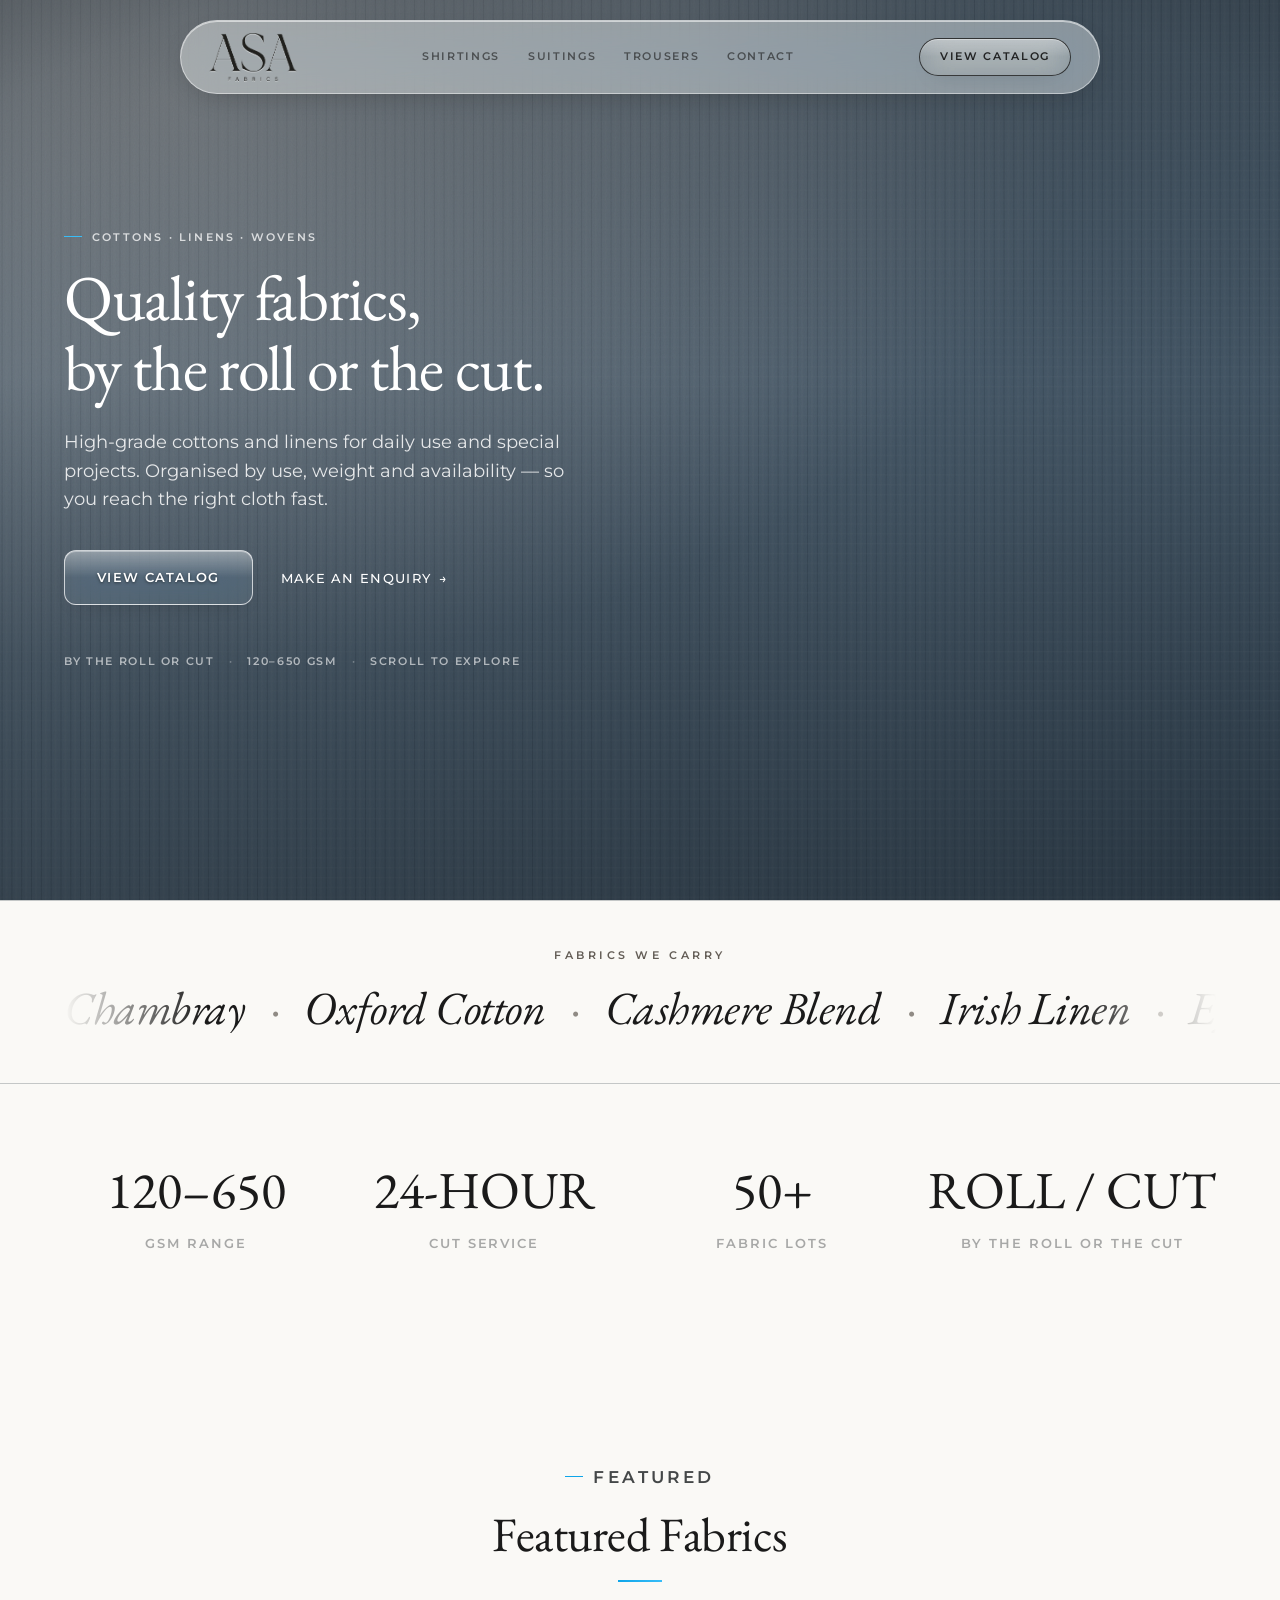
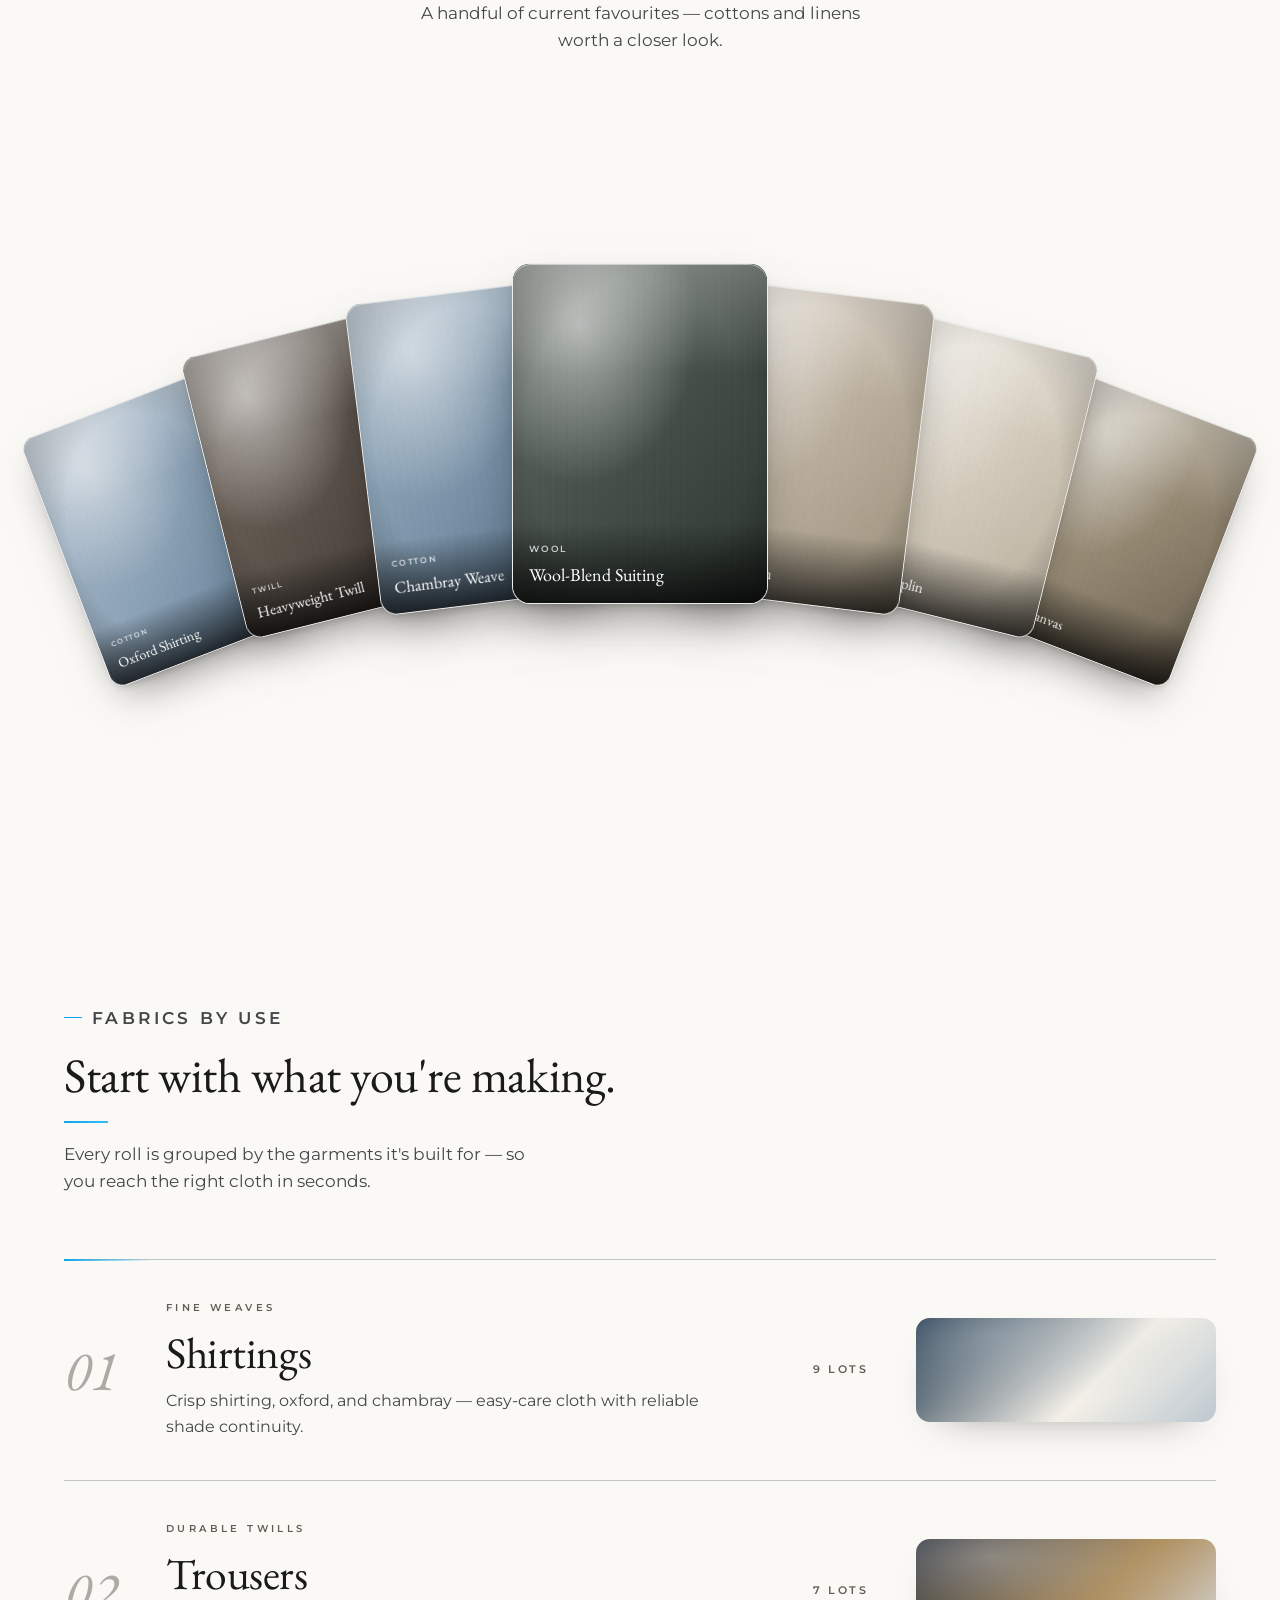
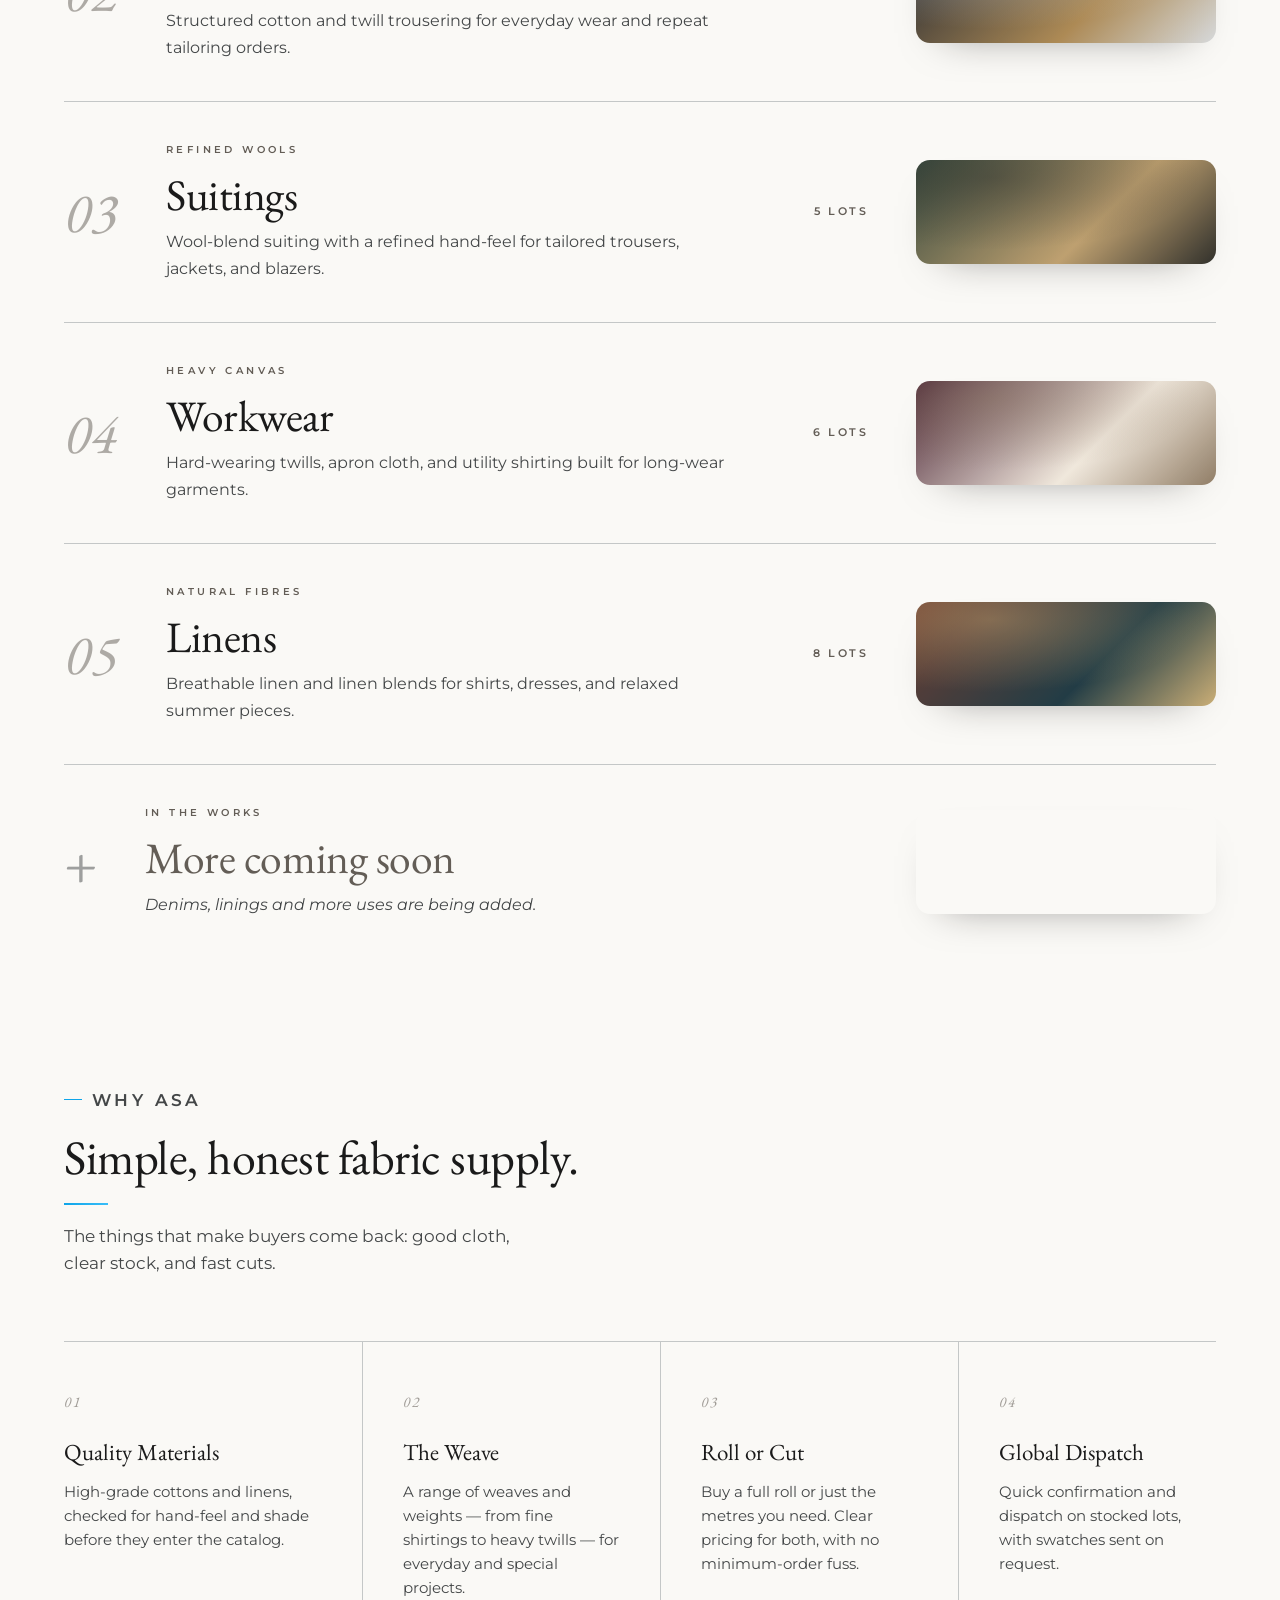
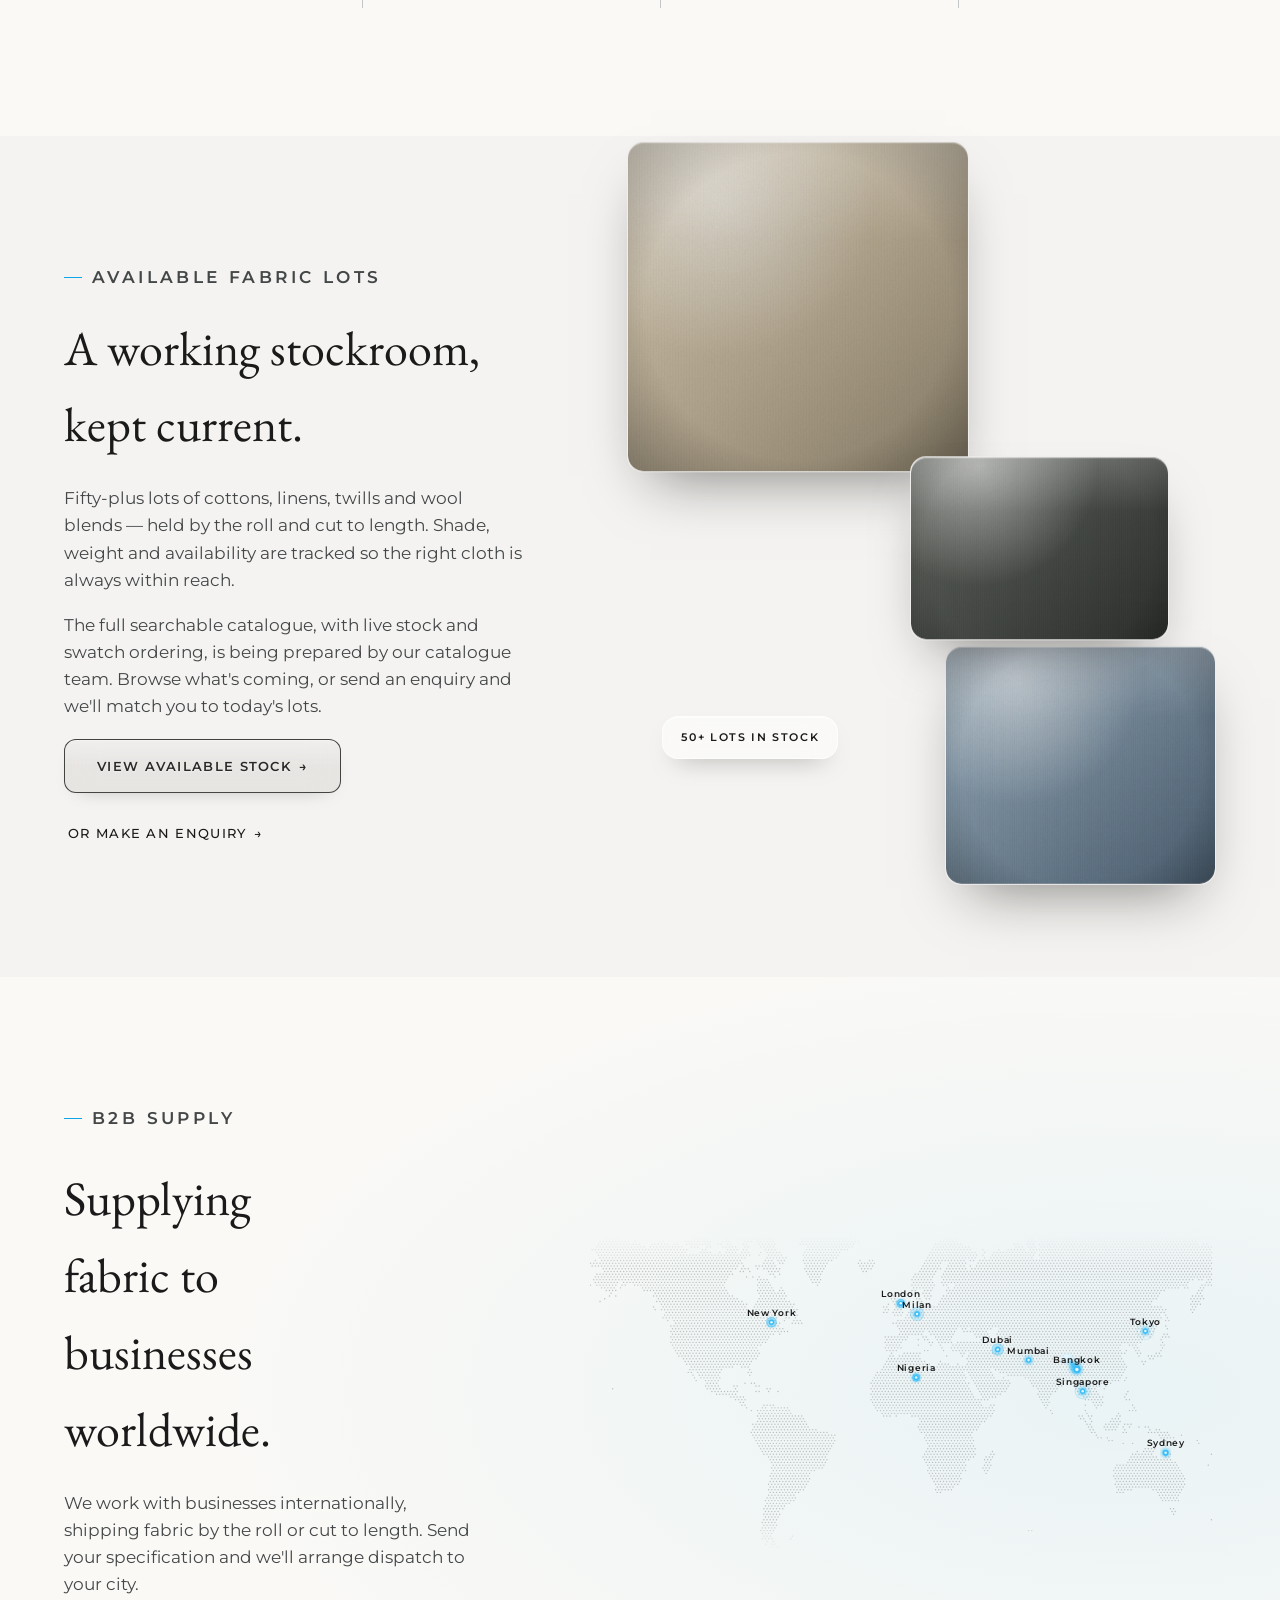
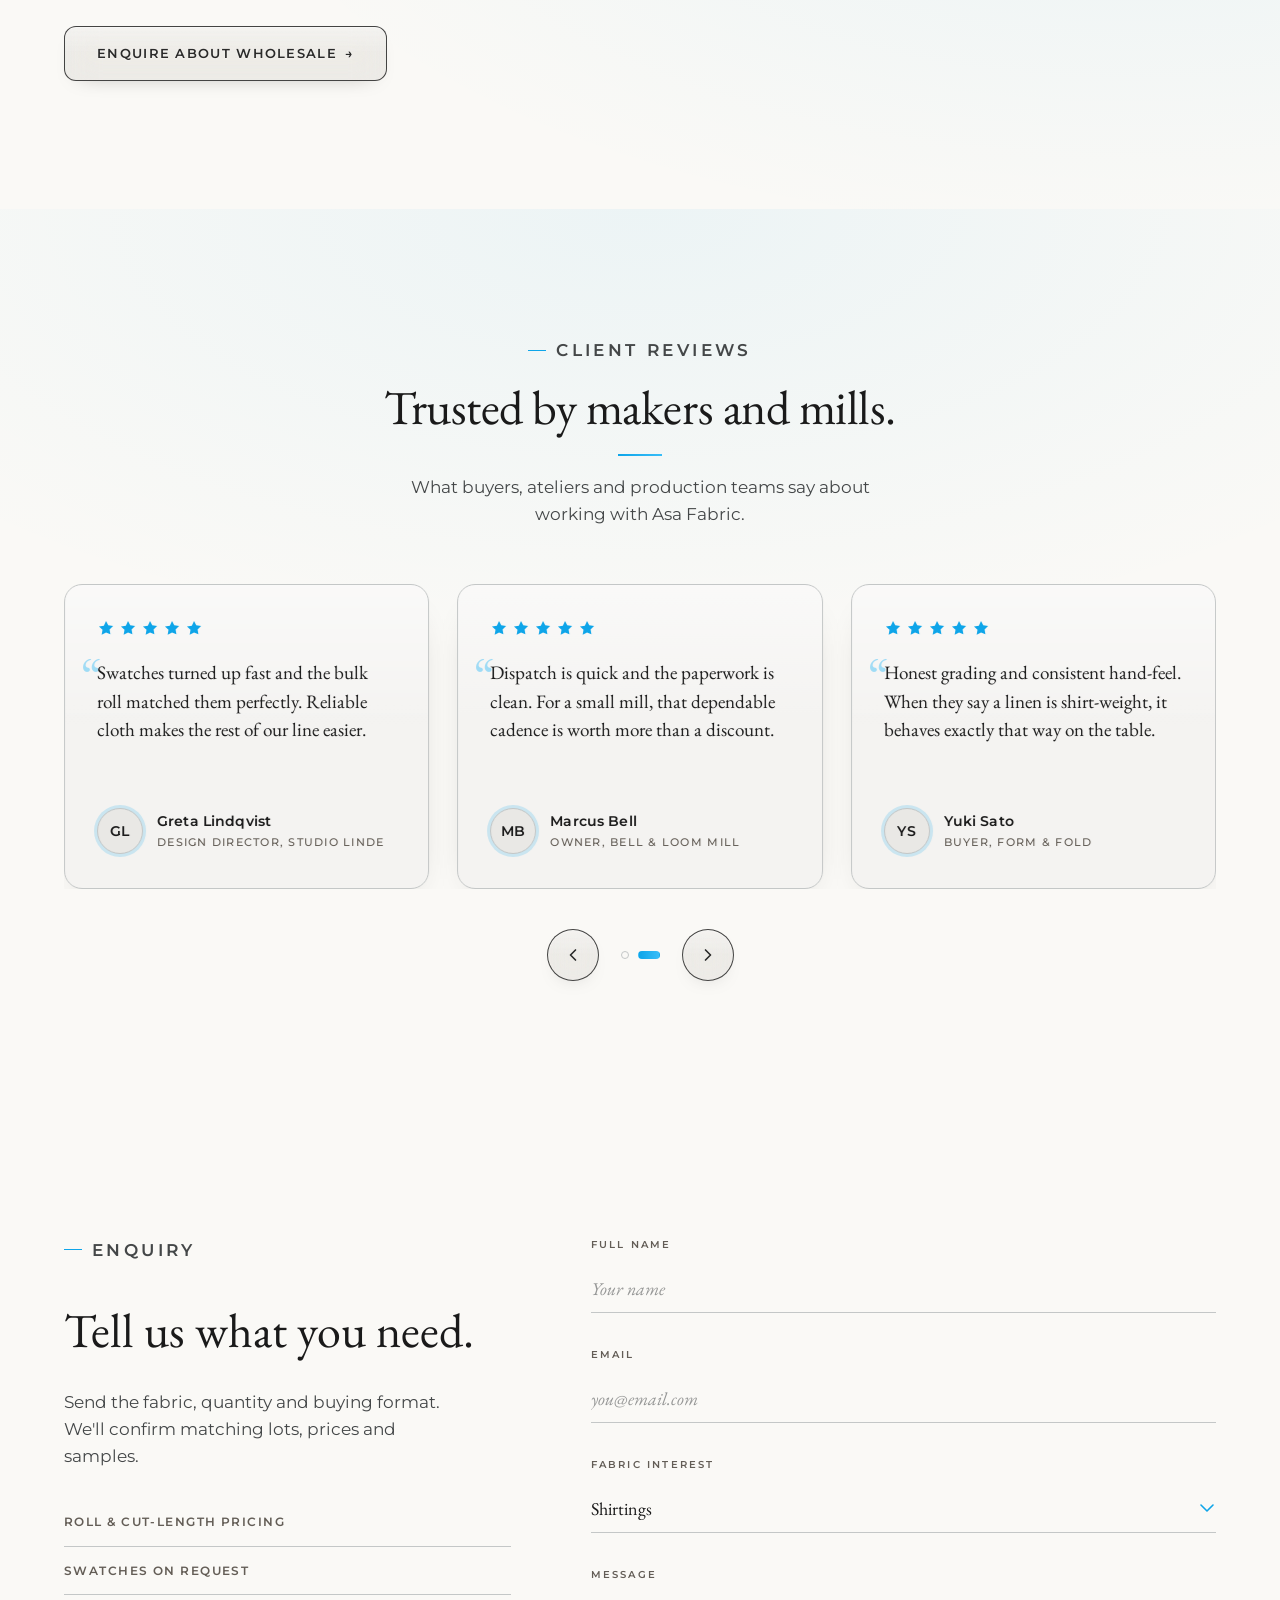
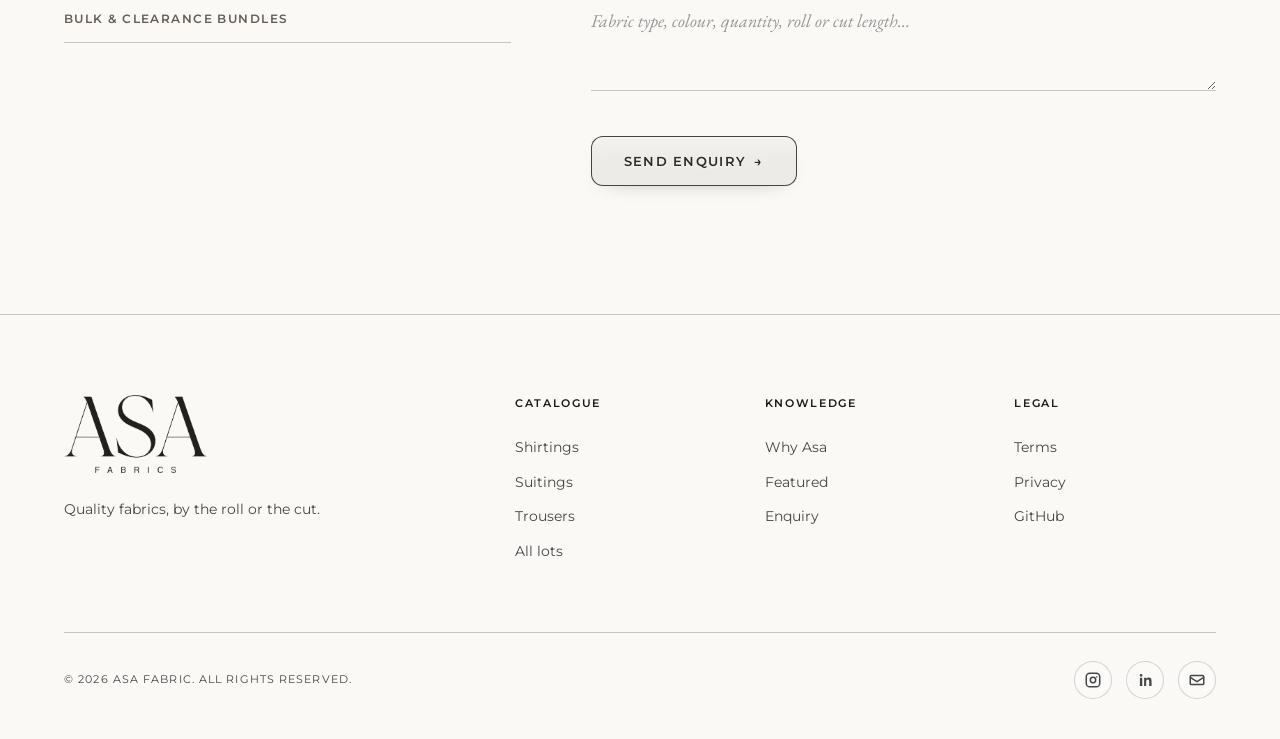
==== index.html @ 3888066d "Add buyer catalogue page (catalogue.html) A standalone, searchable fabric catalogue that reuses the " ====
<!DOCTYPE html>
<html lang="en">
<head>
  <meta charset="UTF-8">
  <meta name="viewport" content="width=device-width, initial-scale=1.0">
  <meta name="description" content="Asa Fabric — quality fabrics, by the roll or the cut. High-grade cottons and linens for daily use and special projects.">
  <meta name="theme-color" content="#FAF9F6">
  <title>Asa Fabric — Quality Fabrics, by the Roll or the Cut</title>

  <link rel="preconnect" href="https://fonts.googleapis.com">
  <link rel="preconnect" href="https://fonts.gstatic.com" crossorigin>
  <!-- EB Garamond (serif), Montserrat (sans), Material Symbols (icons) -->
  <link href="https://fonts.googleapis.com/css2?family=EB+Garamond:ital,wght@0,400;0,500;0,600;1,400;1,500&family=Montserrat:wght@400;500;600;700&family=Material+Symbols+Outlined:opsz,wght,FILL,GRAD@24,400,0,0&display=swap" rel="stylesheet">
  <link rel="stylesheet" href="styles.css?v=20260629-10">

  <!-- GSAP (self-hosted) for the Featured Fabrics fan-carousel; app.js feature-detects window.gsap -->
  <script src="assets/gsap.min.js?v=20260627-1"></script>
</head>
<body id="top">
  <!-- paper-grain overlay -->
  <div class="grain" aria-hidden="true"></div>

  <!-- scroll progress bar -->
  <div class="scroll-progress" id="scrollProgress" aria-hidden="true"></div>

  <!-- ============ Glass-pill nav ============ -->
  <header class="glass-nav" id="glassNav">
    <!-- ============================================================
         LOGO / WORDMARK — single swappable logo include.
         The client's real "ASA / FABRICS" serif wordmark, exported as two
         transparent variants from assets/logo-source.png:
             assets/logo-light.png  — near-white ink, for DARK backgrounds
             assets/logo-dark.png   — dark ink, for LIGHT backgrounds
         Both <img> are stacked; CSS swaps their opacity on .glass-nav.scrolled
         (transparent-over-hero => light; solid scrolled nav => dark).
         To replace the logo later, regenerate the two variants (see
         /tmp make_logo recipe / README) and keep these two <img> tags.
         ============================================================ -->
    <a class="brand" href="#top" aria-label="Asa Fabric — home">
      <span class="brand-logo" aria-hidden="true">
        <img class="brand-logo-img dark" src="assets/logo-dark.png" alt="">
      </span>
    </a>

    <nav class="nav-links" aria-label="Primary">
      <a href="#uses">Shirtings</a>
      <a href="#uses">Suitings</a>
      <a href="#uses">Trousers</a>
      <a href="#contact">Contact</a>
    </nav>

    <a class="nav-cta" href="catalogue.html">View Catalog</a>

    <button class="nav-toggle" id="navToggle" type="button" aria-label="Open menu" aria-expanded="false" aria-controls="mobileMenu">
      <span></span><span></span><span></span>
    </button>
  </header>

  <!-- mobile glass menu -->
  <div class="mobile-menu" id="mobileMenu" aria-hidden="true">
    <!-- mobile menu sits on a light glass panel -> dark-ink wordmark -->
    <a class="brand mobile-brand" href="#top" aria-label="Asa Fabric — home">
      <span class="brand-logo" aria-hidden="true">
        <img class="brand-logo-img" src="assets/logo-dark.png" alt="">
      </span>
    </a>
    <a href="#uses">Shirtings</a>
    <a href="#uses">Suitings</a>
    <a href="#uses">Trousers</a>
    <a href="#contact">Contact</a>
    <a class="mobile-cta" href="catalogue.html">View Catalog</a>
  </div>

  <main>
    <!-- ============ Hero slideshow ============ -->
    <section class="hero" aria-label="Asa Fabric">
      <div class="slideshow" id="slideshow" data-parallax="0.18" aria-hidden="true">
        <!-- IMAGE SET — hero. PRIMARY src is the original remote fabric photo (Google
             Stitch lh3 URL). If a remote image ever fails to load, the onerror handler
             silently swaps in the matching LOCAL fabric swatch under assets/fabrics/
             (hero-N.svg) so the slide is never blank/grey. Solid bg-color fallback also
             applied in CSS (.slide-img background). To use new photos later, swap the
             primary src (and, optionally, the local fallback file). -->
        <div class="slide is-active" data-slide="0"><img class="slide-img" alt="" loading="eager" src="https://lh3.googleusercontent.com/aida-public/[base64]" onerror="this.onerror=null;this.src='assets/fabrics/hero-1.svg'"></div>
        <div class="slide" data-slide="1"><img class="slide-img" alt="" loading="lazy" src="https://lh3.googleusercontent.com/aida-public/[base64]" onerror="this.onerror=null;this.src='assets/fabrics/hero-2.svg'"></div>
        <div class="slide" data-slide="2"><img class="slide-img" alt="" loading="lazy" src="https://lh3.googleusercontent.com/aida-public/[base64]" onerror="this.onerror=null;this.src='assets/fabrics/hero-3.svg'"></div>
        <div class="slide" data-slide="3"><img class="slide-img" alt="" loading="lazy" src="https://lh3.googleusercontent.com/aida-public/[base64]" onerror="this.onerror=null;this.src='assets/fabrics/hero-4.svg'"></div>
        <div class="slide-scrim"></div>
      </div>

      <div class="hero-inner">
        <p class="eyebrow light reveal">Cottons · Linens · Wovens</p>
        <h1 class="hero-title reveal">Quality fabrics,<br>by the roll or the cut.</h1>
        <p class="hero-lede reveal">High-grade cottons and linens for daily use and special projects. Organised by use, weight and availability — so you reach the right cloth fast.</p>
        <div class="hero-actions reveal">
          <a class="btn btn-solid-light" href="catalogue.html">View Catalog</a>
          <a class="btn-link light" href="#contact">Make an enquiry <span aria-hidden="true">→</span></a>
        </div>
        <div class="hero-meta reveal" aria-hidden="true">
          <span>By the roll or cut</span>
          <span class="sep">·</span>
          <span>120–650 GSM</span>
          <span class="sep">·</span>
          <span class="scroll-hint">Scroll to explore</span>
        </div>
      </div>
    </section>

    <!-- ============ Fabric-type continuous rolling marquee ============
         A continuous, seamlessly-looping horizontal auto-scroll marquee of
         fabric names (large EB Garamond), driven by a CSS @keyframes track
         that app.js builds (a duplicated track so there is no seam jump).
         Pauses on hover. Reduced-motion / no-JS renders a static line. -->
    <section class="fabric-rotator" aria-label="Fabric types we carry">
      <p class="fabric-rotator-overline">Fabrics we carry</p>
      <div class="fabric-rotator-stage" id="fabricRotator" aria-hidden="true"></div>
      <!-- static fallback for reduced motion / no-JS -->
      <noscript><p class="fabric-rotator-static">Chambray · Oxford Cotton · Cashmere Blend · Irish Linen · Egyptian Giza Cotton · Heavyweight Twill · Raw Silk · Cotton Poplin</p></noscript>
    </section>

    <!-- ============ Stats strip ============ -->
    <!-- NOTE: placeholder stats — easily editable, no heritage claims. -->
    <section class="stats-strip" aria-label="At a glance">
      <div class="stat reveal"><strong>120–650</strong><span>GSM range</span></div>
      <div class="stat reveal"><strong>24-hour</strong><span>cut service</span></div>
      <div class="stat reveal"><strong>50+</strong><span>fabric lots</span></div>
      <div class="stat reveal"><strong>Roll / Cut</strong><span>by the roll or the cut</span></div>
    </section>

    <!-- ============ Featured Fabrics (GSAP fan-carousel) ============ -->
    <section class="featured" id="featured" aria-label="Featured fabrics">
      <div class="section-heading center reveal">
        <p class="eyebrow">Featured</p>
        <h2>Featured Fabrics</h2>
        <p>A handful of current favourites — cottons and linens worth a closer look.</p>
      </div>
      <!-- Fan layout is populated by app.js. Falls back to a static row if GSAP is unavailable. -->
      <div class="fan" id="fanCarousel">
        <div class="fan-layout" id="fanLayout"></div>
      </div>
    </section>

    <!-- ============ Fabrics by use ============
         Editorial Index layout (the chosen, permanent design): full-width
         stacked rows rendered from the `useCases` data in app.js into #useGrid.
         Large serif use-names, tracked overlines, hairline dividers, and an
         image that reveals/zooms on hover with a light-blue accent on the
         numeral + arrow. Reduced-motion safe (no motion required to read it). -->
    <section class="uses-section" id="uses">
      <div class="uses-head">
        <div class="section-heading reveal">
          <p class="eyebrow">Fabrics by use</p>
          <h2>Start with what you're making.</h2>
          <p>Every roll is grouped by the garments it's built for — so you reach the right cloth in seconds.</p>
        </div>
      </div>
      <div class="use-grid" id="useGrid"></div>
    </section>

    <!-- ============ Why Asa ============ -->
    <section class="why-section" id="why">
      <div class="section-heading reveal">
        <p class="eyebrow">Why Asa</p>
        <h2>Simple, honest fabric supply.</h2>
        <p>The things that make buyers come back: good cloth, clear stock, and fast cuts.</p>
      </div>
      <div class="why-grid">
        <article class="why-card reveal">
          <span class="why-num">01</span>
          <h3>Quality Materials</h3>
          <p>High-grade cottons and linens, checked for hand-feel and shade before they enter the catalog.</p>
        </article>
        <article class="why-card reveal">
          <span class="why-num">02</span>
          <h3>The Weave</h3>
          <p>A range of weaves and weights — from fine shirtings to heavy twills — for everyday and special projects.</p>
        </article>
        <article class="why-card reveal">
          <span class="why-num">03</span>
          <h3>Roll or Cut</h3>
          <p>Buy a full roll or just the metres you need. Clear pricing for both, with no minimum-order fuss.</p>
        </article>
        <article class="why-card reveal">
          <span class="why-num">04</span>
          <h3>Global Dispatch</h3>
          <p>Quick confirmation and dispatch on stocked lots, with swatches sent on request.</p>
        </article>
      </div>
    </section>

    <!-- ============ Available Fabric Lots — teaser (no selling on landing) ============ -->
    <!-- Teaser only: no price grid / search on the landing page. The full searchable,
         filterable catalogue with live stock is built separately by the catalogue team
         inside the clean <section id="catalog"> slot below. The `useCases` data array
         in app.js still drives the Fabrics-by-Use grid; catalogue product data is owned
         by the catalogue team. -->
    <section class="stock-teaser" id="stock-teaser">
      <div class="stock-inner">
        <div class="stock-copy reveal">
          <p class="eyebrow">Available Fabric Lots</p>
          <h2>A working stockroom, kept current.</h2>
          <p>Fifty-plus lots of cottons, linens, twills and wool blends — held by the roll and cut to length. Shade, weight and availability are tracked so the right cloth is always within reach.</p>
          <p>The full searchable catalogue, with live stock and swatch ordering, is being prepared by our catalogue team. Browse what's coming, or send an enquiry and we'll match you to today's lots.</p>
          <div class="stock-actions">
            <a class="btn btn-solid" href="catalogue.html">View Available Stock <span aria-hidden="true">→</span></a>
            <a class="btn-link" href="#contact">Or make an enquiry <span aria-hidden="true">→</span></a>
          </div>
        </div>

        <!-- representative preview collage (decorative; swap src URLs for client photos later) -->
        <div class="stock-collage reveal" aria-hidden="true">
          <span class="collage-img collage-a" data-parallax="0.04"></span>
          <span class="collage-img collage-b" data-parallax="-0.05"></span>
          <span class="collage-img collage-c" data-parallax="0.03"></span>
          <span class="collage-badge">50+ lots in stock</span>
        </div>
      </div>
    </section>

    <!-- CATALOGUE SECTION — intentionally left empty. To be implemented by the catalogue
         team (Shaan). Build the catalogue UI inside this <section id="catalog"> — the
         "View Available Stock" teaser button and the nav "Catalog" links resolve to this
         anchor. Catalogue product data lives with the catalogue team (was the `fabrics`
         array in app.js). Styled to near-zero height so the live page shows no empty band. -->
    <section class="catalog-slot" id="catalog" aria-hidden="true"></section>

    <!-- ============================================================
         B2B GLOBAL SUPPLY — animated dotted world map
         Ported from a framer-motion + dotted-map "WorldMap" React
         component to vanilla SVG. The dotted background lives in
         assets/world-dots.svg (generated build-time with the
         `dotted-map` npm package — see app.js header for regen notes).
         The routes / travelling dots / pulses / labels are drawn by
         buildWorldMap() in app.js as plain SVG, in light blue (#0ea5e9 /
         #38bdf8) per the accent system. The draw-on is JS-driven (rAF
         stroke-dashoffset) and (re)plays each time the section scrolls in.
         Reduced-motion renders everything statically (no loop / dot / pulse).
         ============================================================ -->
    <section class="world-map" id="reach" aria-label="Global fabric supply">
      <div class="world-inner">
        <div class="world-copy reveal">
          <p class="eyebrow">B2B Supply</p>
          <h2>Supplying fabric to businesses worldwide.</h2>
          <p>We work with businesses internationally, shipping fabric by the roll or cut to length. Send your specification and we'll arrange dispatch to your city.</p>
          <a class="btn btn-solid" href="#contact">Enquire about wholesale <span aria-hidden="true">→</span></a>
        </div>

        <!-- Map figure. The SVG markup (dotted background + routes) is
             injected by app.js into #worldMapStage. A static fallback
             dot-pattern map renders if the generated SVG is missing. -->
        <figure class="world-figure reveal" aria-hidden="true">
          <div class="world-map-stage" id="worldMapStage"></div>
        </figure>
      </div>
    </section>

    <!-- ============================================================
         CLIENT REVIEWS / TESTIMONIALS — auto-advancing carousel
         A 21st.dev-style testimonial row re-created in vanilla JS (no
         React / motion / npm). Cards (quote + initials avatar + stars +
         name + role) are rendered by initTestimonials() in app.js from the
         TESTIMONIALS placeholder array there. The track auto-advances
         (~5s/step, pauses on hover + hidden tab) and has real <button>
         left/right arrows + position dots for manual nav. Motion gating
         mirrors the site (promptMotionEnabled forces auto-advance). The
         markup below is a static, content-present fallback for no-JS /
         reduced-motion so the reviews are always readable.
         Placed AFTER the world map (#reach) and BEFORE the enquiry
         (#contact) as a social-proof lead-in to the enquiry.
         ============================================================ -->
    <section class="testimonials" id="reviews" aria-label="Client reviews">
      <div class="section-heading center reveal">
        <p class="eyebrow">Client Reviews</p>
        <h2>Trusted by makers and mills.</h2>
        <p>What buyers, ateliers and production teams say about working with Asa Fabric.</p>
      </div>

      <!-- Carousel. app.js injects the cards + arrows + dots into #testimonialsTrack
           and its sibling controls. The static cards below are the no-JS fallback. -->
      <div class="testimonials-carousel" id="testimonialsCarousel">
        <div class="testimonials-viewport" id="testimonialsViewport">
          <div class="testimonials-track" id="testimonialsTrack">
            <!-- Static fallback row (no-JS / reduced-motion). Replaced by app.js. -->
            <noscript>
              <article class="testimonial-card">
                <p class="testimonial-quote">The cottons arrive exactly to shade and weight, every order. Roll-to-cut accuracy we can plan a season around.</p>
                <div class="testimonial-person">
                  <span class="testimonial-avatar" aria-hidden="true">HM</span>
                  <span class="testimonial-meta"><span class="testimonial-name">Hana Mori</span><span class="testimonial-role">Head of Production, Atelier Mori</span></span>
                </div>
              </article>
            </noscript>
          </div>
        </div>
      </div>
    </section>

    <!-- ============ Enquiry ============ -->
    <section class="contact-section" id="contact">
      <div class="contact-copy reveal">
        <p class="eyebrow">Enquiry</p>
        <h2>Tell us what you need.</h2>
        <p>Send the fabric, quantity and buying format. We'll confirm matching lots, prices and samples.</p>
        <ul class="contact-points">
          <li>Roll &amp; cut-length pricing</li>
          <li>Swatches on request</li>
          <li>Bulk &amp; clearance bundles</li>
        </ul>
      </div>
      <form class="lead-form reveal" id="leadForm" novalidate>
        <label>
          Full Name
          <span class="field"><input type="text" name="name" placeholder="Your name" required></span>
        </label>
        <label>
          Email
          <span class="field"><input type="email" name="email" placeholder="you@email.com" required></span>
        </label>
        <label>
          Fabric Interest
          <span class="field"><select name="interest">
            <option>Shirtings</option>
            <option>Suitings</option>
            <option>Trousers</option>
            <option>Linens</option>
            <option>Cottons</option>
            <option>Bulk / clearance</option>
            <option>Other</option>
          </select></span>
        </label>
        <label>
          Message
          <span class="field"><textarea name="message" placeholder="Fabric type, colour, quantity, roll or cut length…"></textarea></span>
        </label>
        <button class="btn btn-solid" type="submit">Send Enquiry <span aria-hidden="true">→</span></button>
        <p class="form-note" id="formNote" hidden>Thanks — your enquiry is noted. The team will follow up shortly.</p>
      </form>
    </section>
  </main>

  <!-- ============ Footer ============ -->
  <footer class="site-footer">
    <div class="footer-grid">
      <div class="footer-brand-col">
        <a class="brand footer-brand" href="#top" aria-label="Asa Fabric — home">
          <!-- Footer sits on a light canvas band, so use the dark-ink wordmark. -->
          <span class="brand-logo" aria-hidden="true">
            <img class="brand-logo-img" src="assets/logo-dark.png" alt="">
          </span>
        </a>
        <p class="footer-tagline">Quality fabrics, by the roll or the cut.</p>
      </div>

      <nav class="footer-col" aria-label="Catalogue">
        <h4>Catalogue</h4>
        <a href="#uses">Shirtings</a>
        <a href="#uses">Suitings</a>
        <a href="#uses">Trousers</a>
        <a href="catalogue.html">All lots</a>
      </nav>

      <nav class="footer-col" aria-label="Knowledge">
        <h4>Knowledge</h4>
        <a href="#why">Why Asa</a>
        <a href="#featured">Featured</a>
        <a href="#contact">Enquiry</a>
      </nav>

      <nav class="footer-col" aria-label="Legal">
        <h4>Legal</h4>
        <a href="#top">Terms</a>
        <a href="#top">Privacy</a>
        <a href="https://github.com/veersethisteam2214-sys/AsaFabric" target="_blank" rel="noreferrer">GitHub</a>
      </nav>
    </div>

    <div class="footer-bottom">
      <small class="footer-legal">© <span id="year"></span> Asa Fabric. All rights reserved.</small>
      <div class="footer-social" aria-label="Social">
        <a href="#top" aria-label="Instagram">
          <svg aria-hidden="true" viewBox="0 0 24 24">
            <path d="M7.8 2h8.4A5.8 5.8 0 0 1 22 7.8v8.4a5.8 5.8 0 0 1-5.8 5.8H7.8A5.8 5.8 0 0 1 2 16.2V7.8A5.8 5.8 0 0 1 7.8 2Zm0 2A3.8 3.8 0 0 0 4 7.8v8.4A3.8 3.8 0 0 0 7.8 20h8.4a3.8 3.8 0 0 0 3.8-3.8V7.8A3.8 3.8 0 0 0 16.2 4H7.8Zm4.2 3.4a4.6 4.6 0 1 1 0 9.2 4.6 4.6 0 0 1 0-9.2Zm0 2a2.6 2.6 0 1 0 0 5.2 2.6 2.6 0 0 0 0-5.2Zm5.1-2.55a1.05 1.05 0 1 1 0 2.1 1.05 1.05 0 0 1 0-2.1Z"/>
          </svg>
        </a>
        <a href="#top" aria-label="LinkedIn">
          <svg aria-hidden="true" viewBox="0 0 24 24">
            <path d="M5.2 8.9h3.15V20H5.2V8.9ZM6.78 4a1.83 1.83 0 1 1 0 3.66 1.83 1.83 0 0 1 0-3.66Zm4.02 4.9h3.02v1.52h.04c.42-.8 1.45-1.72 3.04-1.72 3.25 0 3.85 2.14 3.85 4.92V20H17.6v-5.65c0-1.35-.03-3.08-1.88-3.08-1.88 0-2.17 1.47-2.17 2.98V20H10.8V8.9Z"/>
          </svg>
        </a>
        <a href="#contact" aria-label="Email">
          <svg aria-hidden="true" viewBox="0 0 24 24">
            <path d="M4.5 5h15A2.5 2.5 0 0 1 22 7.5v9A2.5 2.5 0 0 1 19.5 19h-15A2.5 2.5 0 0 1 2 16.5v-9A2.5 2.5 0 0 1 4.5 5Zm0 2a.5.5 0 0 0-.5.5v.36l8 5.14 8-5.14V7.5a.5.5 0 0 0-.5-.5h-15ZM20 10.24l-7.46 4.8a1 1 0 0 1-1.08 0L4 10.24v6.26a.5.5 0 0 0 .5.5h15a.5.5 0 0 0 .5-.5v-6.26Z"/>
          </svg>
        </a>
      </div>
    </div>
  </footer>

  <script src="app.js?v=20260629-10"></script>
</body>
</html>
---- styles.css ----
/* ============================================================
   Asa Fabric — Heritage Weaver / Quiet Luxury
   Vanilla CSS design system (no Tailwind, no build).
   ============================================================ */

:root {
  /* Colors */
  --canvas: #FAF9F6;
  --ink: #1A1A1A;
  --muted: #444748;
  --muted-2: #635d56;
  --hairline: #c4c7c7;
  --tonal: #f4f3f1;
  --tonal-2: #e9e8e5;
  --img-fallback: #e3e2e0;
  --accent: #6F4E37;
  /* TASK 9: light-blue accent — defined ONCE here, referenced everywhere.
     Used as restrained touches (overlines, heading underlines, link/card hover,
     map routes, faint section washes, glass-button tint) — never as a solid
     section background fill. Tweak these two values to retune the whole site. */
  --accent-blue: #0ea5e9;
  --accent-blue-soft: #38bdf8;
  --btn-bg: #000000;
  --btn-fg: #ffffff;

  /* Type */
  --serif: "EB Garamond", Georgia, serif;
  --sans: "Montserrat", system-ui, -apple-system, sans-serif;

  /* Layout */
  --unit: 8px;
  --gutter: 24px;
  --margin: 64px;
  --section-gap: 128px;
  --container: 1440px;
}

/* ---------- Reset ---------- */
*, *::before, *::after { box-sizing: border-box; }
html { scroll-behavior: smooth; -webkit-text-size-adjust: 100%; }
body {
  margin: 0;
  background: var(--canvas);
  color: var(--ink);
  font-family: var(--sans);
  font-size: 16px;
  line-height: 1.6;
  -webkit-font-smoothing: antialiased;
  text-rendering: optimizeLegibility;
  overflow-x: hidden;
}
img { max-width: 100%; display: block; }
a { color: inherit; text-decoration: none; }
button { font-family: inherit; cursor: pointer; }
h1, h2, h3, h4 { font-family: var(--serif); font-weight: 400; margin: 0; }

.material-symbols-outlined {
  font-family: "Material Symbols Outlined";
  font-weight: normal; font-style: normal;
  line-height: 1; letter-spacing: normal;
  text-transform: none; white-space: nowrap; word-wrap: normal;
  direction: ltr; -webkit-font-feature-settings: "liga"; font-feature-settings: "liga";
}

/* ---------- Paper grain overlay ---------- */
.grain {
  position: fixed; inset: 0; z-index: 1; pointer-events: none;
  opacity: 0.035; mix-blend-mode: multiply;
  background-image: url("data:image/svg+xml,%3Csvg xmlns='http://www.w3.org/2000/svg' width='160' height='160'%3E%3Cfilter id='n'%3E%3CfeTurbulence type='fractalNoise' baseFrequency='0.9' numOctaves='2' stitchTiles='stitch'/%3E%3C/filter%3E%3Crect width='100%25' height='100%25' filter='url(%23n)'/%3E%3C/svg%3E");
}

/* ---------- Scroll progress ---------- */
.scroll-progress {
  position: fixed; top: 0; left: 0; height: 2px; width: 0;
  background: var(--ink); z-index: 100; transition: width 0.1s linear;
}

/* ---------- Type utilities ---------- */
.eyebrow {
  font-family: var(--sans); font-size: 11px; font-weight: 600;
  letter-spacing: 0.2em; text-transform: uppercase; color: var(--muted-2);
  margin: 0 0 16px;
}
.eyebrow.light { color: rgba(255,255,255,0.75); }
/* TASK 9: a short light-blue accent tick before each overline (quiet luxury) */
.eyebrow::before {
  content: ""; display: inline-block; width: 18px; height: 1px;
  margin: 0 10px 3px 0; vertical-align: middle;
  background: var(--accent-blue);
}
.eyebrow.light::before { background: var(--accent-blue-soft); }

/* ---------- Buttons — Apple-style "liquid glass" OUTLINE system ----------
   Per client feedback ("make it see through fully, just black outlines maybe,
   still liquid glass look, Apple style") buttons are now NEARLY FULLY
   TRANSPARENT: a very faint tint only (rgba ~0.06–0.10), a real
   backdrop-filter blur so they still read as liquid glass, and a clean thin
   OUTLINE that does the defining work.
     • LIGHT sections  → dark/black outline + dark text (.btn-solid, .btn-ghost).
     • DARK hero photo → white/light outline + light text (.btn-solid-light,
       .btn-link.light) — a black outline would vanish on the photo.
   Hover adds a subtle fill lift/tint + gentle scale; active presses in. The
   @supports-not(backdrop-filter) fallback uses slightly more opaque fills.
   Variables below tune the whole system in one place. */
:root {
  --btn-ease: cubic-bezier(.2,.8,.2,1);
  --glass-ease: cubic-bezier(.22,.61,.36,1);
  --glass-blur: blur(16px) saturate(160%);
  --btn-radius: 12px;
  /* dark-outline glass (on LIGHT/cream sections) — near-transparent fill */
  --glass-dark-bg: rgba(20,20,20,0.06);
  --glass-dark-bg-hover: rgba(20,20,20,0.12);
  --glass-dark-border: rgba(20,20,20,0.78);
  --glass-dark-border-hover: rgba(20,20,20,0.92);
  --glass-dark-fg: rgba(20,20,20,0.9);
  /* light-outline glass (on the DARK hero photo) — near-transparent fill */
  --glass-light-bg: rgba(255,255,255,0.08);
  --glass-light-bg-hover: rgba(255,255,255,0.16);
  --glass-light-border: rgba(255,255,255,0.7);
  --glass-light-border-hover: rgba(255,255,255,0.92);
  /* shared highlight + shadow (kept very soft for the glass feel) */
  --glass-highlight: rgba(255,255,255,0.35);
  --glass-shadow: 0 8px 22px -16px rgba(20,18,15,0.4);
  --glass-shadow-hover: 0 14px 30px -18px rgba(20,18,15,0.5);
  /* faint text-shadows keep labels crisp on a see-through fill */
  --glass-text-shadow-dark: 0 1px 2px rgba(255,255,255,0.5);
  --glass-text-shadow-light: 0 1px 3px rgba(0,0,0,0.5);
}
.btn {
  position: relative; overflow: hidden; isolation: isolate;
  display: inline-flex; align-items: center; gap: 8px;
  font-family: var(--sans); font-size: 13px; font-weight: 600;
  letter-spacing: 0.1em; text-transform: uppercase;
  padding: 16px 32px; border: 1.5px solid var(--glass-dark-border); border-radius: var(--btn-radius);
  /* faint top highlight baked into the fill */
  background-image: linear-gradient(180deg, var(--glass-highlight) 0%, rgba(255,255,255,0) 50%);
  -webkit-backdrop-filter: var(--glass-blur);
  backdrop-filter: var(--glass-blur);
  box-shadow: var(--glass-shadow), inset 0 1px 0 var(--glass-highlight);
  transition: transform 0.2s var(--glass-ease), letter-spacing 0.2s var(--glass-ease),
              color 0.2s var(--glass-ease), border-color 0.2s var(--glass-ease),
              background-color 0.2s var(--glass-ease), box-shadow 0.2s var(--glass-ease);
}
/* sheen sweep layer — a soft highlight that wipes across on hover */
.btn::before {
  content: ""; position: absolute; inset: 0; z-index: -1; pointer-events: none;
  background: linear-gradient(115deg, transparent 0%, rgba(255,255,255,0.22) 50%, transparent 100%);
  transform: translateX(-120%);
  transition: transform 0.5s var(--glass-ease);
}
.btn > * { position: relative; z-index: 1; }
.btn span { transition: transform 0.2s var(--glass-ease); }
.btn:hover { transform: translateY(-2px) scale(1.02); box-shadow: var(--glass-shadow-hover), inset 0 1px 0 var(--glass-highlight); }
.btn:hover::before { transform: translateX(120%); }
.btn:active { transform: translateY(0) scale(0.99); box-shadow: var(--glass-shadow), inset 0 2px 6px rgba(20,18,15,0.18); }
.btn:hover span { transform: translateX(3px); }

/* solid (on LIGHT sections) — PRIMARY: near-transparent glass, BLACK outline +
   dark text. The page reads clean through the fill; the outline defines it. */
.btn-solid {
  background-color: var(--glass-dark-bg); color: var(--glass-dark-fg);
  border-color: var(--glass-dark-border); text-shadow: var(--glass-text-shadow-dark);
}
.btn-solid:hover { background-color: var(--glass-dark-bg-hover); border-color: var(--glass-dark-border-hover); color: var(--ink); }

/* ghost — same dark-outline glass treatment on cream */
.btn-ghost {
  background-color: var(--glass-dark-bg); color: var(--glass-dark-fg);
  border-color: var(--glass-dark-border); text-shadow: var(--glass-text-shadow-dark);
}
.btn-ghost:hover { background-color: var(--glass-dark-bg-hover); border-color: var(--glass-dark-border-hover); color: var(--ink); }

/* light (on the DARK hero photo) — PRIMARY over photo: near-transparent glass,
   WHITE outline + light text so it never vanishes on the photo. */
.btn-solid-light {
  background-color: var(--glass-light-bg); color: #fff;
  border-color: var(--glass-light-border); text-shadow: var(--glass-text-shadow-light);
}
.btn-solid-light:hover { background-color: var(--glass-light-bg-hover); border-color: var(--glass-light-border-hover); }

.btn-link {
  position: relative; isolation: isolate;
  display: inline-flex; align-items: center; gap: 8px;
  font-family: var(--sans); font-size: 13px; font-weight: 500;
  letter-spacing: 0.1em; text-transform: uppercase;
  border-bottom: 1px solid transparent; padding: 6px 4px; padding-bottom: 4px;
  border-radius: 8px;
  transition: transform 0.2s var(--glass-ease), letter-spacing 0.2s var(--glass-ease),
              color 0.2s var(--glass-ease), border-color 0.2s var(--glass-ease),
              background-color 0.2s var(--glass-ease), box-shadow 0.2s var(--glass-ease);
}
.btn-link span { transition: transform 0.2s var(--glass-ease); }
/* SECONDARY: stays light/underline-style, but shares the glass feel + motion.
   On hover a faint glass panel appears behind it for consistency. */
.btn-link:hover {
  /* TASK 9: secondary links underline in light blue on hover */
  letter-spacing: 0.12em; border-bottom-color: var(--accent-blue);
  transform: translateY(-2px) scale(1.02);
  background-color: rgba(14,165,233,0.06);
  -webkit-backdrop-filter: var(--glass-blur); backdrop-filter: var(--glass-blur);
  box-shadow: inset 0 1px 0 var(--glass-highlight);
}
.btn-link:active { transform: translateY(0) scale(0.99); }
.btn-link:hover span { transform: translateX(4px); }
.btn-link.light { color: #fff; }
/* light secondary over the dark hero photo — tint stays dark-ish for legibility */
.btn-link.light:hover { background-color: rgba(255,255,255,0.14); }

/* @supports fallback — where backdrop-filter is unsupported, keep the
   outline-led Apple look but use a SLIGHTLY MORE OPAQUE tint so the label
   stays legible without the blur (still see-through, never an opaque slab). */
@supports not ((backdrop-filter: blur(1px)) or (-webkit-backdrop-filter: blur(1px))) {
  .btn-solid, .btn-ghost { background-color: rgba(20,20,20,0.10); text-shadow: none; }
  .btn-solid:hover, .btn-ghost:hover { background-color: rgba(20,20,20,0.16); }
  .btn-solid-light { background-color: rgba(255,255,255,0.16); text-shadow: 0 1px 3px rgba(0,0,0,0.6); }
  .btn-solid-light:hover { background-color: rgba(255,255,255,0.24); }
  .btn-link:hover { background-color: rgba(14,165,233,0.12); }
  .btn-link.light:hover { background-color: rgba(255,255,255,0.22); }
  .nav-cta { background-color: rgba(20,20,20,0.10); }
  .nav-cta:hover { background-color: rgba(20,20,20,0.16); }
}

/* ---------- Soft rounding override ----------
   Per client, soften the IMAGE / CARD / CAROUSEL elements (~12–20px) for a
   glassier, more premium feel. Buttons now carry their own ~12px radius
   (see the liquid-glass system above); inputs stay sharp. */
.fan-card,
.stock-collage,
.collage-img,
.stock-collage .collage-badge { border-radius: 16px; }

/* ---------- Glass-pill nav (see-through premium glass) ---------- */
.glass-nav {
  position: fixed; top: 20px; left: 50%; transform: translateX(-50%);
  z-index: 60; display: flex; align-items: center; justify-content: space-between;
  gap: 40px; width: min(calc(100% - 32px), 920px);
  padding: 12px 28px; border-radius: 9999px;
  /* genuinely translucent over the hero */
  background: rgba(250,249,246,0.42);
  -webkit-backdrop-filter: blur(18px) saturate(180%);
  backdrop-filter: blur(18px) saturate(180%);
  border: 1px solid rgba(255,255,255,0.45);
  box-shadow: 0 10px 30px -16px rgba(20,18,15,0.35),
              inset 0 1px 0 rgba(255,255,255,0.55);
  transition: padding 0.5s ease, background 0.4s ease, top 0.4s ease,
              width 0.4s ease, box-shadow 0.4s ease, border-color 0.4s ease;
}
.glass-nav.scrolled {
  top: 12px; padding: 9px 24px;
  /* solidify a touch on scroll for legibility */
  background: rgba(250,249,246,0.72);
  border-color: rgba(255,255,255,0.5);
  box-shadow: 0 12px 34px -18px rgba(20,18,15,0.45),
              inset 0 1px 0 rgba(255,255,255,0.6);
}
/* Solid fallback where backdrop-filter is unsupported */
@supports not ((-webkit-backdrop-filter: blur(1px)) or (backdrop-filter: blur(1px))) {
  .glass-nav { background: rgba(250,249,246,0.95); border-color: var(--hairline); }
  .glass-nav.scrolled { background: rgba(250,249,246,0.98); }
}
.brand { display: inline-flex; align-items: center; gap: 12px; color: var(--ink); }
/* ---------- Logo wordmark (swappable image variants) ----------
   Two stacked <img> in the nav (light over hero, dark when scrolled);
   single <img> in footer / mobile menu. Rendered large (~48px nav, ~78px
   footer) so the full "ASA / FABRICS" wordmark — including the lower
   "FABRICS" line — is clearly legible. Source PNGs are 817×445 and trimmed
   tight to the wordmark, so scaling down stays crisp. Aspect ratio preserved
   (width:auto). The light variant sits over the busy hero photo, so it gets a
   soft drop-shadow for contrast / legibility. */
.brand-logo { position: relative; display: inline-flex; align-items: center; height: 48px; }
.brand-logo-img {
  display: block; height: 48px; width: auto; user-select: none;
  image-rendering: -webkit-optimize-contrast;
}
/* nav: stack the two variants and cross-fade on .scrolled */
.glass-nav .brand-logo { width: auto; }
.glass-nav .brand-logo-img { transition: opacity 0.4s ease; }
/* Light wordmark over the hero photo — soft dark halo so thin serif strokes
   (esp. the lower "FABRICS" line) stay readable on any frame of the slideshow. */
.glass-nav .brand-logo-img.light {
  filter: drop-shadow(0 1px 1px rgba(0,0,0,0.75))
          drop-shadow(0 0 3px rgba(0,0,0,0.6))
          drop-shadow(0 0 8px rgba(0,0,0,0.4));
}
.glass-nav.scrolled .brand-logo-img.light { filter: none; }
.glass-nav .brand-logo-img.dark { position: absolute; top: 0; left: 0; opacity: 0; }
.glass-nav .brand-logo-img.light { opacity: 1; }
.glass-nav.scrolled .brand-logo-img.light { opacity: 0; }
.glass-nav.scrolled .brand-logo-img.dark { opacity: 1; }
/* Header uses the same dark-ink wordmark as the footer for clearer contrast
   against the cream glass nav. */
.glass-nav .brand-logo-img.dark {
  position: static;
  opacity: 1;
  filter: drop-shadow(0 1px 0 rgba(255,255,255,0.45));
}
.nav-links { display: flex; align-items: center; gap: 28px; }
.nav-links a {
  position: relative;
  font-family: var(--sans); font-size: 11px; font-weight: 600;
  letter-spacing: 0.15em; text-transform: uppercase; color: var(--ink);
  opacity: 0.6; transition: opacity 0.3s ease;
}
.nav-links a:hover { opacity: 1; }
/* TASK 9: light-blue underline grows in on nav-link hover */
.nav-links a::after {
  content: ""; position: absolute; left: 0; right: 0; bottom: -5px; height: 1.5px;
  background: var(--accent-blue); transform: scaleX(0); transform-origin: left center;
  transition: transform 0.32s var(--btn-ease, ease);
}
.nav-links a:hover::after, .nav-links a:focus-visible::after { transform: scaleX(1); }
/* ---------- TASK 2: dock-style hover magnification ----------
   JS (initNavDock) writes --dock-scale (1 → ~1.22) and --dock-lift per link
   from the cursor distance; the springy cubic-bezier transition here gives the
   macOS-dock settle. transform-origin bottom so links lift from their baseline.
   Reduced motion: JS never adds .dock, so links stay static (see media query). */
.nav-links.dock a {
  --dock-scale: 1; --dock-lift: 0px;
  display: inline-block; transform-origin: center bottom; will-change: transform;
  transform: translateY(var(--dock-lift)) scale(var(--dock-scale));
  transition: opacity 0.3s ease, transform 0.28s cubic-bezier(.34,1.56,.64,1);
}
.nav-links.dock a:hover { opacity: 1; }
/* nav "View Catalog" pill — same Apple-glass outline treatment: near-transparent
   fill, dark outline + dark text (the nav panel is a light cream glass), keeps
   its rounded-pill shape (the one glass button that stays round). */
.nav-cta {
  position: relative; overflow: hidden; isolation: isolate;
  font-family: var(--sans); font-size: 11px; font-weight: 600;
  letter-spacing: 0.15em; text-transform: uppercase; color: var(--glass-dark-fg);
  padding: 9px 20px; border: 1.5px solid var(--glass-dark-border); border-radius: 9999px;
  background-color: var(--glass-dark-bg);
  background-image: linear-gradient(180deg, var(--glass-highlight) 0%, rgba(255,255,255,0) 50%);
  -webkit-backdrop-filter: var(--glass-blur);
  backdrop-filter: var(--glass-blur);
  box-shadow: var(--glass-shadow), inset 0 1px 0 var(--glass-highlight);
  transition: color 0.2s var(--glass-ease), transform 0.2s var(--glass-ease),
              letter-spacing 0.2s var(--glass-ease),
              background-color 0.2s var(--glass-ease), box-shadow 0.2s var(--glass-ease);
}
.nav-cta::before {
  content: ""; position: absolute; inset: 0; z-index: -1; pointer-events: none;
  background: linear-gradient(115deg, transparent 0%, rgba(255,255,255,0.28) 50%, transparent 100%);
  transform: translateX(-120%);
  transition: transform 0.5s var(--glass-ease);
}
.nav-cta:hover {
  background-color: var(--glass-dark-bg-hover);
  transform: translateY(-2px) scale(1.02); letter-spacing: 0.17em;
  box-shadow: var(--glass-shadow-hover), inset 0 1px 0 var(--glass-highlight);
}
.nav-cta:hover::before { transform: translateX(120%); }
.nav-cta:active { transform: translateY(0) scale(0.99); box-shadow: var(--glass-shadow), inset 0 2px 6px rgba(20,18,15,0.35); }
.nav-toggle {
  display: none; flex-direction: column; gap: 5px; background: none;
  border: none; padding: 6px;
}
.nav-toggle span { width: 22px; height: 1.5px; background: var(--ink); transition: transform 0.3s, opacity 0.3s; }

/* mobile menu */
.mobile-menu {
  position: fixed; top: 76px; left: 50%; transform: translateX(-50%) translateY(-12px);
  z-index: 59; width: min(calc(100% - 32px), 420px);
  display: flex; flex-direction: column; gap: 4px;
  padding: 18px 24px;
  background: rgba(250,249,246,0.92);
  -webkit-backdrop-filter: blur(16px); backdrop-filter: blur(16px);
  border: 1px solid var(--hairline);
  opacity: 0; visibility: hidden; pointer-events: none;
  transition: opacity 0.3s ease, transform 0.3s ease, visibility 0.3s;
}
.mobile-menu.open { opacity: 1; visibility: visible; pointer-events: auto; transform: translateX(-50%) translateY(0); }
.mobile-menu a {
  font-family: var(--sans); font-size: 12px; font-weight: 600;
  letter-spacing: 0.15em; text-transform: uppercase; padding: 12px 4px;
  border-bottom: 1px solid var(--hairline);
}
.mobile-menu a:last-child { border-bottom: none; }
.mobile-cta { color: var(--ink); }
.mobile-menu .mobile-brand { padding: 4px 4px 14px; border-bottom: 1px solid var(--hairline); }
.mobile-menu .mobile-brand .brand-logo { height: 44px; }
.mobile-menu .mobile-brand .brand-logo-img { height: 44px; }

/* ---------- Hero ---------- */
.hero {
  position: relative; min-height: 100vh; display: flex;
  align-items: center; overflow: hidden;
  padding: 0 var(--margin);
}
/* slideshow overscans top/bottom so the parallax shift never reveals an edge */
.slideshow { position: absolute; inset: -12% 0; background: var(--img-fallback); z-index: 0; will-change: transform; }
.slide { position: absolute; inset: 0; opacity: 0; transition: opacity 1.2s ease; }
.slide.is-active { opacity: 1; }
.slide-img {
  width: 100%; height: 100%; object-fit: cover;
  background: var(--img-fallback);
  transform: scale(1); transition: transform 5s linear;
}
.slide.is-active .slide-img { transform: scale(1.1); }
.slide-scrim {
  position: absolute; inset: 0;
  background: linear-gradient(to bottom, rgba(0,0,0,0.5), rgba(0,0,0,0.35) 40%, rgba(0,0,0,0.55));
}
.hero-inner { position: relative; z-index: 2; max-width: 760px; color: #fff; padding: 120px 0; }
.hero-title {
  font-family: var(--serif); font-size: clamp(40px, 7vw, 64px);
  line-height: 1.1; letter-spacing: -0.02em; margin: 0 0 24px; color: #fff;
}
.hero-lede { font-size: 18px; line-height: 1.6; max-width: 520px; color: rgba(255,255,255,0.85); margin: 0 0 36px; }
.hero-actions { display: flex; flex-wrap: wrap; align-items: center; gap: 24px; }
.hero-meta {
  display: flex; flex-wrap: wrap; align-items: center; gap: 14px; margin-top: 48px;
  font-family: var(--sans); font-size: 11px; font-weight: 600;
  letter-spacing: 0.15em; text-transform: uppercase; color: rgba(255,255,255,0.6);
}
.hero-meta .sep { opacity: 0.5; }

/* ---------- Fabric-type rolling marquee ---------- */
.fabric-rotator {
  border-top: 1px solid var(--hairline); border-bottom: 1px solid var(--hairline);
  background: var(--canvas); text-align: center;
  padding: 46px var(--margin) 50px;
}
.fabric-rotator-overline {
  font-family: var(--sans); font-size: 11px; font-weight: 600;
  letter-spacing: 0.32em; text-transform: uppercase; color: var(--muted-2);
  margin: 0 0 18px;
}
/* continuous horizontal marquee: a clipped viewport with edge fade masks so
   names slide in/out gracefully; the track inside scrolls via @keyframes. */
.fabric-rotator-stage {
  position: relative; overflow: hidden; width: 100%;
  display: flex; align-items: center;
  -webkit-mask-image: linear-gradient(to right, transparent, #000 12%, #000 88%, transparent);
  mask-image: linear-gradient(to right, transparent, #000 12%, #000 88%, transparent);
}
/* the moving track holds TWO identical sequences end-to-end and translates by
   -50% — so when the first sequence has fully scrolled past, the duplicate sits
   exactly where the original started: a seamless loop with no jump. */
.fabric-rotator-track {
  display: flex; flex: none; align-items: center; width: max-content;
  will-change: transform;
  animation: fabricMarquee 42s linear infinite;
}
.fabric-rotator-stage:hover .fabric-rotator-track { animation-play-state: paused; }
.fabric-rotator-item {
  flex: none; margin: 0;
  font-family: var(--serif); font-weight: 400; font-style: italic;
  font-size: clamp(24px, 4.3vw, 46px); line-height: 1.1; letter-spacing: -0.01em;
  color: var(--ink); white-space: nowrap;
}
/* tracked dot separator between names */
.fabric-rotator-item::after {
  content: "·"; display: inline-block; margin: 0 0.55em;
  color: var(--muted-2); font-style: normal; opacity: 0.7;
}
@keyframes fabricMarquee {
  from { transform: translateX(0); }
  to   { transform: translateX(-50%); }
}
.fabric-rotator-static {
  font-family: var(--serif); font-size: clamp(18px, 2.4vw, 24px);
  color: var(--muted); margin: 0; line-height: 1.5;
}

/* ---------- Stats strip ---------- */
.stats-strip {
  display: grid; grid-template-columns: repeat(4, 1fr);
  max-width: var(--container); margin: 0 auto;
  padding: 80px var(--margin); gap: var(--gutter);
}
.stat { text-align: center; }
.stat strong {
  display: block; font-family: var(--serif); font-weight: 400;
  font-size: clamp(38px, 4.8vw, 52px); line-height: 1; margin-bottom: 14px;
  white-space: nowrap;
}

/* ---------- Stats: scramble / decode reveal on scroll ----------
   When the strip scrolls into view, each value's (and label's) characters
   start as random glyphs then resolve char-by-char to the exact final text.
   Driven by JS (initStatsScramble) via IntersectionObserver, replayed once
   for each fresh scroll-in.
   While scrambling, .is-scrambling adds a faint settle; the unscrambled
   characters carry a dimmed tone via the .scramble-char helper class.
   Reduced-motion + no-JS: final text shows immediately (JS skips scramble). */
/* Each character starts dimmed + slightly lifted + softly blurred while it is
   still cycling glyphs; when it locks in (.resolved) it gently settles down to
   full clarity. The transition gives the per-char "assemble" feel rather than a
   hard snap. */
.stats-strip .scramble-char {
  display: inline-block;
  font: inherit; letter-spacing: inherit;
  color: var(--muted-2); opacity: 0.55;
  transform: translateY(-0.06em);
  filter: blur(0.4px);
  transition:
    opacity 0.32s ease,
    transform 0.32s cubic-bezier(0.22, 1, 0.36, 1),
    filter 0.32s ease,
    color 0.32s ease;
}
.stats-strip .stat span .scramble-char { opacity: 0.45; }
.stats-strip .is-scrambling {
  color: var(--accent-blue);
  text-shadow: 0 0 16px rgba(14,165,233,0.22);
}
.stats-strip .scramble-char.resolved {
  color: inherit; opacity: 1;
  transform: translateY(0);
  filter: blur(0);
}
.stat span {
  font-family: var(--sans); font-size: clamp(12px, 1.4vw, 13px); font-weight: 600;
  letter-spacing: 0.15em; text-transform: uppercase; color: var(--muted);
}

/* ---------- Section heading ---------- */
.section-heading { max-width: 620px; margin-bottom: 64px; }
.section-heading.center { margin-left: auto; margin-right: auto; text-align: center; }
.section-heading h2 {
  font-family: var(--serif); font-size: clamp(32px, 5vw, 48px);
  line-height: 1.15; letter-spacing: -0.01em; margin-bottom: 18px;
}
/* TASK 9: a short light-blue rule under section headings */
.section-heading h2::after {
  content: ""; display: block; width: 44px; height: 2px; margin-top: 18px;
  background: linear-gradient(90deg, var(--accent-blue), var(--accent-blue-soft));
}
.section-heading.center h2::after { margin-left: auto; margin-right: auto; }
.section-heading p { color: var(--muted); font-size: 17px; max-width: 480px; }
.section-heading.center p { margin-left: auto; margin-right: auto; }

/* ---------- Featured Fabrics fan-carousel ---------- */
.featured { max-width: var(--container); margin: 0 auto; padding: var(--section-gap) var(--margin); }
.fan { position: relative; }
.fan-layout {
  position: relative; height: 70vh; min-height: 460px; max-height: 640px;
  display: flex; align-items: center; justify-content: center;
}
.fan-card {
  position: absolute; top: 50%; left: 50%;
  width: 16rem; aspect-ratio: 3 / 4; overflow: hidden;
  background: var(--img-fallback); border-radius: 18px;
  transform-origin: center center; will-change: transform;
  /* liquid-glass polish: hairline rim + soft drop shadow */
  border: 1px solid rgba(255,255,255,0.4);
  box-shadow: 0 26px 50px -18px rgba(20,18,15,0.5),
              0 6px 14px -8px rgba(20,18,15,0.35);
  /* base centering — JS applies fan transforms on top */
  margin-left: -8rem; margin-top: -10.66rem;
}
/* faint inner top highlight so cards read as polished glass */
.fan-card::before {
  content: ""; position: absolute; inset: 0; z-index: 3; pointer-events: none;
  border-radius: inherit;
  background: linear-gradient(to bottom, rgba(255,255,255,0.28), rgba(255,255,255,0) 32%);
  box-shadow: inset 0 1px 0 rgba(255,255,255,0.5);
}
.fan-card img {
  width: 100%; height: 100%; object-fit: cover; background: var(--img-fallback);
  transition: transform 0.7s ease;
}
.fan-card:hover img { transform: scale(1.05); }
.fan-card .fan-cap {
  position: absolute; left: 0; right: 0; bottom: 0; z-index: 4; padding: 18px 16px 14px;
  background: linear-gradient(to top, rgba(0,0,0,0.7), transparent);
  color: #fff;
}
.fan-card .fan-cap small {
  display: block; font-family: var(--sans); font-size: 9px; font-weight: 600;
  letter-spacing: 0.2em; text-transform: uppercase; color: rgba(255,255,255,0.75); margin-bottom: 4px;
}
.fan-card .fan-cap strong { font-family: var(--serif); font-weight: 400; font-size: 18px; }

/* static fallback when GSAP absent */
.fan-layout.static {
  height: auto; min-height: 0; max-height: none;
  display: grid; grid-template-columns: repeat(auto-fill, minmax(200px, 1fr));
  gap: var(--gutter);
}
.fan-layout.static .fan-card {
  position: static; top: auto; left: auto; margin: 0; width: 100%;
  transform: none !important;
}
/* hover-position-driven carousel: subtle cursor affordance over the active fan */
.fan-layout:not(.static) { cursor: ew-resize; }
.fan.fan-assembling .fan-layout { cursor: default; }
.fan.fan-assembling .fan-card { pointer-events: none; }

/* ============================================================
   Fabrics by use — Editorial Index (the chosen, permanent layout)
   Full-width stacked rows rendered from `useCases` into #useGrid (.use-index).
   Elevated to feel editorial / high-end: larger serif use-names, refined
   tracked overlines, a lot-count meta column, generous vertical rhythm,
   premium hairline dividers, and a tasteful hover (image reveal/zoom + a
   subtle light-blue accent on the numeral + arrow). Reduced-motion safe.
   ============================================================ */
.uses-section { max-width: var(--container); margin: 0 auto; padding: var(--section-gap) var(--margin); }
.uses-section .section-heading { max-width: 720px; margin-bottom: 0; }
.uses-head { margin-bottom: 64px; }

/* ---------- Editorial Index (stacked rows) ---------- */
.use-index {
  display: block;
  /* premium top hairline: a hint of light-blue fades into the page rule */
  border-top: 1px solid var(--hairline);
  position: relative;
}
.use-index::before {
  content: ""; position: absolute; top: -1px; left: 0; width: 88px; height: 2px;
  background: linear-gradient(90deg, var(--accent-blue), transparent);
}
.use-row {
  position: relative; display: grid;
  grid-template-columns: auto 1fr auto 300px; align-items: center; gap: 48px;
  padding: 40px 0; outline: none;
  /* refined hairline divider: a hairline that warms slightly on hover */
  border-bottom: 1px solid var(--hairline);
  transition: padding-left 0.5s var(--btn-ease, ease), background-color 0.5s ease;
}
.use-row:hover, .use-row:focus-visible { padding-left: 16px; }
/* light-blue tick that grows from the left edge on hover (editorial accent) */
.use-row::before {
  content: ""; position: absolute; left: 0; top: 50%; width: 3px; height: 0;
  background: var(--accent-blue); transform: translateY(-50%); border-radius: 2px;
  transition: height 0.5s var(--btn-ease, ease);
}
.use-row:hover::before, .use-row:focus-visible::before { height: 56%; }
.use-row-num {
  font-family: var(--serif); font-size: clamp(40px, 4.4vw, 60px); line-height: 1;
  color: var(--muted-2); opacity: 0.5; font-variant-numeric: tabular-nums;
  font-style: italic; transition: color 0.4s ease, opacity 0.4s ease;
}
.use-row:hover .use-row-num, .use-row:focus-visible .use-row-num { color: var(--accent-blue); opacity: 1; }
.use-row-body { min-width: 0; }
.use-row-overline {
  display: block; font-family: var(--sans); font-size: 10px; font-weight: 600;
  letter-spacing: 0.34em; text-transform: uppercase; color: var(--muted-2);
  margin-bottom: 14px;
}
.use-row-title {
  font-family: var(--serif); font-size: clamp(30px, 3.4vw, 48px); line-height: 1.04;
  display: flex; align-items: baseline; gap: 14px; margin: 0 0 12px;
  letter-spacing: -0.01em;
}
.use-row-title .arrow {
  font-size: 0.5em; color: var(--accent-blue); opacity: 0;
  transform: translateX(-8px); transition: transform 0.4s var(--btn-ease, ease), opacity 0.4s ease;
}
.use-row:hover .use-row-title .arrow, .use-row:focus-visible .use-row-title .arrow { opacity: 1; transform: translateX(0); }
.use-row-desc { color: var(--muted); font-size: 15.5px; line-height: 1.7; margin: 0; max-width: 52ch; }
/* lot-count meta column — quiet tracked label, blue-accented on hover */
.use-row-meta {
  justify-self: end; align-self: center;
  font-family: var(--sans); font-size: 11px; font-weight: 600;
  letter-spacing: 0.22em; text-transform: uppercase; color: var(--muted-2);
  white-space: nowrap; transition: color 0.4s ease;
}
.use-row:hover .use-row-meta, .use-row:focus-visible .use-row-meta { color: var(--accent-blue); }
/* image reveals/expands on hover on the right */
.use-row-media {
  justify-self: end; width: 300px; height: 104px; overflow: hidden; border-radius: 14px;
  transition: height 0.55s var(--btn-ease, ease), box-shadow 0.55s ease;
  box-shadow: 0 18px 42px -28px rgba(20,18,15,0.5);
}
.use-row:hover .use-row-media, .use-row:focus-visible .use-row-media {
  height: 184px; box-shadow: 0 30px 60px -26px rgba(20,18,15,0.55);
}
.use-row-img {
  display: block; width: 100%; height: 100%;
  background-size: cover; background-position: center; transform: scale(1.04);
  transition: transform 1.1s var(--btn-ease, ease), filter 0.6s ease; filter: saturate(0.9);
}
.use-row:hover .use-row-img, .use-row:focus-visible .use-row-img { transform: scale(1.12); filter: saturate(1.02); }
/* index "more coming soon" row */
.use-row.soon { border-bottom: none; }
.use-row.soon .use-row-num { color: var(--muted); opacity: 0.5; }
.use-row.soon:hover { padding-left: 0; }
.use-row.soon:hover::before, .use-row.soon:focus-visible::before { height: 0; }
.use-row.soon .use-row-title { color: var(--muted-2); }
.use-row.soon .use-row-desc { font-style: italic; }

/* ---------- Why Asa — clean 4-up, rebuilt for zero overlap ----------
   Equal-width columns with a shared top rule and column dividers drawn as
   a left border on cards 2..4 (so the divider sits in the gap, never
   touching text). Uniform symmetric padding + min-width:0 guarantee text
   wraps inside its column at every breakpoint — no clipping, no overlap. */
.why-section { max-width: var(--container); margin: 0 auto; padding: 0 var(--margin) var(--section-gap); }
.why-grid {
  display: grid; grid-template-columns: repeat(4, minmax(0, 1fr));
  gap: 0 40px; align-items: stretch;
  border-top: 1px solid var(--hairline);
}
.why-card {
  position: relative; display: flex; flex-direction: column;
  min-width: 0;                 /* allow text to wrap, never overflow the track */
  padding: 48px 0 8px;          /* symmetric: equal top, even bottom; no side pad */
}
/* column dividers live in the gutter (left border on all but the first) */
.why-card + .why-card { border-left: 1px solid var(--hairline); padding-left: 40px; }
/* top hover accent rule */
.why-card::before {
  content: ""; position: absolute; top: -1px; left: 0; width: 0; height: 2px;
  /* TASK 9: top hover accent rule in light blue */
  background: linear-gradient(90deg, var(--accent-blue), var(--accent-blue-soft));
  transition: width 0.5s var(--btn-ease, ease);
}
.why-card:hover::before { width: 100%; }
.why-num {
  display: block; font-family: var(--serif); font-style: italic; font-size: 15px;
  letter-spacing: 0.15em; color: var(--muted-2); opacity: 0.6; margin-bottom: 24px;
}
.why-card h3 { font-size: 23px; line-height: 1.22; margin-bottom: 14px; }
.why-card p { color: var(--muted); font-size: 15px; line-height: 1.6; margin: 0; }

/* ---------- Available Fabric Lots — teaser ---------- */
.stock-teaser { background: var(--tonal); padding: var(--section-gap) var(--margin); }
.stock-inner {
  max-width: var(--container); margin: 0 auto;
  display: grid; grid-template-columns: 5fr 6fr; gap: 72px; align-items: center;
}
.stock-copy h2 { font-size: clamp(32px, 5vw, 48px); margin-bottom: 22px; }
.stock-copy > p { color: var(--muted); font-size: 17px; max-width: 460px; margin: 0 0 18px; }
.stock-actions { display: flex; flex-wrap: wrap; align-items: center; gap: 24px; margin-top: 14px; }

/* representative preview collage */
.stock-collage {
  position: relative; height: 460px; border-radius: 18px;
}
.collage-img {
  position: absolute; display: block;
  background-color: var(--img-fallback);
  border: 1px solid rgba(255,255,255,0.4);
  box-shadow: 0 28px 56px -24px rgba(20,18,15,0.5);
  overflow: hidden;             /* clip the zooming image layer to the frame */
  will-change: transform;       /* parallax translate lives here */
  cursor: pointer;
}
/* zoomable image layer — gentle contained scale on hover (mirrors carousel) */
.collage-img::before {
  content: ""; position: absolute; inset: 0; z-index: 0; border-radius: inherit;
  background-size: cover; background-position: center; background-repeat: no-repeat;
  transform: scale(1);
  transition: transform 0.7s var(--btn-ease, ease), filter 0.7s ease;
  filter: saturate(0.96);
}
.collage-img:hover::before { transform: scale(1.06); filter: saturate(1.04); }
.collage-img::after {
  content: ""; position: absolute; inset: 0; z-index: 1; border-radius: inherit; pointer-events: none;
  box-shadow: inset 0 1px 0 rgba(255,255,255,0.4);
  background: linear-gradient(to bottom, rgba(255,255,255,0.18), rgba(255,255,255,0) 30%);
  transition: background 0.7s ease;
}
.collage-img:hover::after {
  background: linear-gradient(to top, rgba(0,0,0,0.16), rgba(255,255,255,0.16) 70%);
}
.collage-a { width: 58%; height: 72%; top: 0; left: 0; z-index: 2; }
/* Stock collage tiles use the ORIGINAL remote fabric photos (Google Stitch lh3
   URLs) as the PRIMARY image. A LOCAL fabric swatch (assets/fabrics/collage-N.svg)
   is layered BEHIND it and a solid background-color sits behind that, so if a
   remote photo ever fails to load the tile silently falls back to the local
   swatch / colour instead of showing grey. Do not delete the local svgs. */
.collage-a::before {
  background-color: #e7e1d6;
  background-image: linear-gradient(135deg, rgba(0,0,0,0.06), rgba(0,0,0,0.18)),
    url("https://lh3.googleusercontent.com/aida-public/[base64]"),
    url("assets/fabrics/collage-1.svg");
}
.collage-b { width: 46%; height: 52%; right: 0; top: 14%; z-index: 3; }
.collage-b::before {
  background-color: #d8dde2;
  background-image: linear-gradient(135deg, rgba(0,0,0,0.06), rgba(0,0,0,0.18)),
    url("https://lh3.googleusercontent.com/aida-public/[base64]"),
    url("assets/fabrics/collage-2.svg");
}
.collage-c { width: 44%; height: 40%; right: 8%; bottom: 0; z-index: 4; }
.collage-c::before {
  background-color: #cfcac0;
  background-image: linear-gradient(135deg, rgba(0,0,0,0.06), rgba(0,0,0,0.18)),
    url("https://lh3.googleusercontent.com/aida-public/[base64]"),
    url("assets/fabrics/collage-3.svg");
}
.collage-badge {
  position: absolute; left: 6%; bottom: 6%; z-index: 5;
  font-family: var(--sans); font-size: 11px; font-weight: 600;
  letter-spacing: 0.15em; text-transform: uppercase; color: var(--ink);
  padding: 12px 18px;
  background: rgba(255,255,255,0.5);
  -webkit-backdrop-filter: blur(14px) saturate(160%);
  backdrop-filter: blur(14px) saturate(160%);
  border: 1px solid rgba(255,255,255,0.55);
  box-shadow: 0 12px 26px -16px rgba(20,18,15,0.5), inset 0 1px 0 rgba(255,255,255,0.6);
}

/* ---------- "Assemble" intro animation (scroll-in) ----------
   The three collage images start spread out / scaled / faded (.pre-assemble,
   seeded by initStockAssemble) and animate INTO their existing overlapping
   layout when the section scrolls into view (.assembled). The final resting
   positions are the plain rules above and are UNCHANGED — assemble only adds a
   transient transform/opacity that resolves to the natural state. The settle
   transition lives on the assembling images; once assembled, parallax (deferred
   in initParallax until .assembled) takes over the transform. Reduced motion /
   no-JS: neither class is added the same way (JS adds .assembled immediately),
   so the collage simply shows its final positions with no motion. */
.stock-collage.pre-assemble .collage-img,
.stock-collage.assembled .collage-img {
  transition: transform 1.15s cubic-bezier(.16,.84,.34,1), opacity 0.85s ease;
}
/* gentle stagger so the three frames settle in sequence (back image first) */
.stock-collage.assembled .collage-a { transition-delay: 0.04s; }
.stock-collage.assembled .collage-b { transition-delay: 0.16s; }
.stock-collage.assembled .collage-c { transition-delay: 0.28s; }
.stock-collage.pre-assemble .collage-badge,
.stock-collage.assembled .collage-badge {
  transition: transform 1.15s cubic-bezier(.16,.84,.34,1), opacity 0.85s ease;
  transition-delay: 0.36s;
}
/* start state — images pulled apart, scaled down, faded out */
.stock-collage.pre-assemble .collage-a { transform: translate3d(-22%, 14%, 0) scale(0.82); opacity: 0; }
.stock-collage.pre-assemble .collage-b { transform: translate3d(26%, -18%, 0) scale(0.8) rotate(2deg); opacity: 0; }
.stock-collage.pre-assemble .collage-c { transform: translate3d(18%, 30%, 0) scale(0.78) rotate(-2deg); opacity: 0; }
.stock-collage.pre-assemble .collage-badge { transform: translate3d(0, 24%, 0) scale(0.9); opacity: 0; }
/* end state — settle exactly into the natural collage layout (no transform) */
.stock-collage.assembled .collage-a,
.stock-collage.assembled .collage-b,
.stock-collage.assembled .collage-c { transform: none; opacity: 1; }
.stock-collage.assembled .collage-badge { transform: none; opacity: 1; }

/* ---------- Catalogue slot (empty — owned by the catalogue team) ----------
   Intentionally renders with no visible content. `scroll-margin-top` keeps the
   #catalog anchor landing clear of the fixed glass nav once the section is built. */
.catalog-slot { scroll-margin-top: 96px; }

/* ---------- B2B Global Supply — animated dotted world map ---------- */
/* TASK 9: a very faint light-blue wash bleeds in from the right, tying the
   blue map routes into the section without a solid colour fill. */
.world-map {
  position: relative; max-width: var(--container); margin: 0 auto;
  padding: var(--section-gap) var(--margin);
  background:
    radial-gradient(120% 90% at 88% 50%, rgba(14,165,233,0.07), transparent 60%);
}
.world-inner {
  display: grid; grid-template-columns: 5fr 7fr; gap: 72px; align-items: center;
}
.world-copy h2 { font-size: clamp(32px, 5vw, 48px); margin-bottom: 22px; max-width: 11ch; }
.world-copy > p { color: var(--muted); font-size: 17px; max-width: 420px; margin: 0 0 28px; }

.world-figure { margin: 0; position: relative; }
.world-map-stage {
  position: relative; width: 100%; aspect-ratio: 2 / 1;
  /* top/bottom fade mask as in the original component */
  -webkit-mask-image: linear-gradient(to bottom, transparent, #000 10%, #000 90%, transparent);
  mask-image: linear-gradient(to bottom, transparent, #000 10%, #000 90%, transparent);
}
/* dotted-map background (assets/world-dots.svg), stretched to the stage */
.world-map-stage .world-dots {
  position: absolute; inset: 0; width: 100%; height: 100%;
  object-fit: contain; pointer-events: none; user-select: none;
}
/* routes / points / labels SVG sits on top, same equirectangular box */
.world-map-stage .world-routes {
  position: absolute; inset: 0; width: 100%; height: 100%; overflow: visible;
}
.world-route-label {
  font-family: var(--sans); font-size: 11px; font-weight: 600;
  letter-spacing: 0.08em; fill: var(--ink);
}
/* shrink labels a touch on small screens so they don't crowd */
@media (max-width: 600px) {
  .world-route-label { font-size: 14px; }
  /* hide secondary labels on very small screens to avoid overlap */
  .world-map-stage.compact .world-route-label.secondary { display: none; }
}

/* ---------- Enquiry ---------- */
.contact-section {
  max-width: var(--container); margin: 0 auto; padding: var(--section-gap) var(--margin);
  display: grid; grid-template-columns: 5fr 7fr; gap: 80px; align-items: start;
}
.contact-copy h2 { font-size: clamp(32px, 5vw, 48px); margin-bottom: 20px; }
.contact-copy p { color: var(--muted); font-size: 17px; max-width: 380px; margin-bottom: 28px; }
.contact-points { list-style: none; margin: 0; padding: 0; }
.contact-points li {
  font-family: var(--sans); font-size: 12px; font-weight: 600;
  letter-spacing: 0.12em; text-transform: uppercase; color: var(--muted-2);
  padding: 14px 0; border-bottom: 1px solid var(--hairline);
}
/* ---------- Enquiry form — ultra-premium, minimal ----------
   Sharp bottom-border fields, tracked uppercase labels, an animated focus
   underline that wipes in, and the upgraded button on submit. */
.lead-form { display: flex; flex-direction: column; gap: 34px; }
.lead-form label {
  display: flex; flex-direction: column; gap: 12px;
  font-family: var(--sans); font-size: 10px; font-weight: 600;
  letter-spacing: 0.22em; text-transform: uppercase; color: var(--muted-2);
}
/* wrap each control area so the focus underline can sit beneath it */
.lead-form .field { position: relative; display: block; }
.lead-form input, .lead-form select, .lead-form textarea {
  width: 100%;
  font-family: var(--serif); font-size: 18px; color: var(--ink);
  background: transparent; border: none; border-bottom: 1px solid var(--hairline);
  border-radius: 0; padding: 12px 0; outline: none;
  text-transform: none; letter-spacing: 0; font-weight: 400;
  transition: border-color 0.4s var(--btn-ease, ease);
}
.lead-form input::placeholder, .lead-form textarea::placeholder {
  color: var(--muted); opacity: 0.55; font-style: italic;
}
/* ---------- Fabric Interest select — bespoke, not a raw native dropdown ----------
   Strip the OS chrome and rebuild as a refined field that matches the other
   inputs: serif value, hairline bottom-border, the same wipe-in focus underline,
   plus a custom chevron (inline SVG) and a light-blue accent on focus/hover.
   The <select> stays a real, accessible control; option styling is applied as
   far as CSS allows (background/color/padding where supported). */
.lead-form select {
  font-style: normal; cursor: pointer;
  appearance: none; -webkit-appearance: none; -moz-appearance: none;
  /* room for the chevron on the right */
  padding-right: 36px;
  /* custom elegant chevron (light-blue stroke), via inline SVG */
  background-image: url("data:image/svg+xml,%3Csvg xmlns='http://www.w3.org/2000/svg' width='14' height='9' viewBox='0 0 14 9' fill='none'%3E%3Cpath d='M1 1L7 7L13 1' stroke='%230ea5e9' stroke-width='1.6' stroke-linecap='round' stroke-linejoin='round'/%3E%3C/svg%3E");
  background-repeat: no-repeat;
  background-position: right 2px center;
  background-size: 14px 9px;
  transition: border-color 0.4s var(--btn-ease, ease), background-position 0.35s var(--btn-ease, ease);
}
.lead-form select::-ms-expand { display: none; }
/* hover/focus: nudge the chevron + warm the value toward the ink */
.lead-form select:hover { background-position: right 0 center; }
.lead-form select:focus { background-position: right 0 center; }
/* style the dropdown list as far as browsers allow */
.lead-form select option {
  font-family: var(--sans); font-size: 14px; font-weight: 500;
  color: var(--ink); background: var(--canvas); padding: 10px 12px;
}
.lead-form select option:checked { color: var(--accent-blue); }
/* animated focus underline (wipes in over the hairline) */
.lead-form .field::after {
  content: ""; position: absolute; left: 0; bottom: 0; height: 1px; width: 100%;
  background: var(--ink); transform: scaleX(0); transform-origin: left center;
  transition: transform 0.45s var(--btn-ease, ease); pointer-events: none;
}
.lead-form .field:focus-within::after { transform: scaleX(1); }
.lead-form input:focus, .lead-form select:focus, .lead-form textarea:focus { border-color: var(--ink); }
/* select field gets the light-blue accent underline + border on focus */
.lead-form .field:focus-within:has(select)::after { background: var(--accent-blue); }
.lead-form select:focus { border-color: var(--accent-blue); }
.lead-form textarea { resize: vertical; min-height: 96px; line-height: 1.5; }
.lead-form .btn { align-self: flex-start; margin-top: 6px; }
.form-note { font-family: var(--sans); font-size: 13px; font-weight: 500; letter-spacing: 0.02em; text-transform: none; color: var(--accent); }

/* ============================================================
   Client Reviews / Testimonials — auto-advancing carousel
   21st.dev-inspired cards re-built in vanilla CSS to match the site:
   rounded hairline cards on cream, soft shadow + subtle glass top
   highlight, EB Garamond serif quote, accent-blue stars + quote mark,
   Montserrat name, muted tracked role, and an initials avatar (no
   remote images) with an accent ring. ~3 cards desktop / 2 tablet / 1
   mobile via CSS custom prop --cards-visible (JS reads it for paging).
   ============================================================ */
.testimonials {
  position: relative; max-width: var(--container); margin: 0 auto;
  padding: var(--section-gap) var(--margin);
  /* faint accent wash, mirrored from the world-map section */
  background: radial-gradient(120% 80% at 50% 0%, rgba(14,165,233,0.06), transparent 62%);
}
.testimonials .section-heading { margin-bottom: 56px; }

.testimonials-carousel { position: relative; }
/* viewport clips the sliding track; cards are sized to --cards-visible */
.testimonials-viewport { overflow: hidden; }
.testimonials-track {
  --cards-visible: 3; --card-gap: 28px;
  display: flex; gap: var(--card-gap);
  will-change: transform;
  transition: transform 0.6s cubic-bezier(.22,.61,.36,1);
}
/* each card takes an equal share of the viewport minus the gaps between
   the visible cards, so exactly --cards-visible fit with no overflow */
.testimonial-card {
  flex: 0 0 calc((100% - (var(--cards-visible) - 1) * var(--card-gap)) / var(--cards-visible));
  box-sizing: border-box;
  display: flex; flex-direction: column; gap: 22px;
  padding: 34px 32px;
  background:
    linear-gradient(180deg, rgba(255,255,255,0.55), rgba(255,255,255,0) 46%),
    var(--tonal);
  border: 1px solid var(--hairline); border-radius: 18px;
  box-shadow: 0 18px 40px -28px rgba(20,18,15,0.45);
  -webkit-backdrop-filter: blur(4px); backdrop-filter: blur(4px);
  transition: transform 0.3s var(--glass-ease), box-shadow 0.3s var(--glass-ease), border-color 0.3s var(--glass-ease);
}
.testimonial-card:hover {
  transform: translateY(-4px);
  border-color: rgba(14,165,233,0.4);
  box-shadow: 0 26px 50px -28px rgba(20,18,15,0.5);
}
/* stars row + accent quote mark */
.testimonial-stars { display: flex; align-items: center; gap: 4px; color: var(--accent-blue); }
.testimonial-stars svg { width: 18px; height: 18px; fill: currentColor; display: block; }
.testimonial-quote {
  position: relative; font-family: var(--serif); font-size: 19px;
  line-height: 1.5; color: var(--ink); margin: 0; flex: 1 1 auto;
}
.testimonial-quote::before {
  content: "\201C"; /* opening double quote */
  font-family: var(--serif); color: var(--accent-blue-soft);
  font-size: 2.6em; line-height: 0; position: absolute;
  left: -16px; top: 0.34em; opacity: 0.45; pointer-events: none;
}
.testimonial-quote span { position: relative; }
.testimonial-person { display: flex; align-items: center; gap: 14px; }
.testimonial-avatar {
  flex: 0 0 auto; width: 46px; height: 46px; border-radius: 999px;
  display: inline-grid; place-items: center;
  font-family: var(--sans); font-size: 14px; font-weight: 600; letter-spacing: 0.04em;
  color: var(--ink); background: var(--tonal-2);
  border: 1px solid var(--hairline);
  box-shadow: 0 0 0 3px rgba(14,165,233,0.18); /* accent ring */
}
.testimonial-meta { display: flex; flex-direction: column; gap: 3px; min-width: 0; }
.testimonial-name {
  font-family: var(--sans); font-size: 14px; font-weight: 600; color: var(--ink); letter-spacing: 0.01em;
}
.testimonial-role {
  font-family: var(--sans); font-size: 10.5px; font-weight: 500;
  letter-spacing: 0.12em; text-transform: uppercase; color: var(--muted-2);
}

/* ---- controls: glass/outline arrows + position dots ---- */
.testimonials-controls {
  display: flex; align-items: center; justify-content: center; gap: 22px;
  margin-top: 40px;
}
.testimonials-arrow {
  display: inline-grid; place-items: center;
  width: 52px; height: 52px; border-radius: 999px;
  color: var(--glass-dark-fg);
  border: 1.5px solid var(--glass-dark-border);
  background-color: var(--glass-dark-bg);
  background-image: linear-gradient(180deg, var(--glass-highlight) 0%, rgba(255,255,255,0) 50%);
  -webkit-backdrop-filter: var(--glass-blur); backdrop-filter: var(--glass-blur);
  box-shadow: var(--glass-shadow), inset 0 1px 0 var(--glass-highlight);
  transition: transform 0.2s var(--glass-ease), border-color 0.2s var(--glass-ease),
              background-color 0.2s var(--glass-ease), box-shadow 0.2s var(--glass-ease), color 0.2s var(--glass-ease);
}
.testimonials-arrow svg { width: 20px; height: 20px; fill: none; stroke: currentColor; stroke-width: 2; stroke-linecap: round; stroke-linejoin: round; display: block; }
.testimonials-arrow:hover {
  transform: translateY(-2px) scale(1.04); color: var(--ink);
  border-color: var(--glass-dark-border-hover); background-color: var(--glass-dark-bg-hover);
  box-shadow: var(--glass-shadow-hover), inset 0 1px 0 var(--glass-highlight);
}
.testimonials-arrow:active { transform: translateY(0) scale(0.98); }
.testimonials-arrow:focus-visible { outline: 2px solid var(--accent-blue); outline-offset: 3px; }

.testimonials-dots { display: flex; align-items: center; gap: 9px; }
.testimonials-dot {
  width: 8px; height: 8px; padding: 0; border-radius: 999px;
  border: 1px solid var(--hairline); background: transparent;
  transition: background-color 0.3s ease, border-color 0.3s ease, transform 0.3s ease, width 0.3s ease;
}
.testimonials-dot:hover { border-color: var(--accent-blue); }
.testimonials-dot.is-active {
  width: 22px; background: linear-gradient(90deg, var(--accent-blue), var(--accent-blue-soft));
  border-color: transparent;
}
.testimonials-dot:focus-visible { outline: 2px solid var(--accent-blue); outline-offset: 2px; }

/* ---------- Footer ---------- */
.site-footer { border-top: 1px solid var(--hairline); padding: 80px var(--margin) 40px; max-width: var(--container); margin: 0 auto; }
.footer-grid { display: grid; grid-template-columns: 2fr 1fr 1fr 1fr; gap: 48px; margin-bottom: 64px; }
.footer-brand .brand-logo { height: 78px; }
.footer-brand .brand-logo-img { height: 78px; }
.footer-tagline { color: var(--muted); font-size: 14px; max-width: 260px; margin: 18px 0 0; }
.footer-col h4 {
  font-family: var(--sans); font-size: 11px; font-weight: 600;
  letter-spacing: 0.15em; text-transform: uppercase; color: var(--ink); margin-bottom: 18px;
}
.footer-col a { display: block; color: var(--muted); font-size: 14px; padding: 6px 0; transition: color 0.3s ease; }
/* TASK 9: footer links pick up the light-blue accent on hover */
.footer-col a:hover { color: var(--accent-blue); }
.footer-bottom {
  display: flex; flex-wrap: wrap; align-items: center; justify-content: space-between;
  gap: 16px; border-top: 1px solid var(--hairline); padding-top: 28px;
}
.footer-legal { font-family: var(--sans); font-size: 11px; letter-spacing: 0.1em; text-transform: uppercase; color: var(--muted); }
.footer-social { display: flex; align-items: center; gap: 14px; }
.footer-social a {
  display: inline-grid; place-items: center;
  width: 38px; height: 38px;
  color: var(--muted);
  border: 1px solid rgba(26,26,26,0.18);
  border-radius: 999px;
  background: rgba(255,255,255,0.28);
  transition: color 0.3s ease, border-color 0.3s ease, transform 0.2s var(--glass-ease), background-color 0.3s ease;
}
.footer-social svg {
  display: block;
  width: 18px; height: 18px;
  fill: currentColor;
}
.footer-social a:hover {
  color: var(--accent-blue);
  border-color: rgba(14,165,233,0.48);
  background: rgba(14,165,233,0.08);
  transform: translateY(-2px);
}

/* ---------- Reveal animation ---------- */
.reveal { opacity: 0; transform: translateY(24px); transition: opacity 0.8s ease, transform 0.8s ease; }
.reveal.in-view { opacity: 1; transform: none; }
.reveal.d1 { transition-delay: 0.08s; }
.reveal.d2 { transition-delay: 0.16s; }
.reveal.d3 { transition-delay: 0.24s; }

/* ============================================================
   Responsive
   ============================================================ */
@media (max-width: 1024px) {
  :root { --margin: 40px; }
  /* tablet: 2-up. Reset desktop dividers, draw a clean 2-col gutter +
     a row rule between the two rows. No overlap, even heights. */
  .why-grid { grid-template-columns: repeat(2, minmax(0, 1fr)); gap: 0 40px; }
  .why-card { padding: 40px 0 8px; }
  .why-card + .why-card { border-left: none; padding-left: 0; }
  /* left border only on the 2nd column items (2 and 4) */
  .why-card:nth-child(2n) { border-left: 1px solid var(--hairline); padding-left: 40px; }
  /* row rule under the first row (cards 1 and 2) */
  .why-card:nth-child(1), .why-card:nth-child(2) { border-bottom: 1px solid var(--hairline); padding-bottom: 40px; }
  .why-card:nth-child(3), .why-card:nth-child(4) { padding-top: 40px; }
  /* index rows: drop the media + meta columns on tablet */
  .use-row { grid-template-columns: auto 1fr; gap: 32px; }
  .use-row-media, .use-row-meta { display: none; }
  .stock-inner { grid-template-columns: 1fr; gap: 48px; }
  .stock-collage { height: 420px; max-width: 560px; }
  .world-inner { grid-template-columns: 1fr; gap: 48px; }
  .world-copy h2 { max-width: none; }
  /* testimonials: 2-up on tablet */
  .testimonials-track { --cards-visible: 2; --card-gap: 22px; }
}

@media (max-width: 720px) {
  :root { --margin: 24px; --section-gap: 88px; }
  .nav-links, .nav-cta { display: none; }
  .nav-toggle { display: flex; }
  .glass-nav { gap: 16px; }
  .stats-strip { grid-template-columns: repeat(2, 1fr); row-gap: 40px; padding: 56px var(--margin); }
  /* mobile: single column, stacked. Reset all side dividers; use a row
     rule between each stacked item. Uniform padding, no overlap. */
  .why-grid { grid-template-columns: 1fr; gap: 0; }
  .why-card { padding: 34px 0; border-left: none; border-bottom: 1px solid var(--hairline); }
  .why-card + .why-card { border-left: none; padding-left: 0; }
  .why-card:nth-child(2n) { border-left: none; padding-left: 0; }
  .why-card:last-child { border-bottom: none; }
  .contact-section { grid-template-columns: 1fr; gap: 48px; }
  .footer-grid { grid-template-columns: 1fr 1fr; gap: 32px; }
  .footer-brand-col { grid-column: 1 / -1; }
  .hero-lede { font-size: 16px; }
  .fan-layout { height: auto; min-height: 0; }
  .stock-collage { height: 380px; }
  /* testimonials: 1-up on mobile, smaller arrows */
  .testimonials-track { --cards-visible: 1; --card-gap: 16px; }
  .testimonial-card { padding: 28px 24px; }
  .testimonials-arrow { width: 46px; height: 46px; }
}

/* ============================================================
   Consultation / Sample request — floating action + modal dialog
   Re-uses the site tokens (canvas/ink/accent-blue, EB Garamond + Montserrat,
   liquid-glass buttons, hairline borders, 8px spacing). The modal forms carry
   BOTH `.lead-form` (to inherit the bespoke field styling) and `.consult-form`
   (layout + the chip/radio/address extensions below). All motion is gated by
   the global prefers-reduced-motion block further down.
   ============================================================ */
:root {
  --error: #b3261e;
  --error-soft: rgba(179,38,30,0.08);
  --consult-radius: 18px;
}

/* ---- CTA row in the enquiry section ---- */
.contact-cta {
  display: flex; flex-wrap: wrap; align-items: center; gap: 18px 24px;
  margin-top: 36px;
}
.contact-cta .btn { margin: 0; }

/* ---- Floating action button (revealed by JS) ---- */
.fab-consult {
  position: fixed; right: clamp(16px, 3vw, 32px); bottom: clamp(16px, 3vw, 32px);
  z-index: 90; display: inline-flex; align-items: center; gap: 10px;
  padding: 14px 22px; border-radius: 999px;
  font-family: var(--sans); font-size: 12px; font-weight: 600;
  letter-spacing: 0.12em; text-transform: uppercase; color: #fff;
  background: var(--ink); border: 1px solid var(--ink);
  box-shadow: 0 10px 30px rgba(20,18,15,0.28), inset 0 1px 0 rgba(255,255,255,0.12);
  transition: transform 0.25s var(--glass-ease), box-shadow 0.25s var(--glass-ease),
              background-color 0.25s var(--glass-ease);
}
.fab-consult:hover {
  transform: translateY(-2px) scale(1.02);
  box-shadow: 0 16px 40px rgba(20,18,15,0.34), inset 0 1px 0 rgba(255,255,255,0.18);
}
.fab-consult:active { transform: translateY(0) scale(0.99); }
.fab-consult:focus-visible { outline: 2px solid var(--accent-blue); outline-offset: 3px; }
.fab-consult .fab-consult-icon { font-size: 18px; color: var(--accent-blue-soft); }
/* `hidden` must win over the explicit display (used for no-JS + progressive
   enhancement; the FAB is revealed by initConsultation). */
.fab-consult[hidden] { display: none; }

/* ---- Overlay + backdrop ---- */
.consult-overlay {
  position: fixed; inset: 0; z-index: 200;
  display: flex; align-items: flex-start; justify-content: center;
  padding: clamp(16px, 5vh, 64px) clamp(12px, 4vw, 40px);
  overflow-y: auto;
}
/* `hidden` must override the flex display, or the (invisible) overlay would
   still capture pointer events across the whole page. */
.consult-overlay[hidden] { display: none; }
.consult-backdrop {
  position: fixed; inset: 0; background: rgba(20,18,15,0.55);
  -webkit-backdrop-filter: blur(8px) saturate(120%); backdrop-filter: blur(8px) saturate(120%);
  opacity: 0; transition: opacity 0.3s var(--glass-ease);
}
.consult-overlay.is-open .consult-backdrop { opacity: 1; }
body.consult-open { overflow: hidden; }

/* ---- Dialog card ---- */
.consult-dialog {
  position: relative; width: 100%; max-width: 720px; margin: auto;
  background: var(--canvas); border: 1px solid var(--hairline);
  border-radius: var(--consult-radius);
  box-shadow: 0 30px 80px rgba(20,18,15,0.30);
  padding: clamp(28px, 4vw, 48px);
  opacity: 0; transform: translateY(16px) scale(0.985);
  transition: opacity 0.35s var(--glass-ease), transform 0.35s var(--glass-ease);
}
.consult-overlay.is-open .consult-dialog { opacity: 1; transform: none; }

.consult-close {
  position: absolute; top: 16px; right: 16px;
  display: inline-flex; align-items: center; justify-content: center;
  width: 40px; height: 40px; border-radius: 999px;
  background: transparent; border: 1px solid transparent; color: var(--muted);
  transition: background-color 0.2s var(--glass-ease), color 0.2s var(--glass-ease),
              border-color 0.2s var(--glass-ease);
}
.consult-close:hover { background: var(--tonal); color: var(--ink); border-color: var(--hairline); }
.consult-close:focus-visible { outline: 2px solid var(--accent-blue); outline-offset: 2px; }
.consult-close .material-symbols-outlined { font-size: 22px; }

/* ---- Header ---- */
.consult-head { margin: 0 0 24px; padding-right: 36px; }
.consult-head h2 { font-size: clamp(24px, 4vw, 34px); margin: 0 0 12px; }
.consult-intro { color: var(--muted); font-size: 15px; line-height: 1.6; margin: 0; max-width: 56ch; }

/* ---- Tabs ---- */
.consult-tabs {
  display: flex; gap: 4px; margin: 0 0 28px;
  border-bottom: 1px solid var(--hairline);
}
.consult-tabs[hidden] { display: none; }
.consult-tab {
  position: relative; background: transparent; border: none;
  padding: 12px 16px 14px; color: var(--muted-2);
  font-family: var(--sans); font-size: 11px; font-weight: 600;
  letter-spacing: 0.14em; text-transform: uppercase;
  transition: color 0.2s var(--glass-ease);
}
.consult-tab::after {
  content: ""; position: absolute; left: 12px; right: 12px; bottom: -1px; height: 2px;
  background: var(--accent-blue); transform: scaleX(0); transform-origin: left center;
  transition: transform 0.3s var(--glass-ease);
}
.consult-tab:hover { color: var(--ink); }
.consult-tab.is-active { color: var(--ink); }
.consult-tab.is-active::after { transform: scaleX(1); }
.consult-tab:focus-visible { outline: 2px solid var(--accent-blue); outline-offset: 2px; border-radius: 6px; }

/* ---- Form layout (overrides .lead-form flex) ---- */
.consult-form { display: flex; flex-direction: column; gap: 22px; }
.consult-form[hidden] { display: none; }
.consult-grid { display: grid; grid-template-columns: 1fr 1fr; gap: 22px 24px; }
.consult-span { grid-column: 1 / -1; }
.consult-form .optional { text-transform: none; letter-spacing: 0; font-weight: 400; color: var(--muted); opacity: 0.7; }
.consult-subhead {
  font-family: var(--sans); font-size: 10px; font-weight: 600;
  letter-spacing: 0.22em; text-transform: uppercase; color: var(--muted-2);
  margin: 0 0 16px;
}
.consult-hint { font-family: var(--sans); font-size: 11px; color: var(--muted-2); margin-top: 6px; letter-spacing: 0.02em; }

/* date input: keep it consistent with the serif fields, show the native picker */
.consult-form input[type="date"] { font-family: var(--serif); }
.consult-form input[type="date"]::-webkit-calendar-picker-indicator { cursor: pointer; opacity: 0.6; }

/* ---- Fieldsets / legends ---- */
.consult-fieldset { border: none; margin: 0; padding: 0; min-width: 0; }
.consult-fieldset legend {
  padding: 0; margin: 0 0 14px;
  font-family: var(--sans); font-size: 10px; font-weight: 600;
  letter-spacing: 0.22em; text-transform: uppercase; color: var(--muted-2);
}

/* ---- Reset checkbox/radio inputs (they'd otherwise inherit .lead-form input) ---- */
.consult-form input[type="checkbox"],
.consult-form input[type="radio"] {
  width: auto; border: none; border-bottom: none; padding: 0; margin: 0;
  position: absolute; opacity: 0; pointer-events: none;
}

/* ---- Fabric chips ---- */
.chip-group { display: flex; flex-wrap: wrap; gap: 10px; }
.chip {
  display: inline-flex; align-items: center; gap: 0;
  padding: 10px 18px; border-radius: 999px;
  border: 1px solid var(--hairline); background: var(--tonal);
  cursor: pointer; transition: border-color 0.2s var(--glass-ease),
              background-color 0.2s var(--glass-ease), color 0.2s var(--glass-ease),
              transform 0.15s var(--glass-ease);
}
.chip span {
  font-family: var(--sans); font-size: 12px; font-weight: 500;
  letter-spacing: 0.04em; color: var(--muted); text-transform: none;
}
.chip:hover { border-color: var(--ink); transform: translateY(-1px); }
.chip:has(input:checked) { background: var(--ink); border-color: var(--ink); }
.chip:has(input:checked) span { color: #fff; }
.chip:has(input:focus-visible) { outline: 2px solid var(--accent-blue); outline-offset: 2px; }

/* ---- Delivery-method radio cards ---- */
.radio-cards { display: grid; grid-template-columns: 1fr 1fr; gap: 14px; }
.radio-card {
  display: block; padding: 18px 20px; border-radius: 12px;
  border: 1px solid var(--hairline); background: var(--tonal); cursor: pointer;
  transition: border-color 0.2s var(--glass-ease), background-color 0.2s var(--glass-ease),
              box-shadow 0.2s var(--glass-ease);
}
.radio-card-body { display: flex; flex-direction: column; gap: 5px; }
.radio-card strong {
  font-family: var(--serif); font-size: 16px; font-weight: 500; color: var(--ink);
  text-transform: none; letter-spacing: 0;
}
.radio-card small { font-family: var(--sans); font-size: 12px; color: var(--muted); line-height: 1.5; text-transform: none; letter-spacing: 0.01em; }
.radio-card:hover { border-color: var(--ink); }
.radio-card:has(input:checked) {
  border-color: var(--accent-blue);
  box-shadow: inset 0 0 0 1px var(--accent-blue);
  background: var(--canvas);
}
.radio-card:has(input:focus-visible) { outline: 2px solid var(--accent-blue); outline-offset: 2px; }

/* ---- Conditional address block reveal ---- */
.consult-address {
  display: grid; grid-template-rows: 1fr; opacity: 1;
  border-top: 1px solid var(--hairline); padding-top: 22px;
  transition: opacity 0.3s var(--glass-ease);
}
.consult-address[hidden] { display: none; }

/* ---- Validation errors ---- */
.field-error {
  display: block; margin-top: 8px;
  font-family: var(--sans); font-size: 12px; font-weight: 500;
  letter-spacing: 0.01em; text-transform: none; color: var(--error);
}
.field-error:empty { display: none; }
.consult-form [aria-invalid="true"] { border-bottom-color: var(--error); }
.chip-group[aria-invalid="true"], .radio-cards[aria-invalid="true"] { /* group-level marker, optional */ }

/* ---- Actions / submit / spinner ---- */
.consult-actions { display: flex; flex-direction: column; gap: 14px; align-items: flex-start; }
.consult-submit { position: relative; align-self: flex-start; }
.consult-submit .consult-spinner { display: none; }
.consult-submit[aria-busy="true"] { pointer-events: none; opacity: 0.8; }
.consult-submit[aria-busy="true"] .consult-submit-label { visibility: hidden; }
.consult-submit[aria-busy="true"] .consult-spinner {
  display: block; position: absolute; inset: 0; margin: auto;
  width: 18px; height: 18px; border-radius: 50%;
  border: 2px solid rgba(20,20,20,0.25); border-top-color: var(--ink);
  animation: consult-spin 0.7s linear infinite;
}
@keyframes consult-spin { to { transform: rotate(360deg); } }
.consult-form-error {
  margin: 0; font-family: var(--sans); font-size: 13px; font-weight: 500;
  color: var(--error); background: var(--error-soft);
  border: 1px solid rgba(179,38,30,0.2); border-radius: 10px; padding: 12px 16px;
}
.consult-form-error[hidden] { display: none; }

/* ---- Success state ---- */
.consult-success { text-align: center; padding: 24px 8px 8px; }
.consult-success[hidden] { display: none; }
.consult-success-mark { font-size: 56px; color: var(--accent-blue); }
.consult-success h3 { font-size: clamp(22px, 3.5vw, 30px); margin: 14px 0 10px; }
.consult-success p { color: var(--muted); font-size: 15px; line-height: 1.6; margin: 0 auto 28px; max-width: 46ch; }

/* ---- Visually-hidden honeypot ---- */
.consult-hp {
  position: absolute; width: 1px; height: 1px; padding: 0; margin: -1px;
  overflow: hidden; clip: rect(0 0 0 0); white-space: nowrap; border: 0;
}

/* ---- Responsive ---- */
@media (max-width: 720px) {
  .consult-grid { grid-template-columns: 1fr; }
  .radio-cards { grid-template-columns: 1fr; }
  .consult-dialog { padding: 26px 20px; border-radius: 14px; }
  .consult-overlay { padding: 0; align-items: stretch; }
  .consult-dialog { max-width: none; min-height: 100%; border-radius: 0; border: none; }
  .fab-consult .fab-consult-label { display: none; }
  .fab-consult { padding: 14px; }
  .fab-consult .fab-consult-icon { font-size: 22px; }
}

/* ============================================================
   Reduced motion — gate ALL motion
   ============================================================ */
@media (prefers-reduced-motion: reduce) {
  html { scroll-behavior: auto; }
  *, *::before, *::after {
    animation-duration: 0.001ms !important;
    animation-iteration-count: 1 !important;
    transition-duration: 0.001ms !important;
  }
  /* marquee: no scrolling under reduced motion (names show statically) */
  .fabric-rotator-track { animation: none !important; transform: none !important; }
  .slide-img { transition: none; transform: none !important; }
  .reveal { opacity: 1; transform: none; }
  /* parallax elements: JS skips transforms under reduced motion; reset just in case */
  [data-parallax], .collage-img { transform: none !important; }
  /* stats render perfectly clear/static (no blur->clarity animation) */
  .stats-strip .stat strong {
    filter: none !important; letter-spacing: 0 !important;
    transform: none !important; opacity: 1 !important; animation: none !important;
  }
  .stats-strip .scramble-char {
    filter: none !important; transform: none !important;
    opacity: 1 !important; transition: none !important; color: inherit !important;
  }
  /* fabric rotator already static under reduced motion (handled in JS) */
  /* liquid-glass buttons: keep the glass styling, but no lift/scale/sheen motion */
  .btn, .btn:hover, .btn:active,
  .btn-link, .btn-link:hover, .btn-link:active,
  .nav-cta, .nav-cta:hover, .nav-cta:active,
  .footer-social a, .footer-social a:hover { transform: none !important; }
  .btn:hover span, .btn-link:hover span { transform: none !important; }
  .btn::before, .nav-cta::before { transform: translateX(-120%) !important; }
  /* TASK 2: nav dock magnification disabled under reduced motion */
  .nav-links.dock a { transform: none !important; }
  /* consultation modal: appears instantly (no slide/scale); the submit
     "spinner" can't animate, so hide it and let the busy label read instead */
  .consult-dialog, .consult-backdrop { transition: none !important; opacity: 1 !important; transform: none !important; }
  .fab-consult:hover, .fab-consult:active { transform: none !important; }
  .consult-submit[aria-busy="true"] .consult-spinner { display: none !important; }
  .consult-submit[aria-busy="true"] .consult-submit-label { visibility: visible !important; }
}
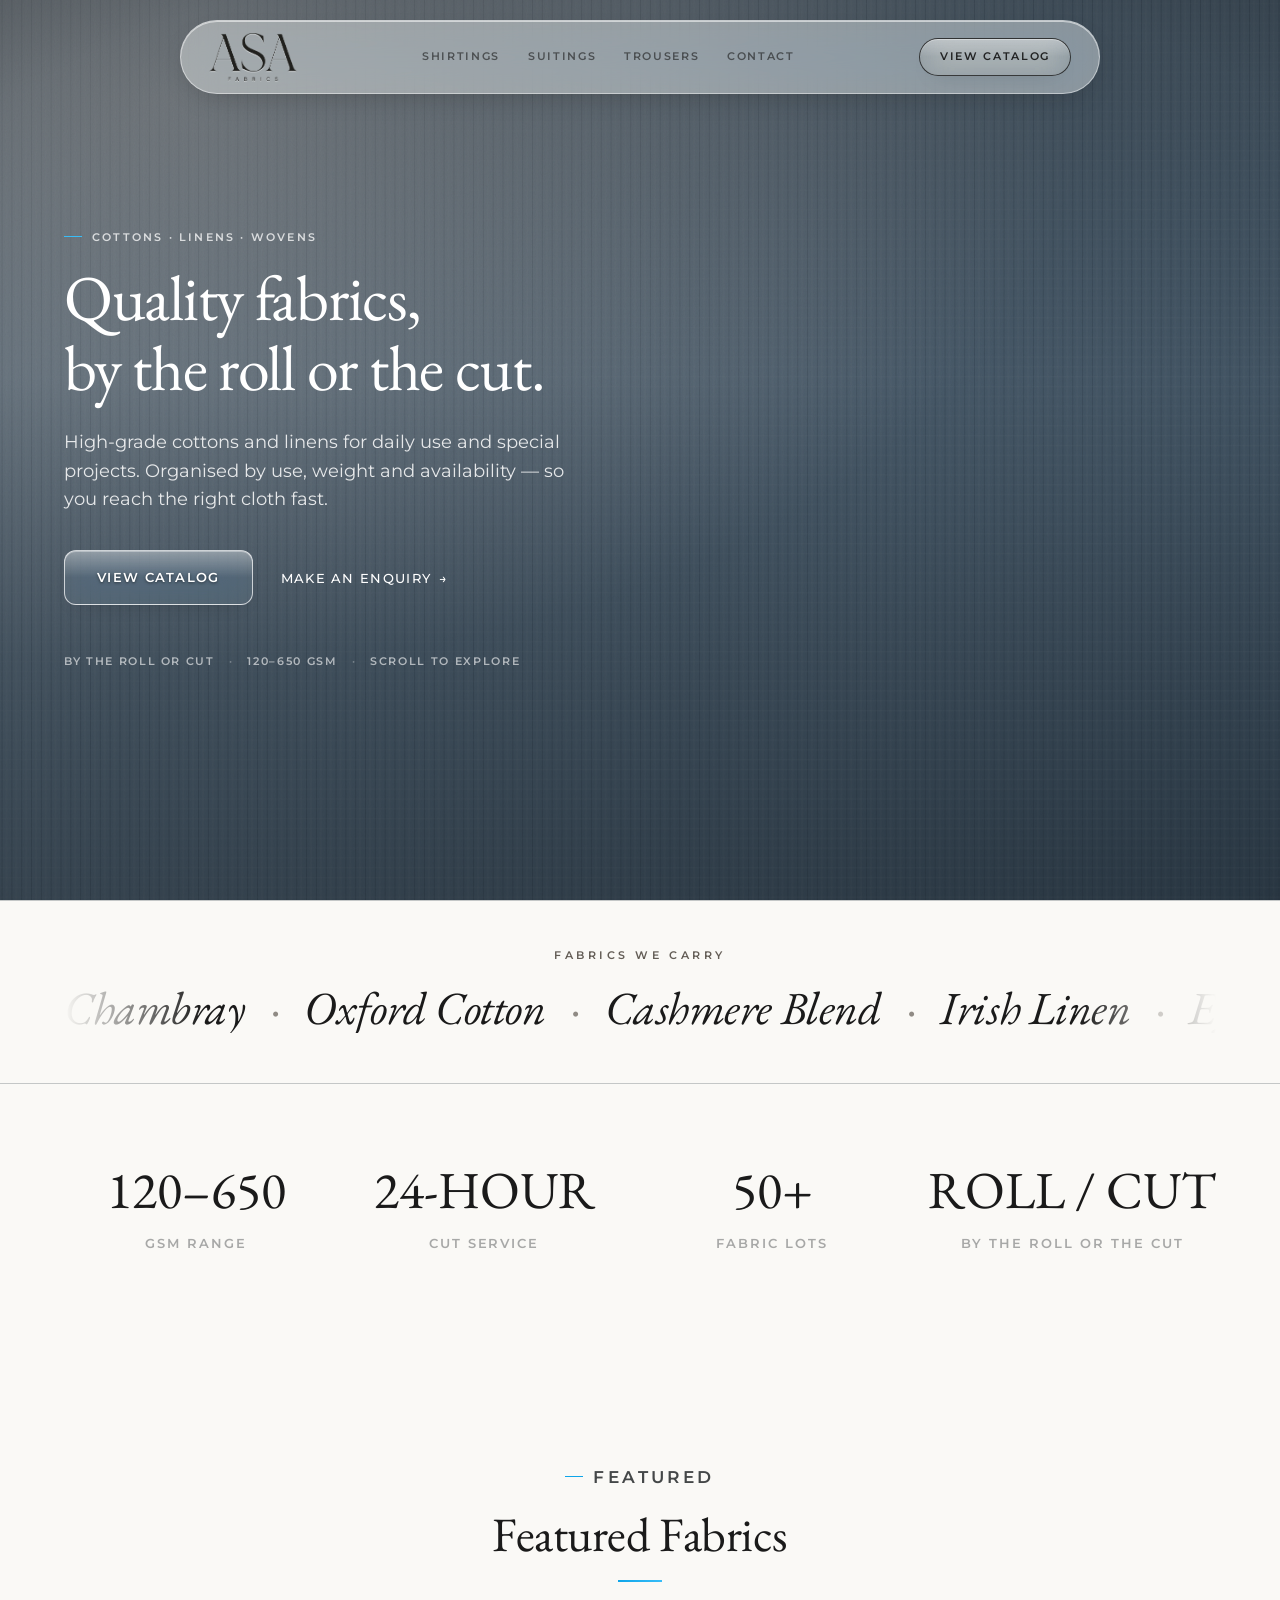
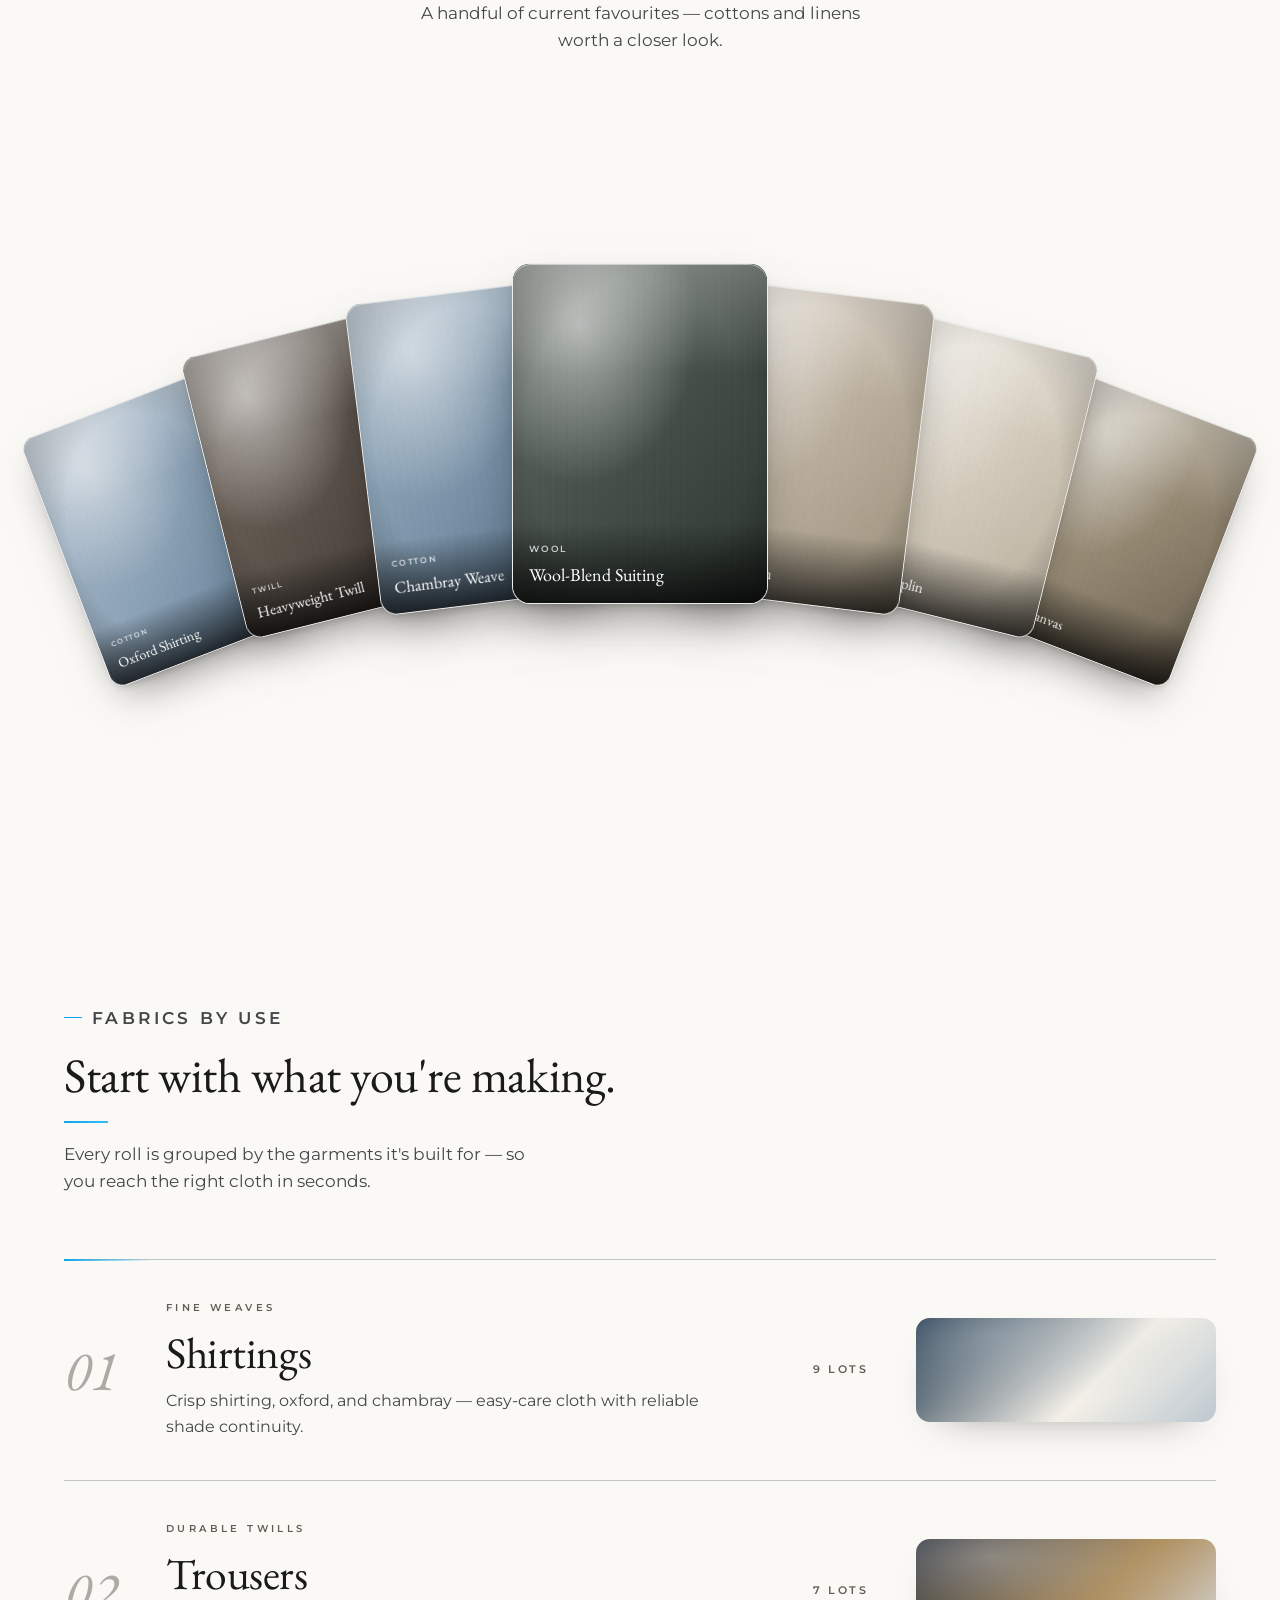
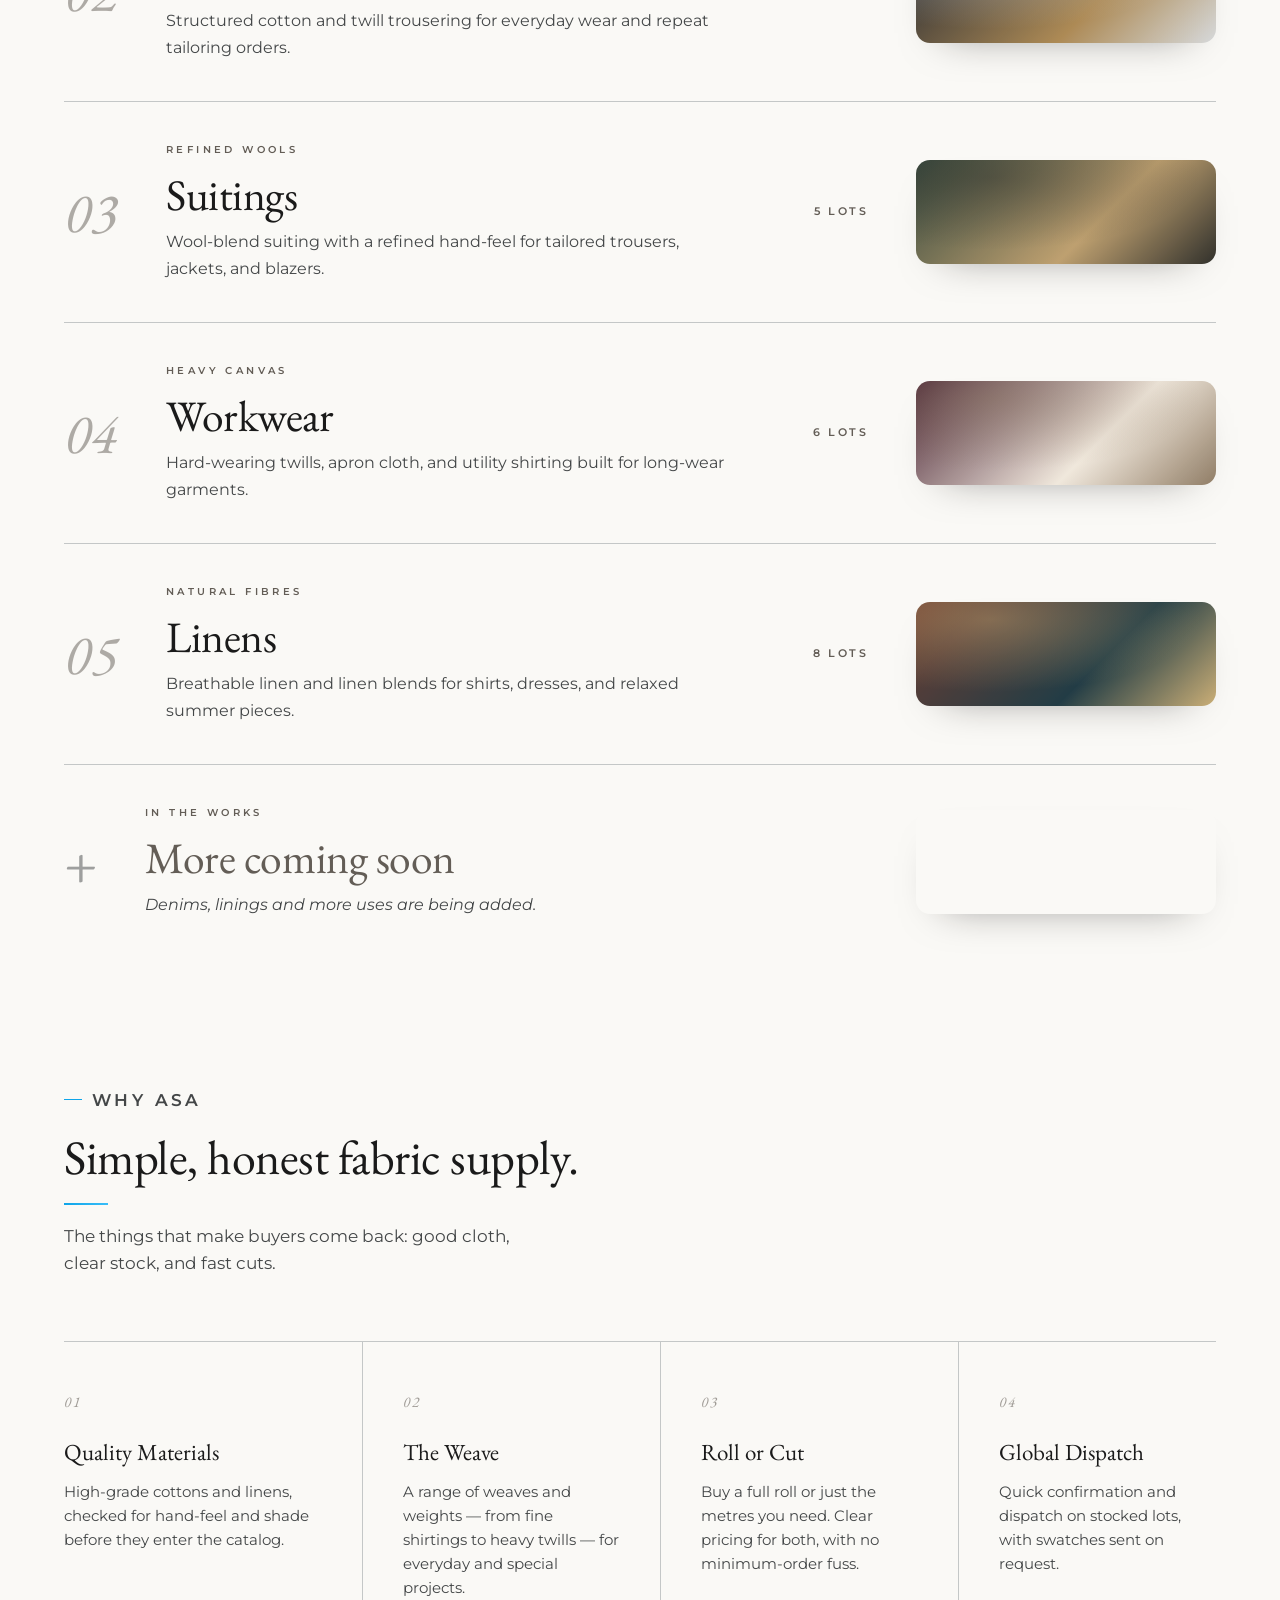
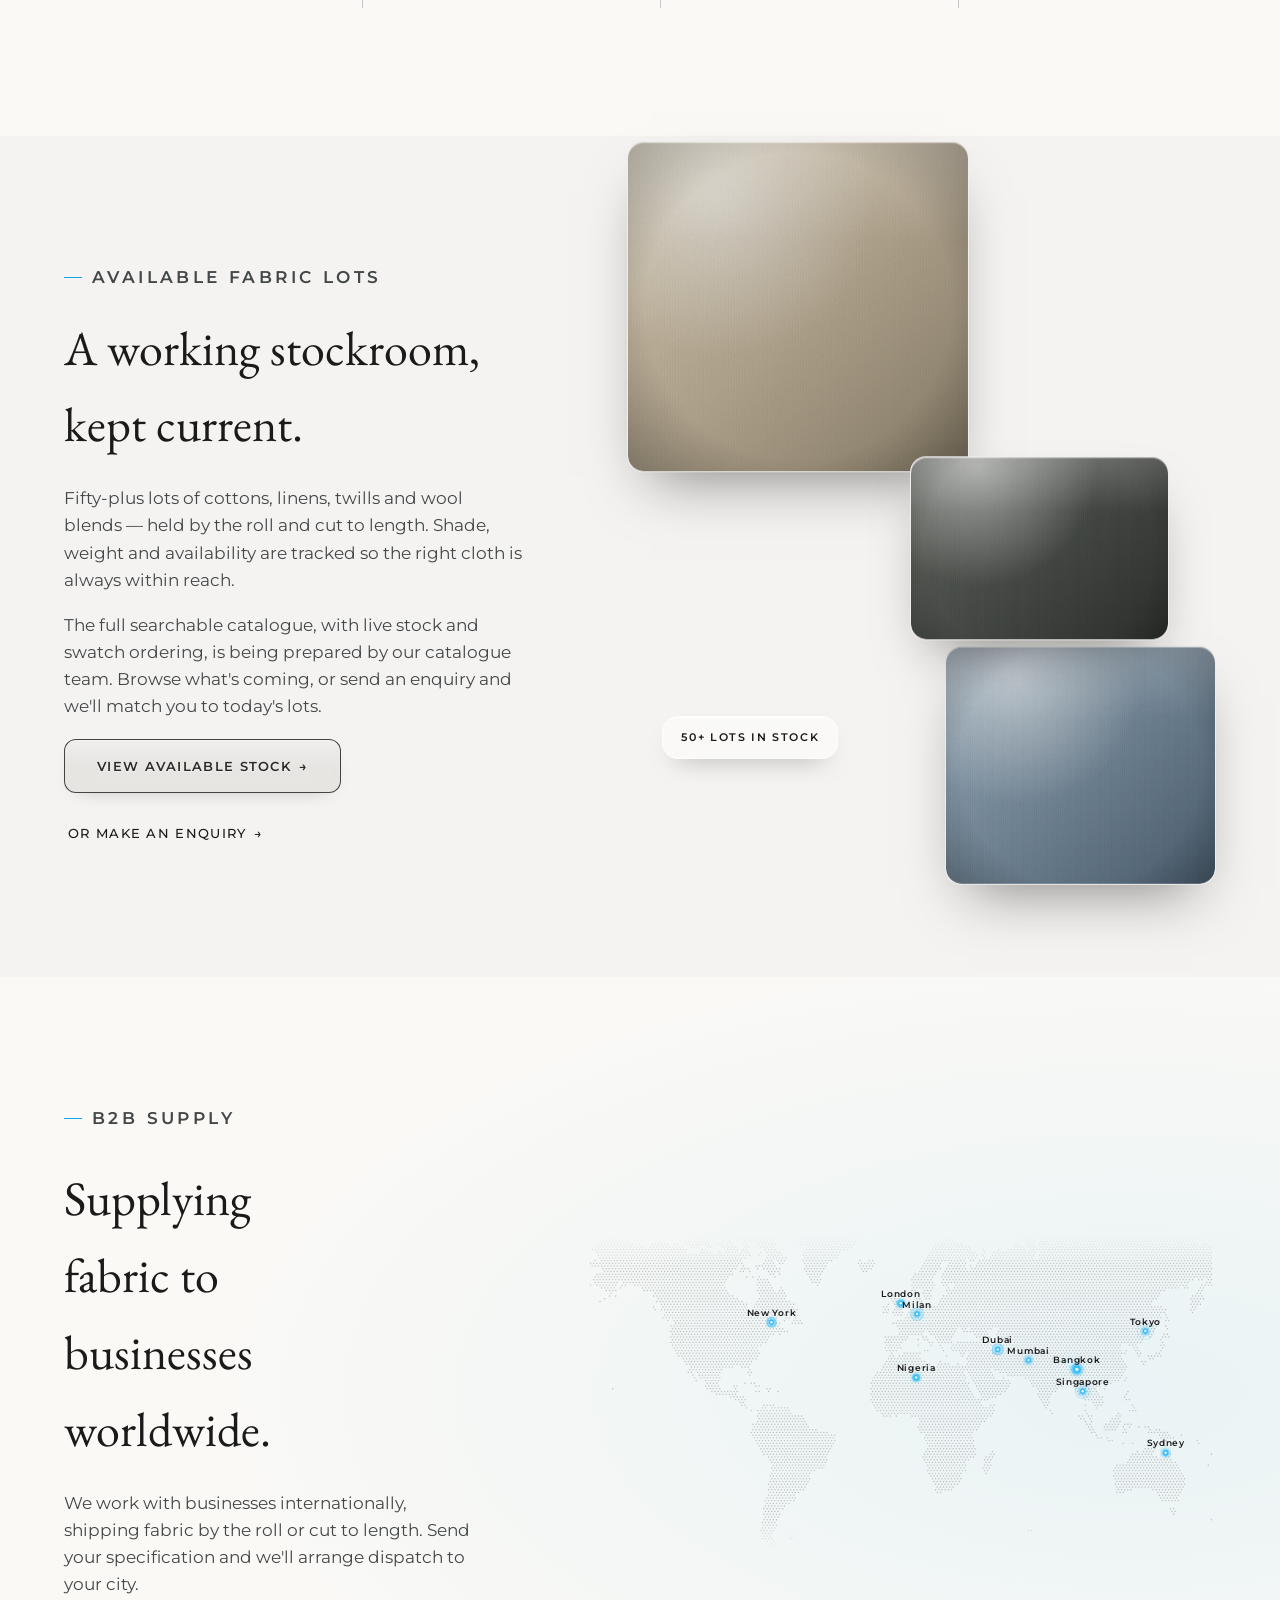
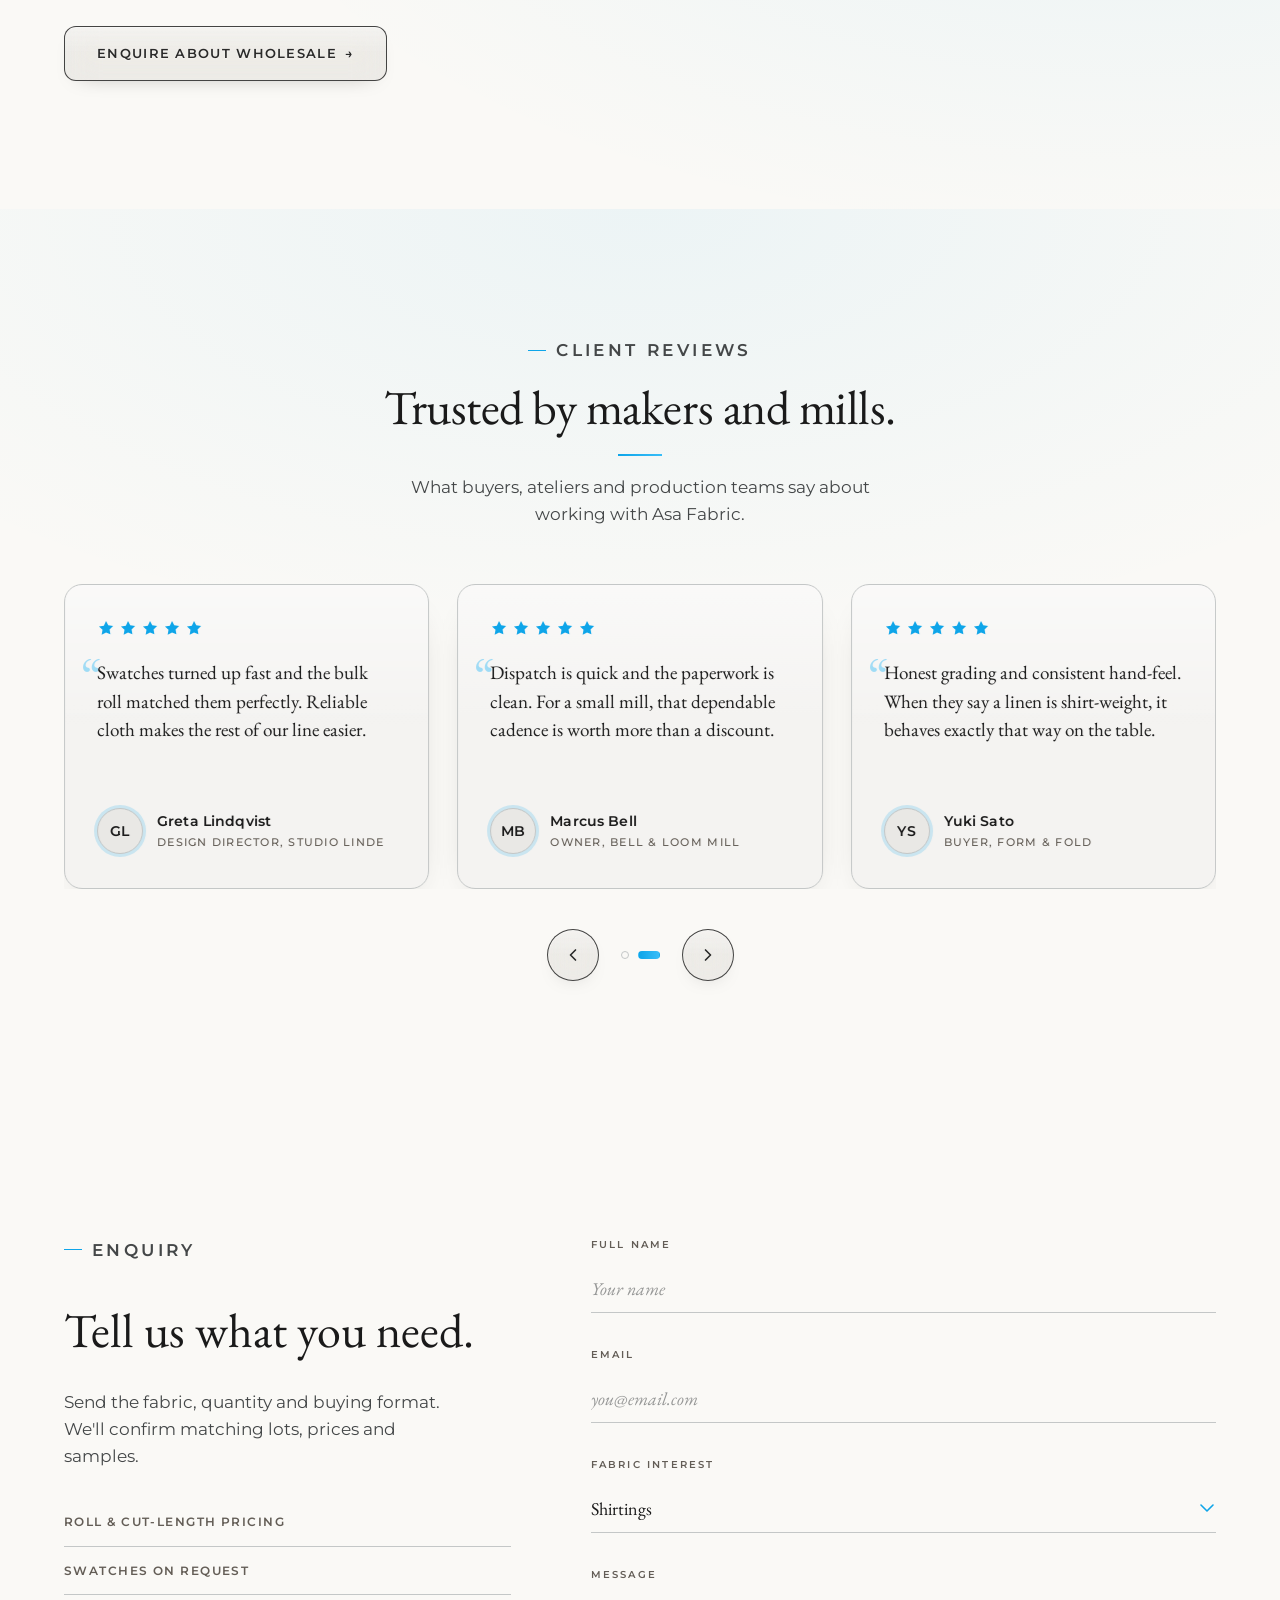
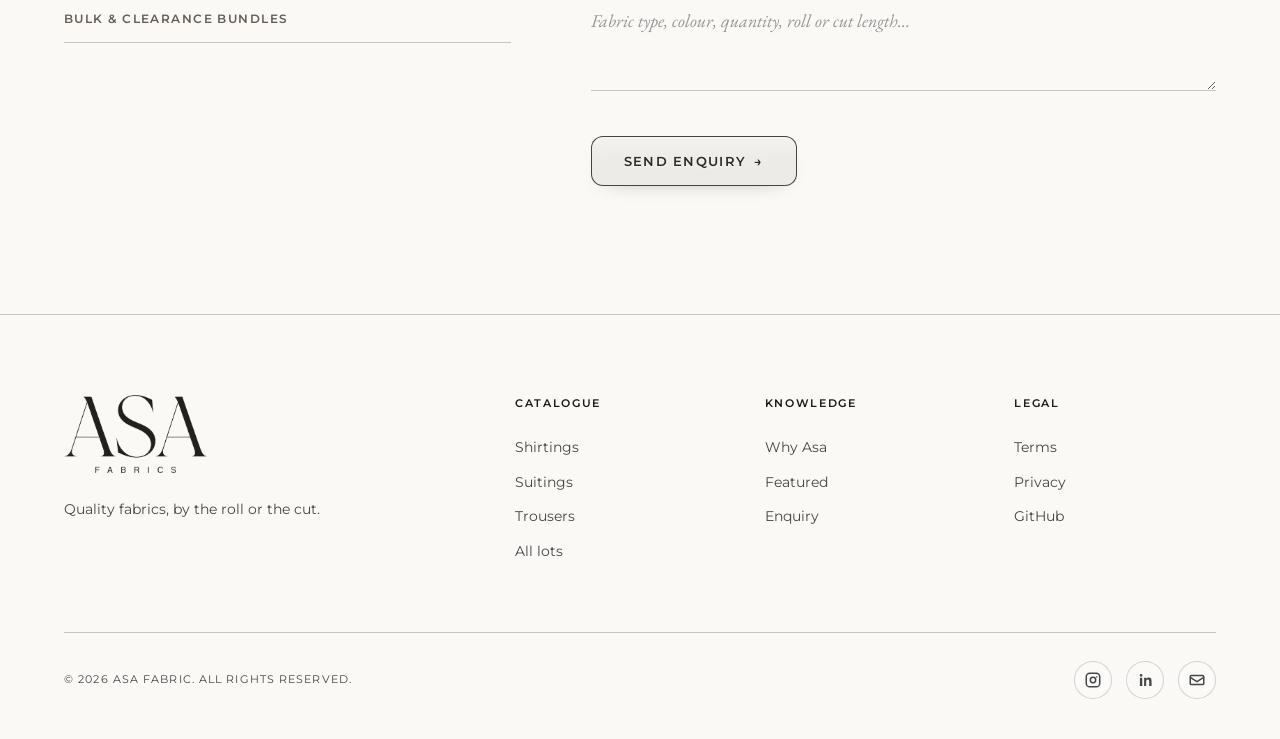
==== commit 88718bca: "Merge pull request #13 from veersethisteam2214-sys/catalogue Add buyer catalogue page (catalogue.htm" ====
--- a/index.html
+++ b/index.html
@@ -225,16 +225,10 @@
     <section class="catalog-slot" id="catalog" aria-hidden="true"></section>
 
     <!-- ============================================================
-         B2B GLOBAL SUPPLY — animated dotted world map
-         Ported from a framer-motion + dotted-map "WorldMap" React
-         component to vanilla SVG. The dotted background lives in
-         assets/world-dots.svg (generated build-time with the
-         `dotted-map` npm package — see app.js header for regen notes).
-         The routes / travelling dots / pulses / labels are drawn by
-         buildWorldMap() in app.js as plain SVG, in light blue (#0ea5e9 /
-         #38bdf8) per the accent system. The draw-on is JS-driven (rAF
-         stroke-dashoffset) and (re)plays each time the section scrolls in.
-         Reduced-motion renders everything statically (no loop / dot / pulse).
+         B2B GLOBAL SUPPLY — animated canvas globe
+         The globe, destination labels, blue route beams, pulses, and rotation
+         are rendered by buildWorldMap() in app.js as vanilla canvas/HTML.
+         It replays the blue beam sequence each time the section scrolls in.
          ============================================================ -->
     <section class="world-map" id="reach" aria-label="Global fabric supply">
       <div class="world-inner">
@@ -245,9 +239,7 @@
           <a class="btn btn-solid" href="#contact">Enquire about wholesale <span aria-hidden="true">→</span></a>
         </div>
 
-        <!-- Map figure. The SVG markup (dotted background + routes) is
-             injected by app.js into #worldMapStage. A static fallback
-             dot-pattern map renders if the generated SVG is missing. -->
+        <!-- Globe figure. The canvas/label markup is injected by app.js. -->
         <figure class="world-figure reveal" aria-hidden="true">
           <div class="world-map-stage" id="worldMapStage"></div>
         </figure>
@@ -396,6 +388,6 @@
     </div>
   </footer>
 
-  <script src="app.js?v=20260629-10"></script>
+  <script src="app.js?v=20260629-11"></script>
 </body>
 </html>
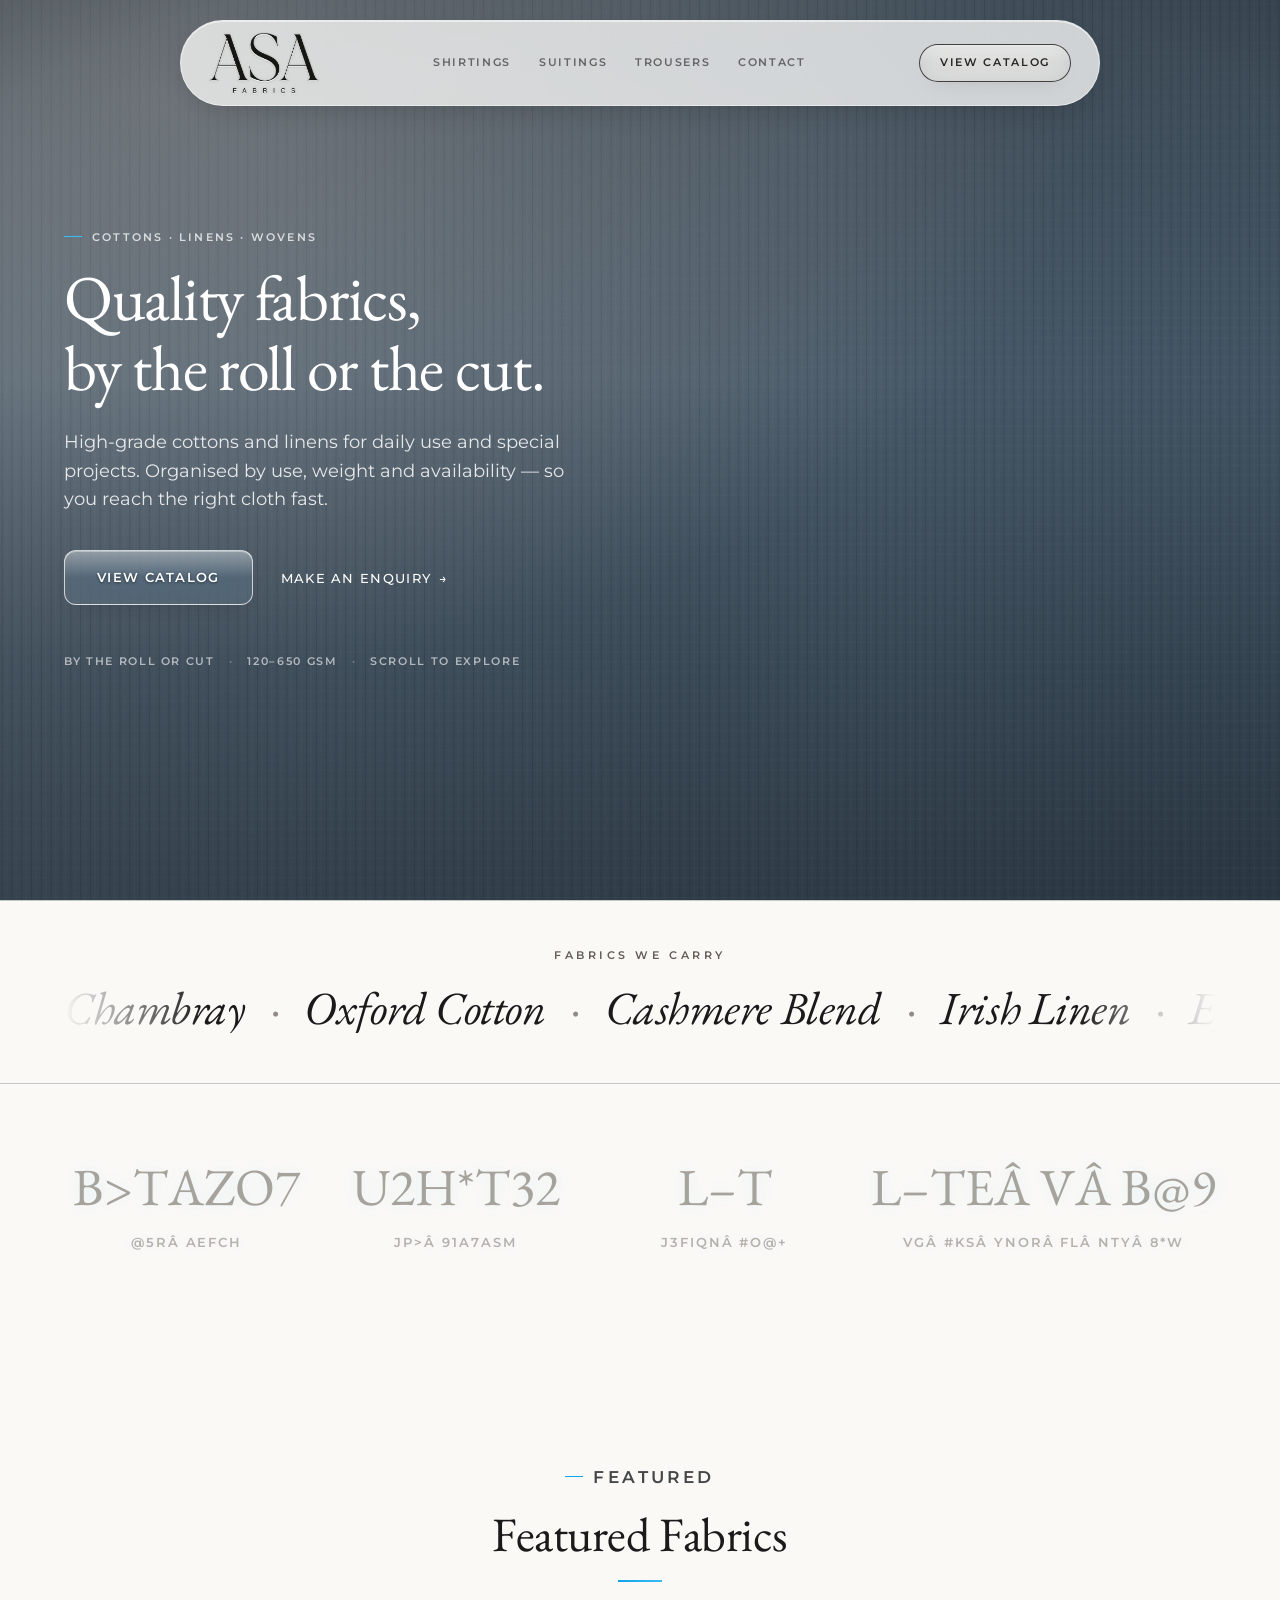
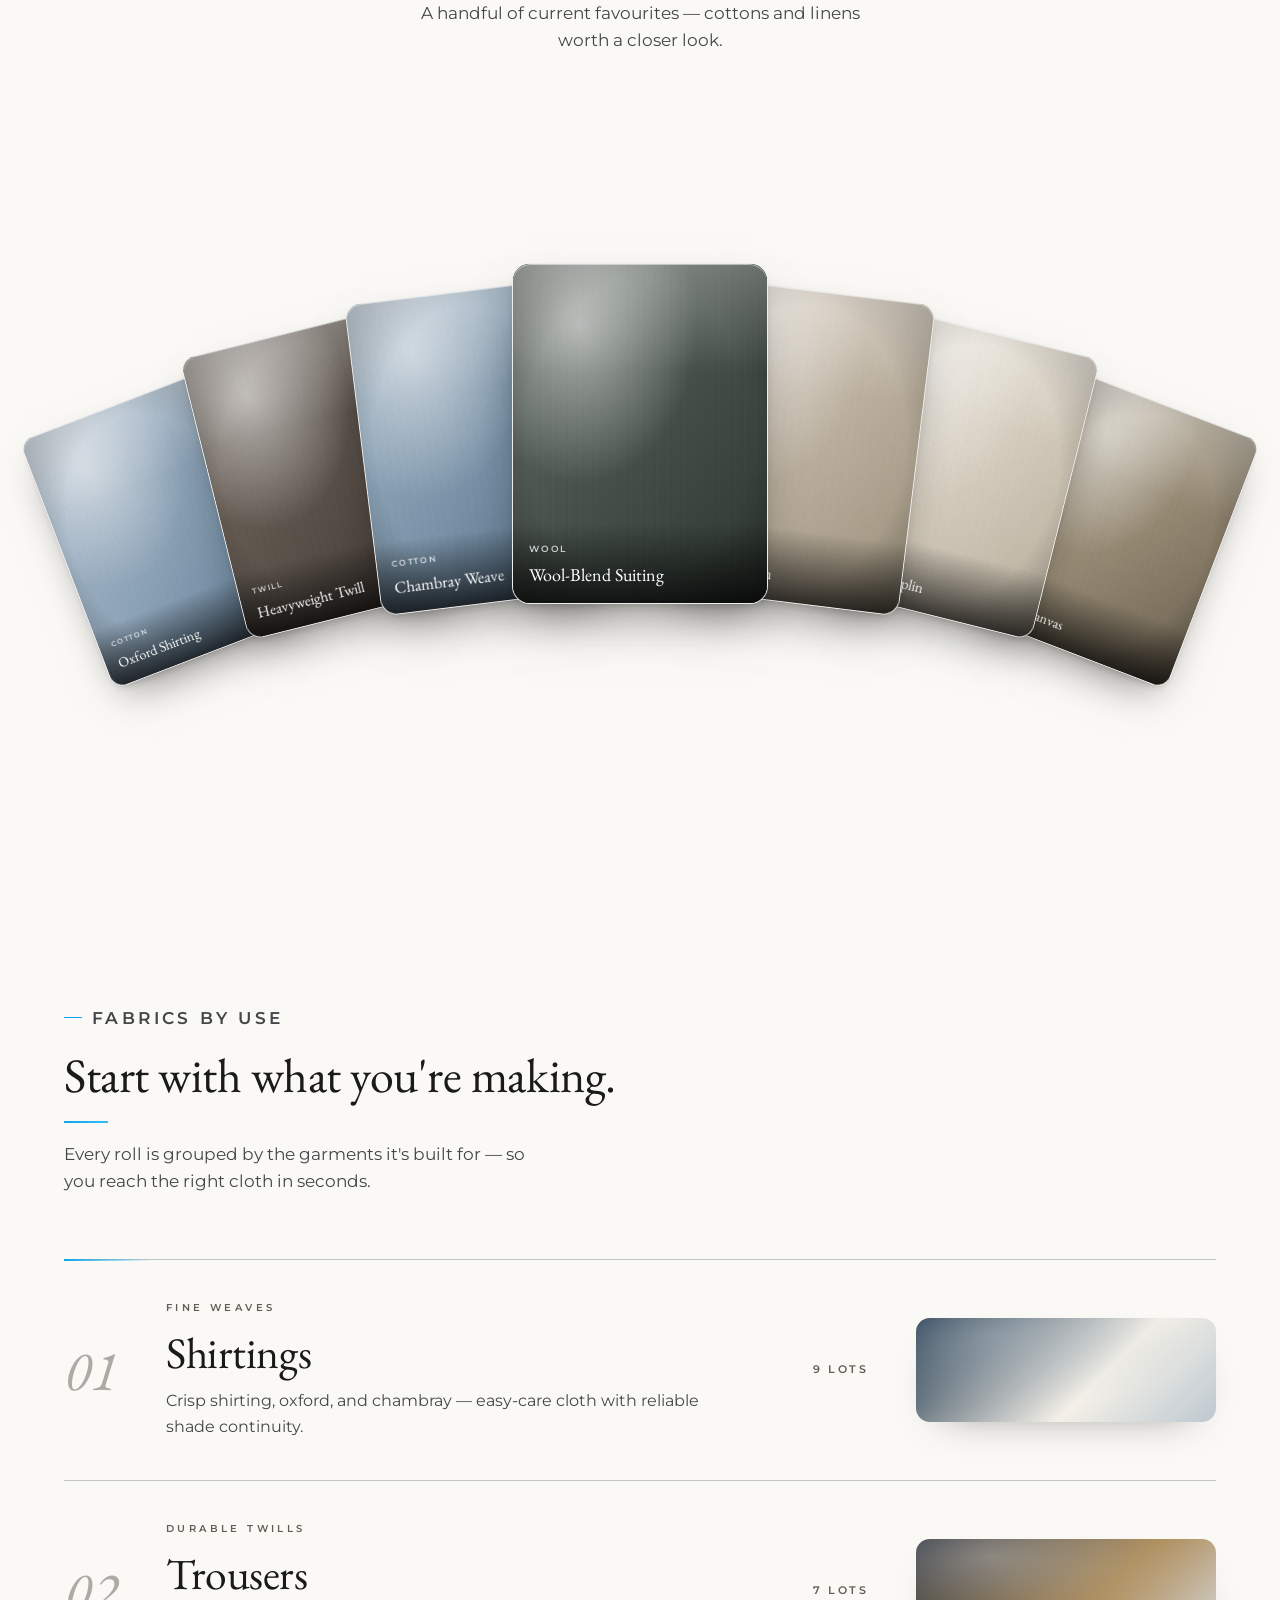
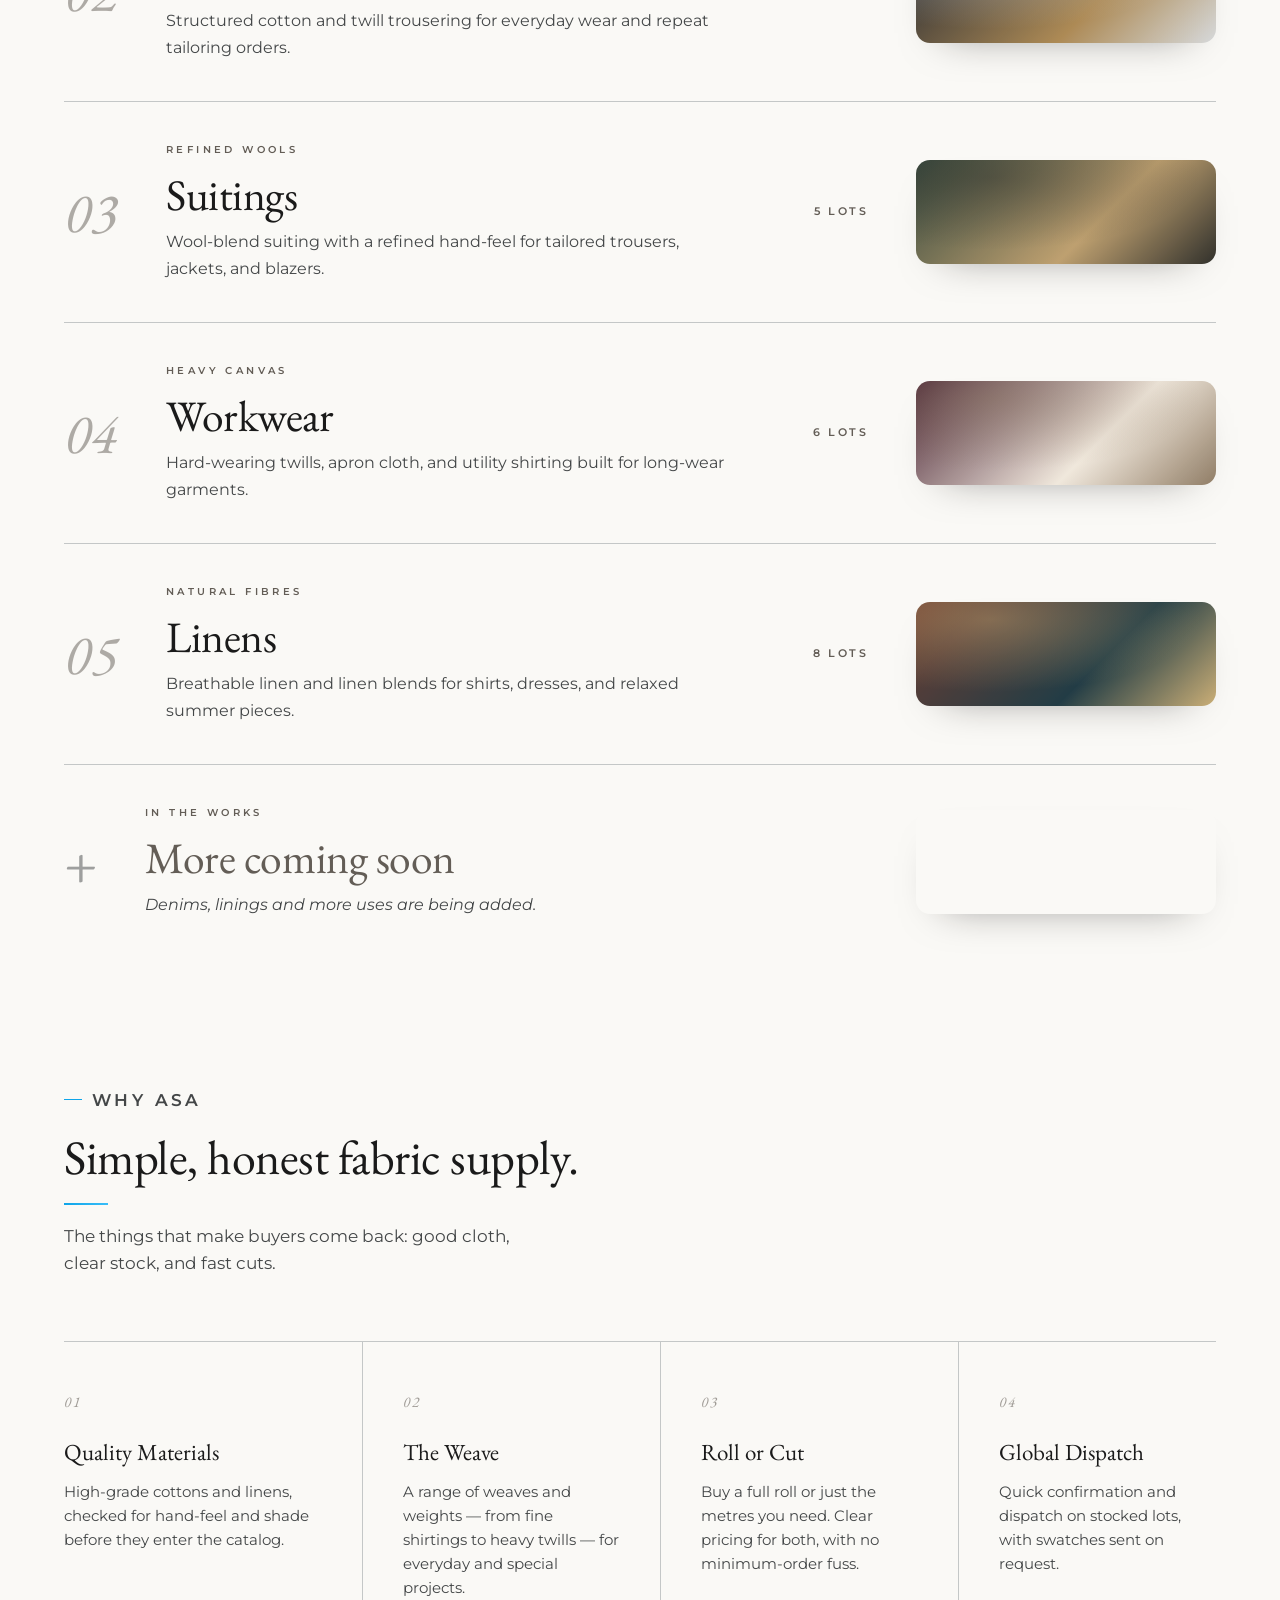
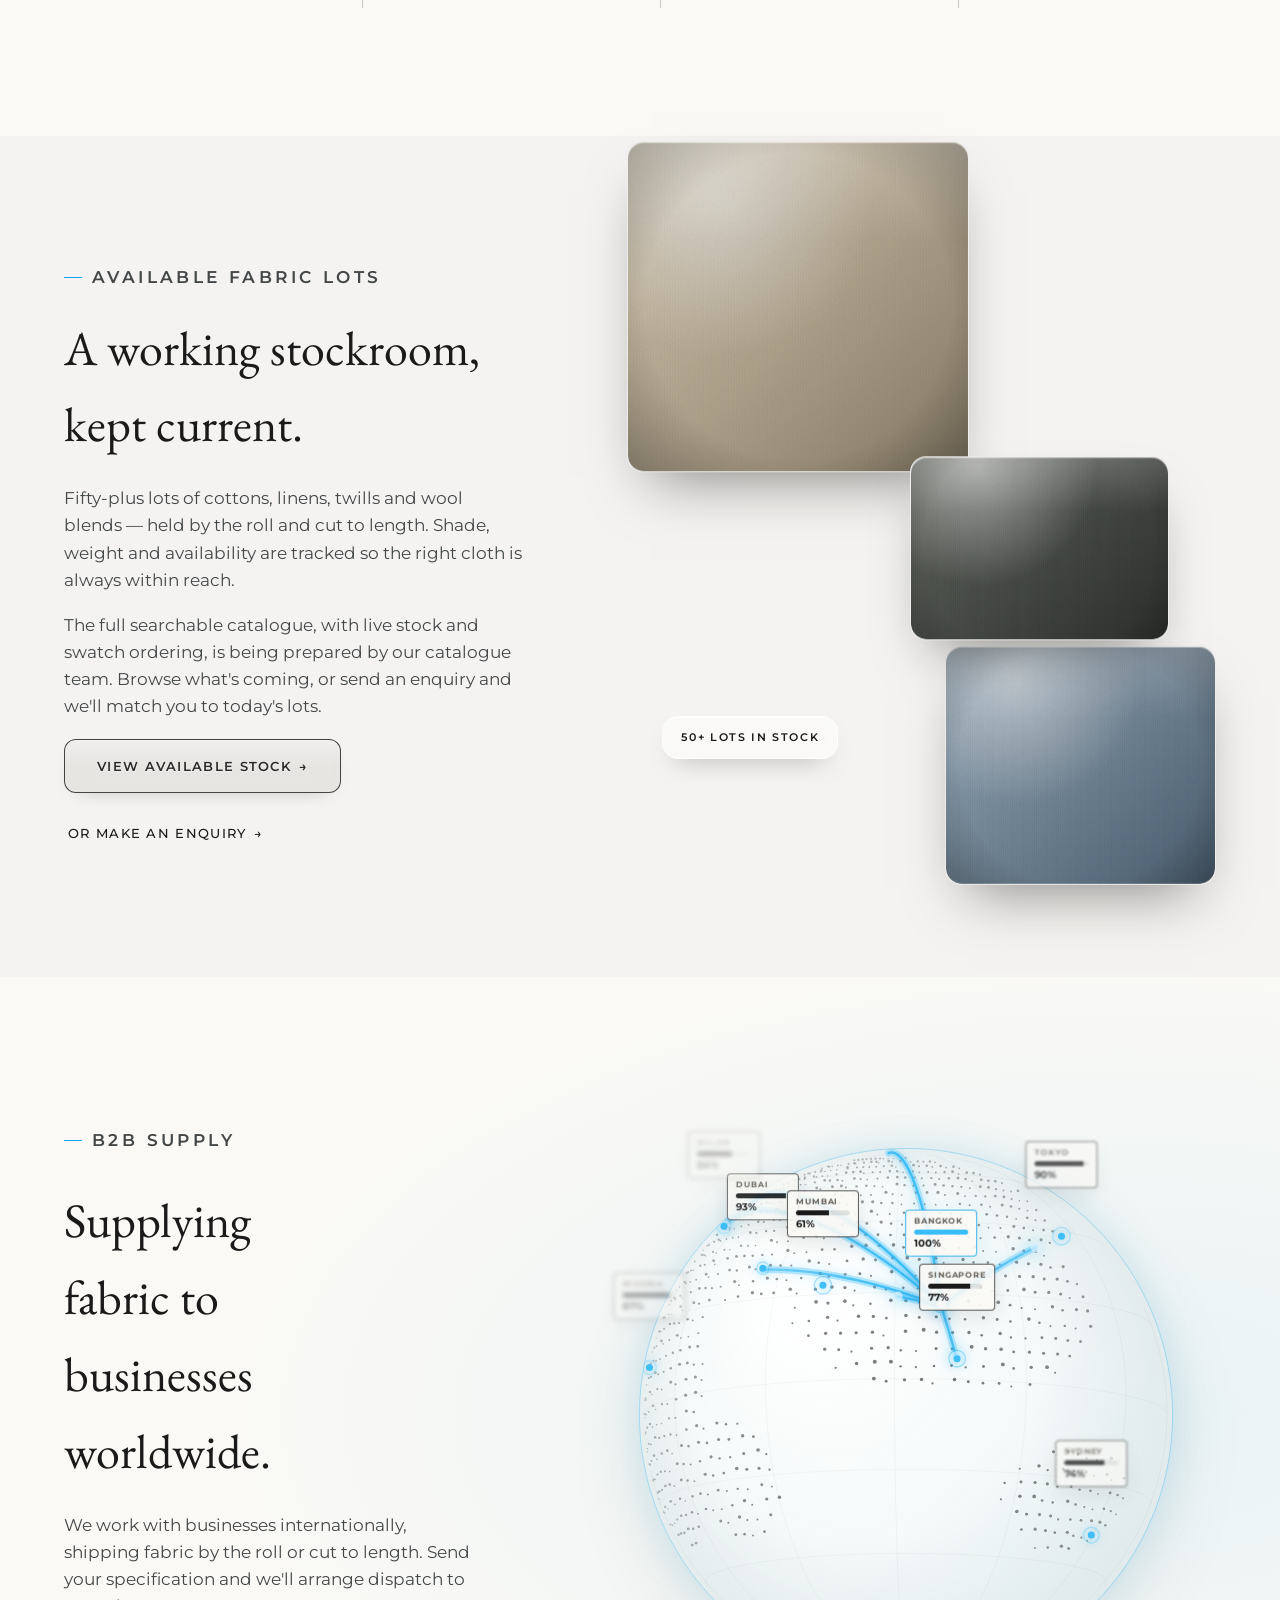
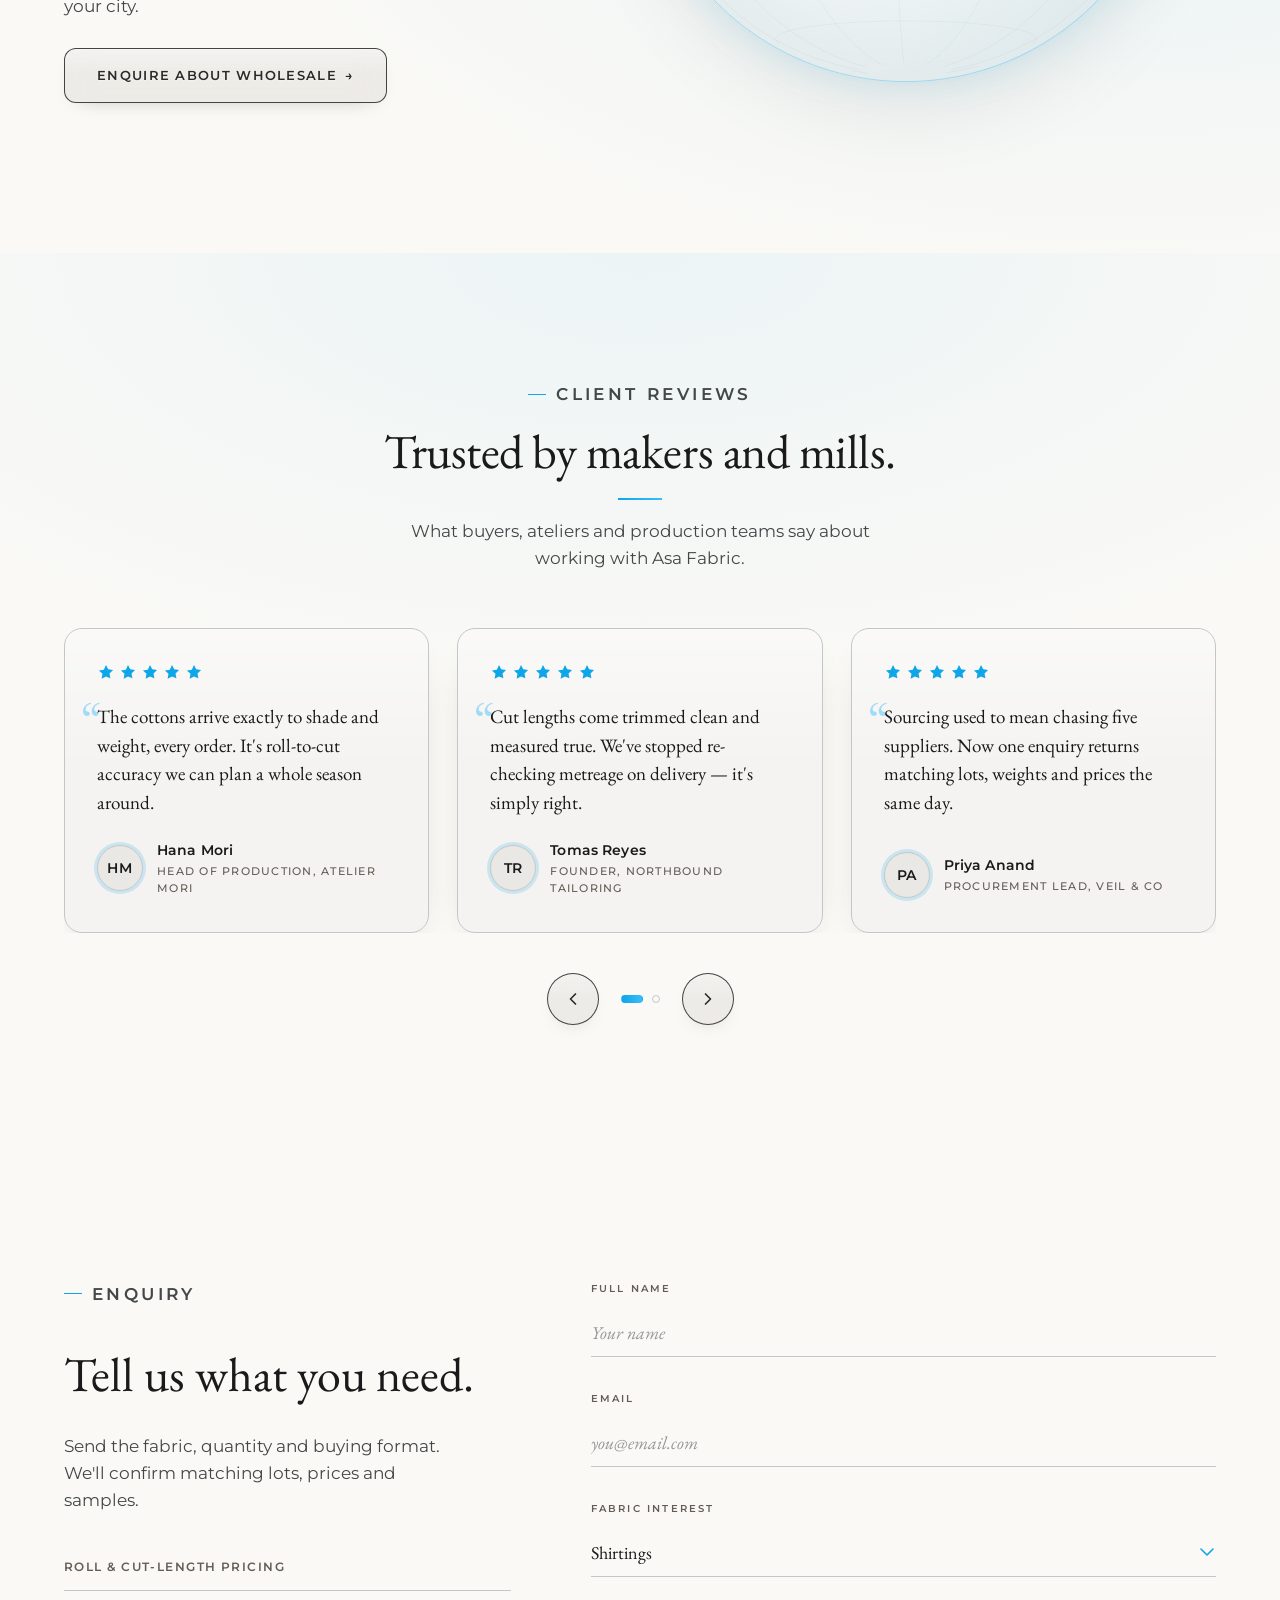
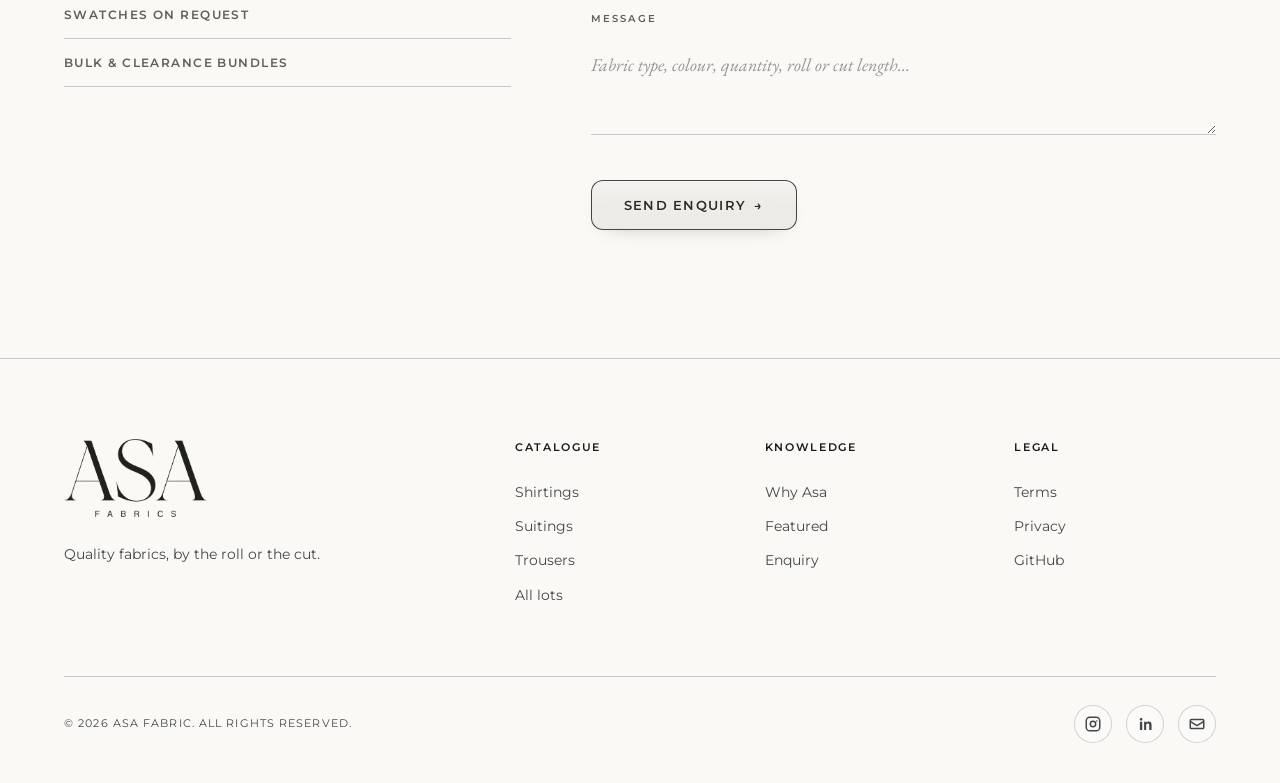
==== commit c44bdb44: "Force scroll animations and clarify nav logo" ====
--- a/index.html
+++ b/index.html
@@ -11,7 +11,7 @@
   <link rel="preconnect" href="https://fonts.gstatic.com" crossorigin>
   <!-- EB Garamond (serif), Montserrat (sans), Material Symbols (icons) -->
   <link href="https://fonts.googleapis.com/css2?family=EB+Garamond:ital,wght@0,400;0,500;0,600;1,400;1,500&family=Montserrat:wght@400;500;600;700&family=Material+Symbols+Outlined:opsz,wght,FILL,GRAD@24,400,0,0&display=swap" rel="stylesheet">
-  <link rel="stylesheet" href="styles.css?v=20260629-10">
+  <link rel="stylesheet" href="styles.css?v=20260701-1">
 
   <!-- GSAP (self-hosted) for the Featured Fabrics fan-carousel; app.js feature-detects window.gsap -->
   <script src="assets/gsap.min.js?v=20260627-1"></script>
@@ -388,6 +388,6 @@
     </div>
   </footer>
 
-  <script src="app.js?v=20260629-11"></script>
+  <script src="app.js?v=20260701-1"></script>
 </body>
 </html>
--- a/styles.css
+++ b/styles.css
@@ -236,7 +236,7 @@
   gap: 40px; width: min(calc(100% - 32px), 920px);
   padding: 12px 28px; border-radius: 9999px;
   /* genuinely translucent over the hero */
-  background: rgba(250,249,246,0.42);
+  background: rgba(250,249,246,0.78);
   -webkit-backdrop-filter: blur(18px) saturate(180%);
   backdrop-filter: blur(18px) saturate(180%);
   border: 1px solid rgba(255,255,255,0.45);
@@ -267,9 +267,9 @@
    tight to the wordmark, so scaling down stays crisp. Aspect ratio preserved
    (width:auto). The light variant sits over the busy hero photo, so it gets a
    soft drop-shadow for contrast / legibility. */
-.brand-logo { position: relative; display: inline-flex; align-items: center; height: 48px; }
+.brand-logo { position: relative; display: inline-flex; align-items: center; height: 60px; }
 .brand-logo-img {
-  display: block; height: 48px; width: auto; user-select: none;
+  display: block; height: 60px; width: auto; user-select: none;
   image-rendering: -webkit-optimize-contrast;
 }
 /* nav: stack the two variants and cross-fade on .scrolled */
@@ -292,7 +292,9 @@
 .glass-nav .brand-logo-img.dark {
   position: static;
   opacity: 1;
-  filter: drop-shadow(0 1px 0 rgba(255,255,255,0.45));
+  height: 60px;
+  filter: contrast(1.12) drop-shadow(0 1px 0 rgba(255,255,255,0.8))
+          drop-shadow(0 0 1px rgba(26,26,26,0.24));
 }
 .nav-links { display: flex; align-items: center; gap: 28px; }
 .nav-links a {
@@ -440,9 +442,8 @@
 .fabric-rotator-track {
   display: flex; flex: none; align-items: center; width: max-content;
   will-change: transform;
-  animation: fabricMarquee 42s linear infinite;
-}
-.fabric-rotator-stage:hover .fabric-rotator-track { animation-play-state: paused; }
+  animation: fabricMarquee 34s linear infinite;
+}
 .fabric-rotator-item {
   flex: none; margin: 0;
   font-family: var(--serif); font-weight: 400; font-style: italic;
@@ -867,11 +868,96 @@
   font-family: var(--sans); font-size: 11px; font-weight: 600;
   letter-spacing: 0.08em; fill: var(--ink);
 }
+
+/* Globe redo: the old flat SVG map styles remain above as a fallback, but the
+   active vanilla renderer mounts a canvas + HTML labels into #worldMapStage. */
+.world-map-stage.globe-ready {
+  width: min(100%, 620px);
+  aspect-ratio: 1 / 1;
+  margin-left: auto;
+  cursor: grab;
+  touch-action: none;
+  -webkit-mask-image: none;
+  mask-image: none;
+}
+.world-map-stage.globe-ready.dragging { cursor: grabbing; }
+.world-globe-canvas {
+  position: absolute; inset: 0; width: 100%; height: 100%;
+  border-radius: 50%;
+  pointer-events: none;
+}
+.world-map-stage.globe-ready::before {
+  content: "";
+  position: absolute; inset: 7%;
+  border-radius: 50%;
+  background:
+    radial-gradient(circle at 30% 20%, rgba(255,255,255,0.82), transparent 26%),
+    radial-gradient(circle at 72% 74%, rgba(14,165,233,0.12), transparent 38%);
+  box-shadow:
+    0 28px 80px rgba(26, 26, 26, 0.08),
+    inset 0 0 42px rgba(14, 165, 233, 0.08);
+  pointer-events: none;
+}
+.world-globe-labels {
+  position: absolute; inset: 0;
+  pointer-events: none;
+}
+.world-globe-label {
+  position: absolute; top: 0; left: 0;
+  min-width: 64px;
+  padding: 6px 8px 7px;
+  border: 1px solid rgba(26, 26, 26, 0.72);
+  border-radius: 4px;
+  background: rgba(250, 249, 246, 0.9);
+  box-shadow: 0 8px 22px rgba(26, 26, 26, 0.09);
+  transition: opacity 0.22s ease, filter 0.22s ease;
+  will-change: transform, opacity, filter;
+}
+.world-globe-label span {
+  display: block;
+  font-family: var(--sans);
+  font-size: 8px;
+  font-weight: 700;
+  letter-spacing: 0.11em;
+  line-height: 1;
+  text-transform: uppercase;
+  color: var(--muted-2);
+  white-space: nowrap;
+}
+.world-globe-label i {
+  display: block;
+  width: 54px;
+  height: 5px;
+  margin: 5px 0 4px;
+  border-radius: 999px;
+  background:
+    linear-gradient(90deg, var(--ink) var(--value), rgba(26,26,26,0.1) var(--value));
+}
+.world-globe-label strong {
+  display: block;
+  font-family: var(--sans);
+  font-size: 10px;
+  font-weight: 700;
+  line-height: 1;
+  color: var(--ink);
+}
+.world-globe-label.hub {
+  border-color: rgba(14, 165, 233, 0.8);
+  box-shadow: 0 10px 28px rgba(14, 165, 233, 0.16);
+}
+.world-globe-label.hub i {
+  background: linear-gradient(90deg, var(--accent-blue-soft) var(--value), rgba(14,165,233,0.14) var(--value));
+}
 /* shrink labels a touch on small screens so they don't crowd */
 @media (max-width: 600px) {
   .world-route-label { font-size: 14px; }
   /* hide secondary labels on very small screens to avoid overlap */
   .world-map-stage.compact .world-route-label.secondary { display: none; }
+  .world-map-stage.globe-ready { margin-inline: auto; width: min(100%, 460px); }
+  .world-globe-label { padding: 5px 7px 6px; }
+  .world-globe-label span { font-size: 7px; }
+  .world-globe-label i { width: 46px; }
+  .world-globe-label strong { font-size: 9px; }
 }
 
 /* ---------- Enquiry ---------- */
@@ -1168,256 +1254,6 @@
 }
 
 /* ============================================================
-   Consultation / Sample request — floating action + modal dialog
-   Re-uses the site tokens (canvas/ink/accent-blue, EB Garamond + Montserrat,
-   liquid-glass buttons, hairline borders, 8px spacing). The modal forms carry
-   BOTH `.lead-form` (to inherit the bespoke field styling) and `.consult-form`
-   (layout + the chip/radio/address extensions below). All motion is gated by
-   the global prefers-reduced-motion block further down.
-   ============================================================ */
-:root {
-  --error: #b3261e;
-  --error-soft: rgba(179,38,30,0.08);
-  --consult-radius: 18px;
-}
-
-/* ---- CTA row in the enquiry section ---- */
-.contact-cta {
-  display: flex; flex-wrap: wrap; align-items: center; gap: 18px 24px;
-  margin-top: 36px;
-}
-.contact-cta .btn { margin: 0; }
-
-/* ---- Floating action button (revealed by JS) ---- */
-.fab-consult {
-  position: fixed; right: clamp(16px, 3vw, 32px); bottom: clamp(16px, 3vw, 32px);
-  z-index: 90; display: inline-flex; align-items: center; gap: 10px;
-  padding: 14px 22px; border-radius: 999px;
-  font-family: var(--sans); font-size: 12px; font-weight: 600;
-  letter-spacing: 0.12em; text-transform: uppercase; color: #fff;
-  background: var(--ink); border: 1px solid var(--ink);
-  box-shadow: 0 10px 30px rgba(20,18,15,0.28), inset 0 1px 0 rgba(255,255,255,0.12);
-  transition: transform 0.25s var(--glass-ease), box-shadow 0.25s var(--glass-ease),
-              background-color 0.25s var(--glass-ease);
-}
-.fab-consult:hover {
-  transform: translateY(-2px) scale(1.02);
-  box-shadow: 0 16px 40px rgba(20,18,15,0.34), inset 0 1px 0 rgba(255,255,255,0.18);
-}
-.fab-consult:active { transform: translateY(0) scale(0.99); }
-.fab-consult:focus-visible { outline: 2px solid var(--accent-blue); outline-offset: 3px; }
-.fab-consult .fab-consult-icon { font-size: 18px; color: var(--accent-blue-soft); }
-/* `hidden` must win over the explicit display (used for no-JS + progressive
-   enhancement; the FAB is revealed by initConsultation). */
-.fab-consult[hidden] { display: none; }
-
-/* ---- Overlay + backdrop ---- */
-.consult-overlay {
-  position: fixed; inset: 0; z-index: 200;
-  display: flex; align-items: flex-start; justify-content: center;
-  padding: clamp(16px, 5vh, 64px) clamp(12px, 4vw, 40px);
-  overflow-y: auto;
-}
-/* `hidden` must override the flex display, or the (invisible) overlay would
-   still capture pointer events across the whole page. */
-.consult-overlay[hidden] { display: none; }
-.consult-backdrop {
-  position: fixed; inset: 0; background: rgba(20,18,15,0.55);
-  -webkit-backdrop-filter: blur(8px) saturate(120%); backdrop-filter: blur(8px) saturate(120%);
-  opacity: 0; transition: opacity 0.3s var(--glass-ease);
-}
-.consult-overlay.is-open .consult-backdrop { opacity: 1; }
-body.consult-open { overflow: hidden; }
-
-/* ---- Dialog card ---- */
-.consult-dialog {
-  position: relative; width: 100%; max-width: 720px; margin: auto;
-  background: var(--canvas); border: 1px solid var(--hairline);
-  border-radius: var(--consult-radius);
-  box-shadow: 0 30px 80px rgba(20,18,15,0.30);
-  padding: clamp(28px, 4vw, 48px);
-  opacity: 0; transform: translateY(16px) scale(0.985);
-  transition: opacity 0.35s var(--glass-ease), transform 0.35s var(--glass-ease);
-}
-.consult-overlay.is-open .consult-dialog { opacity: 1; transform: none; }
-
-.consult-close {
-  position: absolute; top: 16px; right: 16px;
-  display: inline-flex; align-items: center; justify-content: center;
-  width: 40px; height: 40px; border-radius: 999px;
-  background: transparent; border: 1px solid transparent; color: var(--muted);
-  transition: background-color 0.2s var(--glass-ease), color 0.2s var(--glass-ease),
-              border-color 0.2s var(--glass-ease);
-}
-.consult-close:hover { background: var(--tonal); color: var(--ink); border-color: var(--hairline); }
-.consult-close:focus-visible { outline: 2px solid var(--accent-blue); outline-offset: 2px; }
-.consult-close .material-symbols-outlined { font-size: 22px; }
-
-/* ---- Header ---- */
-.consult-head { margin: 0 0 24px; padding-right: 36px; }
-.consult-head h2 { font-size: clamp(24px, 4vw, 34px); margin: 0 0 12px; }
-.consult-intro { color: var(--muted); font-size: 15px; line-height: 1.6; margin: 0; max-width: 56ch; }
-
-/* ---- Tabs ---- */
-.consult-tabs {
-  display: flex; gap: 4px; margin: 0 0 28px;
-  border-bottom: 1px solid var(--hairline);
-}
-.consult-tabs[hidden] { display: none; }
-.consult-tab {
-  position: relative; background: transparent; border: none;
-  padding: 12px 16px 14px; color: var(--muted-2);
-  font-family: var(--sans); font-size: 11px; font-weight: 600;
-  letter-spacing: 0.14em; text-transform: uppercase;
-  transition: color 0.2s var(--glass-ease);
-}
-.consult-tab::after {
-  content: ""; position: absolute; left: 12px; right: 12px; bottom: -1px; height: 2px;
-  background: var(--accent-blue); transform: scaleX(0); transform-origin: left center;
-  transition: transform 0.3s var(--glass-ease);
-}
-.consult-tab:hover { color: var(--ink); }
-.consult-tab.is-active { color: var(--ink); }
-.consult-tab.is-active::after { transform: scaleX(1); }
-.consult-tab:focus-visible { outline: 2px solid var(--accent-blue); outline-offset: 2px; border-radius: 6px; }
-
-/* ---- Form layout (overrides .lead-form flex) ---- */
-.consult-form { display: flex; flex-direction: column; gap: 22px; }
-.consult-form[hidden] { display: none; }
-.consult-grid { display: grid; grid-template-columns: 1fr 1fr; gap: 22px 24px; }
-.consult-span { grid-column: 1 / -1; }
-.consult-form .optional { text-transform: none; letter-spacing: 0; font-weight: 400; color: var(--muted); opacity: 0.7; }
-.consult-subhead {
-  font-family: var(--sans); font-size: 10px; font-weight: 600;
-  letter-spacing: 0.22em; text-transform: uppercase; color: var(--muted-2);
-  margin: 0 0 16px;
-}
-.consult-hint { font-family: var(--sans); font-size: 11px; color: var(--muted-2); margin-top: 6px; letter-spacing: 0.02em; }
-
-/* date input: keep it consistent with the serif fields, show the native picker */
-.consult-form input[type="date"] { font-family: var(--serif); }
-.consult-form input[type="date"]::-webkit-calendar-picker-indicator { cursor: pointer; opacity: 0.6; }
-
-/* ---- Fieldsets / legends ---- */
-.consult-fieldset { border: none; margin: 0; padding: 0; min-width: 0; }
-.consult-fieldset legend {
-  padding: 0; margin: 0 0 14px;
-  font-family: var(--sans); font-size: 10px; font-weight: 600;
-  letter-spacing: 0.22em; text-transform: uppercase; color: var(--muted-2);
-}
-
-/* ---- Reset checkbox/radio inputs (they'd otherwise inherit .lead-form input) ---- */
-.consult-form input[type="checkbox"],
-.consult-form input[type="radio"] {
-  width: auto; border: none; border-bottom: none; padding: 0; margin: 0;
-  position: absolute; opacity: 0; pointer-events: none;
-}
-
-/* ---- Fabric chips ---- */
-.chip-group { display: flex; flex-wrap: wrap; gap: 10px; }
-.chip {
-  display: inline-flex; align-items: center; gap: 0;
-  padding: 10px 18px; border-radius: 999px;
-  border: 1px solid var(--hairline); background: var(--tonal);
-  cursor: pointer; transition: border-color 0.2s var(--glass-ease),
-              background-color 0.2s var(--glass-ease), color 0.2s var(--glass-ease),
-              transform 0.15s var(--glass-ease);
-}
-.chip span {
-  font-family: var(--sans); font-size: 12px; font-weight: 500;
-  letter-spacing: 0.04em; color: var(--muted); text-transform: none;
-}
-.chip:hover { border-color: var(--ink); transform: translateY(-1px); }
-.chip:has(input:checked) { background: var(--ink); border-color: var(--ink); }
-.chip:has(input:checked) span { color: #fff; }
-.chip:has(input:focus-visible) { outline: 2px solid var(--accent-blue); outline-offset: 2px; }
-
-/* ---- Delivery-method radio cards ---- */
-.radio-cards { display: grid; grid-template-columns: 1fr 1fr; gap: 14px; }
-.radio-card {
-  display: block; padding: 18px 20px; border-radius: 12px;
-  border: 1px solid var(--hairline); background: var(--tonal); cursor: pointer;
-  transition: border-color 0.2s var(--glass-ease), background-color 0.2s var(--glass-ease),
-              box-shadow 0.2s var(--glass-ease);
-}
-.radio-card-body { display: flex; flex-direction: column; gap: 5px; }
-.radio-card strong {
-  font-family: var(--serif); font-size: 16px; font-weight: 500; color: var(--ink);
-  text-transform: none; letter-spacing: 0;
-}
-.radio-card small { font-family: var(--sans); font-size: 12px; color: var(--muted); line-height: 1.5; text-transform: none; letter-spacing: 0.01em; }
-.radio-card:hover { border-color: var(--ink); }
-.radio-card:has(input:checked) {
-  border-color: var(--accent-blue);
-  box-shadow: inset 0 0 0 1px var(--accent-blue);
-  background: var(--canvas);
-}
-.radio-card:has(input:focus-visible) { outline: 2px solid var(--accent-blue); outline-offset: 2px; }
-
-/* ---- Conditional address block reveal ---- */
-.consult-address {
-  display: grid; grid-template-rows: 1fr; opacity: 1;
-  border-top: 1px solid var(--hairline); padding-top: 22px;
-  transition: opacity 0.3s var(--glass-ease);
-}
-.consult-address[hidden] { display: none; }
-
-/* ---- Validation errors ---- */
-.field-error {
-  display: block; margin-top: 8px;
-  font-family: var(--sans); font-size: 12px; font-weight: 500;
-  letter-spacing: 0.01em; text-transform: none; color: var(--error);
-}
-.field-error:empty { display: none; }
-.consult-form [aria-invalid="true"] { border-bottom-color: var(--error); }
-.chip-group[aria-invalid="true"], .radio-cards[aria-invalid="true"] { /* group-level marker, optional */ }
-
-/* ---- Actions / submit / spinner ---- */
-.consult-actions { display: flex; flex-direction: column; gap: 14px; align-items: flex-start; }
-.consult-submit { position: relative; align-self: flex-start; }
-.consult-submit .consult-spinner { display: none; }
-.consult-submit[aria-busy="true"] { pointer-events: none; opacity: 0.8; }
-.consult-submit[aria-busy="true"] .consult-submit-label { visibility: hidden; }
-.consult-submit[aria-busy="true"] .consult-spinner {
-  display: block; position: absolute; inset: 0; margin: auto;
-  width: 18px; height: 18px; border-radius: 50%;
-  border: 2px solid rgba(20,20,20,0.25); border-top-color: var(--ink);
-  animation: consult-spin 0.7s linear infinite;
-}
-@keyframes consult-spin { to { transform: rotate(360deg); } }
-.consult-form-error {
-  margin: 0; font-family: var(--sans); font-size: 13px; font-weight: 500;
-  color: var(--error); background: var(--error-soft);
-  border: 1px solid rgba(179,38,30,0.2); border-radius: 10px; padding: 12px 16px;
-}
-.consult-form-error[hidden] { display: none; }
-
-/* ---- Success state ---- */
-.consult-success { text-align: center; padding: 24px 8px 8px; }
-.consult-success[hidden] { display: none; }
-.consult-success-mark { font-size: 56px; color: var(--accent-blue); }
-.consult-success h3 { font-size: clamp(22px, 3.5vw, 30px); margin: 14px 0 10px; }
-.consult-success p { color: var(--muted); font-size: 15px; line-height: 1.6; margin: 0 auto 28px; max-width: 46ch; }
-
-/* ---- Visually-hidden honeypot ---- */
-.consult-hp {
-  position: absolute; width: 1px; height: 1px; padding: 0; margin: -1px;
-  overflow: hidden; clip: rect(0 0 0 0); white-space: nowrap; border: 0;
-}
-
-/* ---- Responsive ---- */
-@media (max-width: 720px) {
-  .consult-grid { grid-template-columns: 1fr; }
-  .radio-cards { grid-template-columns: 1fr; }
-  .consult-dialog { padding: 26px 20px; border-radius: 14px; }
-  .consult-overlay { padding: 0; align-items: stretch; }
-  .consult-dialog { max-width: none; min-height: 100%; border-radius: 0; border: none; }
-  .fab-consult .fab-consult-label { display: none; }
-  .fab-consult { padding: 14px; }
-  .fab-consult .fab-consult-icon { font-size: 22px; }
-}
-
-/* ============================================================
    Reduced motion — gate ALL motion
    ============================================================ */
 @media (prefers-reduced-motion: reduce) {
@@ -1427,8 +1263,7 @@
     animation-iteration-count: 1 !important;
     transition-duration: 0.001ms !important;
   }
-  /* marquee: no scrolling under reduced motion (names show statically) */
-  .fabric-rotator-track { animation: none !important; transform: none !important; }
+  /* requested marquee stays live; JS supplies a filled looping track */
   .slide-img { transition: none; transform: none !important; }
   .reveal { opacity: 1; transform: none; }
   /* parallax elements: JS skips transforms under reduced motion; reset just in case */
@@ -1452,10 +1287,12 @@
   .btn::before, .nav-cta::before { transform: translateX(-120%) !important; }
   /* TASK 2: nav dock magnification disabled under reduced motion */
   .nav-links.dock a { transform: none !important; }
-  /* consultation modal: appears instantly (no slide/scale); the submit
-     "spinner" can't animate, so hide it and let the busy label read instead */
-  .consult-dialog, .consult-backdrop { transition: none !important; opacity: 1 !important; transform: none !important; }
-  .fab-consult:hover, .fab-consult:active { transform: none !important; }
-  .consult-submit[aria-busy="true"] .consult-spinner { display: none !important; }
-  .consult-submit[aria-busy="true"] .consult-submit-label { visibility: visible !important; }
-}
+}
+
+/* Client-requested fabric loop must keep moving even if the browser reports
+   reduced motion; keep this after the global reduced-motion gate. */
+@media (prefers-reduced-motion: reduce) {
+  .fabric-rotator-track {
+    animation: fabricMarquee 34s linear infinite !important;
+  }
+}
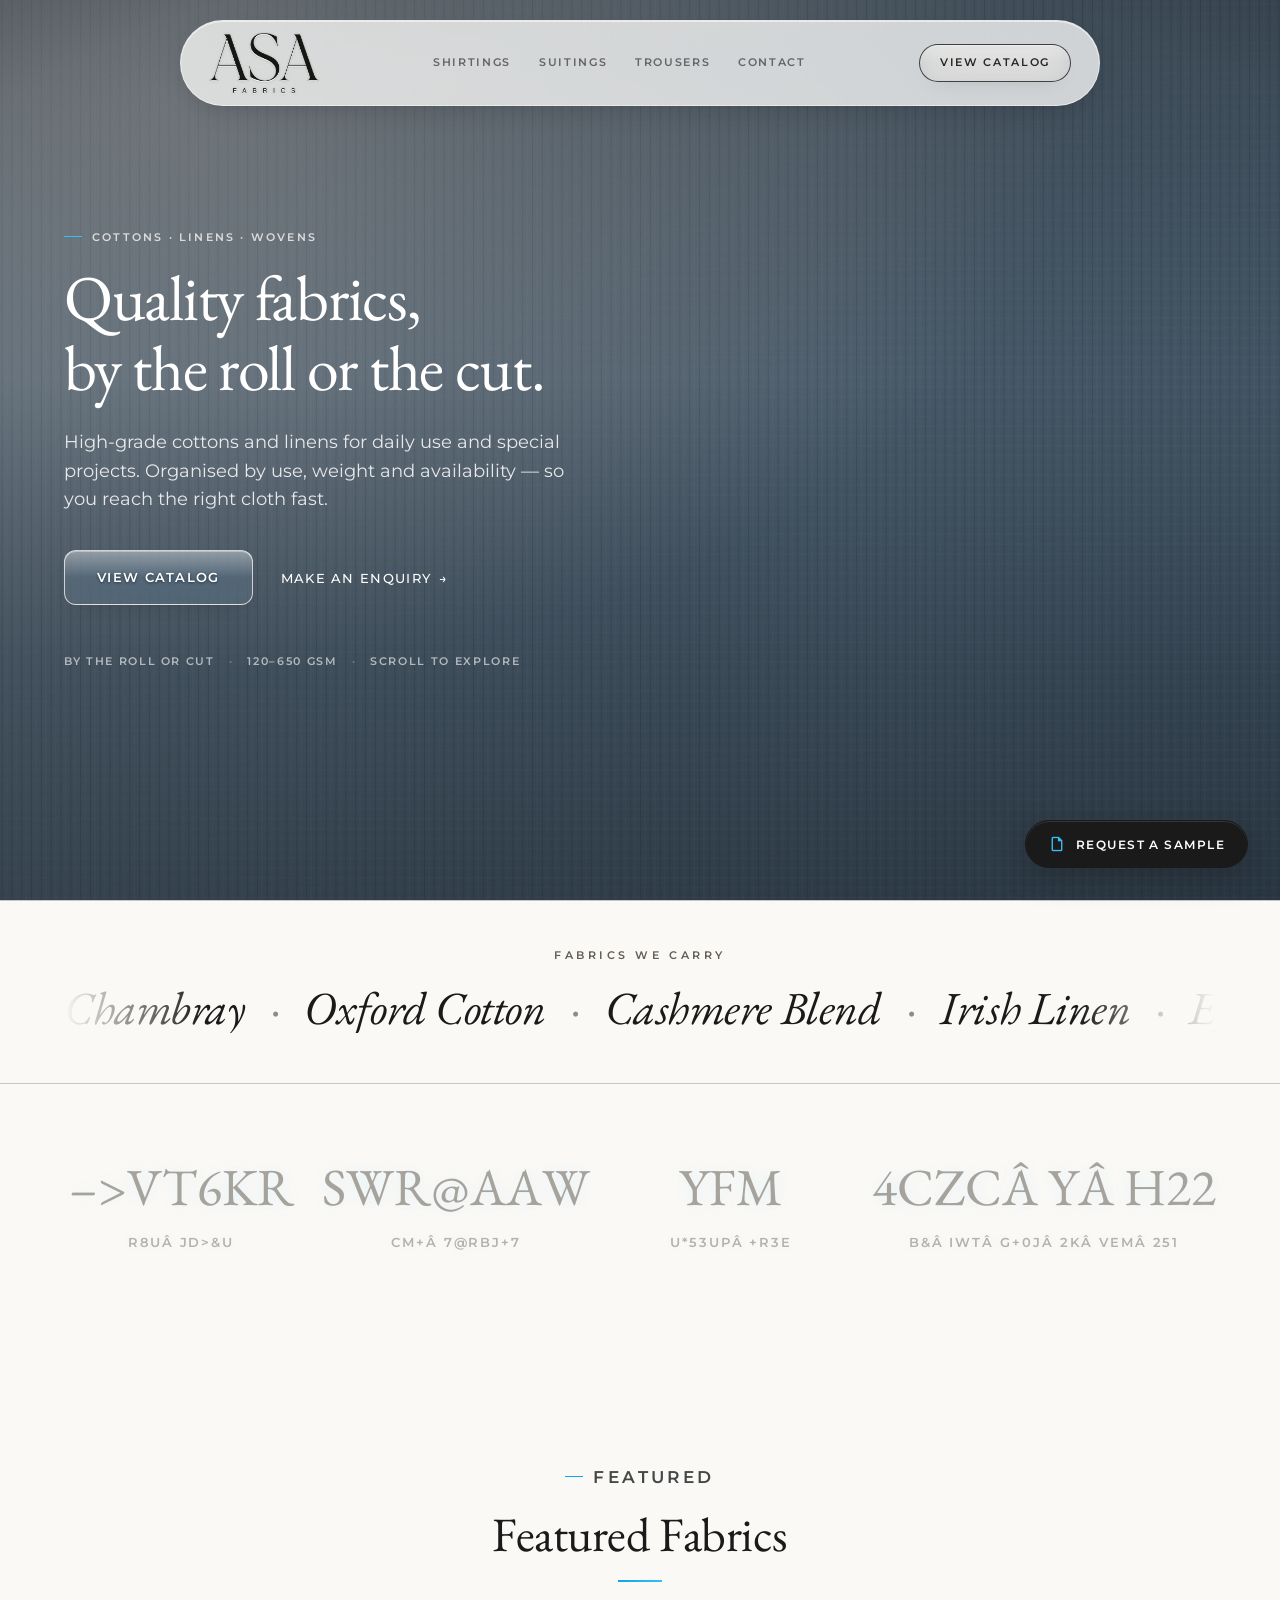
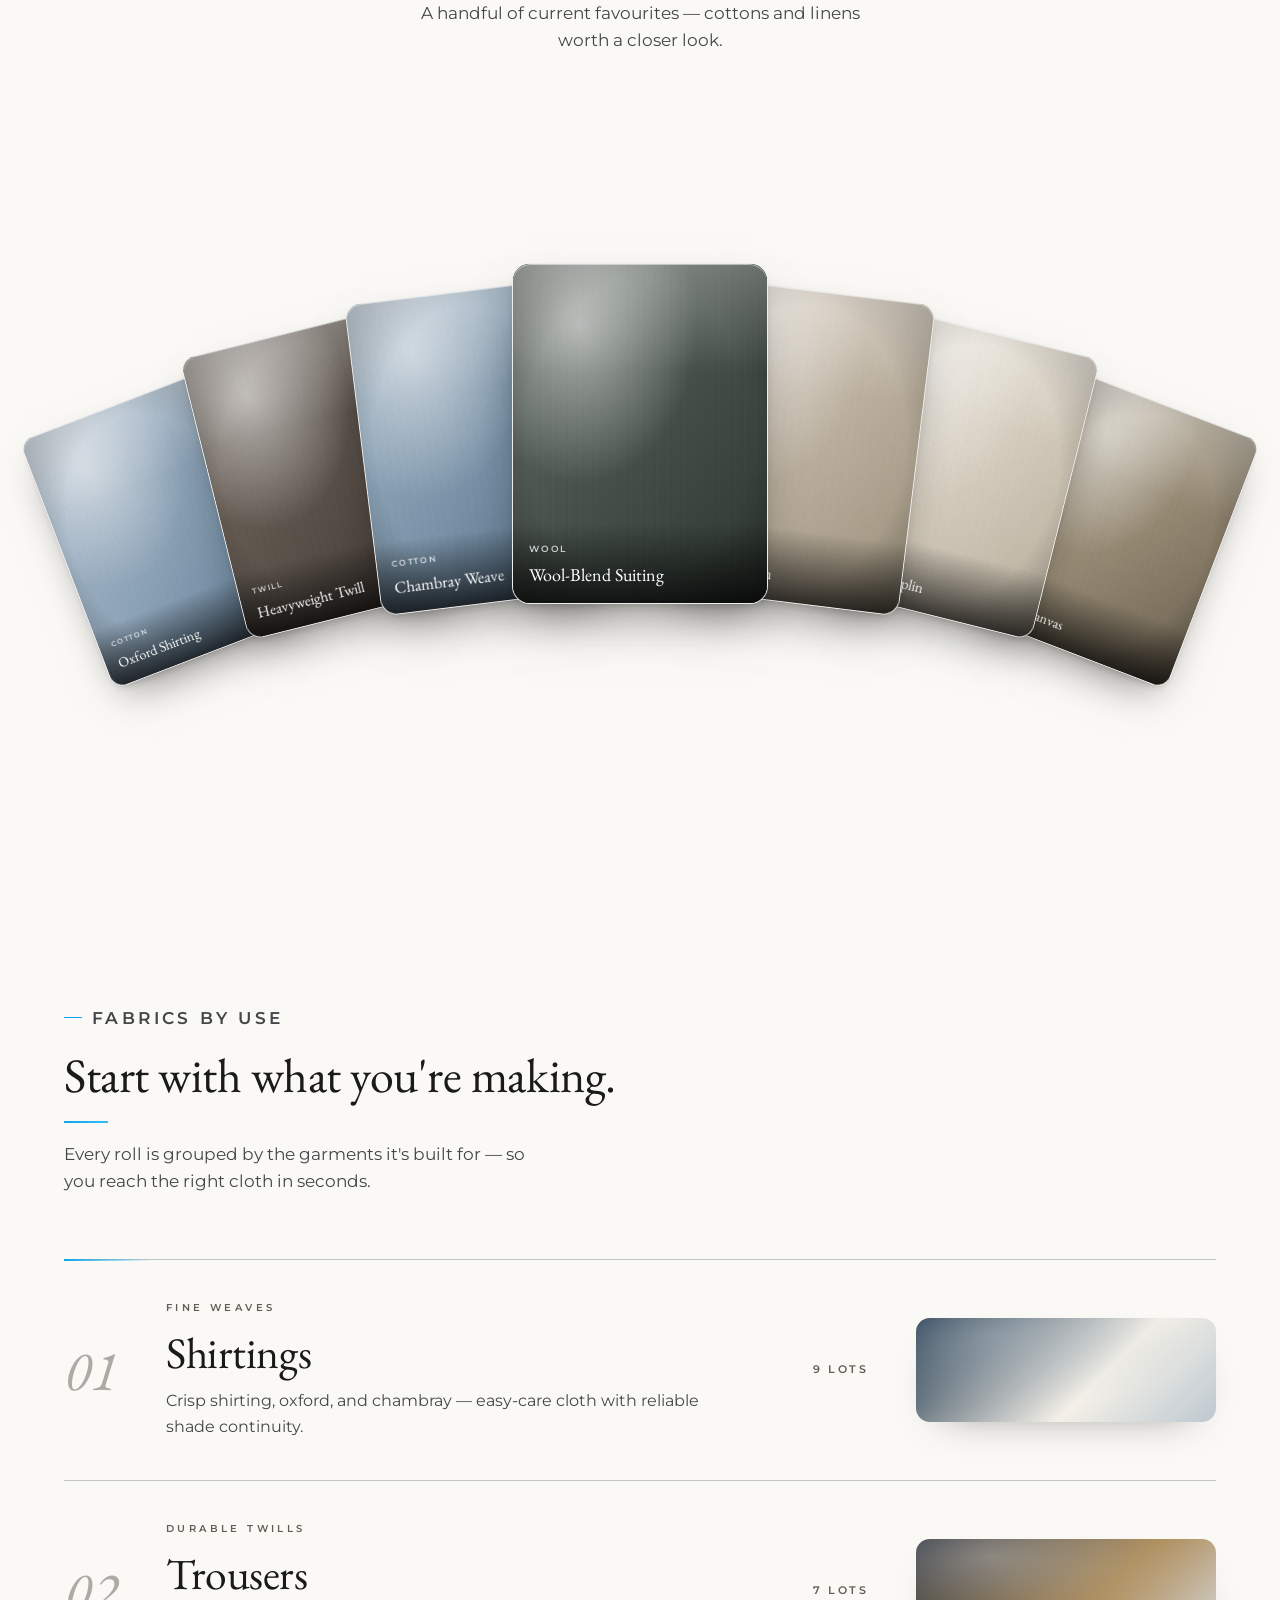
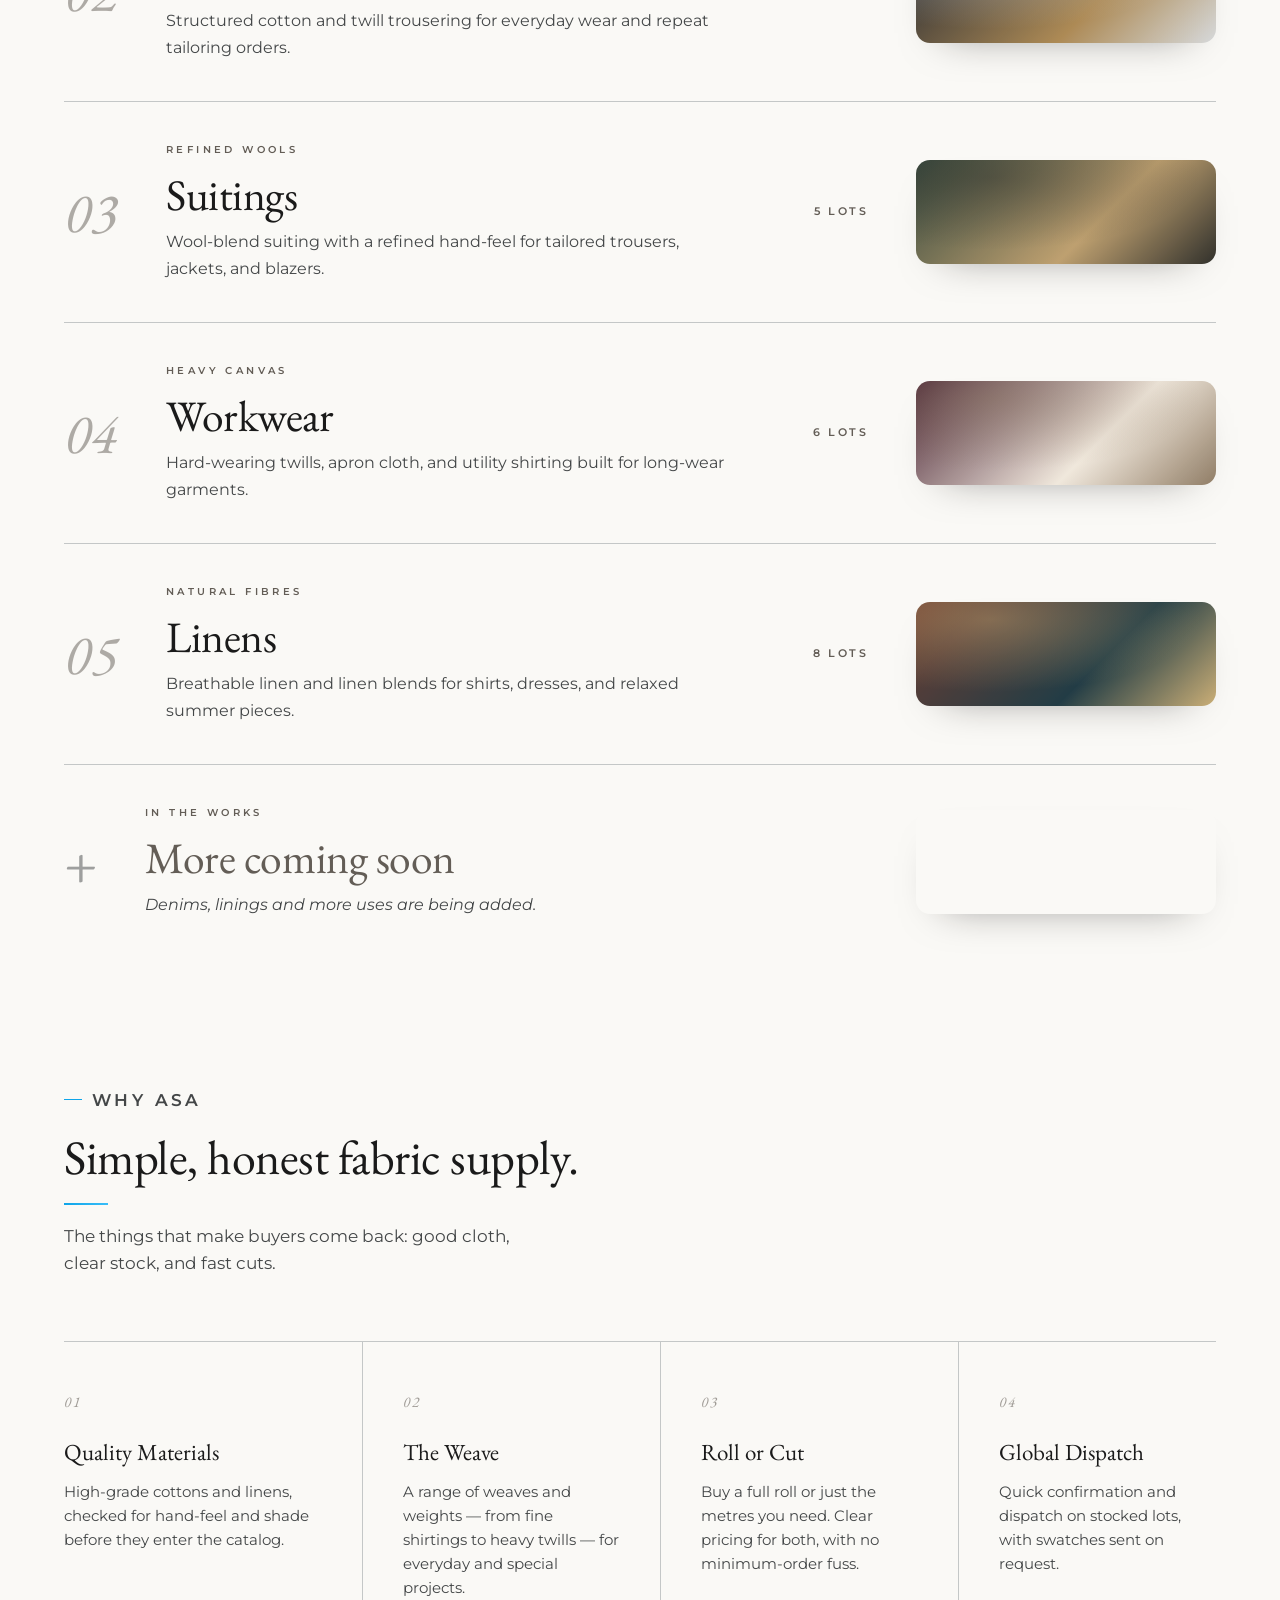
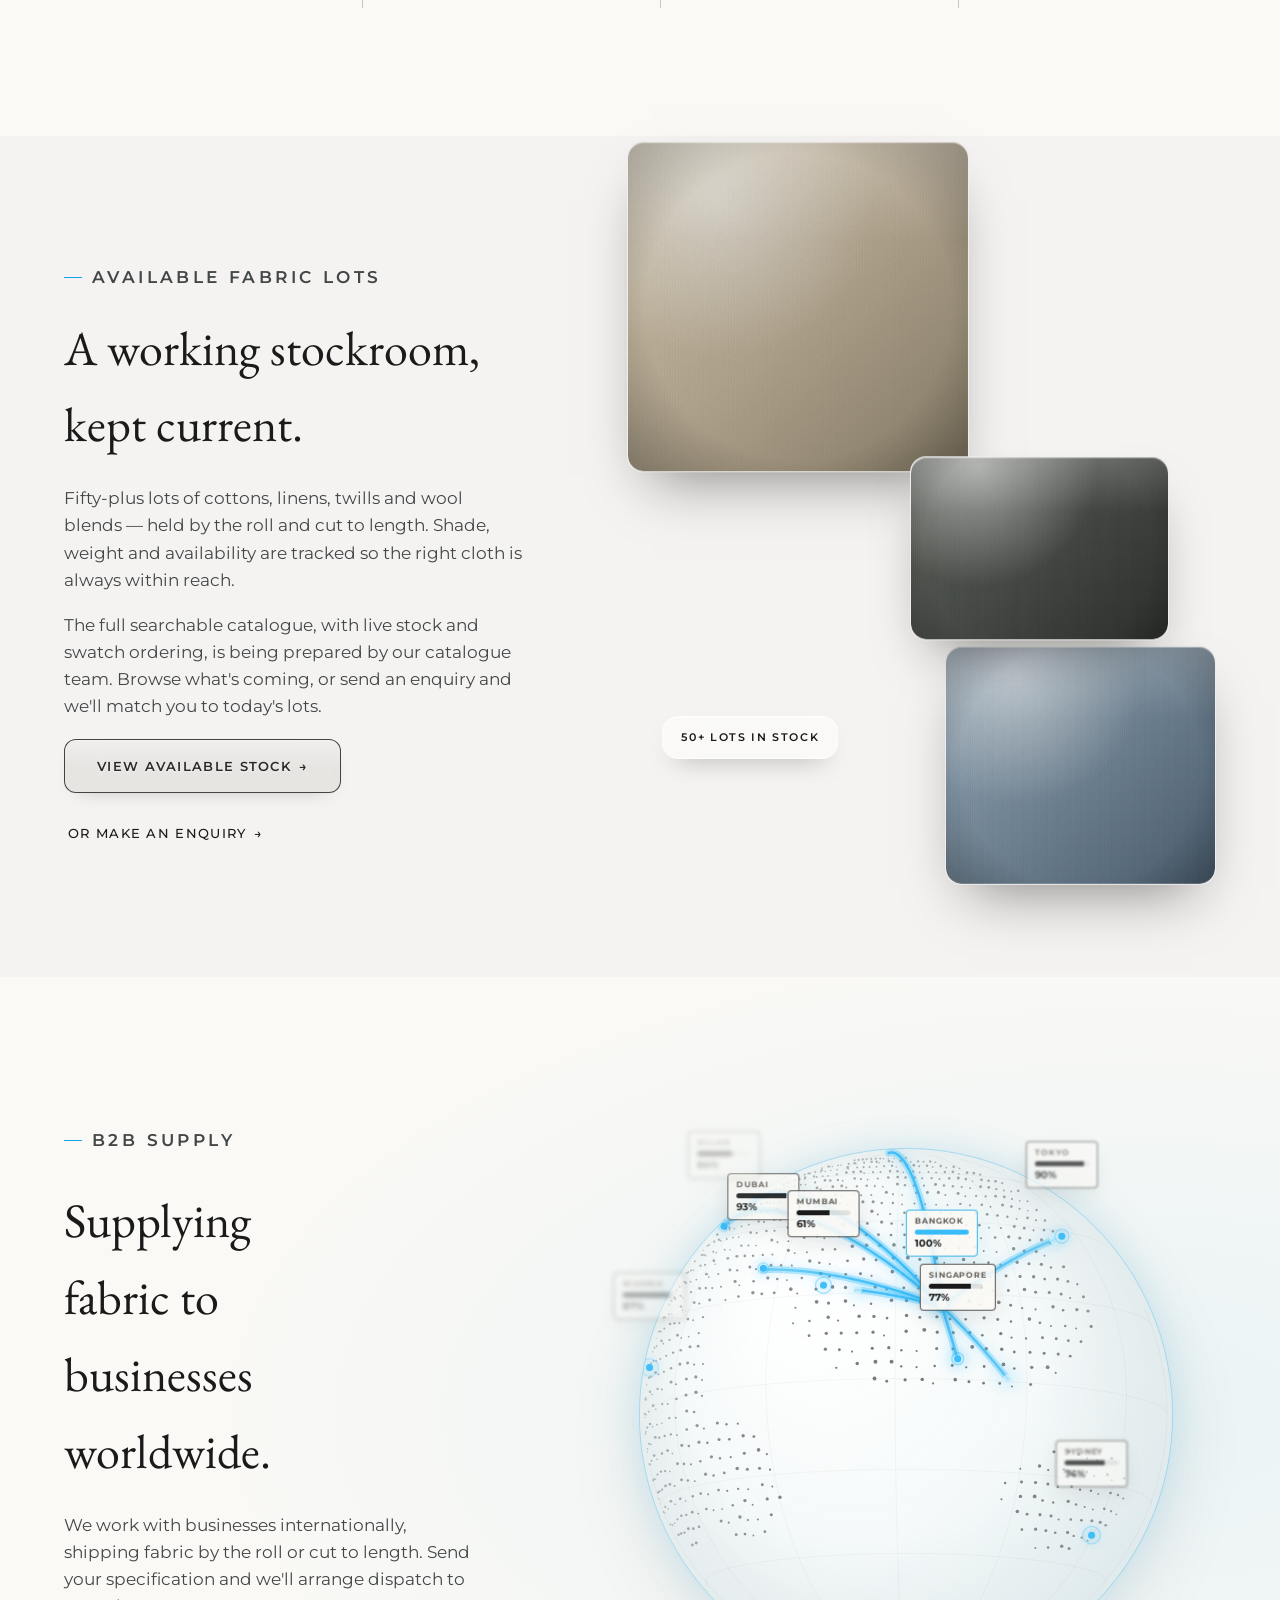
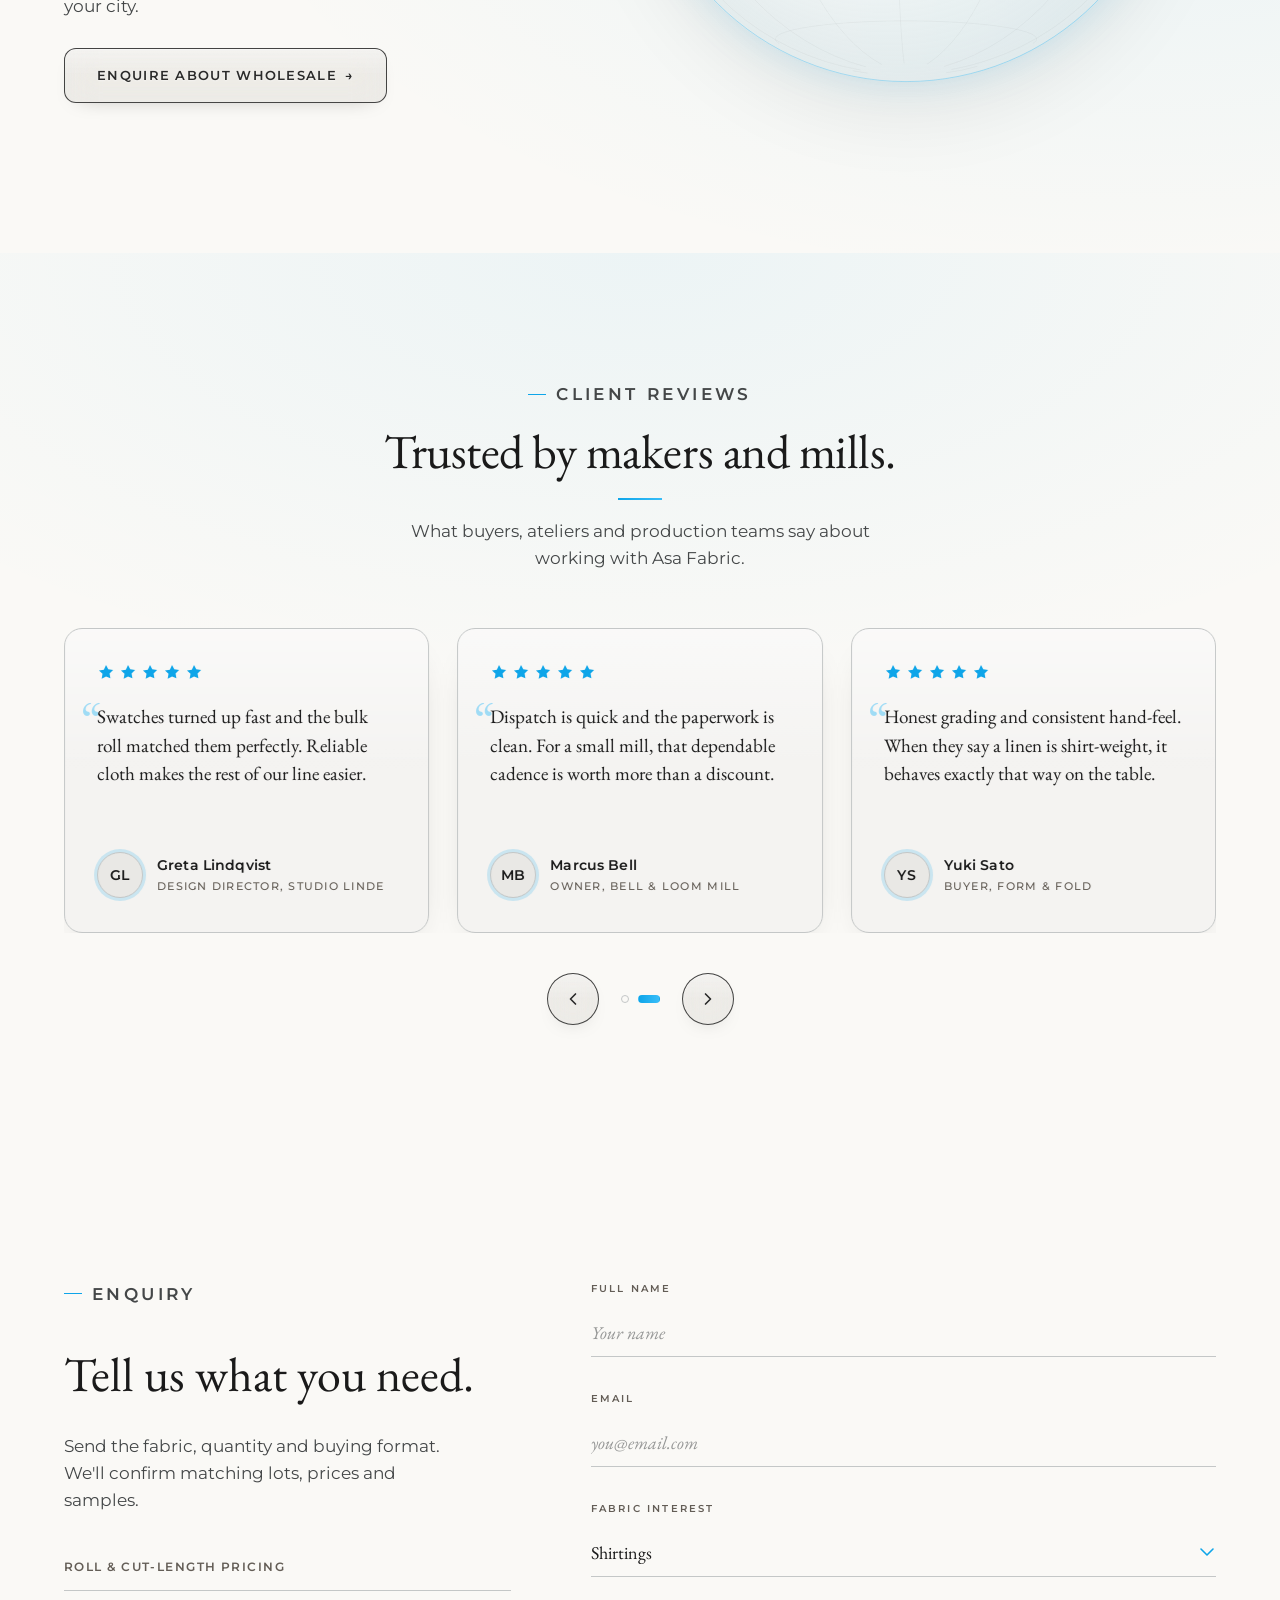
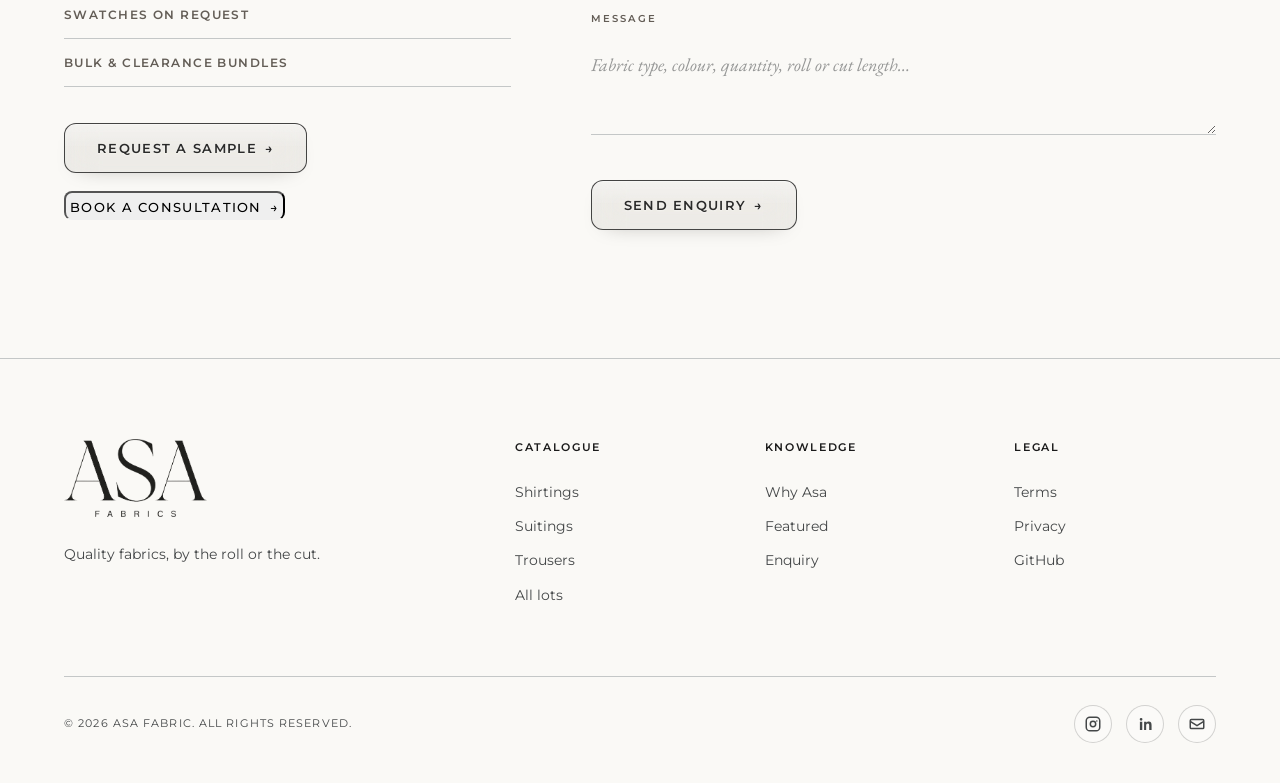
==== commit a6f4e3ae: "Merge feature/customer-consultation-booking: consultation booking & sample request workflow # Confli" ====
--- a/index.html
+++ b/index.html
@@ -11,7 +11,7 @@
   <link rel="preconnect" href="https://fonts.gstatic.com" crossorigin>
   <!-- EB Garamond (serif), Montserrat (sans), Material Symbols (icons) -->
   <link href="https://fonts.googleapis.com/css2?family=EB+Garamond:ital,wght@0,400;0,500;0,600;1,400;1,500&family=Montserrat:wght@400;500;600;700&family=Material+Symbols+Outlined:opsz,wght,FILL,GRAD@24,400,0,0&display=swap" rel="stylesheet">
-  <link rel="stylesheet" href="styles.css?v=20260701-1">
+  <link rel="stylesheet" href="styles.css?v=20260703-1">
 
   <!-- GSAP (self-hosted) for the Featured Fabrics fan-carousel; app.js feature-detects window.gsap -->
   <script src="assets/gsap.min.js?v=20260627-1"></script>
@@ -298,6 +298,16 @@
           <li>Swatches on request</li>
           <li>Bulk &amp; clearance bundles</li>
         </ul>
+        <!-- Open the consultation / sample modal (initConsultation in app.js).
+             The quick form below stays as the no-JS / lightweight path. -->
+        <div class="contact-cta reveal">
+          <button class="btn btn-solid" type="button" data-consult-open="sample">
+            Request a sample <span aria-hidden="true">→</span>
+          </button>
+          <button class="btn-link" type="button" data-consult-open="consultation">
+            Book a consultation <span aria-hidden="true">→</span>
+          </button>
+        </div>
       </div>
       <form class="lead-form reveal" id="leadForm" novalidate>
         <label>
@@ -388,6 +398,208 @@
     </div>
   </footer>
 
-  <script src="app.js?v=20260701-1"></script>
+  <!-- ============================================================
+       CONSULTATION / SAMPLE REQUEST
+       A floating action button + accessible two-tab modal dialog.
+       All behavior (open/close, focus trap, tab switching, conditional
+       address fields, the date+2 rule, validation, submission) is wired
+       by initConsultation() in app.js. The dialog markup is inert until
+       JS upgrades it; the quick enquiry form (#leadForm) above remains the
+       no-JS fallback. Submits to the /api/consultation serverless function.
+       ============================================================ -->
+  <button class="fab-consult" id="fabConsult" type="button"
+          aria-haspopup="dialog" aria-controls="consultModal"
+          data-consult-open="sample" hidden>
+    <span class="fab-consult-icon material-symbols-outlined" aria-hidden="true">draft</span>
+    <span class="fab-consult-label">Request a Sample</span>
+  </button>
+
+  <div class="consult-overlay" id="consultModal" hidden>
+    <div class="consult-backdrop" data-consult-close aria-hidden="true"></div>
+
+    <div class="consult-dialog" role="dialog" aria-modal="true"
+         aria-labelledby="consultTitle" aria-describedby="consultIntro">
+      <button class="consult-close" type="button" data-consult-close aria-label="Close dialog">
+        <span class="material-symbols-outlined" aria-hidden="true">close</span>
+      </button>
+
+      <header class="consult-head">
+        <p class="eyebrow">Get started</p>
+        <h2 id="consultTitle">Request information or book a visit</h2>
+        <p class="consult-intro" id="consultIntro">Tell us what you're making and how you'd like to proceed — we'll match you to today's lots, post a sample, or schedule an in-person look at the cloth.</p>
+      </header>
+
+      <div class="consult-tabs" role="tablist" aria-label="Choose an option">
+        <button class="consult-tab is-active" type="button" role="tab"
+                id="consultTabSample" aria-selected="true" aria-controls="consultPanelSample">
+          Request Info &amp; Sample
+        </button>
+        <button class="consult-tab" type="button" role="tab" tabindex="-1"
+                id="consultTabBook" aria-selected="false" aria-controls="consultPanelBook">
+          Book a Consultation
+        </button>
+      </div>
+
+      <!-- ===== Panel 1 — Request information & sample ===== -->
+      <form class="lead-form consult-form" id="consultPanelSample" role="tabpanel"
+            aria-labelledby="consultTabSample" data-type="sample" novalidate>
+        <!-- honeypot (hidden from users; bots fill it) -->
+        <div class="consult-hp" aria-hidden="true">
+          <label>Website<input type="text" name="website" tabindex="-1" autocomplete="off"></label>
+        </div>
+
+        <div class="consult-grid">
+          <label>Full Name
+            <span class="field"><input type="text" name="fullName" autocomplete="name" placeholder="Your name" required></span>
+            <span class="field-error" data-error-for="fullName" aria-live="polite"></span>
+          </label>
+          <label>Company <span class="optional">(optional)</span>
+            <span class="field"><input type="text" name="company" autocomplete="organization" placeholder="Company name"></span>
+          </label>
+          <label>Email
+            <span class="field"><input type="email" name="email" autocomplete="email" placeholder="you@email.com" required></span>
+            <span class="field-error" data-error-for="email" aria-live="polite"></span>
+          </label>
+          <label>Phone Number
+            <span class="field"><input type="tel" name="phone" autocomplete="tel" placeholder="+44 …" required></span>
+            <span class="field-error" data-error-for="phone" aria-live="polite"></span>
+          </label>
+        </div>
+
+        <fieldset class="consult-fieldset consult-span">
+          <legend>Fabrics of interest</legend>
+          <div class="chip-group" role="group" aria-label="Fabrics of interest">
+            <label class="chip"><input type="checkbox" name="products" value="Shirtings"><span>Shirtings</span></label>
+            <label class="chip"><input type="checkbox" name="products" value="Suitings"><span>Suitings</span></label>
+            <label class="chip"><input type="checkbox" name="products" value="Trousers"><span>Trousers</span></label>
+            <label class="chip"><input type="checkbox" name="products" value="Workwear"><span>Workwear</span></label>
+            <label class="chip"><input type="checkbox" name="products" value="Linens"><span>Linens</span></label>
+            <label class="chip"><input type="checkbox" name="products" value="Cottons"><span>Cottons</span></label>
+            <label class="chip"><input type="checkbox" name="products" value="Bulk / clearance"><span>Bulk / clearance</span></label>
+            <label class="chip"><input type="checkbox" name="products" value="Other"><span>Other</span></label>
+          </div>
+          <span class="field-error" data-error-for="products" aria-live="polite"></span>
+        </fieldset>
+
+        <label class="consult-span">Project details &amp; requirements
+          <span class="field"><textarea name="projectDetails" placeholder="Fabric type, colour, quantity, roll or cut length, timelines…"></textarea></span>
+        </label>
+
+        <fieldset class="consult-fieldset consult-span">
+          <legend>How would you like to receive information?</legend>
+          <div class="radio-cards" role="radiogroup" aria-label="Preferred response">
+            <label class="radio-card">
+              <input type="radio" name="deliveryMethod" value="email" checked>
+              <span class="radio-card-body">
+                <strong>Email me more information</strong>
+                <small>We'll send details, pricing and swatch photos by email.</small>
+              </span>
+            </label>
+            <label class="radio-card">
+              <input type="radio" name="deliveryMethod" value="post">
+              <span class="radio-card-body">
+                <strong>Send me a physical sample by post</strong>
+                <small>We'll mail a cut swatch to your delivery address.</small>
+              </span>
+            </label>
+          </div>
+          <span class="field-error" data-error-for="deliveryMethod" aria-live="polite"></span>
+        </fieldset>
+
+        <!-- Conditional postal address — revealed only for "by post" -->
+        <div class="consult-address consult-span" data-address hidden>
+          <p class="consult-subhead">Where should we post your sample?</p>
+          <div class="consult-grid">
+            <label class="consult-span">Delivery Address
+              <span class="field"><input type="text" name="addressLine1" autocomplete="address-line1" placeholder="Street and number"></span>
+              <span class="field-error" data-error-for="addressLine1" aria-live="polite"></span>
+            </label>
+            <label>City
+              <span class="field"><input type="text" name="city" autocomplete="address-level2" placeholder="City"></span>
+              <span class="field-error" data-error-for="city" aria-live="polite"></span>
+            </label>
+            <label>Postal Code
+              <span class="field"><input type="text" name="postalCode" autocomplete="postal-code" placeholder="Postal / ZIP"></span>
+              <span class="field-error" data-error-for="postalCode" aria-live="polite"></span>
+            </label>
+            <label class="consult-span">Country
+              <span class="field"><input type="text" name="country" autocomplete="country-name" placeholder="Country"></span>
+              <span class="field-error" data-error-for="country" aria-live="polite"></span>
+            </label>
+          </div>
+        </div>
+
+        <div class="consult-actions consult-span">
+          <button class="btn btn-solid consult-submit" type="submit">
+            <span class="consult-submit-label">Send Request <span aria-hidden="true">→</span></span>
+            <span class="consult-spinner" aria-hidden="true"></span>
+          </button>
+          <p class="consult-form-error" data-form-error role="alert" hidden></p>
+        </div>
+      </form>
+
+      <!-- ===== Panel 2 — Book an in-person consultation ===== -->
+      <form class="lead-form consult-form" id="consultPanelBook" role="tabpanel"
+            aria-labelledby="consultTabBook" data-type="consultation" novalidate hidden>
+        <div class="consult-hp" aria-hidden="true">
+          <label>Website<input type="text" name="website" tabindex="-1" autocomplete="off"></label>
+        </div>
+
+        <div class="consult-grid">
+          <label>Full Name
+            <span class="field"><input type="text" name="fullName" autocomplete="name" placeholder="Your name" required></span>
+            <span class="field-error" data-error-for="fullName" aria-live="polite"></span>
+          </label>
+          <label>Company <span class="optional">(optional)</span>
+            <span class="field"><input type="text" name="company" autocomplete="organization" placeholder="Company name"></span>
+          </label>
+          <label>Email
+            <span class="field"><input type="email" name="email" autocomplete="email" placeholder="you@email.com" required></span>
+            <span class="field-error" data-error-for="email" aria-live="polite"></span>
+          </label>
+          <label>Phone Number
+            <span class="field"><input type="tel" name="phone" autocomplete="tel" placeholder="+44 …" required></span>
+            <span class="field-error" data-error-for="phone" aria-live="polite"></span>
+          </label>
+          <label>Preferred Date
+            <span class="field"><input type="date" name="preferredDate" required></span>
+            <span class="consult-hint" data-earliest-hint></span>
+            <span class="field-error" data-error-for="preferredDate" aria-live="polite"></span>
+          </label>
+          <label>Preferred Time
+            <span class="field"><select name="timeSlot" required>
+              <option value="" disabled selected>Select a time slot</option>
+              <option value="Morning (9:00–12:00)">Morning (9:00–12:00)</option>
+              <option value="Midday (12:00–15:00)">Midday (12:00–15:00)</option>
+              <option value="Afternoon (15:00–18:00)">Afternoon (15:00–18:00)</option>
+            </select></span>
+            <span class="field-error" data-error-for="timeSlot" aria-live="polite"></span>
+          </label>
+        </div>
+
+        <label class="consult-span">Project requirements
+          <span class="field"><textarea name="projectDetails" placeholder="What you'd like to see — fabrics, quantities, the project you're sourcing for…"></textarea></span>
+        </label>
+
+        <div class="consult-actions consult-span">
+          <button class="btn btn-solid consult-submit" type="submit">
+            <span class="consult-submit-label">Book Consultation <span aria-hidden="true">→</span></span>
+            <span class="consult-spinner" aria-hidden="true"></span>
+          </button>
+          <p class="consult-form-error" data-form-error role="alert" hidden></p>
+        </div>
+      </form>
+
+      <!-- ===== Shared success state (shown after a successful submit) ===== -->
+      <div class="consult-success" data-success hidden>
+        <span class="consult-success-mark material-symbols-outlined" aria-hidden="true">check_circle</span>
+        <h3 data-success-title>Thank you — your request is in.</h3>
+        <p data-success-body>The team will follow up shortly. A confirmation has been sent to your email.</p>
+        <button class="btn btn-solid" type="button" data-consult-close>Done</button>
+      </div>
+    </div>
+  </div>
+
+  <script src="app.js?v=20260703-1"></script>
 </body>
 </html>
--- a/styles.css
+++ b/styles.css
@@ -1254,6 +1254,256 @@
 }
 
 /* ============================================================
+   Consultation / Sample request — floating action + modal dialog
+   Re-uses the site tokens (canvas/ink/accent-blue, EB Garamond + Montserrat,
+   liquid-glass buttons, hairline borders, 8px spacing). The modal forms carry
+   BOTH `.lead-form` (to inherit the bespoke field styling) and `.consult-form`
+   (layout + the chip/radio/address extensions below). All motion is gated by
+   the global prefers-reduced-motion block further down.
+   ============================================================ */
+:root {
+  --error: #b3261e;
+  --error-soft: rgba(179,38,30,0.08);
+  --consult-radius: 18px;
+}
+
+/* ---- CTA row in the enquiry section ---- */
+.contact-cta {
+  display: flex; flex-wrap: wrap; align-items: center; gap: 18px 24px;
+  margin-top: 36px;
+}
+.contact-cta .btn { margin: 0; }
+
+/* ---- Floating action button (revealed by JS) ---- */
+.fab-consult {
+  position: fixed; right: clamp(16px, 3vw, 32px); bottom: clamp(16px, 3vw, 32px);
+  z-index: 90; display: inline-flex; align-items: center; gap: 10px;
+  padding: 14px 22px; border-radius: 999px;
+  font-family: var(--sans); font-size: 12px; font-weight: 600;
+  letter-spacing: 0.12em; text-transform: uppercase; color: #fff;
+  background: var(--ink); border: 1px solid var(--ink);
+  box-shadow: 0 10px 30px rgba(20,18,15,0.28), inset 0 1px 0 rgba(255,255,255,0.12);
+  transition: transform 0.25s var(--glass-ease), box-shadow 0.25s var(--glass-ease),
+              background-color 0.25s var(--glass-ease);
+}
+.fab-consult:hover {
+  transform: translateY(-2px) scale(1.02);
+  box-shadow: 0 16px 40px rgba(20,18,15,0.34), inset 0 1px 0 rgba(255,255,255,0.18);
+}
+.fab-consult:active { transform: translateY(0) scale(0.99); }
+.fab-consult:focus-visible { outline: 2px solid var(--accent-blue); outline-offset: 3px; }
+.fab-consult .fab-consult-icon { font-size: 18px; color: var(--accent-blue-soft); }
+/* `hidden` must win over the explicit display (used for no-JS + progressive
+   enhancement; the FAB is revealed by initConsultation). */
+.fab-consult[hidden] { display: none; }
+
+/* ---- Overlay + backdrop ---- */
+.consult-overlay {
+  position: fixed; inset: 0; z-index: 200;
+  display: flex; align-items: flex-start; justify-content: center;
+  padding: clamp(16px, 5vh, 64px) clamp(12px, 4vw, 40px);
+  overflow-y: auto;
+}
+/* `hidden` must override the flex display, or the (invisible) overlay would
+   still capture pointer events across the whole page. */
+.consult-overlay[hidden] { display: none; }
+.consult-backdrop {
+  position: fixed; inset: 0; background: rgba(20,18,15,0.55);
+  -webkit-backdrop-filter: blur(8px) saturate(120%); backdrop-filter: blur(8px) saturate(120%);
+  opacity: 0; transition: opacity 0.3s var(--glass-ease);
+}
+.consult-overlay.is-open .consult-backdrop { opacity: 1; }
+body.consult-open { overflow: hidden; }
+
+/* ---- Dialog card ---- */
+.consult-dialog {
+  position: relative; width: 100%; max-width: 720px; margin: auto;
+  background: var(--canvas); border: 1px solid var(--hairline);
+  border-radius: var(--consult-radius);
+  box-shadow: 0 30px 80px rgba(20,18,15,0.30);
+  padding: clamp(28px, 4vw, 48px);
+  opacity: 0; transform: translateY(16px) scale(0.985);
+  transition: opacity 0.35s var(--glass-ease), transform 0.35s var(--glass-ease);
+}
+.consult-overlay.is-open .consult-dialog { opacity: 1; transform: none; }
+
+.consult-close {
+  position: absolute; top: 16px; right: 16px;
+  display: inline-flex; align-items: center; justify-content: center;
+  width: 40px; height: 40px; border-radius: 999px;
+  background: transparent; border: 1px solid transparent; color: var(--muted);
+  transition: background-color 0.2s var(--glass-ease), color 0.2s var(--glass-ease),
+              border-color 0.2s var(--glass-ease);
+}
+.consult-close:hover { background: var(--tonal); color: var(--ink); border-color: var(--hairline); }
+.consult-close:focus-visible { outline: 2px solid var(--accent-blue); outline-offset: 2px; }
+.consult-close .material-symbols-outlined { font-size: 22px; }
+
+/* ---- Header ---- */
+.consult-head { margin: 0 0 24px; padding-right: 36px; }
+.consult-head h2 { font-size: clamp(24px, 4vw, 34px); margin: 0 0 12px; }
+.consult-intro { color: var(--muted); font-size: 15px; line-height: 1.6; margin: 0; max-width: 56ch; }
+
+/* ---- Tabs ---- */
+.consult-tabs {
+  display: flex; gap: 4px; margin: 0 0 28px;
+  border-bottom: 1px solid var(--hairline);
+}
+.consult-tabs[hidden] { display: none; }
+.consult-tab {
+  position: relative; background: transparent; border: none;
+  padding: 12px 16px 14px; color: var(--muted-2);
+  font-family: var(--sans); font-size: 11px; font-weight: 600;
+  letter-spacing: 0.14em; text-transform: uppercase;
+  transition: color 0.2s var(--glass-ease);
+}
+.consult-tab::after {
+  content: ""; position: absolute; left: 12px; right: 12px; bottom: -1px; height: 2px;
+  background: var(--accent-blue); transform: scaleX(0); transform-origin: left center;
+  transition: transform 0.3s var(--glass-ease);
+}
+.consult-tab:hover { color: var(--ink); }
+.consult-tab.is-active { color: var(--ink); }
+.consult-tab.is-active::after { transform: scaleX(1); }
+.consult-tab:focus-visible { outline: 2px solid var(--accent-blue); outline-offset: 2px; border-radius: 6px; }
+
+/* ---- Form layout (overrides .lead-form flex) ---- */
+.consult-form { display: flex; flex-direction: column; gap: 22px; }
+.consult-form[hidden] { display: none; }
+.consult-grid { display: grid; grid-template-columns: 1fr 1fr; gap: 22px 24px; }
+.consult-span { grid-column: 1 / -1; }
+.consult-form .optional { text-transform: none; letter-spacing: 0; font-weight: 400; color: var(--muted); opacity: 0.7; }
+.consult-subhead {
+  font-family: var(--sans); font-size: 10px; font-weight: 600;
+  letter-spacing: 0.22em; text-transform: uppercase; color: var(--muted-2);
+  margin: 0 0 16px;
+}
+.consult-hint { font-family: var(--sans); font-size: 11px; color: var(--muted-2); margin-top: 6px; letter-spacing: 0.02em; }
+
+/* date input: keep it consistent with the serif fields, show the native picker */
+.consult-form input[type="date"] { font-family: var(--serif); }
+.consult-form input[type="date"]::-webkit-calendar-picker-indicator { cursor: pointer; opacity: 0.6; }
+
+/* ---- Fieldsets / legends ---- */
+.consult-fieldset { border: none; margin: 0; padding: 0; min-width: 0; }
+.consult-fieldset legend {
+  padding: 0; margin: 0 0 14px;
+  font-family: var(--sans); font-size: 10px; font-weight: 600;
+  letter-spacing: 0.22em; text-transform: uppercase; color: var(--muted-2);
+}
+
+/* ---- Reset checkbox/radio inputs (they'd otherwise inherit .lead-form input) ---- */
+.consult-form input[type="checkbox"],
+.consult-form input[type="radio"] {
+  width: auto; border: none; border-bottom: none; padding: 0; margin: 0;
+  position: absolute; opacity: 0; pointer-events: none;
+}
+
+/* ---- Fabric chips ---- */
+.chip-group { display: flex; flex-wrap: wrap; gap: 10px; }
+.chip {
+  display: inline-flex; align-items: center; gap: 0;
+  padding: 10px 18px; border-radius: 999px;
+  border: 1px solid var(--hairline); background: var(--tonal);
+  cursor: pointer; transition: border-color 0.2s var(--glass-ease),
+              background-color 0.2s var(--glass-ease), color 0.2s var(--glass-ease),
+              transform 0.15s var(--glass-ease);
+}
+.chip span {
+  font-family: var(--sans); font-size: 12px; font-weight: 500;
+  letter-spacing: 0.04em; color: var(--muted); text-transform: none;
+}
+.chip:hover { border-color: var(--ink); transform: translateY(-1px); }
+.chip:has(input:checked) { background: var(--ink); border-color: var(--ink); }
+.chip:has(input:checked) span { color: #fff; }
+.chip:has(input:focus-visible) { outline: 2px solid var(--accent-blue); outline-offset: 2px; }
+
+/* ---- Delivery-method radio cards ---- */
+.radio-cards { display: grid; grid-template-columns: 1fr 1fr; gap: 14px; }
+.radio-card {
+  display: block; padding: 18px 20px; border-radius: 12px;
+  border: 1px solid var(--hairline); background: var(--tonal); cursor: pointer;
+  transition: border-color 0.2s var(--glass-ease), background-color 0.2s var(--glass-ease),
+              box-shadow 0.2s var(--glass-ease);
+}
+.radio-card-body { display: flex; flex-direction: column; gap: 5px; }
+.radio-card strong {
+  font-family: var(--serif); font-size: 16px; font-weight: 500; color: var(--ink);
+  text-transform: none; letter-spacing: 0;
+}
+.radio-card small { font-family: var(--sans); font-size: 12px; color: var(--muted); line-height: 1.5; text-transform: none; letter-spacing: 0.01em; }
+.radio-card:hover { border-color: var(--ink); }
+.radio-card:has(input:checked) {
+  border-color: var(--accent-blue);
+  box-shadow: inset 0 0 0 1px var(--accent-blue);
+  background: var(--canvas);
+}
+.radio-card:has(input:focus-visible) { outline: 2px solid var(--accent-blue); outline-offset: 2px; }
+
+/* ---- Conditional address block reveal ---- */
+.consult-address {
+  display: grid; grid-template-rows: 1fr; opacity: 1;
+  border-top: 1px solid var(--hairline); padding-top: 22px;
+  transition: opacity 0.3s var(--glass-ease);
+}
+.consult-address[hidden] { display: none; }
+
+/* ---- Validation errors ---- */
+.field-error {
+  display: block; margin-top: 8px;
+  font-family: var(--sans); font-size: 12px; font-weight: 500;
+  letter-spacing: 0.01em; text-transform: none; color: var(--error);
+}
+.field-error:empty { display: none; }
+.consult-form [aria-invalid="true"] { border-bottom-color: var(--error); }
+.chip-group[aria-invalid="true"], .radio-cards[aria-invalid="true"] { /* group-level marker, optional */ }
+
+/* ---- Actions / submit / spinner ---- */
+.consult-actions { display: flex; flex-direction: column; gap: 14px; align-items: flex-start; }
+.consult-submit { position: relative; align-self: flex-start; }
+.consult-submit .consult-spinner { display: none; }
+.consult-submit[aria-busy="true"] { pointer-events: none; opacity: 0.8; }
+.consult-submit[aria-busy="true"] .consult-submit-label { visibility: hidden; }
+.consult-submit[aria-busy="true"] .consult-spinner {
+  display: block; position: absolute; inset: 0; margin: auto;
+  width: 18px; height: 18px; border-radius: 50%;
+  border: 2px solid rgba(20,20,20,0.25); border-top-color: var(--ink);
+  animation: consult-spin 0.7s linear infinite;
+}
+@keyframes consult-spin { to { transform: rotate(360deg); } }
+.consult-form-error {
+  margin: 0; font-family: var(--sans); font-size: 13px; font-weight: 500;
+  color: var(--error); background: var(--error-soft);
+  border: 1px solid rgba(179,38,30,0.2); border-radius: 10px; padding: 12px 16px;
+}
+.consult-form-error[hidden] { display: none; }
+
+/* ---- Success state ---- */
+.consult-success { text-align: center; padding: 24px 8px 8px; }
+.consult-success[hidden] { display: none; }
+.consult-success-mark { font-size: 56px; color: var(--accent-blue); }
+.consult-success h3 { font-size: clamp(22px, 3.5vw, 30px); margin: 14px 0 10px; }
+.consult-success p { color: var(--muted); font-size: 15px; line-height: 1.6; margin: 0 auto 28px; max-width: 46ch; }
+
+/* ---- Visually-hidden honeypot ---- */
+.consult-hp {
+  position: absolute; width: 1px; height: 1px; padding: 0; margin: -1px;
+  overflow: hidden; clip: rect(0 0 0 0); white-space: nowrap; border: 0;
+}
+
+/* ---- Responsive ---- */
+@media (max-width: 720px) {
+  .consult-grid { grid-template-columns: 1fr; }
+  .radio-cards { grid-template-columns: 1fr; }
+  .consult-dialog { padding: 26px 20px; border-radius: 14px; }
+  .consult-overlay { padding: 0; align-items: stretch; }
+  .consult-dialog { max-width: none; min-height: 100%; border-radius: 0; border: none; }
+  .fab-consult .fab-consult-label { display: none; }
+  .fab-consult { padding: 14px; }
+  .fab-consult .fab-consult-icon { font-size: 22px; }
+}
+
+/* ============================================================
    Reduced motion — gate ALL motion
    ============================================================ */
 @media (prefers-reduced-motion: reduce) {
@@ -1287,6 +1537,12 @@
   .btn::before, .nav-cta::before { transform: translateX(-120%) !important; }
   /* TASK 2: nav dock magnification disabled under reduced motion */
   .nav-links.dock a { transform: none !important; }
+  /* consultation modal: appears instantly (no slide/scale); the submit
+     "spinner" can't animate, so hide it and let the busy label read instead */
+  .consult-dialog, .consult-backdrop { transition: none !important; opacity: 1 !important; transform: none !important; }
+  .fab-consult:hover, .fab-consult:active { transform: none !important; }
+  .consult-submit[aria-busy="true"] .consult-spinner { display: none !important; }
+  .consult-submit[aria-busy="true"] .consult-submit-label { visibility: visible !important; }
 }
 
 /* Client-requested fabric loop must keep moving even if the browser reports
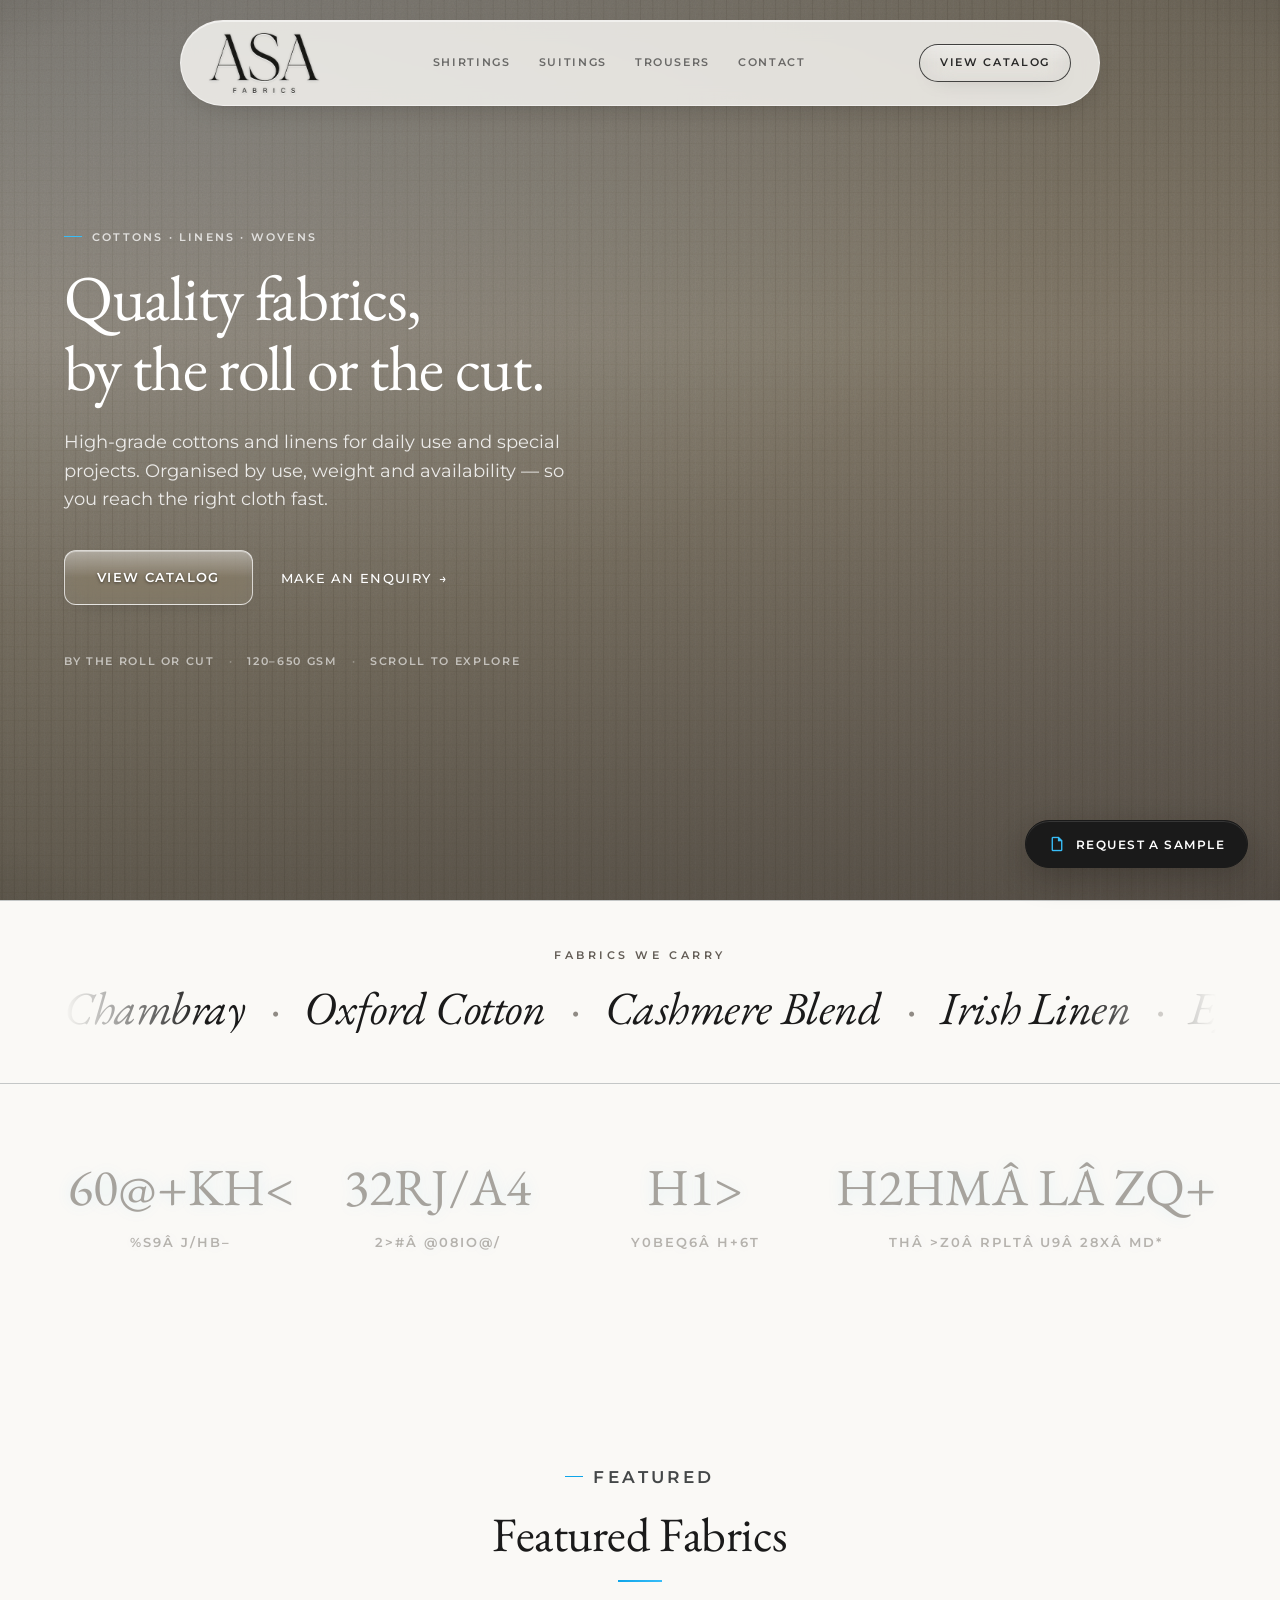
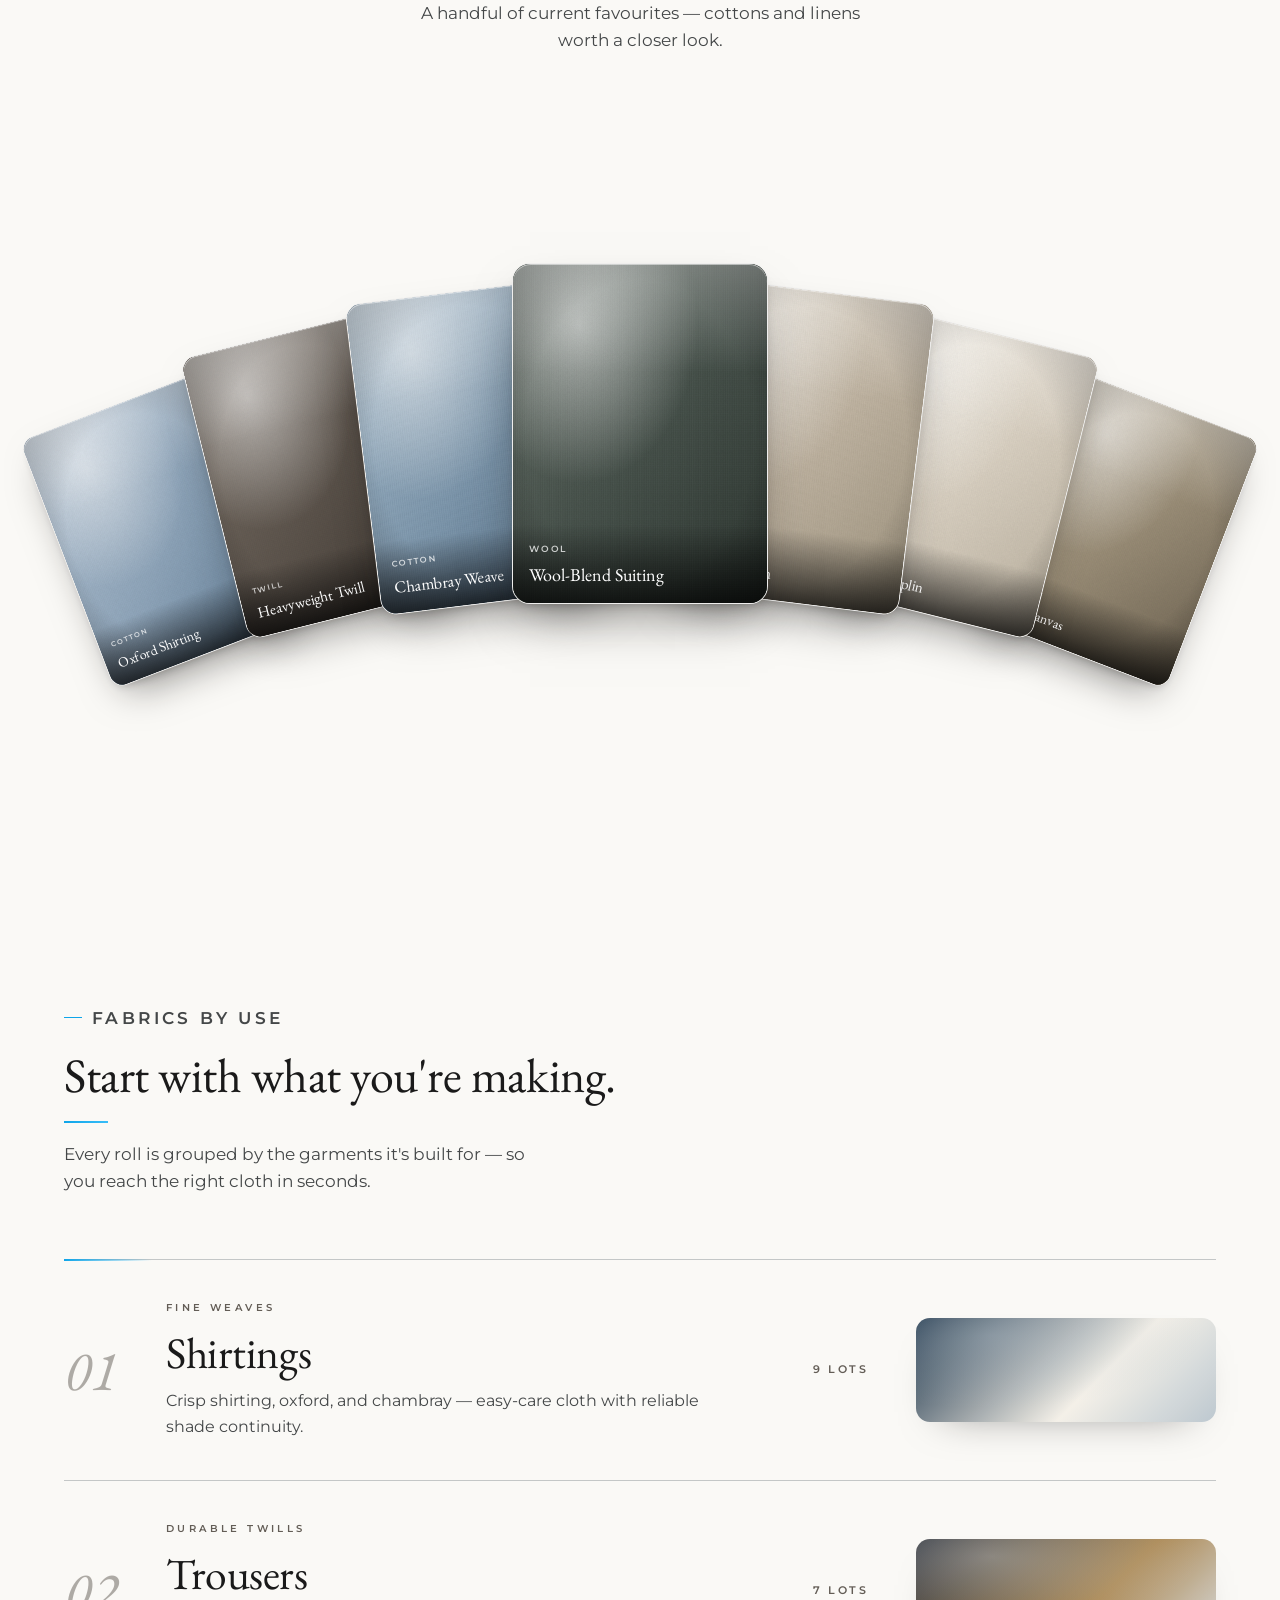
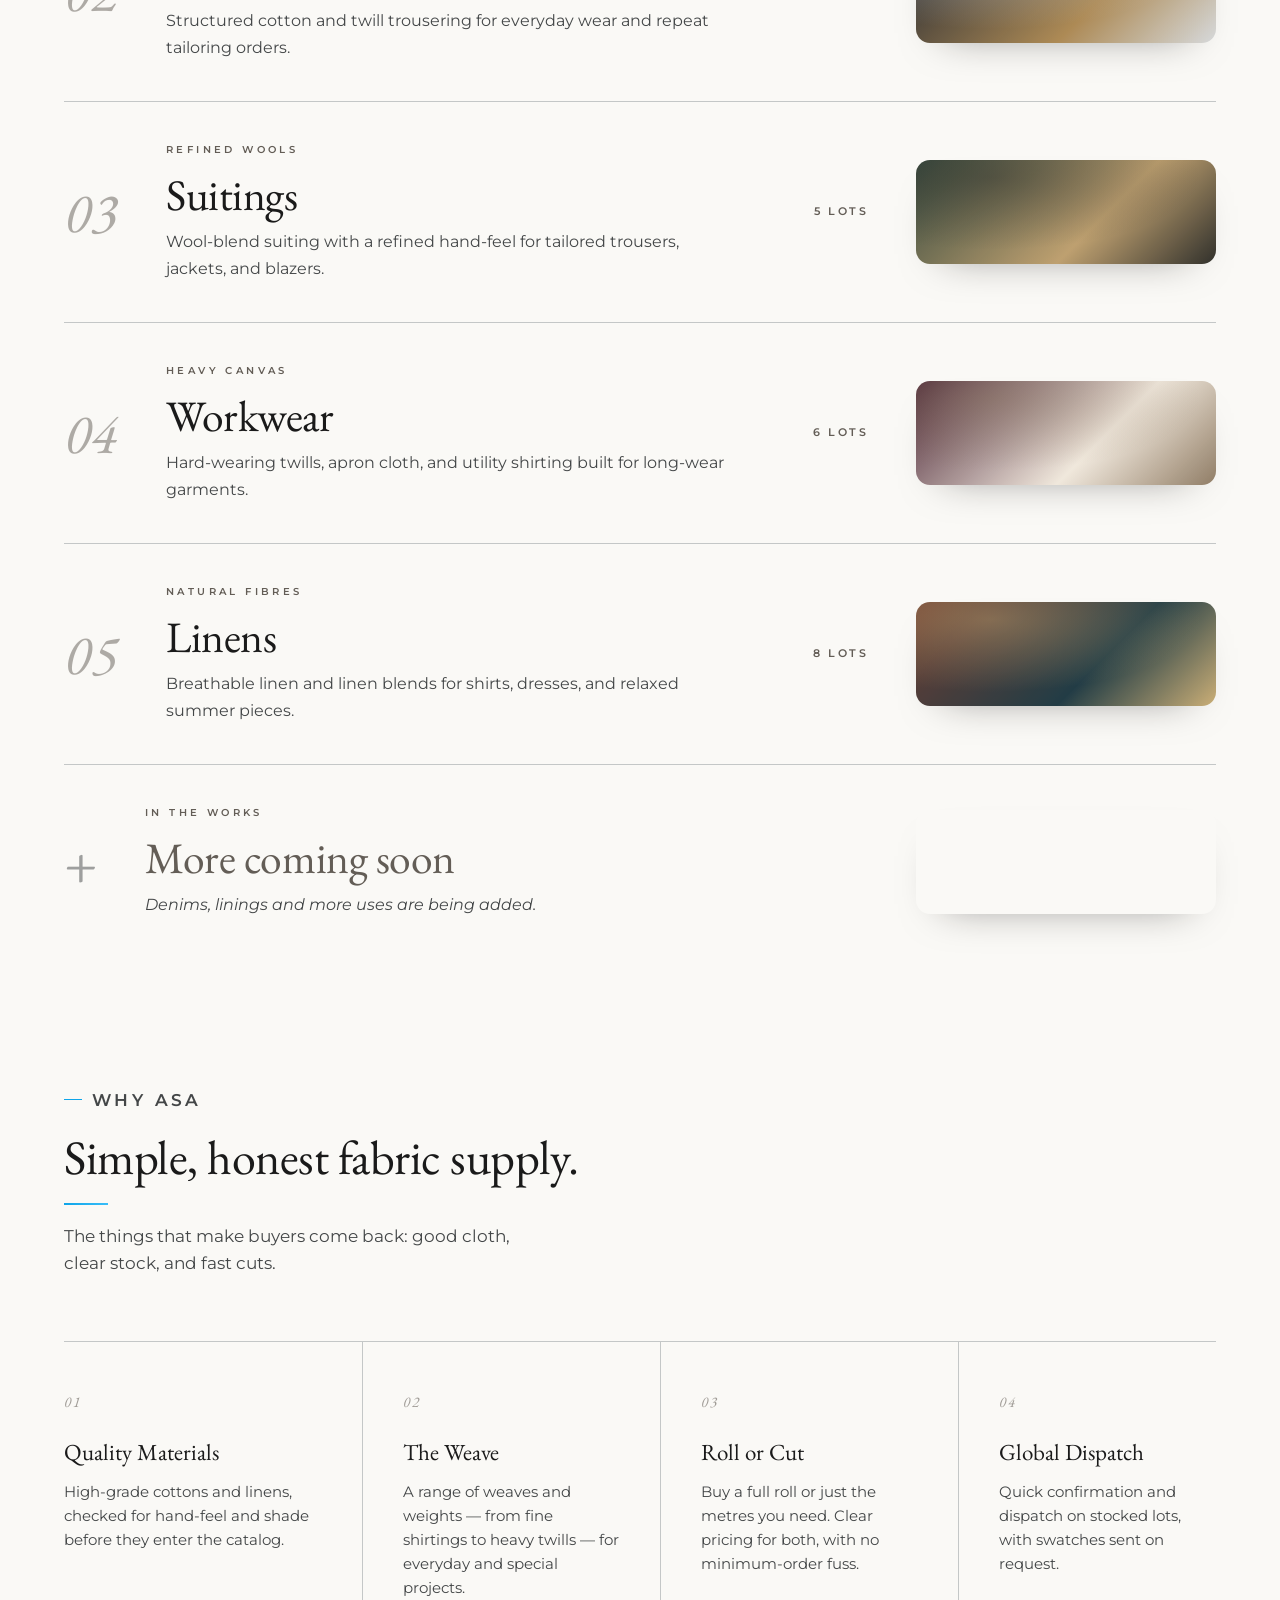
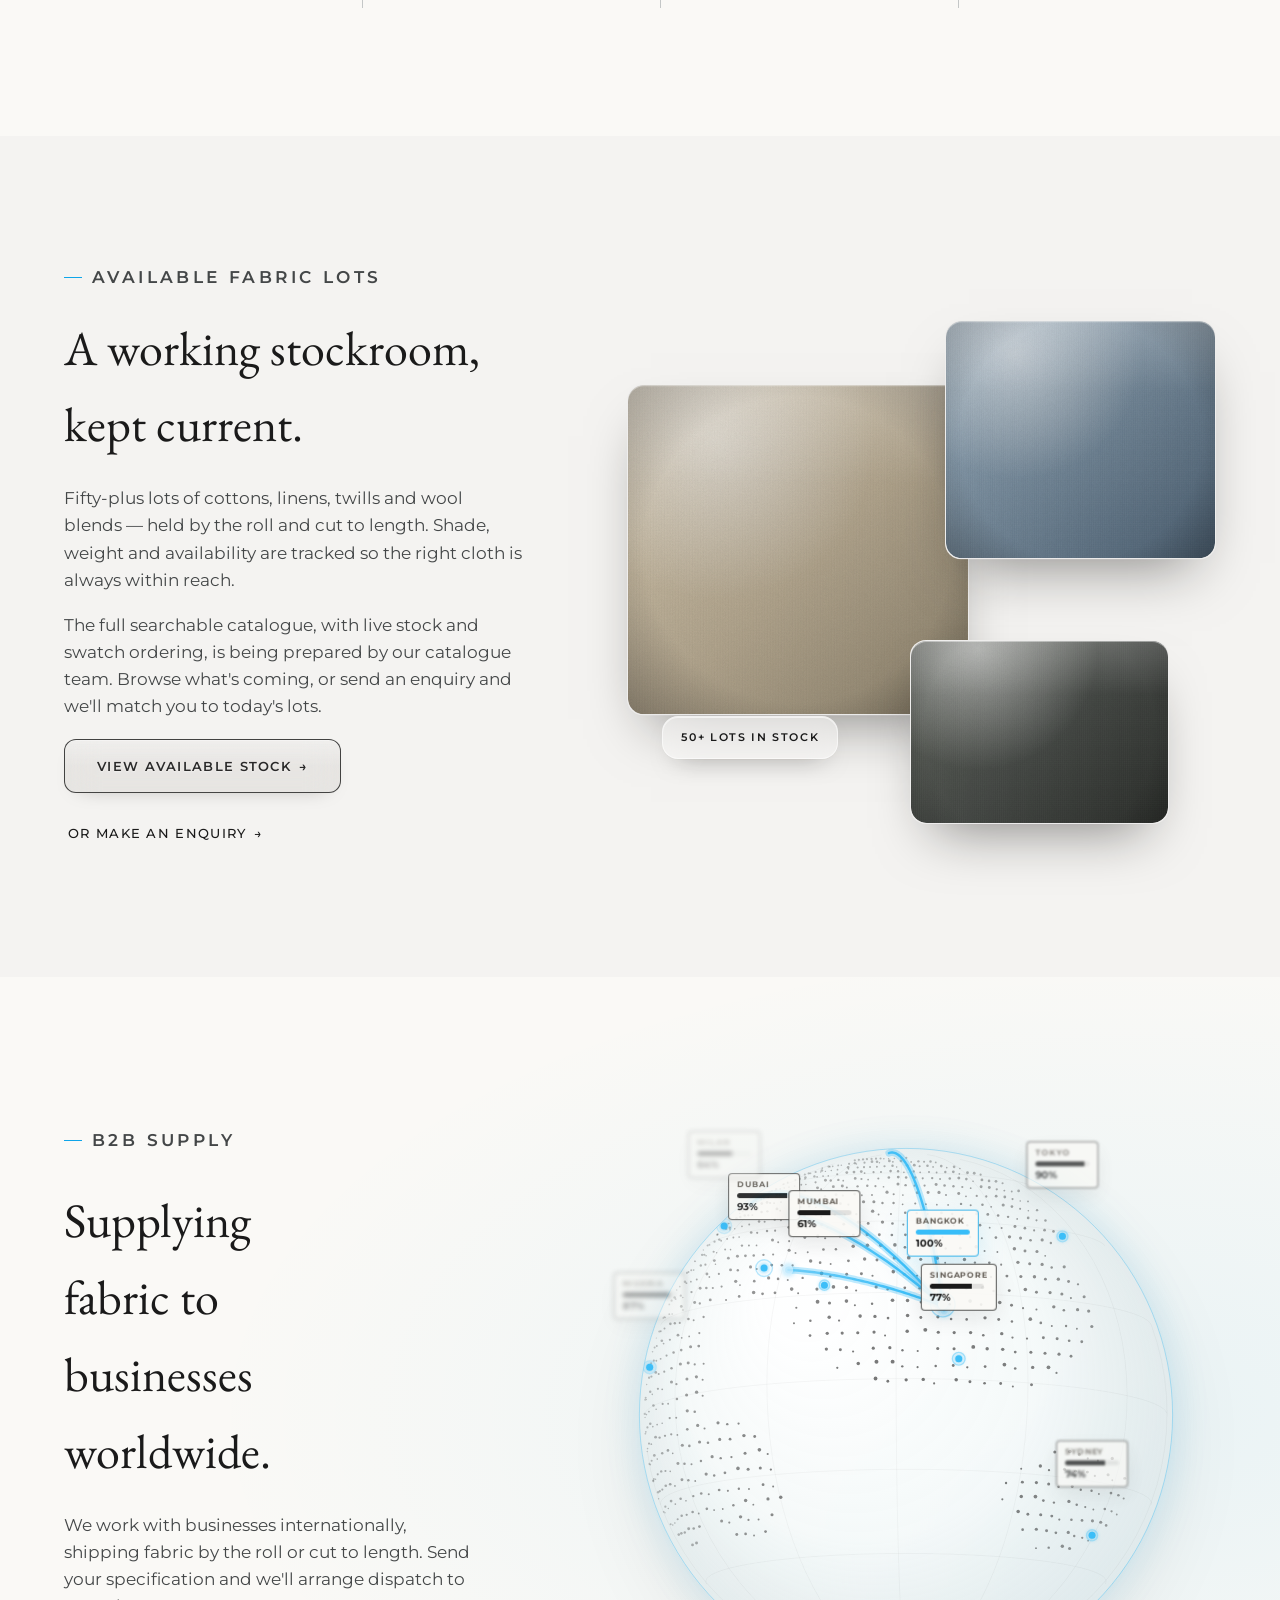
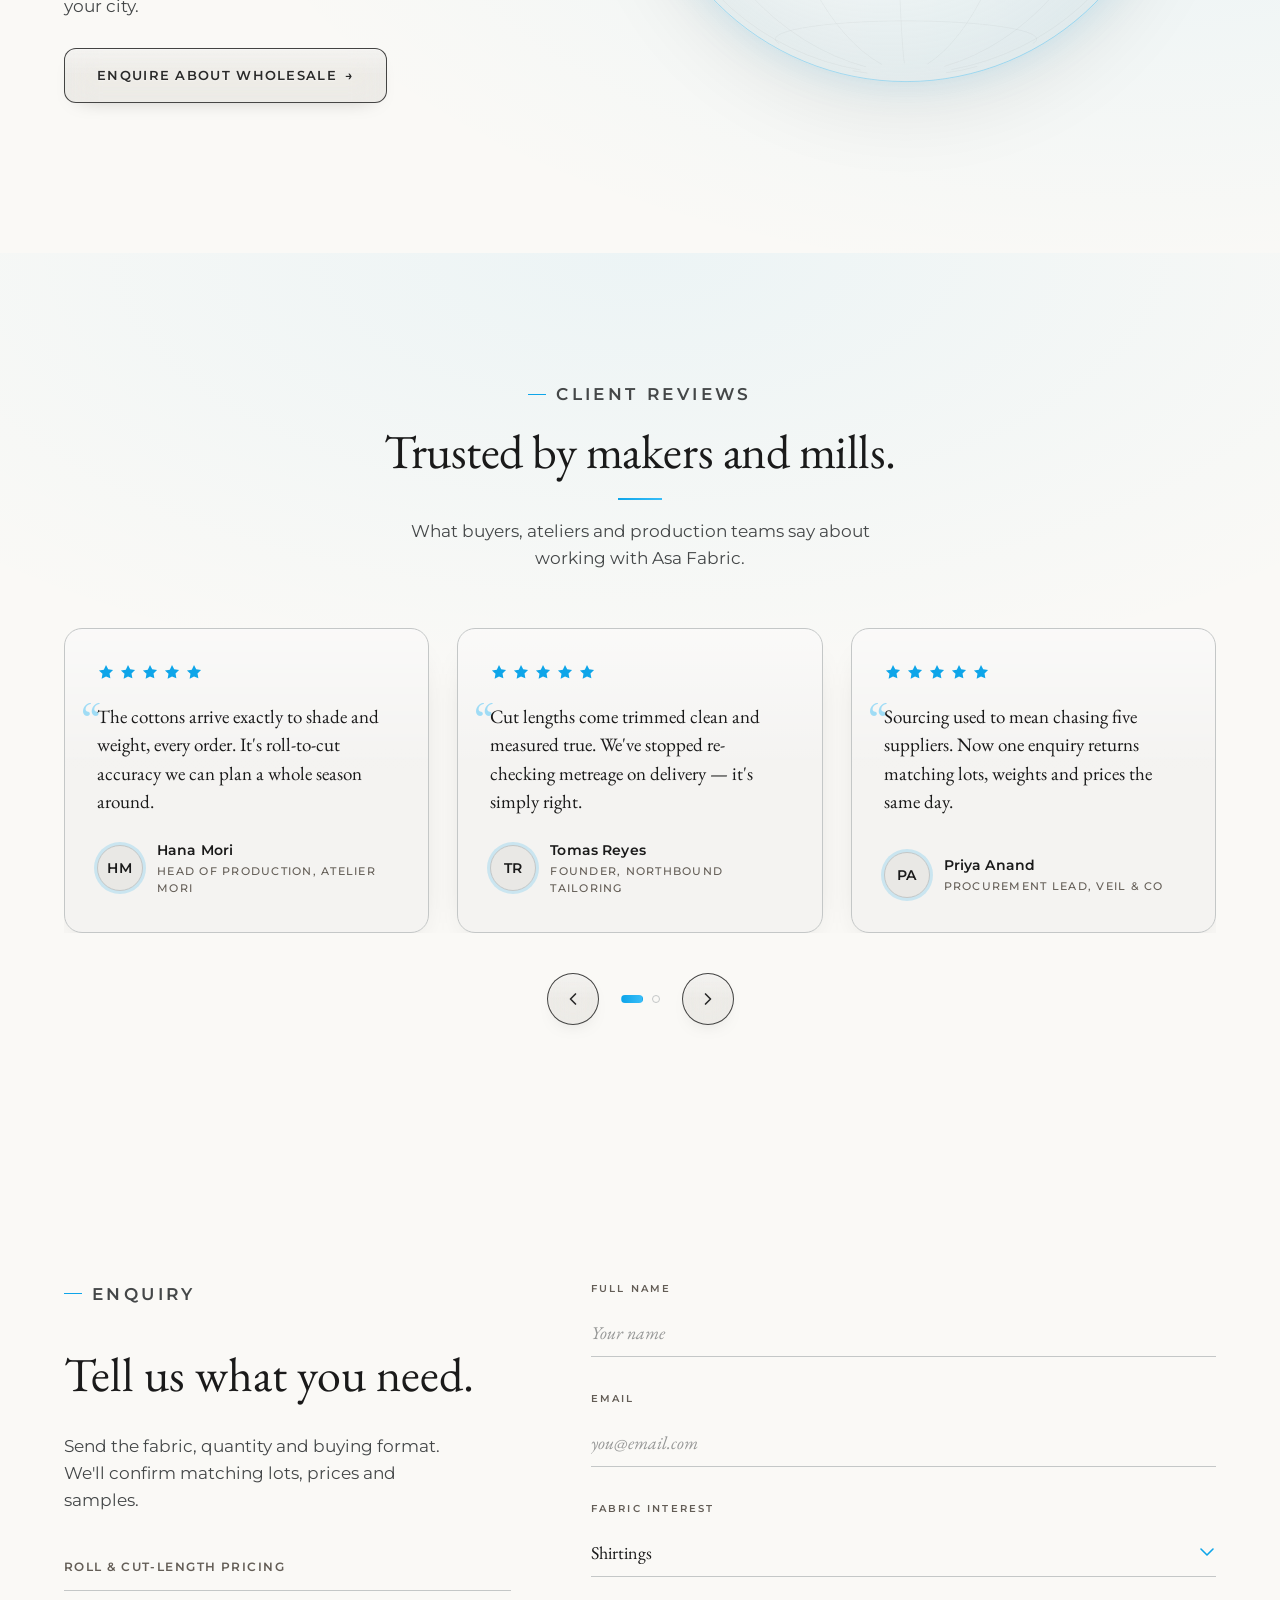
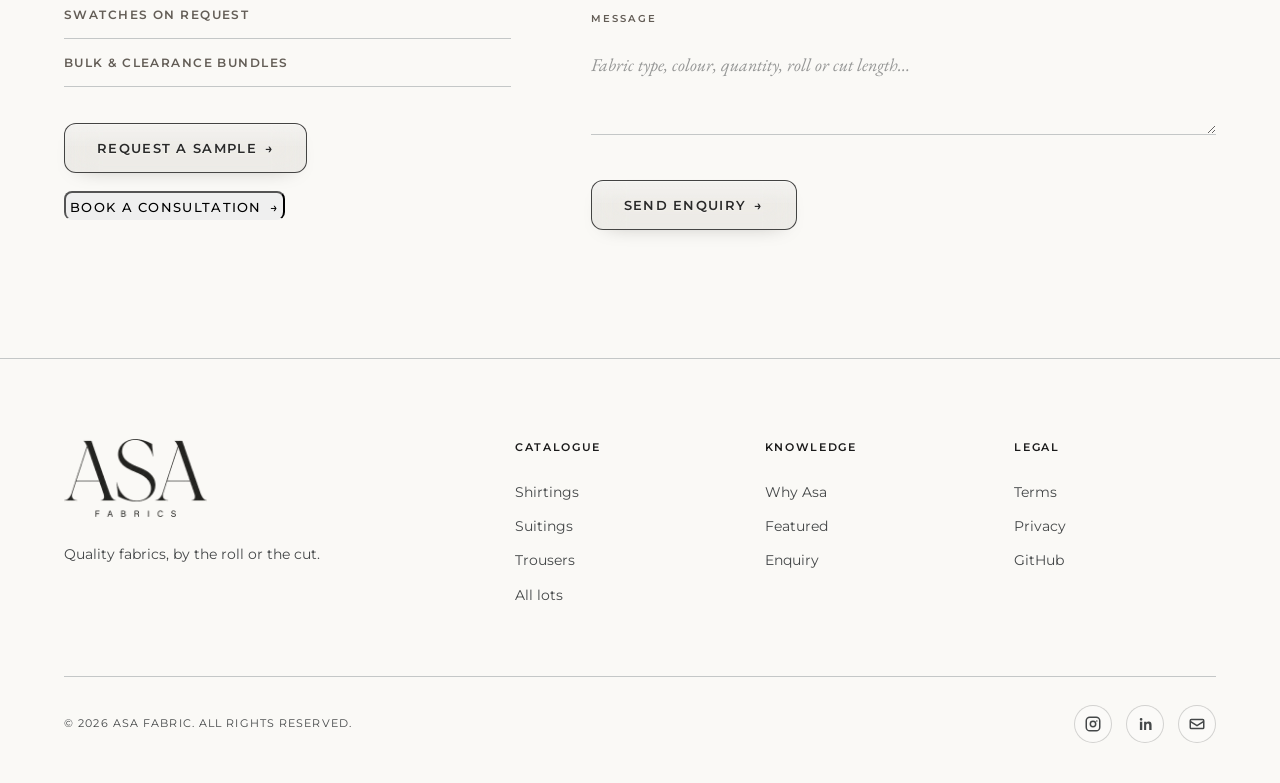
==== commit a4f6dee8: "Performance: cheaper glass nav, gated parallax, deferred GSAP, offscreen-paused animations, globe + " ====
--- a/index.html
+++ b/index.html
@@ -11,10 +11,11 @@
   <link rel="preconnect" href="https://fonts.gstatic.com" crossorigin>
   <!-- EB Garamond (serif), Montserrat (sans), Material Symbols (icons) -->
   <link href="https://fonts.googleapis.com/css2?family=EB+Garamond:ital,wght@0,400;0,500;0,600;1,400;1,500&family=Montserrat:wght@400;500;600;700&family=Material+Symbols+Outlined:opsz,wght,FILL,GRAD@24,400,0,0&display=swap" rel="stylesheet">
-  <link rel="stylesheet" href="styles.css?v=20260703-1">
-
-  <!-- GSAP (self-hosted) for the Featured Fabrics fan-carousel; app.js feature-detects window.gsap -->
-  <script src="assets/gsap.min.js?v=20260627-1"></script>
+  <link rel="stylesheet" href="styles.css?v=20260721-1">
+
+  <!-- GSAP (self-hosted) for the Featured Fabrics fan-carousel; app.js feature-detects window.gsap.
+       Deferred: it's only used for the fan entrance, which inits after DOMContentLoaded. -->
+  <script defer src="assets/gsap.min.js?v=20260627-1"></script>
 </head>
 <body id="top">
   <!-- paper-grain overlay -->
@@ -27,18 +28,17 @@
   <header class="glass-nav" id="glassNav">
     <!-- ============================================================
          LOGO / WORDMARK — single swappable logo include.
-         The client's real "ASA / FABRICS" serif wordmark, exported as two
-         transparent variants from assets/logo-source.png:
+         The client's real "ASA / FABRICS" serif wordmark as transparent PNGs:
              assets/logo-light.png  — near-white ink, for DARK backgrounds
-             assets/logo-dark.png   — dark ink, for LIGHT backgrounds
-         Both <img> are stacked; CSS swaps their opacity on .glass-nav.scrolled
+             assets/logo-dark.png   — dark ink, for LIGHT backgrounds (compressed)
+         CSS swaps their opacity on .glass-nav.scrolled
          (transparent-over-hero => light; solid scrolled nav => dark).
-         To replace the logo later, regenerate the two variants (see
-         /tmp make_logo recipe / README) and keep these two <img> tags.
+         To replace the logo later, regenerate these variants and keep the
+         <img> tags (with their intrinsic width/height for CLS).
          ============================================================ -->
     <a class="brand" href="#top" aria-label="Asa Fabric — home">
       <span class="brand-logo" aria-hidden="true">
-        <img class="brand-logo-img dark" src="assets/logo-dark.png" alt="">
+        <img class="brand-logo-img dark" src="assets/logo-dark.png" width="294" height="160" alt="">
       </span>
     </a>
 
@@ -61,7 +61,7 @@
     <!-- mobile menu sits on a light glass panel -> dark-ink wordmark -->
     <a class="brand mobile-brand" href="#top" aria-label="Asa Fabric — home">
       <span class="brand-logo" aria-hidden="true">
-        <img class="brand-logo-img" src="assets/logo-dark.png" alt="">
+        <img class="brand-logo-img" src="assets/logo-dark.png" width="294" height="160" alt="">
       </span>
     </a>
     <a href="#uses">Shirtings</a>
@@ -74,17 +74,17 @@
   <main>
     <!-- ============ Hero slideshow ============ -->
     <section class="hero" aria-label="Asa Fabric">
-      <div class="slideshow" id="slideshow" data-parallax="0.18" aria-hidden="true">
+      <div class="slideshow" id="slideshow" aria-hidden="true">
         <!-- IMAGE SET — hero. PRIMARY src is the original remote fabric photo (Google
              Stitch lh3 URL). If a remote image ever fails to load, the onerror handler
              silently swaps in the matching LOCAL fabric swatch under assets/fabrics/
              (hero-N.svg) so the slide is never blank/grey. Solid bg-color fallback also
              applied in CSS (.slide-img background). To use new photos later, swap the
              primary src (and, optionally, the local fallback file). -->
-        <div class="slide is-active" data-slide="0"><img class="slide-img" alt="" loading="eager" src="https://lh3.googleusercontent.com/aida-public/[base64]" onerror="this.onerror=null;this.src='assets/fabrics/hero-1.svg'"></div>
-        <div class="slide" data-slide="1"><img class="slide-img" alt="" loading="lazy" src="https://lh3.googleusercontent.com/aida-public/[base64]" onerror="this.onerror=null;this.src='assets/fabrics/hero-2.svg'"></div>
-        <div class="slide" data-slide="2"><img class="slide-img" alt="" loading="lazy" src="https://lh3.googleusercontent.com/aida-public/[base64]" onerror="this.onerror=null;this.src='assets/fabrics/hero-3.svg'"></div>
-        <div class="slide" data-slide="3"><img class="slide-img" alt="" loading="lazy" src="https://lh3.googleusercontent.com/aida-public/[base64]" onerror="this.onerror=null;this.src='assets/fabrics/hero-4.svg'"></div>
+        <div class="slide is-active" data-slide="0"><img class="slide-img" width="1920" height="1280" alt="" loading="eager" src="https://lh3.googleusercontent.com/aida-public/[base64]" onerror="this.onerror=null;this.src='assets/fabrics/hero-1.svg'"></div>
+        <div class="slide" data-slide="1"><img class="slide-img" width="1920" height="1280" alt="" loading="lazy" src="https://lh3.googleusercontent.com/aida-public/[base64]" onerror="this.onerror=null;this.src='assets/fabrics/hero-2.svg'"></div>
+        <div class="slide" data-slide="2"><img class="slide-img" width="1920" height="1280" alt="" loading="lazy" src="https://lh3.googleusercontent.com/aida-public/[base64]" onerror="this.onerror=null;this.src='assets/fabrics/hero-3.svg'"></div>
+        <div class="slide" data-slide="3"><img class="slide-img" width="1920" height="1280" alt="" loading="lazy" src="https://lh3.googleusercontent.com/aida-public/[base64]" onerror="this.onerror=null;this.src='assets/fabrics/hero-4.svg'"></div>
         <div class="slide-scrim"></div>
       </div>
 
@@ -347,7 +347,7 @@
         <a class="brand footer-brand" href="#top" aria-label="Asa Fabric — home">
           <!-- Footer sits on a light canvas band, so use the dark-ink wordmark. -->
           <span class="brand-logo" aria-hidden="true">
-            <img class="brand-logo-img" src="assets/logo-dark.png" alt="">
+            <img class="brand-logo-img" src="assets/logo-dark.png" width="294" height="160" alt="">
           </span>
         </a>
         <p class="footer-tagline">Quality fabrics, by the roll or the cut.</p>
@@ -600,6 +600,6 @@
     </div>
   </div>
 
-  <script src="app.js?v=20260703-1"></script>
+  <script defer src="app.js?v=20260721-1"></script>
 </body>
 </html>
--- a/styles.css
+++ b/styles.css
@@ -235,10 +235,11 @@
   z-index: 60; display: flex; align-items: center; justify-content: space-between;
   gap: 40px; width: min(calc(100% - 32px), 920px);
   padding: 12px 28px; border-radius: 9999px;
-  /* genuinely translucent over the hero */
-  background: rgba(250,249,246,0.78);
-  -webkit-backdrop-filter: blur(18px) saturate(180%);
-  backdrop-filter: blur(18px) saturate(180%);
+  /* genuinely translucent over the hero — cheaper blur (no saturate) so the
+     fixed nav doesn't re-rasterize an expensive filter on every scroll frame. */
+  background: rgba(250,249,246,0.82);
+  -webkit-backdrop-filter: blur(9px);
+  backdrop-filter: blur(9px);
   border: 1px solid rgba(255,255,255,0.45);
   box-shadow: 0 10px 30px -16px rgba(20,18,15,0.35),
               inset 0 1px 0 rgba(255,255,255,0.55);
@@ -247,8 +248,11 @@
 }
 .glass-nav.scrolled {
   top: 12px; padding: 9px 24px;
-  /* solidify a touch on scroll for legibility */
-  background: rgba(250,249,246,0.72);
+  /* once scrolled, go to a near-solid fill so the blur cost drops away while it
+     still reads as premium frosted glass. */
+  background: rgba(250,249,246,0.94);
+  -webkit-backdrop-filter: blur(6px);
+  backdrop-filter: blur(6px);
   border-color: rgba(255,255,255,0.5);
   box-shadow: 0 12px 34px -18px rgba(20,18,15,0.45),
               inset 0 1px 0 rgba(255,255,255,0.6);
@@ -257,6 +261,16 @@
 @supports not ((-webkit-backdrop-filter: blur(1px)) or (backdrop-filter: blur(1px))) {
   .glass-nav { background: rgba(250,249,246,0.95); border-color: var(--hairline); }
   .glass-nav.scrolled { background: rgba(250,249,246,0.98); }
+}
+/* Mobile / touch (coarse pointer): drop the live blur entirely and use a solid
+   fill — backdrop-filter is the single most expensive per-frame scroll cost on
+   low-power devices, and the nav still looks clean as a solid pill. */
+@media (max-width: 720px), (pointer: coarse) {
+  .glass-nav, .glass-nav.scrolled {
+    -webkit-backdrop-filter: none; backdrop-filter: none;
+    background: rgba(250,249,246,0.95);
+  }
+  .glass-nav.scrolled { background: rgba(250,249,246,0.97); }
 }
 .brand { display: inline-flex; align-items: center; gap: 12px; color: var(--ink); }
 /* ---------- Logo wordmark (swappable image variants) ----------
@@ -318,7 +332,7 @@
    Reduced motion: JS never adds .dock, so links stay static (see media query). */
 .nav-links.dock a {
   --dock-scale: 1; --dock-lift: 0px;
-  display: inline-block; transform-origin: center bottom; will-change: transform;
+  display: inline-block; transform-origin: center bottom;
   transform: translateY(var(--dock-lift)) scale(var(--dock-scale));
   transition: opacity 0.3s ease, transform 0.28s cubic-bezier(.34,1.56,.64,1);
 }
@@ -390,7 +404,7 @@
   padding: 0 var(--margin);
 }
 /* slideshow overscans top/bottom so the parallax shift never reveals an edge */
-.slideshow { position: absolute; inset: -12% 0; background: var(--img-fallback); z-index: 0; will-change: transform; }
+.slideshow { position: absolute; inset: -12% 0; background: var(--img-fallback); z-index: 0; }
 .slide { position: absolute; inset: 0; opacity: 0; transition: opacity 1.2s ease; }
 .slide.is-active { opacity: 1; }
 .slide-img {
@@ -441,7 +455,6 @@
    exactly where the original started: a seamless loop with no jump. */
 .fabric-rotator-track {
   display: flex; flex: none; align-items: center; width: max-content;
-  will-change: transform;
   animation: fabricMarquee 34s linear infinite;
 }
 .fabric-rotator-item {
@@ -543,7 +556,7 @@
   position: absolute; top: 50%; left: 50%;
   width: 16rem; aspect-ratio: 3 / 4; overflow: hidden;
   background: var(--img-fallback); border-radius: 18px;
-  transform-origin: center center; will-change: transform;
+  transform-origin: center center;
   /* liquid-glass polish: hairline rim + soft drop shadow */
   border: 1px solid rgba(255,255,255,0.4);
   box-shadow: 0 26px 50px -18px rgba(20,18,15,0.5),
@@ -735,7 +748,6 @@
   border: 1px solid rgba(255,255,255,0.4);
   box-shadow: 0 28px 56px -24px rgba(20,18,15,0.5);
   overflow: hidden;             /* clip the zooming image layer to the frame */
-  will-change: transform;       /* parallax translate lives here */
   cursor: pointer;
 }
 /* zoomable image layer — gentle contained scale on hover (mirrors carousel) */
@@ -855,7 +867,8 @@
   -webkit-mask-image: linear-gradient(to bottom, transparent, #000 10%, #000 90%, transparent);
   mask-image: linear-gradient(to bottom, transparent, #000 10%, #000 90%, transparent);
 }
-/* dotted-map background (assets/world-dots.svg), stretched to the stage */
+/* legacy dotted-map background layer (unused; the active globe renders to a
+   canvas via buildWorldMap). Kept as a harmless style hook. */
 .world-map-stage .world-dots {
   position: absolute; inset: 0; width: 100%; height: 100%;
   object-fit: contain; pointer-events: none; user-select: none;
@@ -911,7 +924,6 @@
   background: rgba(250, 249, 246, 0.9);
   box-shadow: 0 8px 22px rgba(26, 26, 26, 0.09);
   transition: opacity 0.22s ease, filter 0.22s ease;
-  will-change: transform, opacity, filter;
 }
 .world-globe-label span {
   display: block;
@@ -1061,7 +1073,6 @@
 .testimonials-track {
   --cards-visible: 3; --card-gap: 28px;
   display: flex; gap: var(--card-gap);
-  will-change: transform;
   transition: transform 0.6s cubic-bezier(.22,.61,.36,1);
 }
 /* each card takes an equal share of the viewport minus the gaps between
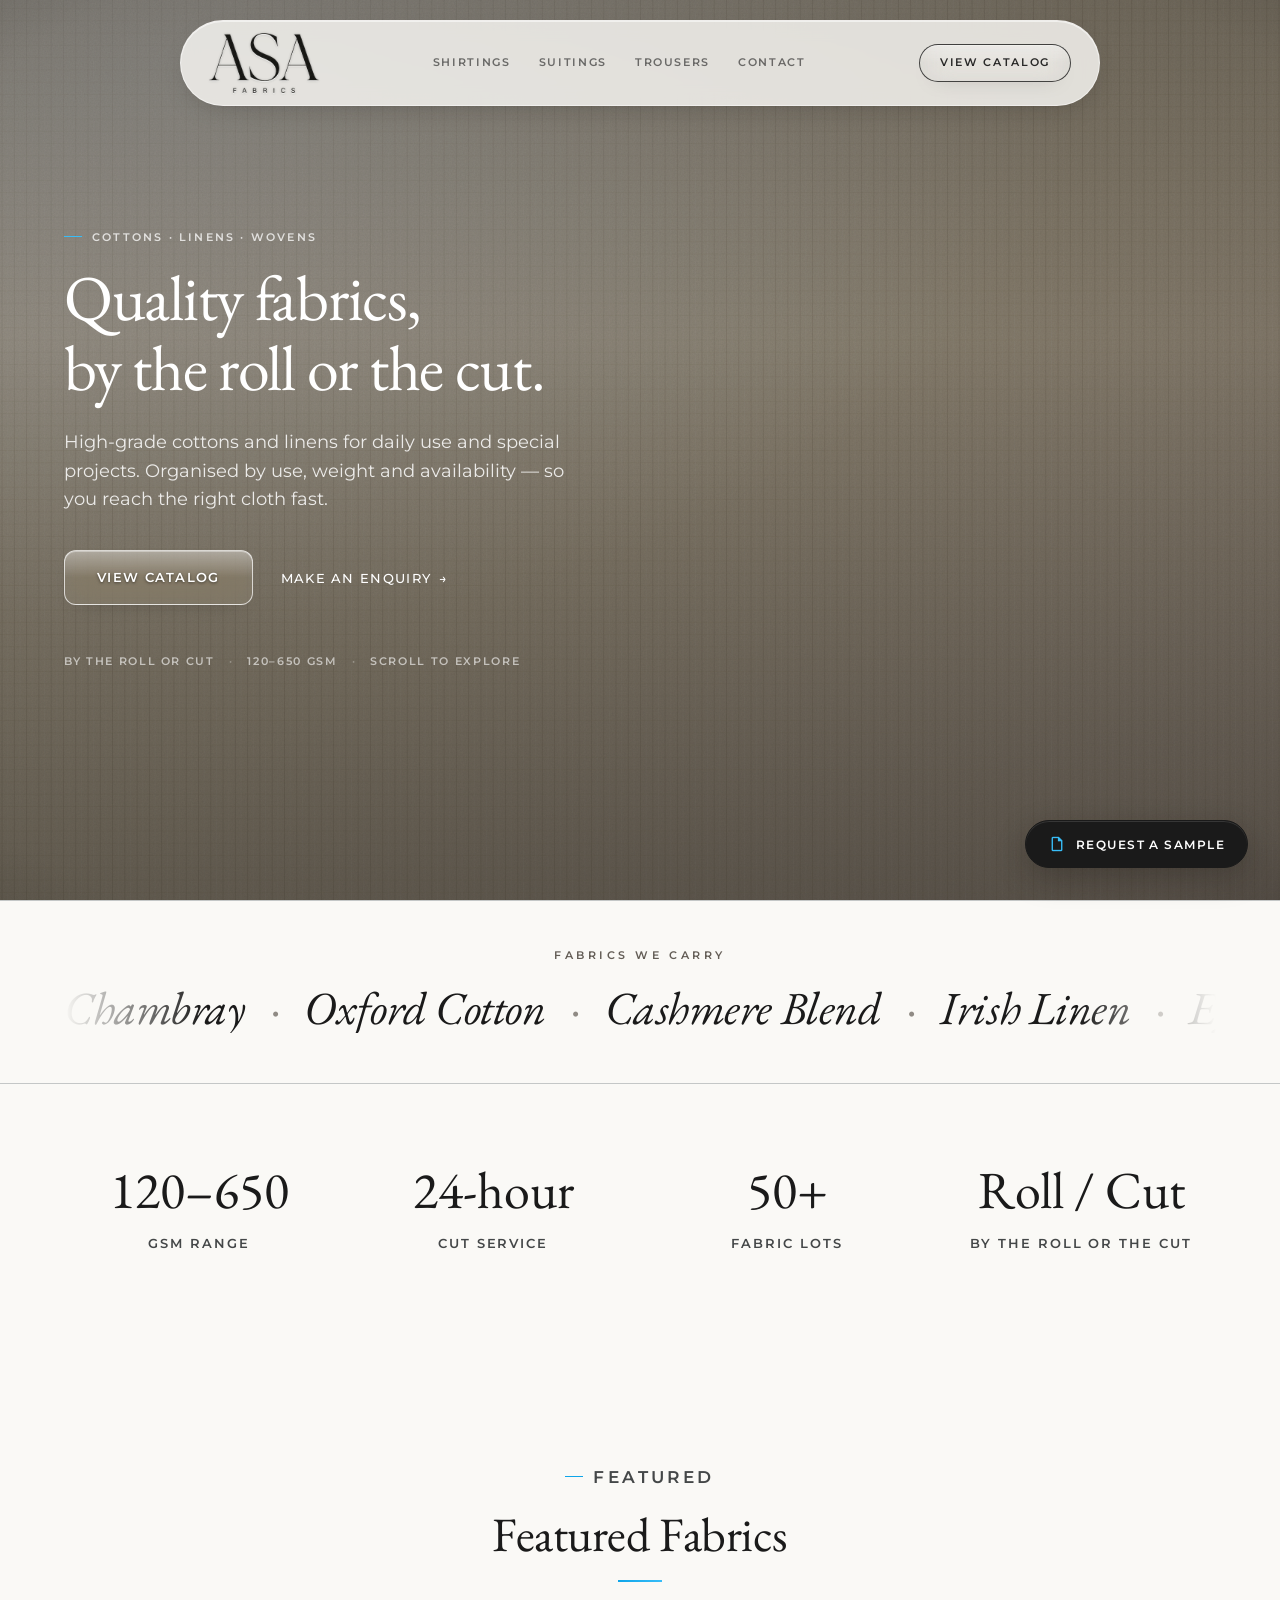
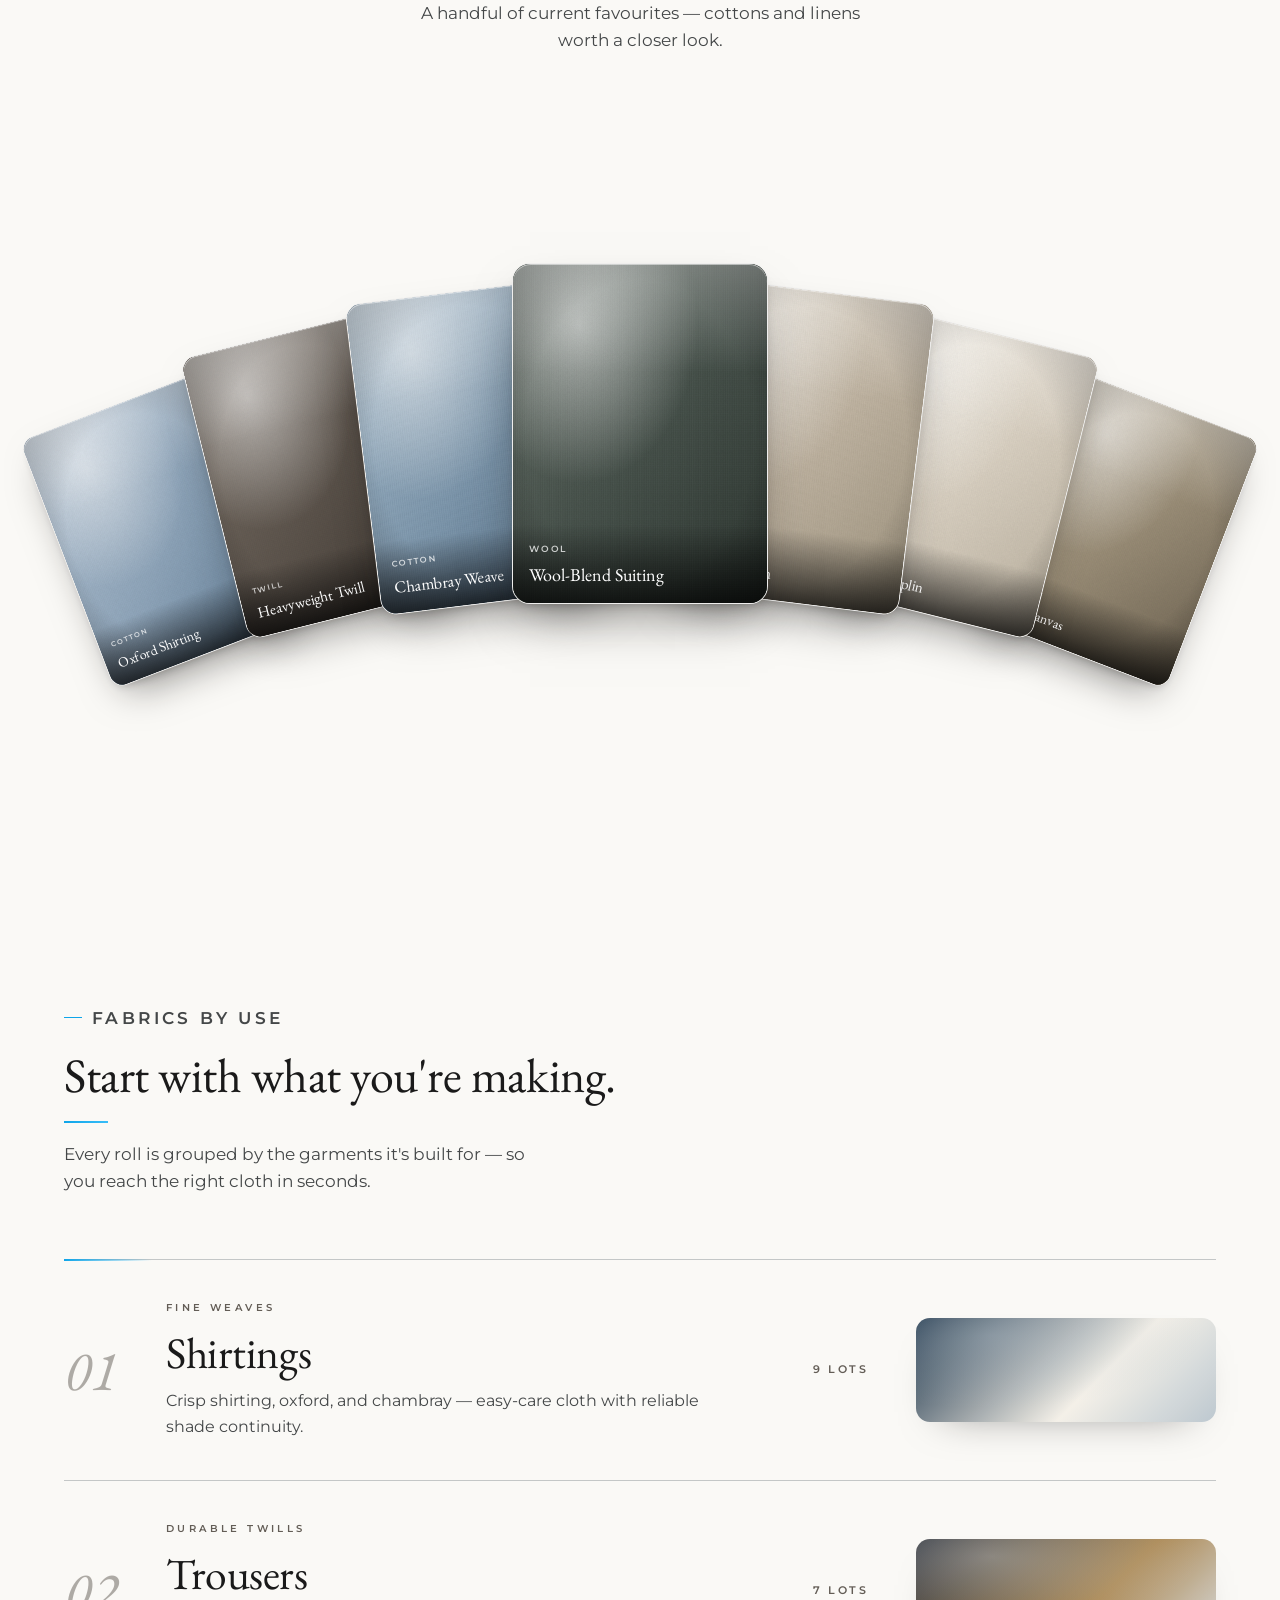
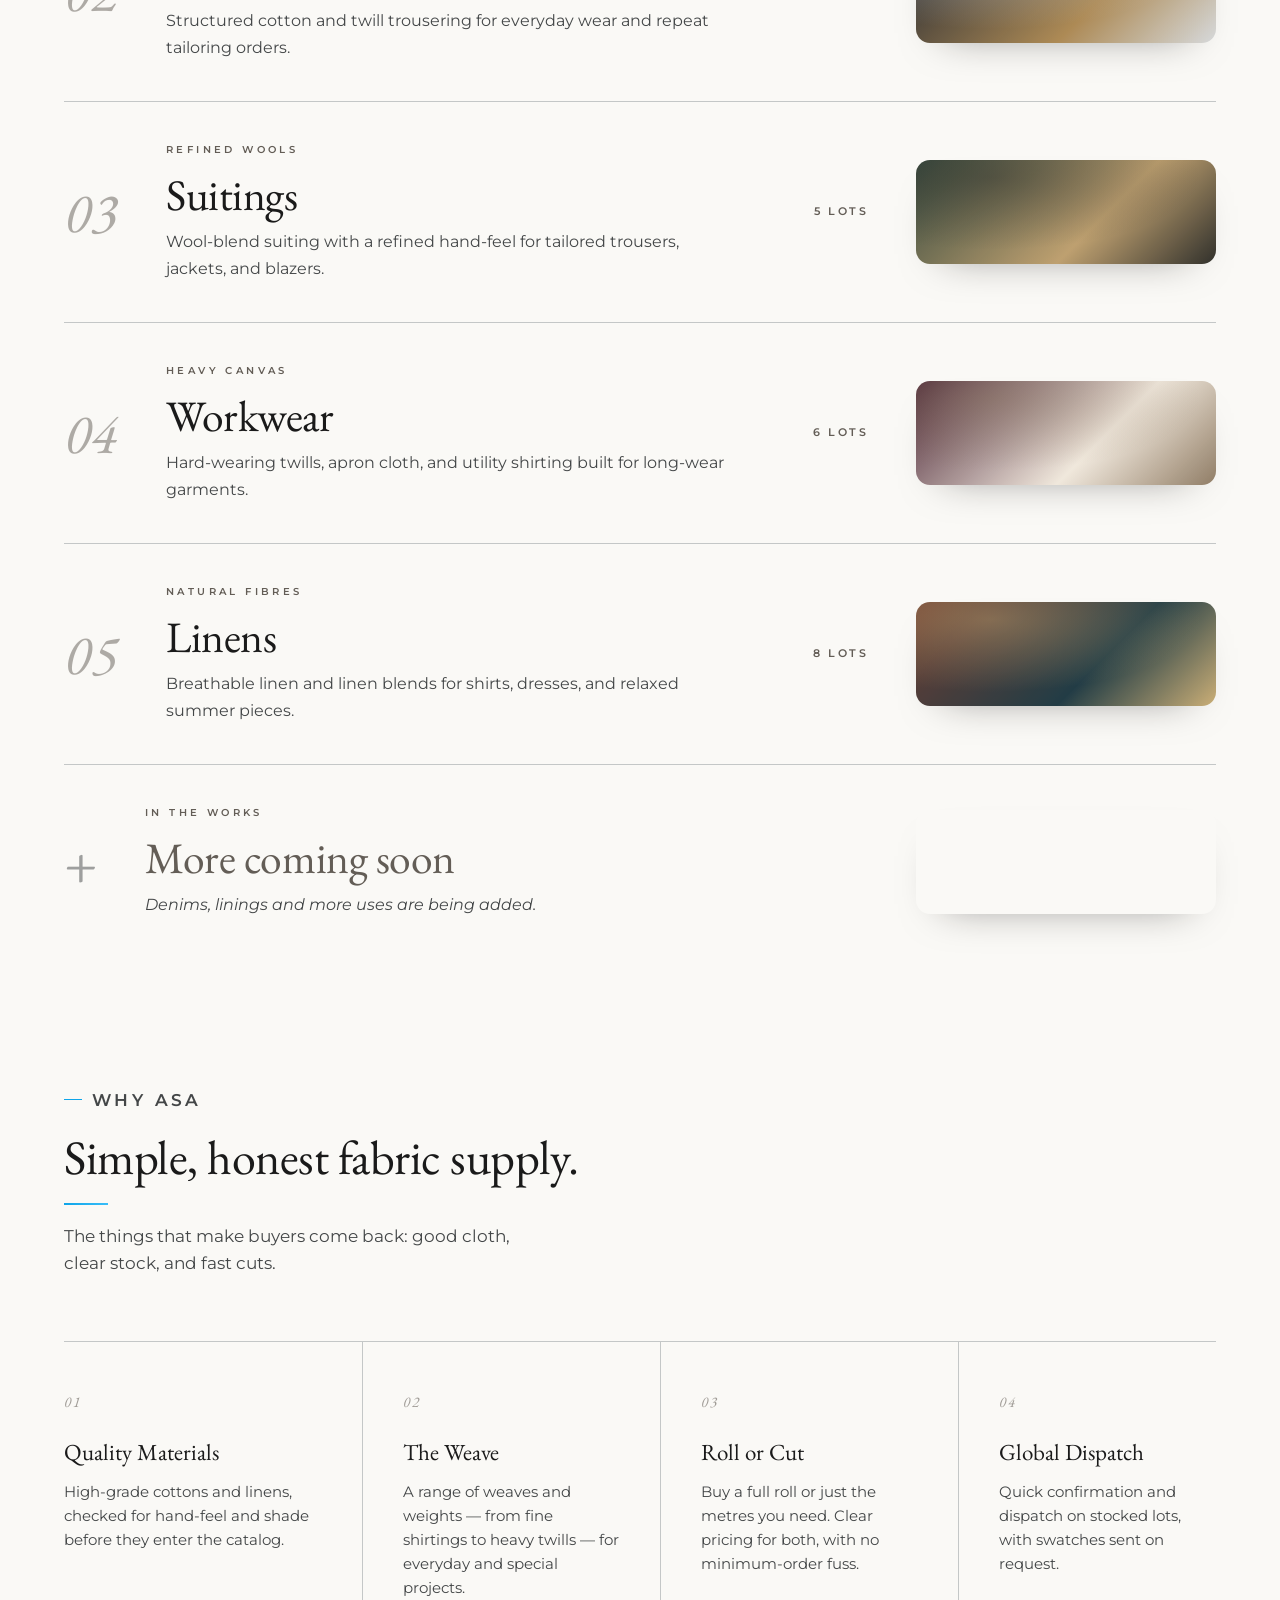
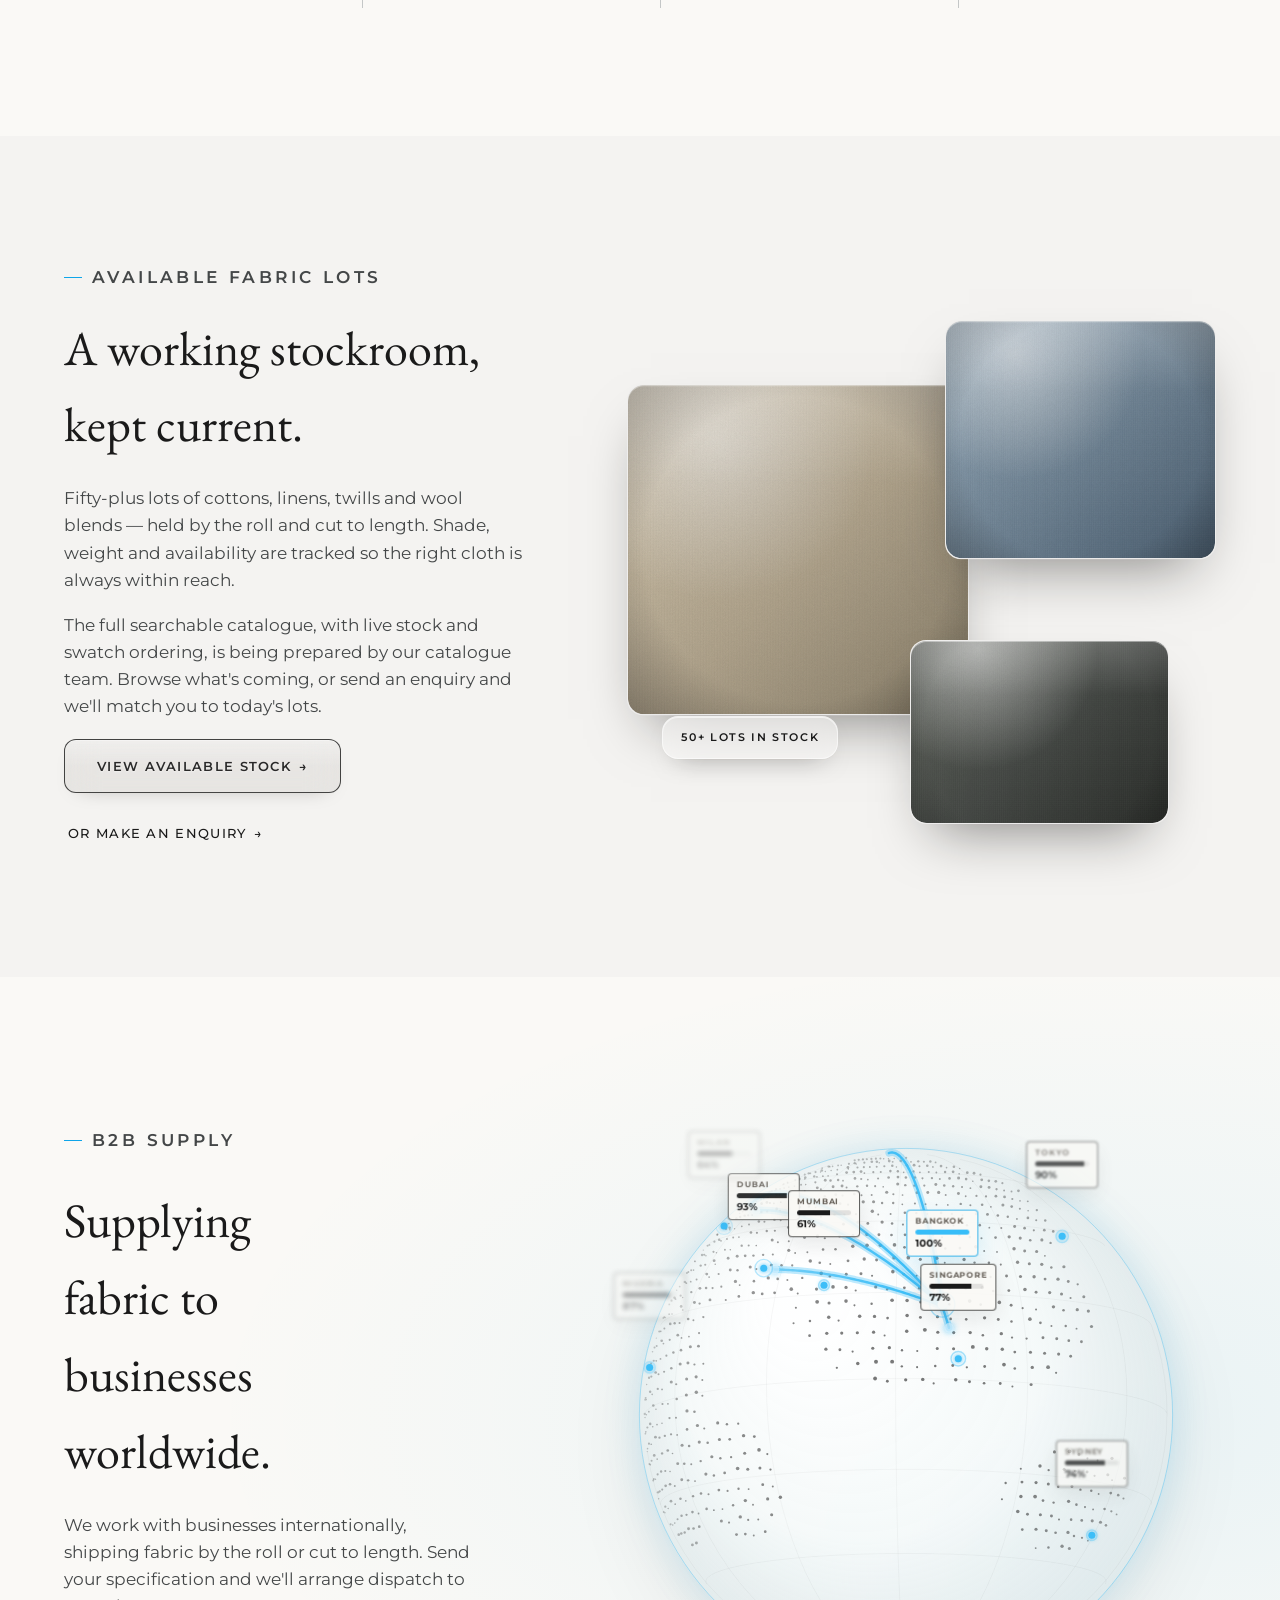
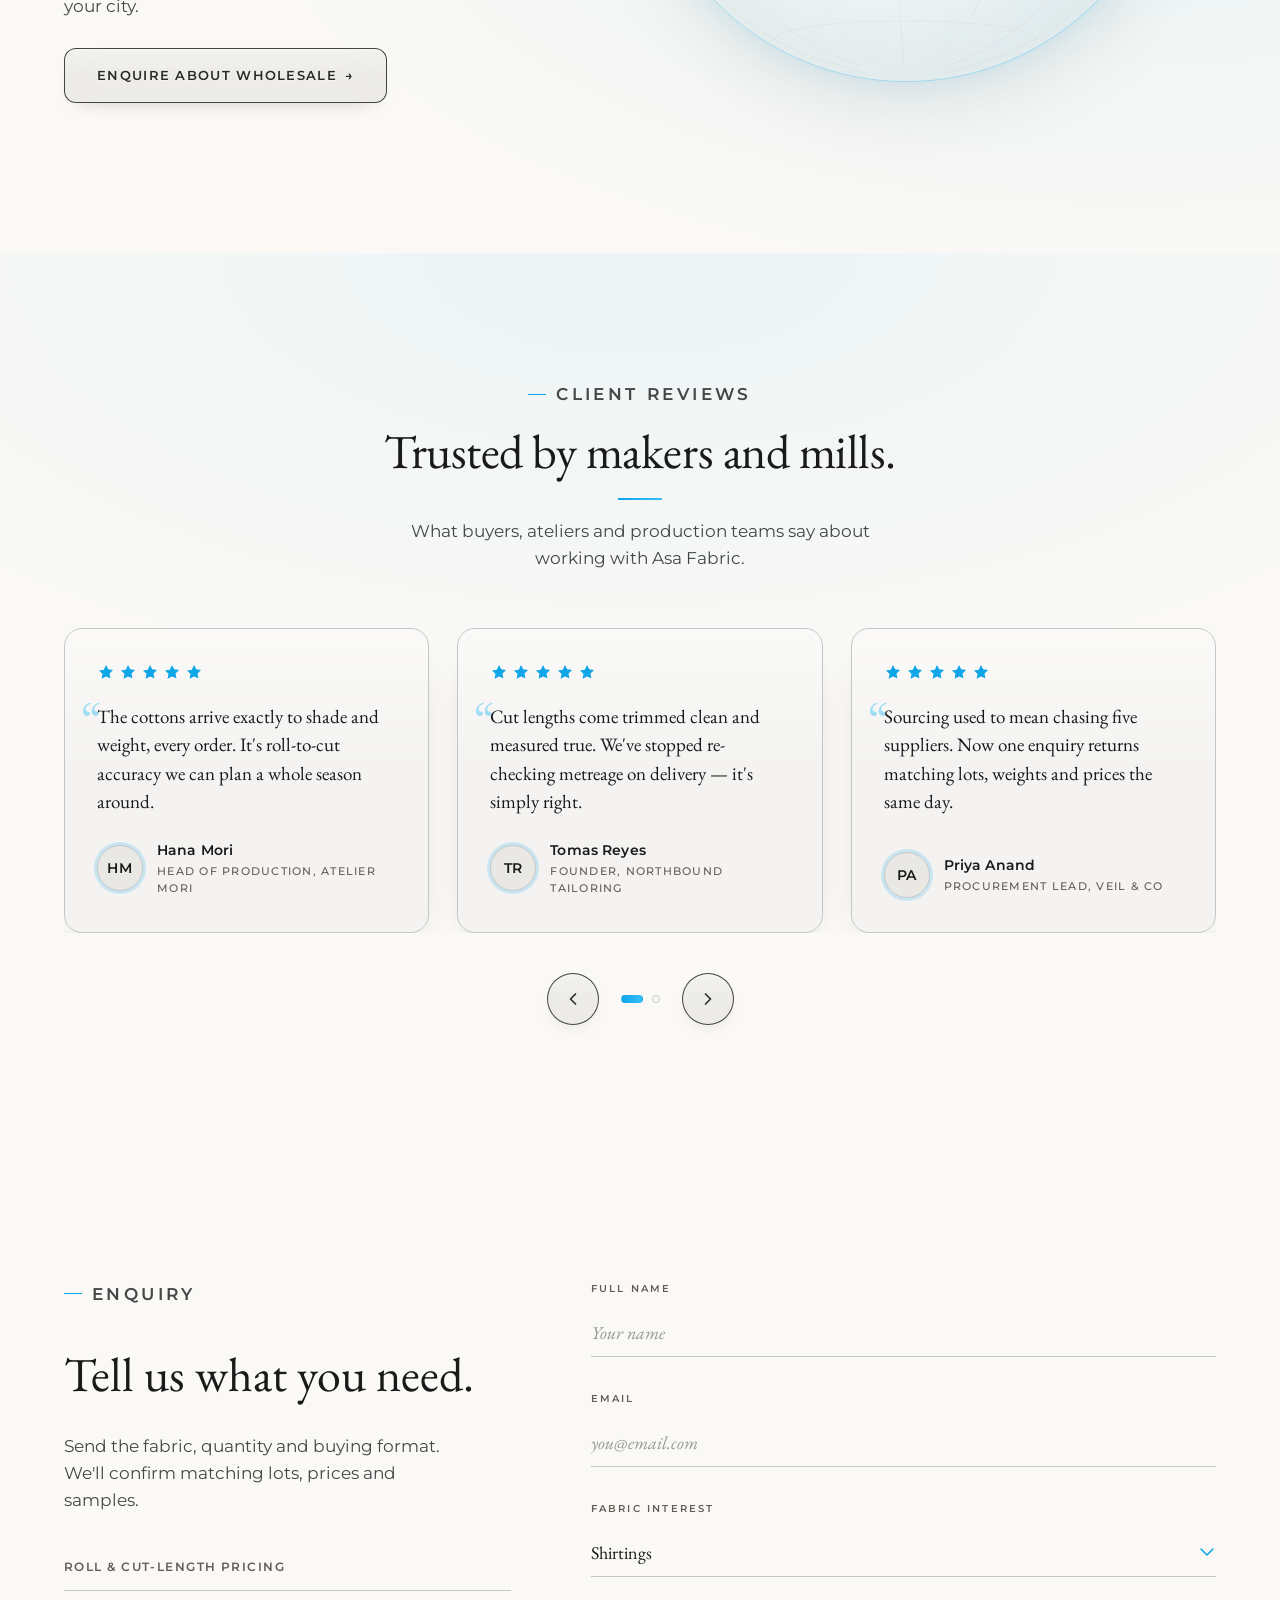
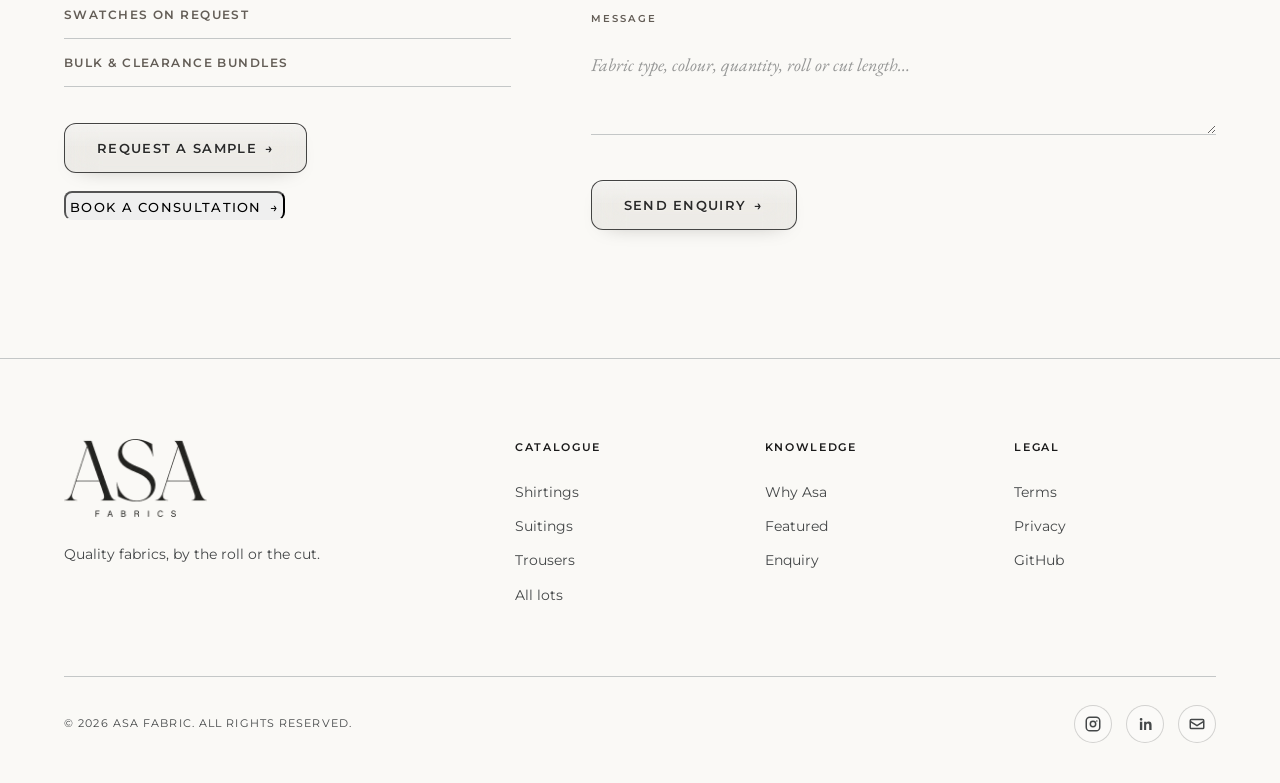
==== commit b9546e26: "Trim catalogue to real Book 2 fabrics, static stats, add SEO/OG/favicon + a11y and mobile-overflow f" ====
--- a/index.html
+++ b/index.html
@@ -6,12 +6,46 @@
   <meta name="description" content="Asa Fabric — quality fabrics, by the roll or the cut. High-grade cottons and linens for daily use and special projects.">
   <meta name="theme-color" content="#FAF9F6">
   <title>Asa Fabric — Quality Fabrics, by the Roll or the Cut</title>
+  <link rel="canonical" href="https://asa-fabric.vercel.app/">
+
+  <!-- Favicons -->
+  <link rel="icon" type="image/png" sizes="48x48" href="assets/favicon-48.png?v=20260721-1">
+  <link rel="icon" type="image/png" sizes="32x32" href="assets/favicon-32.png?v=20260721-1">
+  <link rel="apple-touch-icon" sizes="180x180" href="assets/apple-touch-icon.png?v=20260721-1">
+
+  <!-- Open Graph -->
+  <meta property="og:type" content="website">
+  <meta property="og:site_name" content="Asa Fabric">
+  <meta property="og:title" content="Asa Fabric — Quality Fabrics, by the Roll or the Cut">
+  <meta property="og:description" content="Quality fabrics, by the roll or the cut. High-grade cottons and linens for daily use and special projects.">
+  <meta property="og:url" content="https://asa-fabric.vercel.app/">
+  <meta property="og:image" content="https://asa-fabric.vercel.app/assets/og-image.png">
+  <meta property="og:image:width" content="1200">
+  <meta property="og:image:height" content="630">
+
+  <!-- Twitter -->
+  <meta name="twitter:card" content="summary_large_image">
+  <meta name="twitter:title" content="Asa Fabric — Quality Fabrics, by the Roll or the Cut">
+  <meta name="twitter:description" content="Quality fabrics, by the roll or the cut. High-grade cottons and linens for daily use and special projects.">
+  <meta name="twitter:image" content="https://asa-fabric.vercel.app/assets/og-image.png">
+
+  <!-- Structured data -->
+  <script type="application/ld+json">
+  {
+    "@context": "https://schema.org",
+    "@type": "Organization",
+    "name": "Asa Fabric",
+    "url": "https://asa-fabric.vercel.app/",
+    "logo": "https://asa-fabric.vercel.app/assets/logo-dark.png",
+    "description": "Quality fabrics, by the roll or the cut — high-grade cottons and linens for daily use and special projects."
+  }
+  </script>
 
   <link rel="preconnect" href="https://fonts.googleapis.com">
   <link rel="preconnect" href="https://fonts.gstatic.com" crossorigin>
   <!-- EB Garamond (serif), Montserrat (sans), Material Symbols (icons) -->
   <link href="https://fonts.googleapis.com/css2?family=EB+Garamond:ital,wght@0,400;0,500;0,600;1,400;1,500&family=Montserrat:wght@400;500;600;700&family=Material+Symbols+Outlined:opsz,wght,FILL,GRAD@24,400,0,0&display=swap" rel="stylesheet">
-  <link rel="stylesheet" href="styles.css?v=20260721-1">
+  <link rel="stylesheet" href="styles.css?v=20260721-2">
 
   <!-- GSAP (self-hosted) for the Featured Fabrics fan-carousel; app.js feature-detects window.gsap.
        Deferred: it's only used for the fan entrance, which inits after DOMContentLoaded. -->
@@ -81,10 +115,10 @@
              (hero-N.svg) so the slide is never blank/grey. Solid bg-color fallback also
              applied in CSS (.slide-img background). To use new photos later, swap the
              primary src (and, optionally, the local fallback file). -->
-        <div class="slide is-active" data-slide="0"><img class="slide-img" width="1920" height="1280" alt="" loading="eager" src="https://lh3.googleusercontent.com/aida-public/[base64]" onerror="this.onerror=null;this.src='assets/fabrics/hero-1.svg'"></div>
-        <div class="slide" data-slide="1"><img class="slide-img" width="1920" height="1280" alt="" loading="lazy" src="https://lh3.googleusercontent.com/aida-public/[base64]" onerror="this.onerror=null;this.src='assets/fabrics/hero-2.svg'"></div>
-        <div class="slide" data-slide="2"><img class="slide-img" width="1920" height="1280" alt="" loading="lazy" src="https://lh3.googleusercontent.com/aida-public/[base64]" onerror="this.onerror=null;this.src='assets/fabrics/hero-3.svg'"></div>
-        <div class="slide" data-slide="3"><img class="slide-img" width="1920" height="1280" alt="" loading="lazy" src="https://lh3.googleusercontent.com/aida-public/[base64]" onerror="this.onerror=null;this.src='assets/fabrics/hero-4.svg'"></div>
+        <div class="slide is-active" data-slide="0"><img class="slide-img" width="1920" height="1280" alt="Folded bolts of fine fabric in a warm, neutral palette" loading="eager" src="https://lh3.googleusercontent.com/aida-public/[base64]" onerror="this.onerror=null;this.src='assets/fabrics/hero-1.svg'"></div>
+        <div class="slide" data-slide="1"><img class="slide-img" width="1920" height="1280" alt="Close-up of woven cotton fabric texture" loading="lazy" src="https://lh3.googleusercontent.com/aida-public/[base64]" onerror="this.onerror=null;this.src='assets/fabrics/hero-2.svg'"></div>
+        <div class="slide" data-slide="2"><img class="slide-img" width="1920" height="1280" alt="Rolls of linen and cotton fabric on a shelf" loading="lazy" src="https://lh3.googleusercontent.com/aida-public/[base64]" onerror="this.onerror=null;this.src='assets/fabrics/hero-3.svg'"></div>
+        <div class="slide" data-slide="3"><img class="slide-img" width="1920" height="1280" alt="Draped fabric showing a soft, natural weave" loading="lazy" src="https://lh3.googleusercontent.com/aida-public/[base64]" onerror="this.onerror=null;this.src='assets/fabrics/hero-4.svg'"></div>
         <div class="slide-scrim"></div>
       </div>
 
@@ -600,6 +634,6 @@
     </div>
   </div>
 
-  <script defer src="app.js?v=20260721-1"></script>
+  <script defer src="app.js?v=20260721-2"></script>
 </body>
 </html>
--- a/styles.css
+++ b/styles.css
@@ -37,7 +37,7 @@
 
 /* ---------- Reset ---------- */
 *, *::before, *::after { box-sizing: border-box; }
-html { scroll-behavior: smooth; -webkit-text-size-adjust: 100%; }
+html { scroll-behavior: smooth; -webkit-text-size-adjust: 100%; overflow-x: clip; }
 body {
   margin: 0;
   background: var(--canvas);
@@ -47,7 +47,8 @@
   line-height: 1.6;
   -webkit-font-smoothing: antialiased;
   text-rendering: optimizeLegibility;
-  overflow-x: hidden;
+  overflow-x: clip;
+  max-width: 100%;
 }
 img { max-width: 100%; display: block; }
 a { color: inherit; text-decoration: none; }
@@ -490,40 +491,10 @@
   white-space: nowrap;
 }
 
-/* ---------- Stats: scramble / decode reveal on scroll ----------
-   When the strip scrolls into view, each value's (and label's) characters
-   start as random glyphs then resolve char-by-char to the exact final text.
-   Driven by JS (initStatsScramble) via IntersectionObserver, replayed once
-   for each fresh scroll-in.
-   While scrambling, .is-scrambling adds a faint settle; the unscrambled
-   characters carry a dimmed tone via the .scramble-char helper class.
-   Reduced-motion + no-JS: final text shows immediately (JS skips scramble). */
-/* Each character starts dimmed + slightly lifted + softly blurred while it is
-   still cycling glyphs; when it locks in (.resolved) it gently settles down to
-   full clarity. The transition gives the per-char "assemble" feel rather than a
-   hard snap. */
-.stats-strip .scramble-char {
-  display: inline-block;
-  font: inherit; letter-spacing: inherit;
-  color: var(--muted-2); opacity: 0.55;
-  transform: translateY(-0.06em);
-  filter: blur(0.4px);
-  transition:
-    opacity 0.32s ease,
-    transform 0.32s cubic-bezier(0.22, 1, 0.36, 1),
-    filter 0.32s ease,
-    color 0.32s ease;
-}
-.stats-strip .stat span .scramble-char { opacity: 0.45; }
-.stats-strip .is-scrambling {
-  color: var(--accent-blue);
-  text-shadow: 0 0 16px rgba(14,165,233,0.22);
-}
-.stats-strip .scramble-char.resolved {
-  color: inherit; opacity: 1;
-  transform: translateY(0);
-  filter: blur(0);
-}
+/* ---------- Stats: static values ----------
+   The stat numbers and labels render as their final static text straight from
+   the markup (the earlier scroll-triggered scramble/decode animation was
+   removed). Size and layout are unchanged. */
 .stat span {
   font-family: var(--sans); font-size: clamp(12px, 1.4vw, 13px); font-weight: 600;
   letter-spacing: 0.15em; text-transform: uppercase; color: var(--muted);
@@ -1529,14 +1500,10 @@
   .reveal { opacity: 1; transform: none; }
   /* parallax elements: JS skips transforms under reduced motion; reset just in case */
   [data-parallax], .collage-img { transform: none !important; }
-  /* stats render perfectly clear/static (no blur->clarity animation) */
+  /* stats render perfectly clear/static */
   .stats-strip .stat strong {
     filter: none !important; letter-spacing: 0 !important;
     transform: none !important; opacity: 1 !important; animation: none !important;
-  }
-  .stats-strip .scramble-char {
-    filter: none !important; transform: none !important;
-    opacity: 1 !important; transition: none !important; color: inherit !important;
   }
   /* fabric rotator already static under reduced motion (handled in JS) */
   /* liquid-glass buttons: keep the glass styling, but no lift/scale/sheen motion */
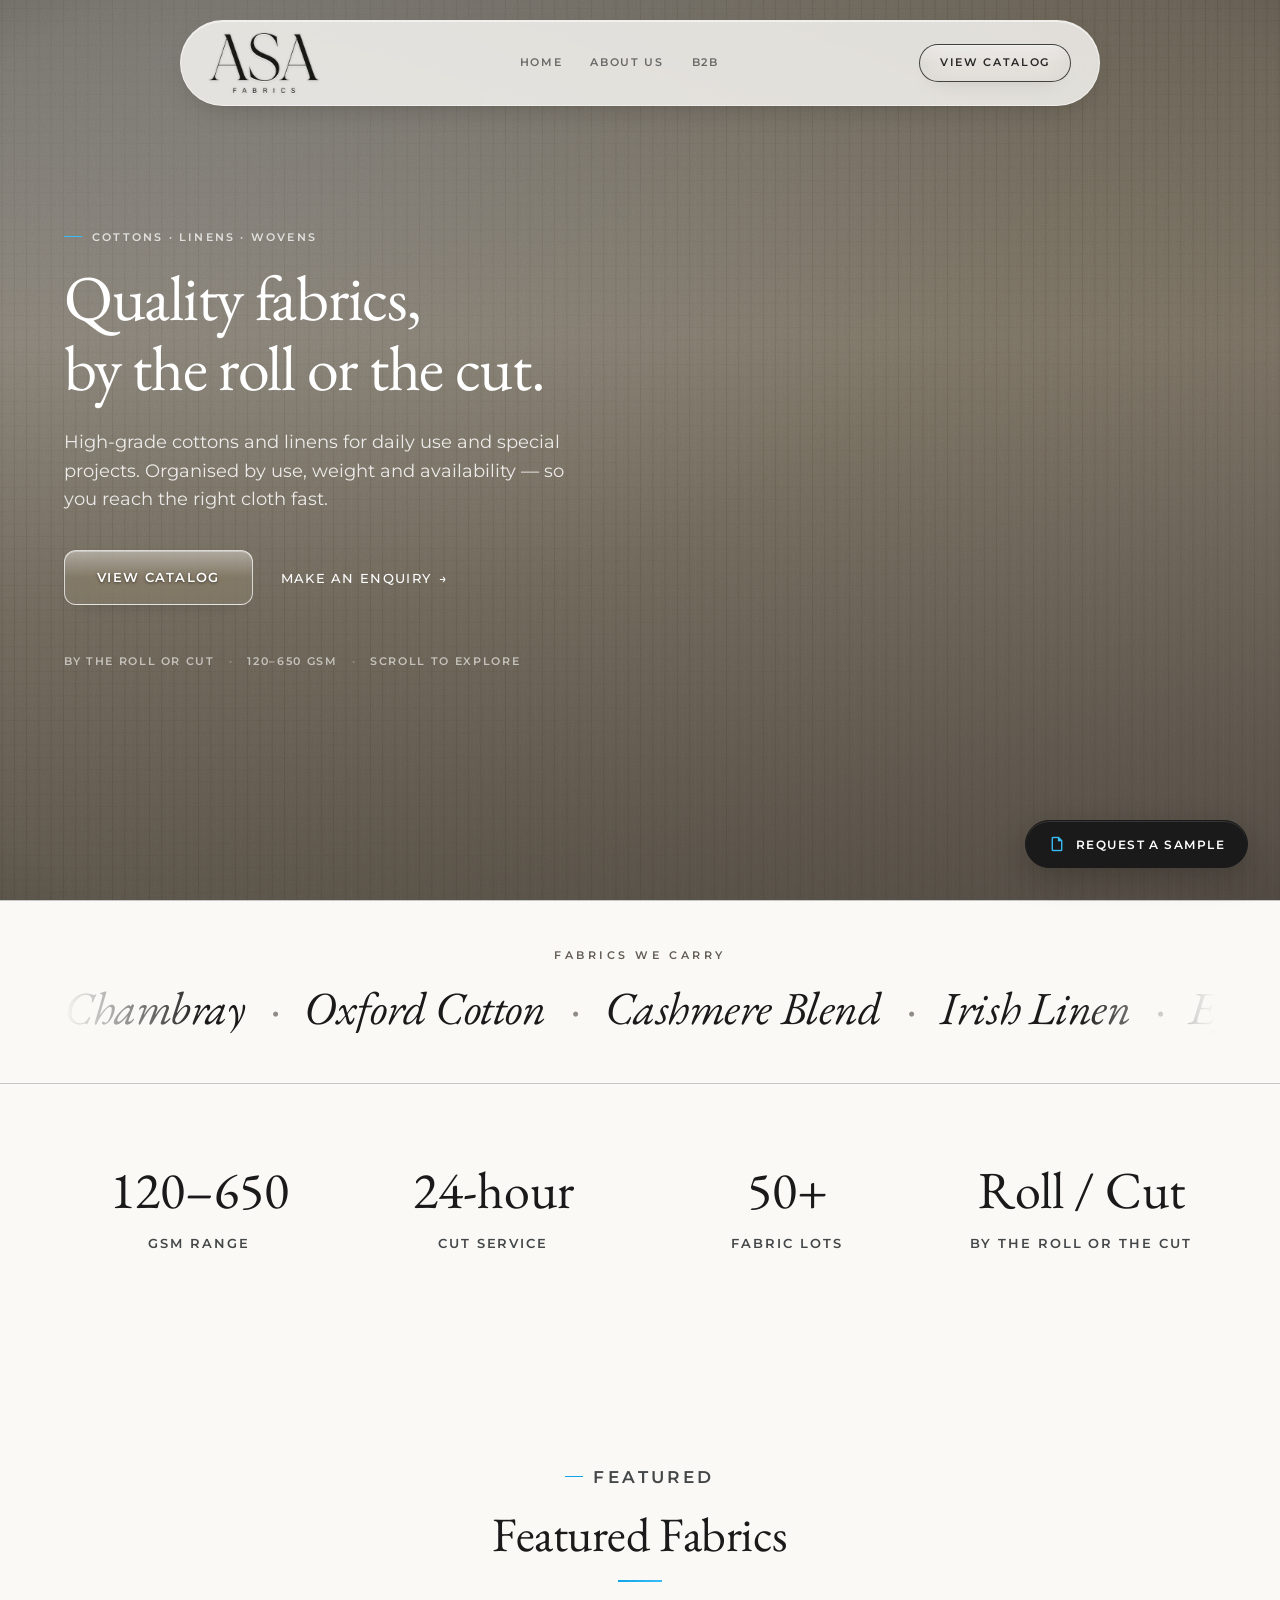
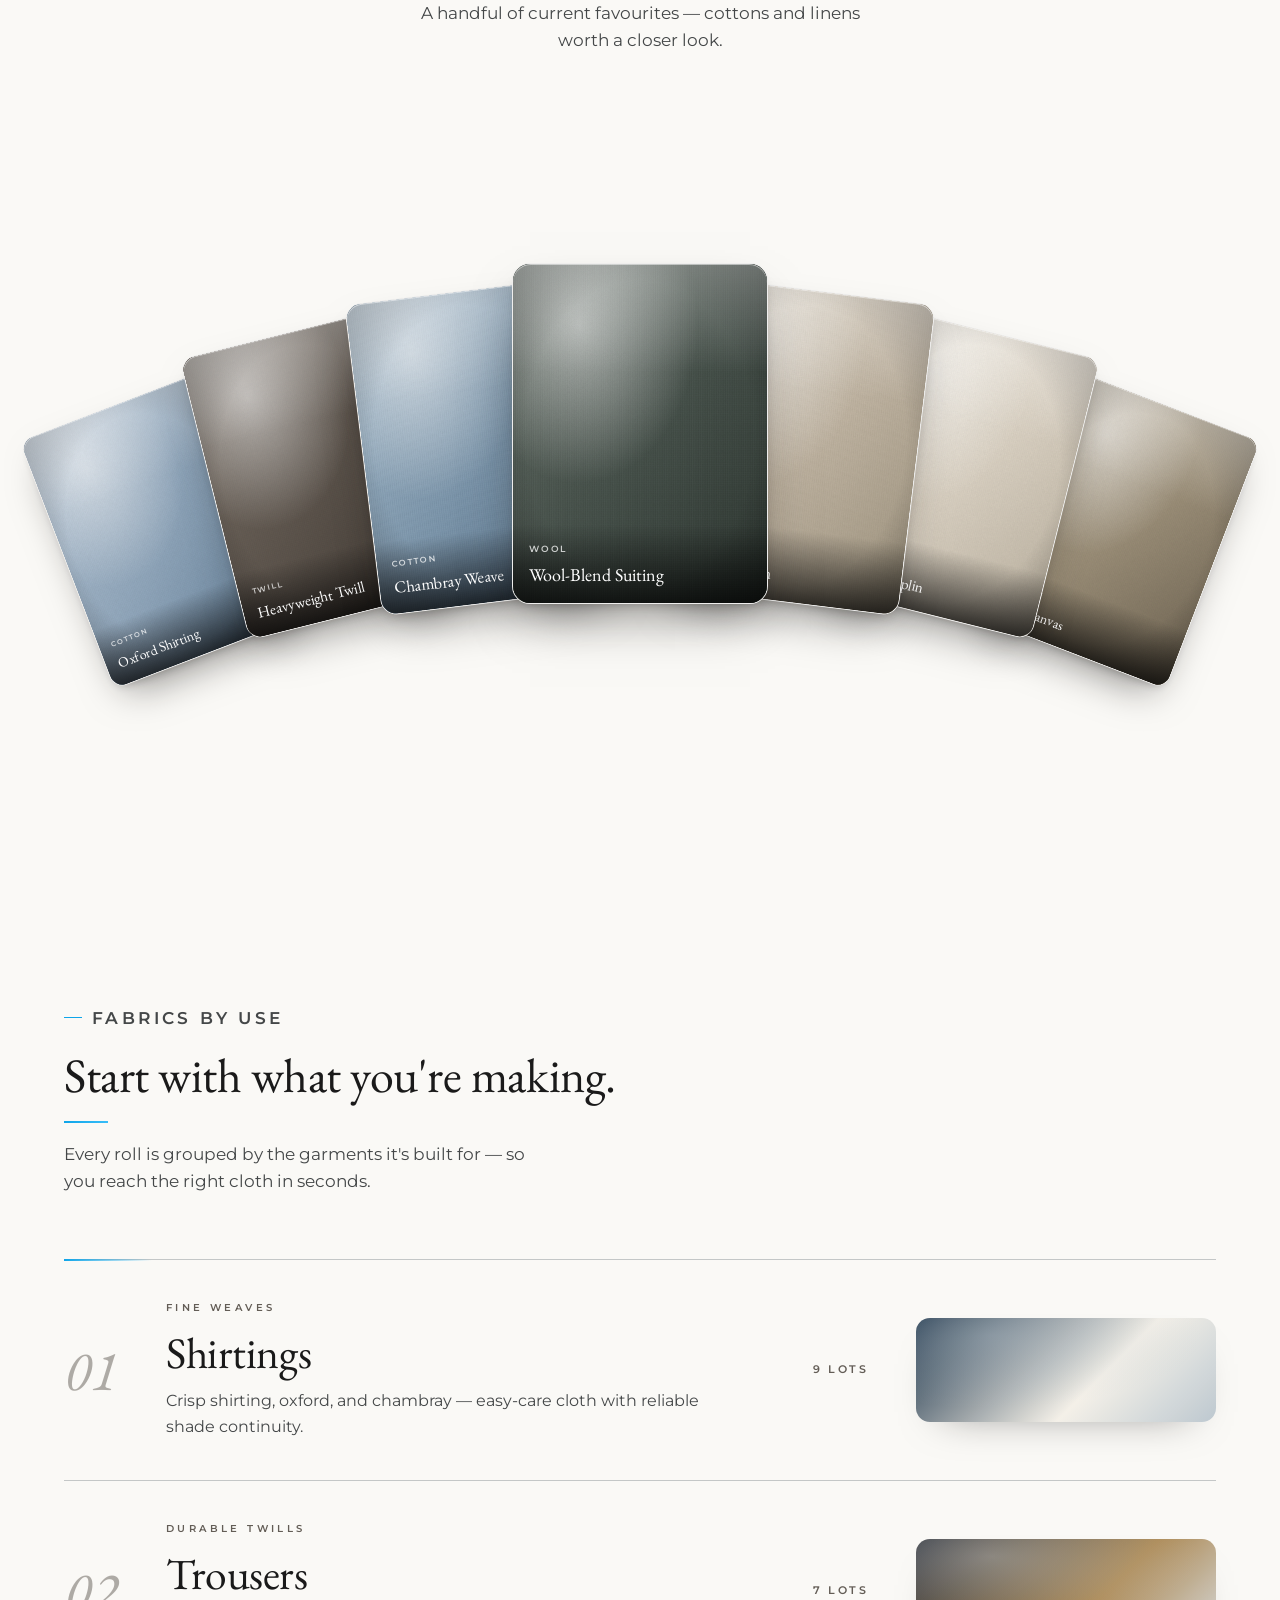
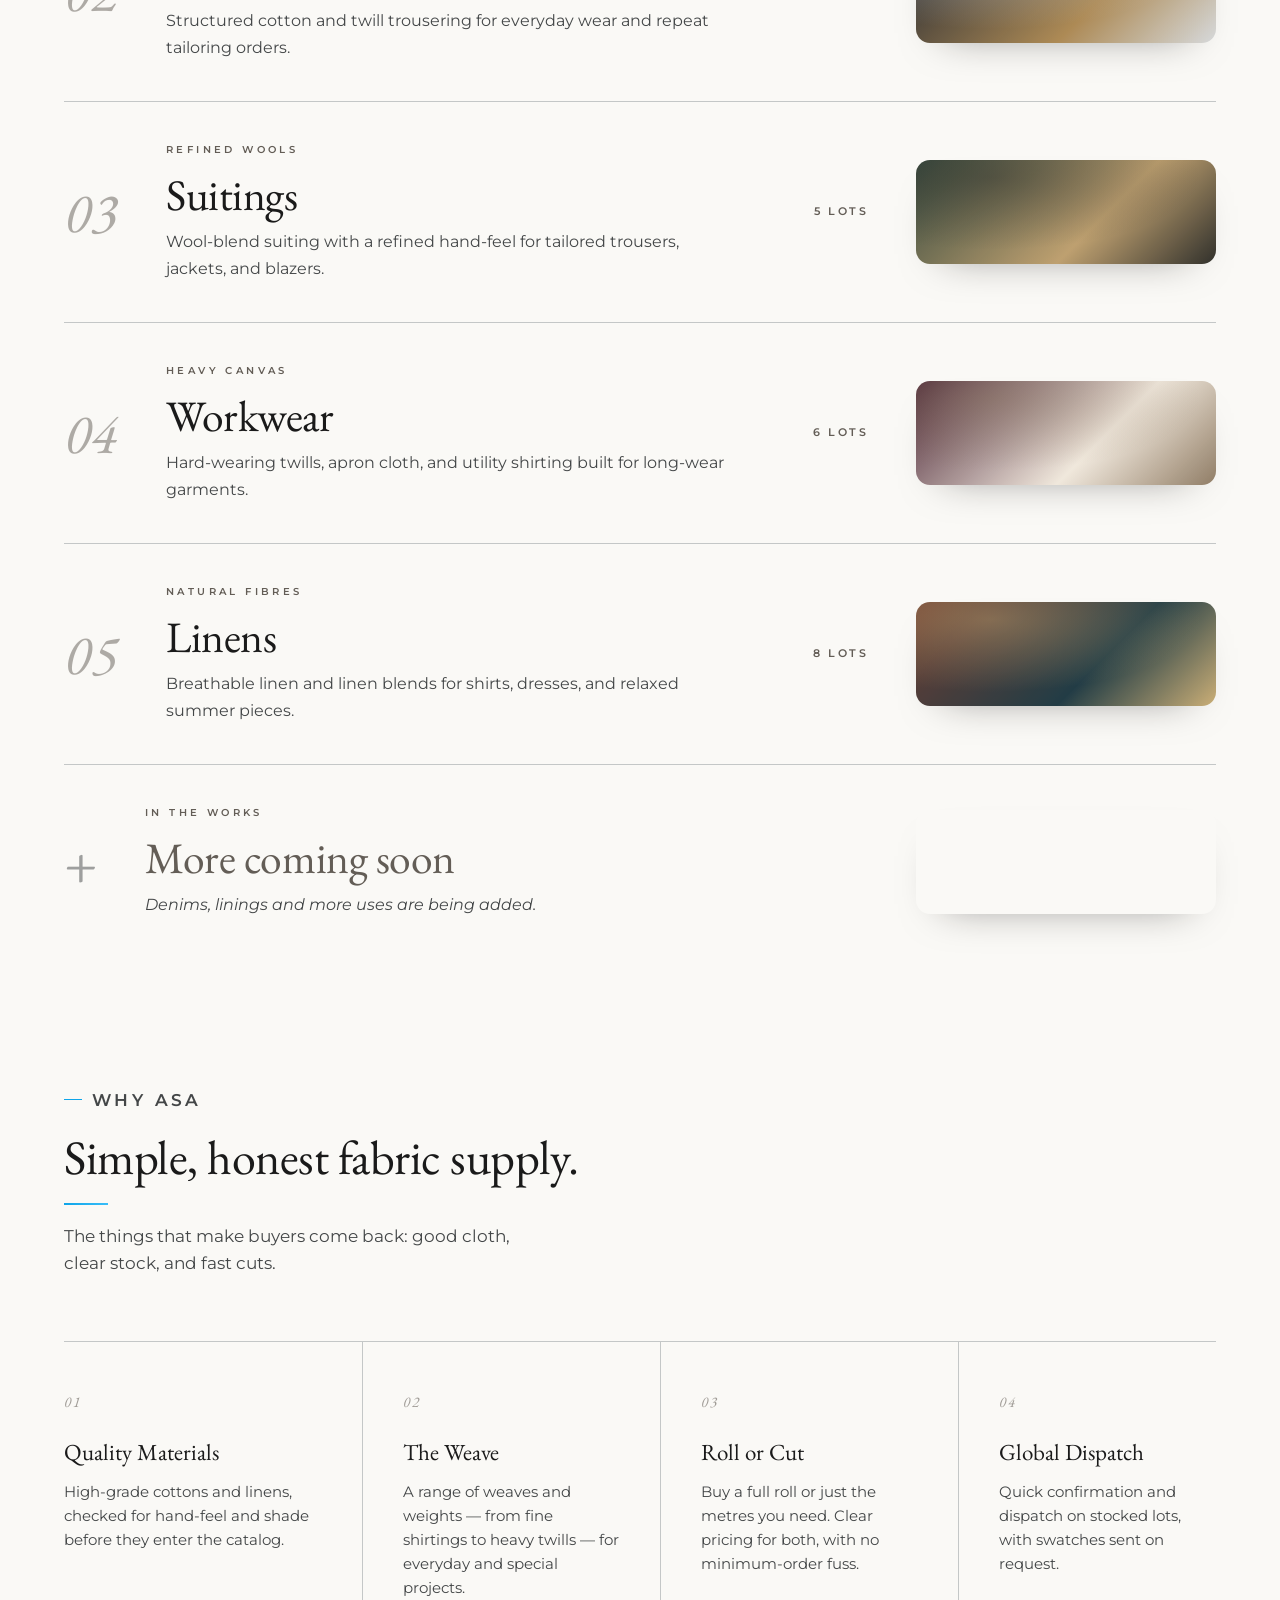
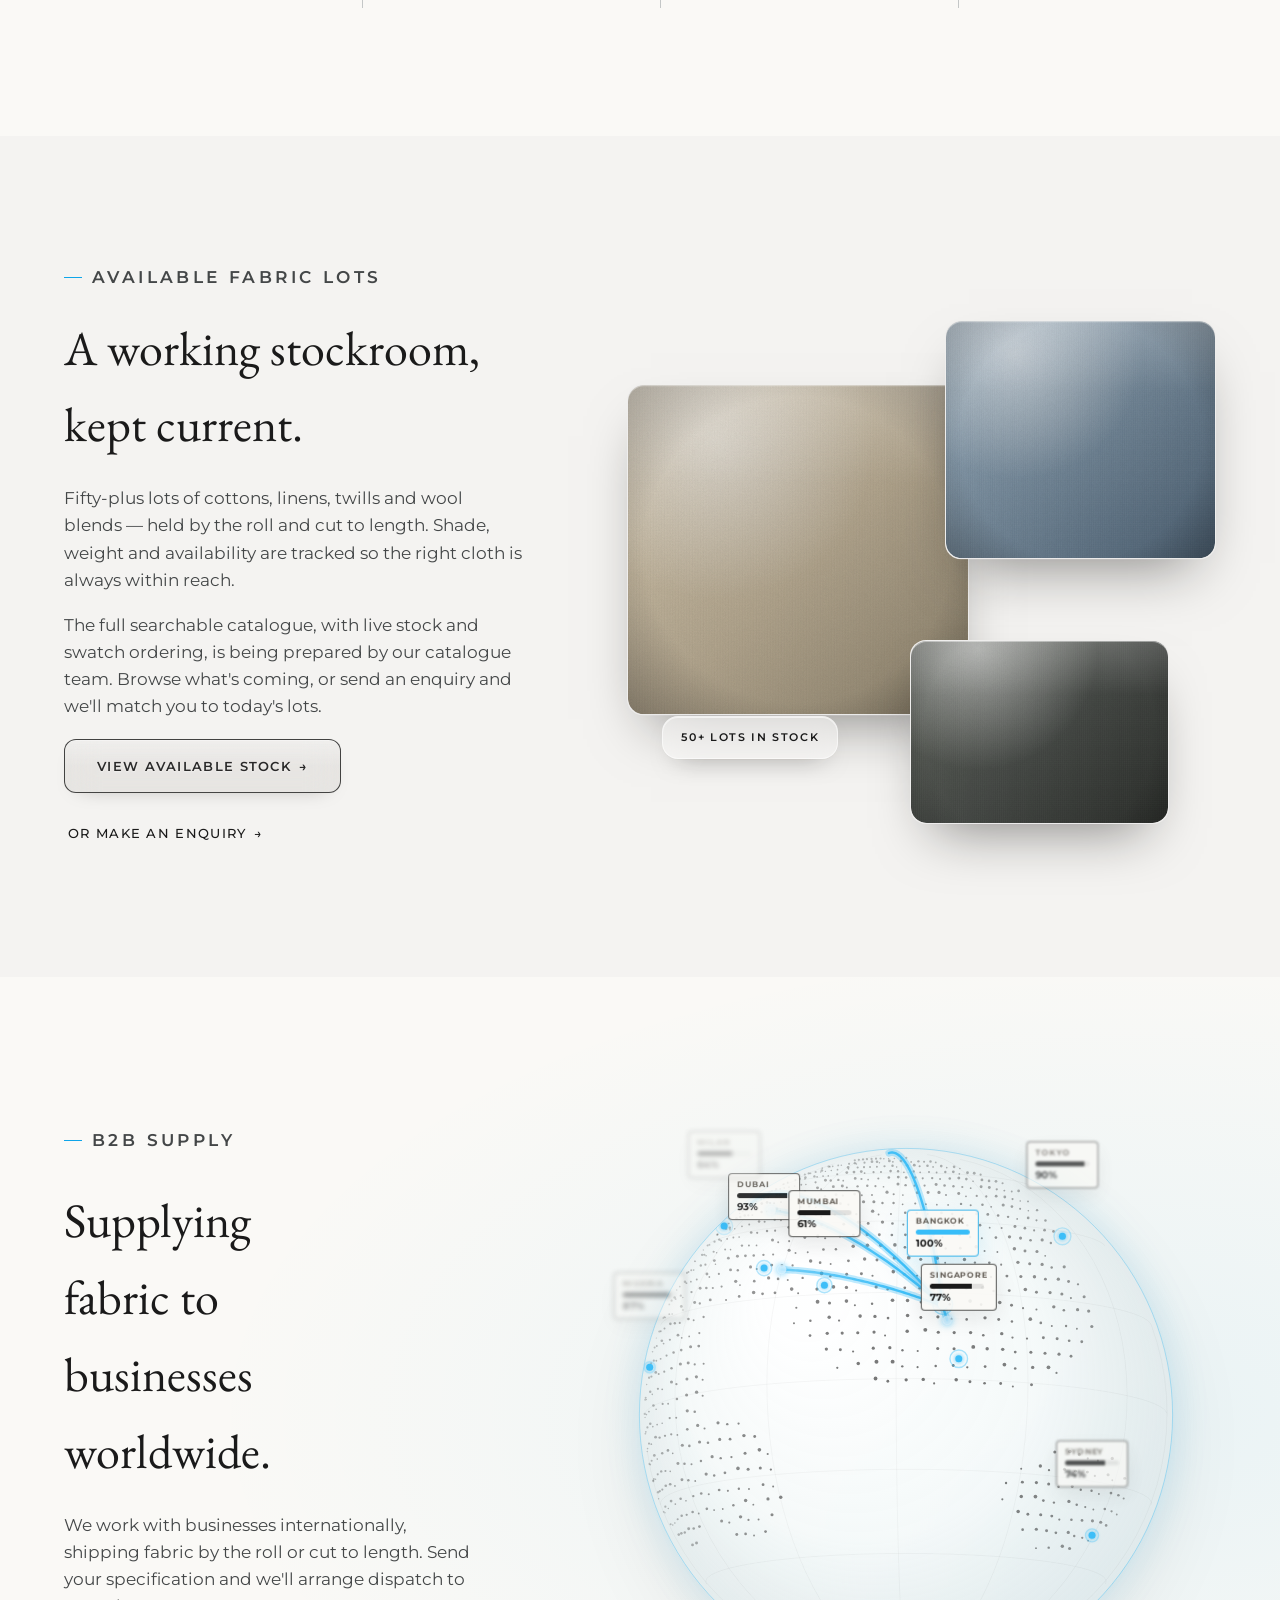
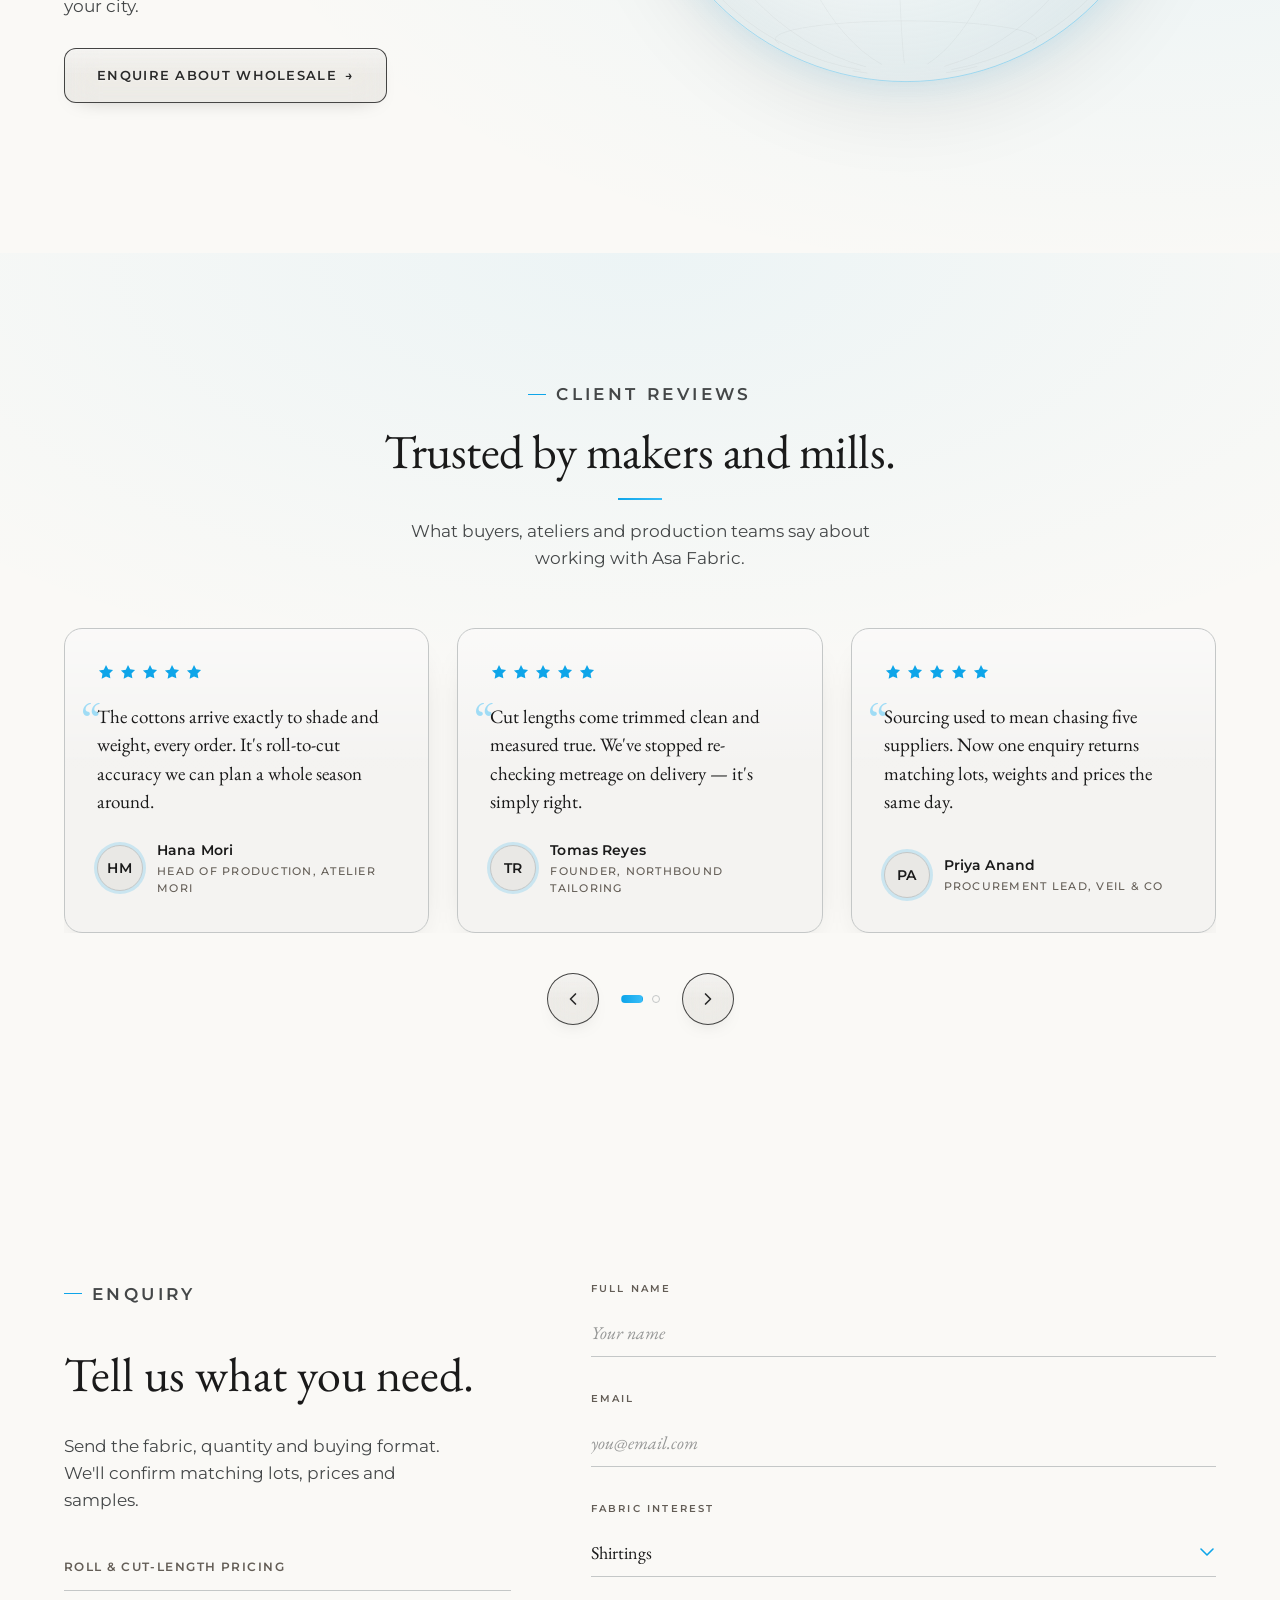
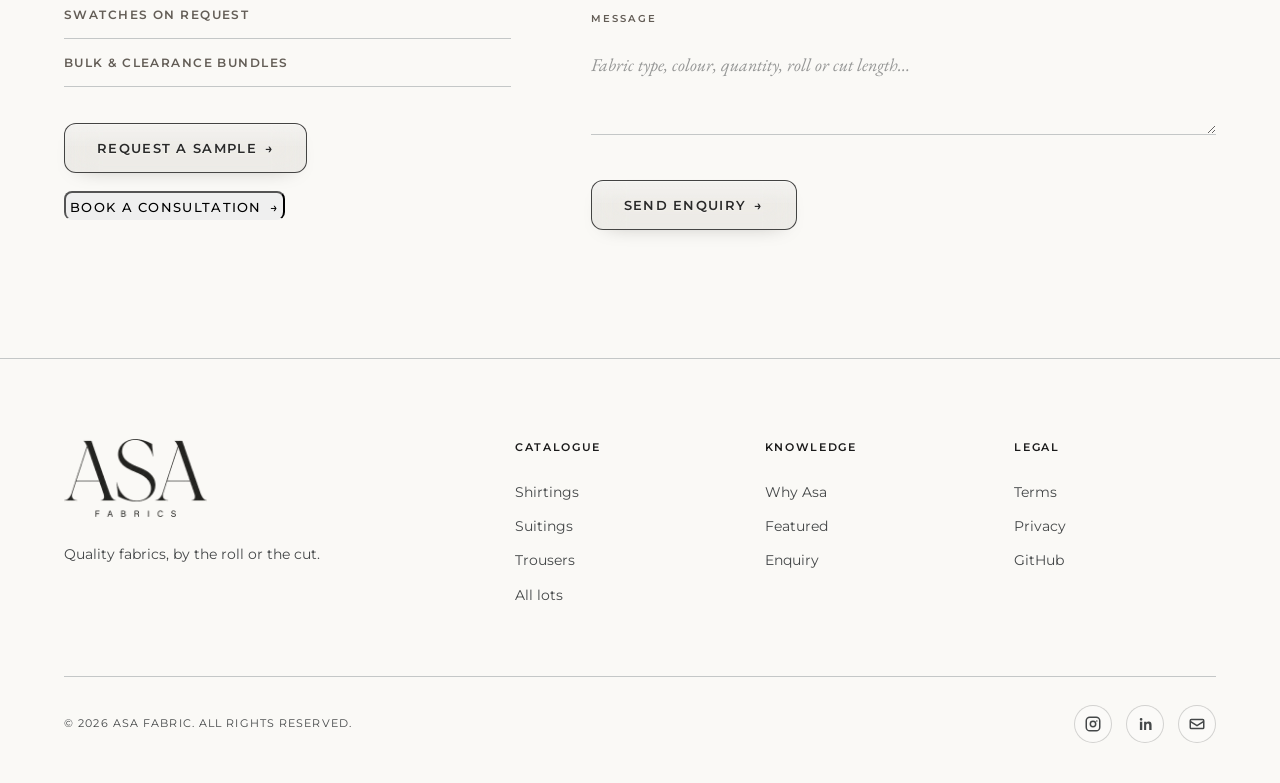
==== commit 30a89b26: "Nav to Home/About Us/B2B; add About Us page with team showcase and company copy" ====
--- a/index.html
+++ b/index.html
@@ -45,7 +45,7 @@
   <link rel="preconnect" href="https://fonts.gstatic.com" crossorigin>
   <!-- EB Garamond (serif), Montserrat (sans), Material Symbols (icons) -->
   <link href="https://fonts.googleapis.com/css2?family=EB+Garamond:ital,wght@0,400;0,500;0,600;1,400;1,500&family=Montserrat:wght@400;500;600;700&family=Material+Symbols+Outlined:opsz,wght,FILL,GRAD@24,400,0,0&display=swap" rel="stylesheet">
-  <link rel="stylesheet" href="styles.css?v=20260721-2">
+  <link rel="stylesheet" href="styles.css?v=20260723-1">
 
   <!-- GSAP (self-hosted) for the Featured Fabrics fan-carousel; app.js feature-detects window.gsap.
        Deferred: it's only used for the fan entrance, which inits after DOMContentLoaded. -->
@@ -77,10 +77,9 @@
     </a>
 
     <nav class="nav-links" aria-label="Primary">
-      <a href="#uses">Shirtings</a>
-      <a href="#uses">Suitings</a>
-      <a href="#uses">Trousers</a>
-      <a href="#contact">Contact</a>
+      <a href="#top">Home</a>
+      <a href="about.html">About Us</a>
+      <a href="#reach">B2B</a>
     </nav>
 
     <a class="nav-cta" href="catalogue.html">View Catalog</a>
@@ -98,10 +97,9 @@
         <img class="brand-logo-img" src="assets/logo-dark.png" width="294" height="160" alt="">
       </span>
     </a>
-    <a href="#uses">Shirtings</a>
-    <a href="#uses">Suitings</a>
-    <a href="#uses">Trousers</a>
-    <a href="#contact">Contact</a>
+    <a href="#top">Home</a>
+    <a href="about.html">About Us</a>
+    <a href="#reach">B2B</a>
     <a class="mobile-cta" href="catalogue.html">View Catalog</a>
   </div>
 
@@ -634,6 +632,6 @@
     </div>
   </div>
 
-  <script defer src="app.js?v=20260721-2"></script>
+  <script defer src="app.js?v=20260723-1"></script>
 </body>
 </html>
--- a/styles.css
+++ b/styles.css
@@ -1530,3 +1530,185 @@
     animation: fabricMarquee 34s linear infinite !important;
   }
 }
+
+/* ============================================================
+   ABOUT PAGE (about.html) — company copy + team showcase
+   Reuses the site tokens (EB Garamond + Montserrat, canvas/ink/hairline,
+   --accent-blue). Editorial, premium, and self-contained.
+   ============================================================ */
+
+/* ---------- (a) About hero + company copy ---------- */
+.about-hero {
+  max-width: var(--container);
+  margin: 0 auto;
+  padding: calc(var(--section-gap) + 40px) var(--margin) var(--section-gap);
+}
+.about-hero-inner { max-width: 820px; }
+.about-title {
+  font-family: var(--serif);
+  font-size: clamp(38px, 6vw, 62px);
+  line-height: 1.04;
+  letter-spacing: -0.01em;
+  margin: 18px 0 28px;
+}
+.about-body p {
+  color: var(--muted);
+  font-size: clamp(16px, 1.35vw, 19px);
+  line-height: 1.7;
+  max-width: 680px;
+  margin: 0 0 18px;
+}
+.about-body p:last-child { margin-bottom: 0; }
+
+/* ---------- (b) Team showcase ---------- */
+.team-section {
+  max-width: var(--container);
+  margin: 0 auto;
+  padding: 0 var(--margin) var(--section-gap);
+}
+.team-showcase {
+  display: grid;
+  grid-template-columns: 1.05fr 0.95fr;
+  gap: clamp(32px, 5vw, 80px);
+  align-items: start;
+}
+
+/* staggered 3-column photo grid (masonry-ish) */
+.team-gallery {
+  display: grid;
+  grid-template-columns: repeat(3, 1fr);
+  gap: 16px;
+}
+.team-tile { margin: 0; cursor: pointer; }
+.team-tile:nth-child(2) { margin-top: 34px; }   /* stagger the middle column */
+.team-tile:nth-child(3) { margin-top: 14px; }
+.team-tile:focus-visible { outline: none; }
+
+.team-photo {
+  position: relative;
+  aspect-ratio: 3 / 4;
+  border-radius: 14px;
+  overflow: hidden;
+  background: var(--tonal);
+  border: 1px solid var(--hairline);
+  display: grid;
+  place-items: center;
+  transition: transform 0.45s var(--glass-ease), box-shadow 0.45s ease,
+              border-color 0.3s ease, opacity 0.35s ease, filter 0.45s ease;
+}
+.team-initials {
+  font-family: var(--serif);
+  font-size: clamp(34px, 4.5vw, 52px);
+  color: var(--muted-2);
+  letter-spacing: 0.04em;
+  line-height: 1;
+}
+.team-photo-img {
+  position: absolute; inset: 0;
+  width: 100%; height: 100%;
+  object-fit: cover;
+  filter: grayscale(1);
+  transition: filter 0.45s ease, transform 0.55s var(--glass-ease);
+}
+.team-tile-cap {
+  margin-top: 10px;
+  font-family: var(--sans);
+  font-size: 12px; font-weight: 600;
+  letter-spacing: 0.05em;
+  color: var(--muted);
+  text-align: center;
+  transition: color 0.3s ease;
+}
+
+/* shared hovered state — dim the rest, highlight the active pair */
+.team-showcase.has-active .team-tile { opacity: 0.42; }
+.team-showcase.has-active .team-tile.is-active { opacity: 1; }
+.team-tile.is-active .team-photo,
+.team-tile:focus-visible .team-photo {
+  transform: translateY(-4px) scale(1.02);
+  border-color: var(--accent-blue);
+  box-shadow: 0 18px 40px -22px rgba(14,165,233,0.55);
+}
+.team-tile.is-active .team-photo-img { filter: grayscale(0); transform: scale(1.04); }
+.team-tile.is-active .team-tile-cap { color: var(--ink); }
+
+/* name / role roster */
+.team-roster {
+  list-style: none; margin: 0; padding: 0;
+  border-top: 1px solid var(--hairline);
+}
+.team-row {
+  display: flex; align-items: center; justify-content: space-between;
+  gap: 20px;
+  padding: 22px 4px;
+  border-bottom: 1px solid var(--hairline);
+  cursor: pointer;
+  transition: padding-left 0.35s var(--glass-ease), opacity 0.3s ease;
+}
+.team-row:focus-visible { outline: none; }
+.team-row-main { display: flex; flex-direction: column; gap: 5px; min-width: 0; }
+.team-row-name {
+  font-family: var(--serif);
+  font-size: clamp(24px, 3vw, 34px);
+  line-height: 1.05;
+  color: var(--ink);
+  transition: color 0.3s ease;
+}
+.team-row-role {
+  font-family: var(--sans);
+  font-size: 11px; font-weight: 600;
+  letter-spacing: 0.16em; text-transform: uppercase;
+  color: var(--muted-2);
+}
+.team-row-socials {
+  display: inline-flex; align-items: center; gap: 10px;
+  opacity: 0; transform: translateX(8px);
+  pointer-events: none;
+  transition: opacity 0.35s ease, transform 0.35s var(--glass-ease);
+}
+.team-social {
+  display: inline-grid; place-items: center;
+  width: 34px; height: 34px;
+  color: var(--muted);
+  border: 1px solid rgba(26,26,26,0.18);
+  border-radius: 999px;
+  background: rgba(255,255,255,0.4);
+  transition: color 0.25s ease, border-color 0.25s ease, background-color 0.25s ease;
+}
+.team-social svg { width: 17px; height: 17px; fill: currentColor; }
+.team-social:hover { color: var(--accent-blue); border-color: var(--accent-blue); background: rgba(255,255,255,0.75); }
+
+.team-showcase.has-active .team-row { opacity: 0.5; }
+.team-showcase.has-active .team-row.is-active { opacity: 1; }
+.team-row.is-active,
+.team-row:focus-visible { padding-left: 16px; }
+.team-row.is-active .team-row-name,
+.team-row:focus-visible .team-row-name { color: var(--accent-blue); }
+.team-row.is-active .team-row-socials,
+.team-row:focus-visible .team-row-socials { opacity: 1; transform: none; pointer-events: auto; }
+
+/* ---------- responsive ---------- */
+@media (max-width: 900px) {
+  .team-showcase { grid-template-columns: 1fr; gap: 44px; }
+}
+@media (max-width: 560px) {
+  .team-gallery { gap: 10px; }
+  .team-tile:nth-child(2) { margin-top: 22px; }
+  .team-tile:nth-child(3) { margin-top: 10px; }
+  .team-initials { font-size: clamp(26px, 9vw, 40px); }
+  .team-tile-cap { font-size: 11px; }
+  .team-row { padding: 18px 2px; }
+  .team-row-socials { gap: 8px; }
+  .team-social { width: 30px; height: 30px; }
+}
+
+/* ---------- reduced motion: keep highlight + social reveal, drop the motion ---------- */
+@media (prefers-reduced-motion: reduce) {
+  .team-photo, .team-photo-img,
+  .team-tile.is-active .team-photo, .team-tile:focus-visible .team-photo,
+  .team-tile.is-active .team-photo-img,
+  .team-row, .team-row.is-active, .team-row:focus-visible,
+  .team-row-socials, .team-row.is-active .team-row-socials {
+    transform: none !important;
+  }
+}
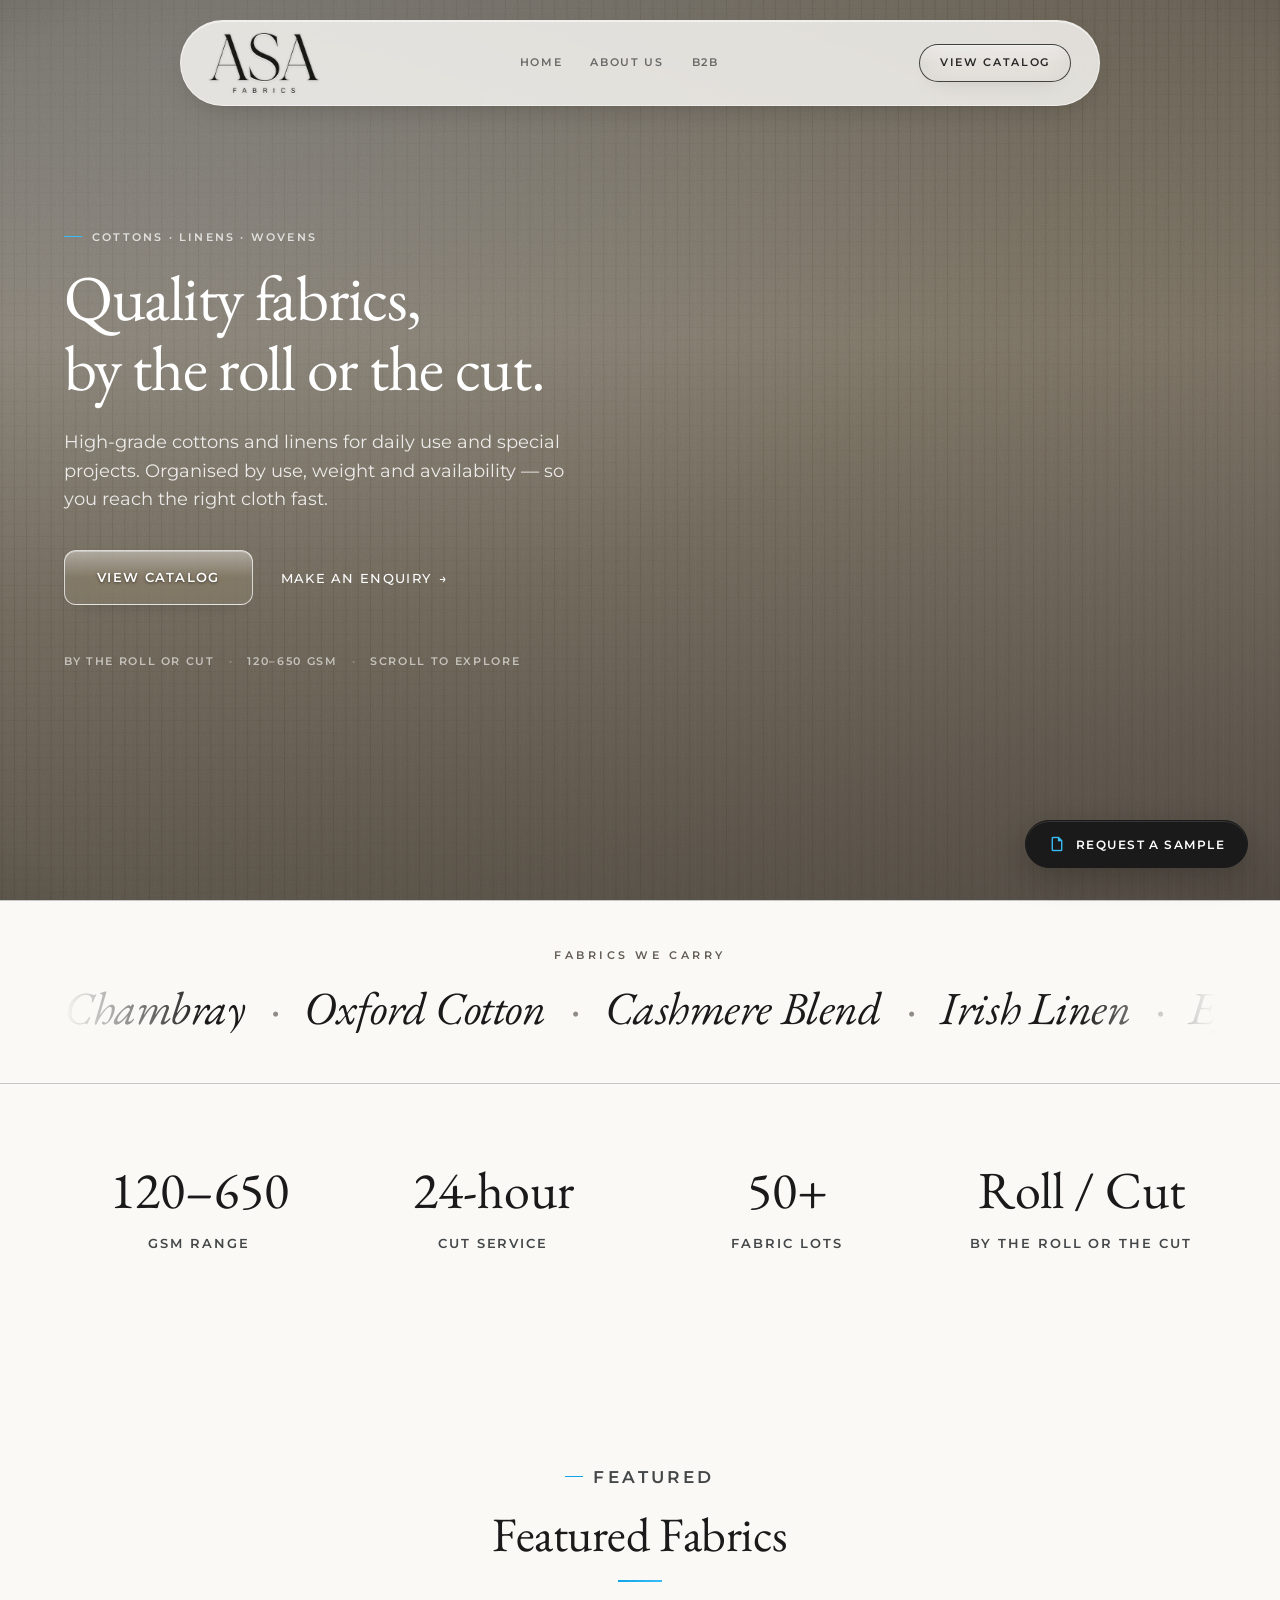
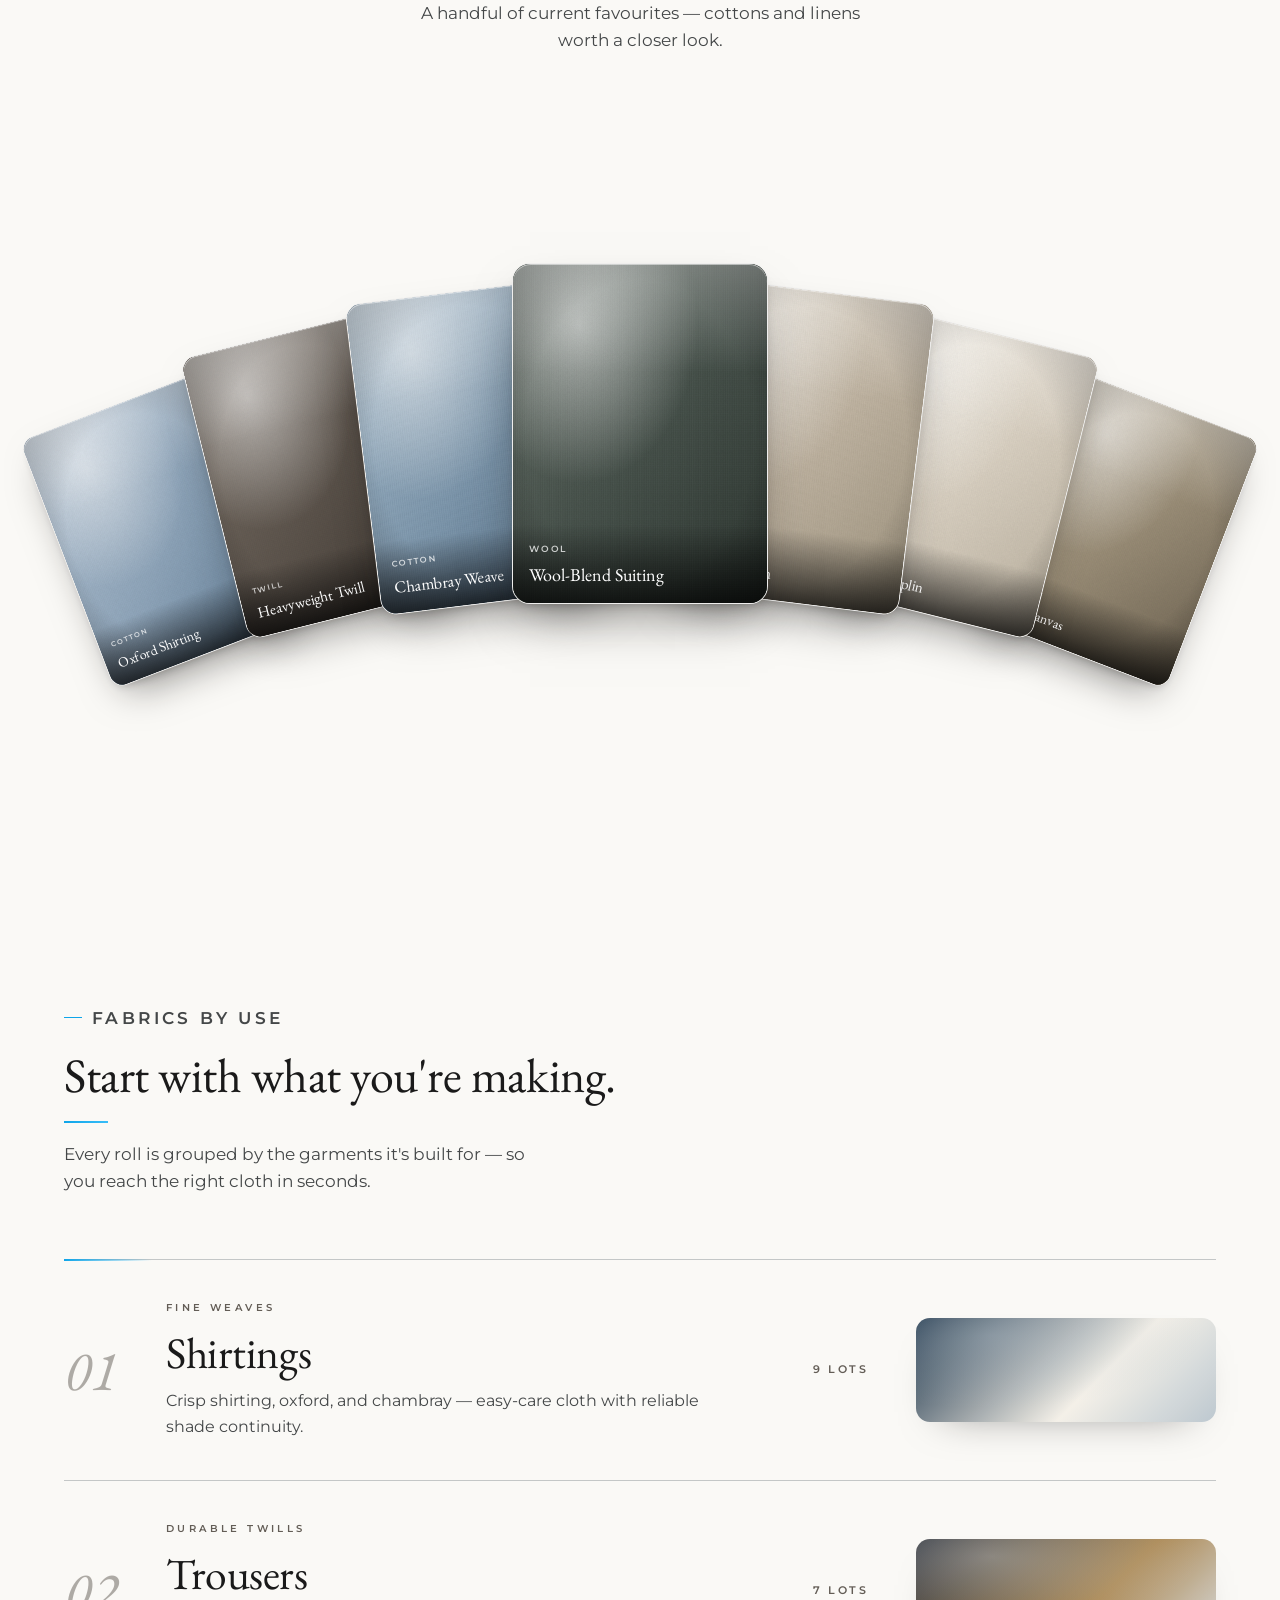
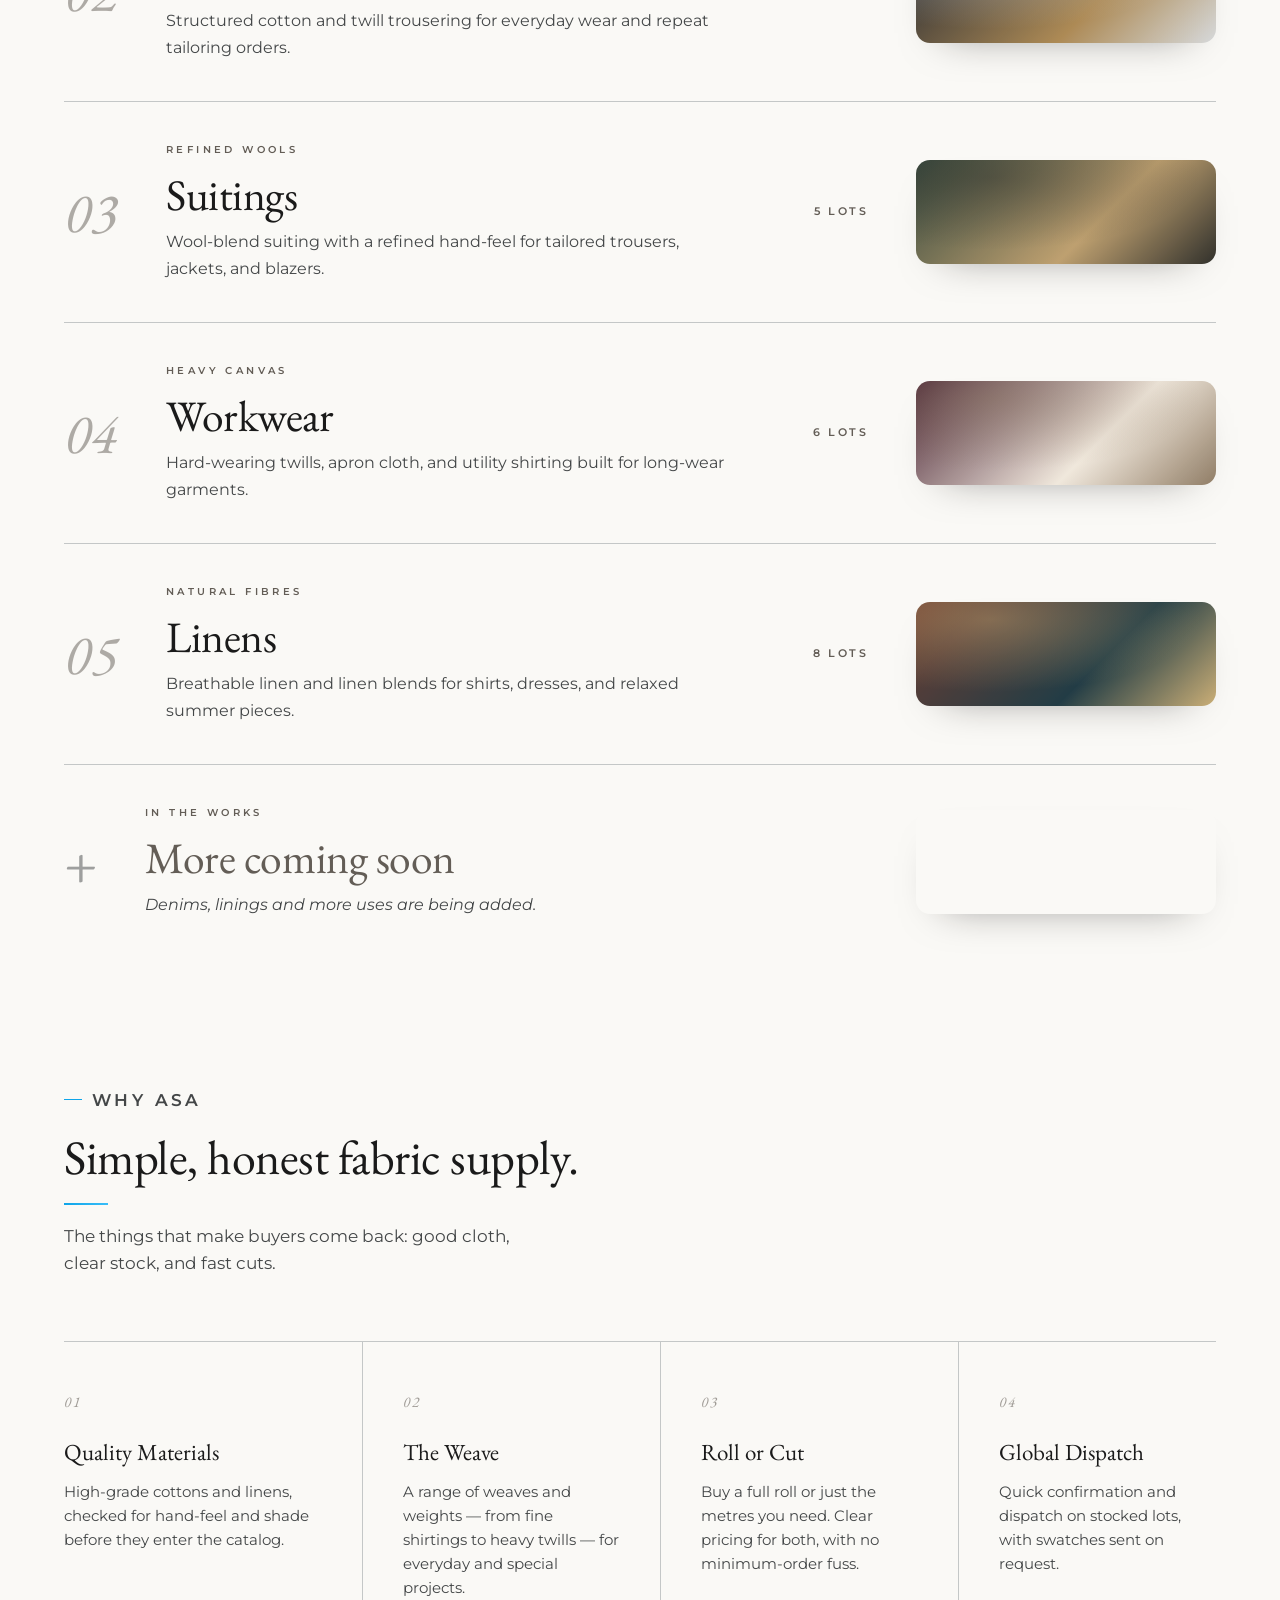
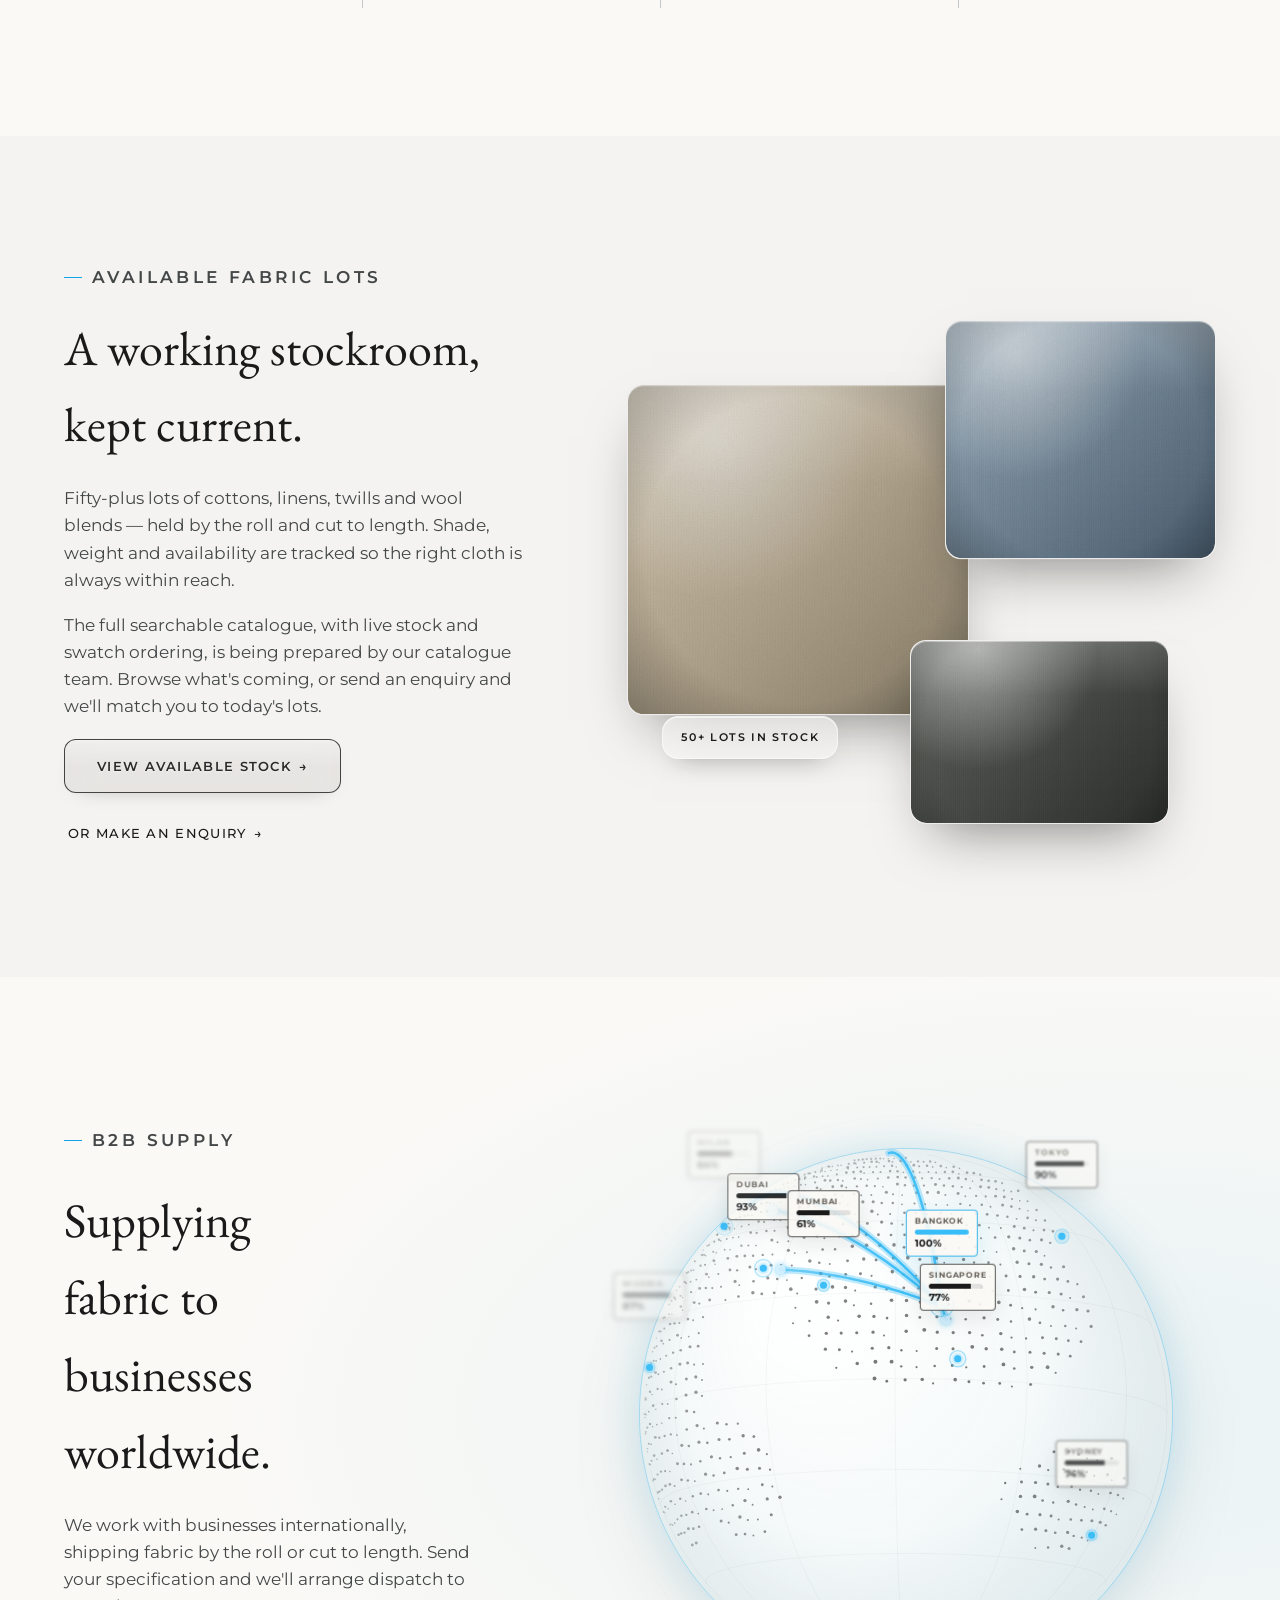
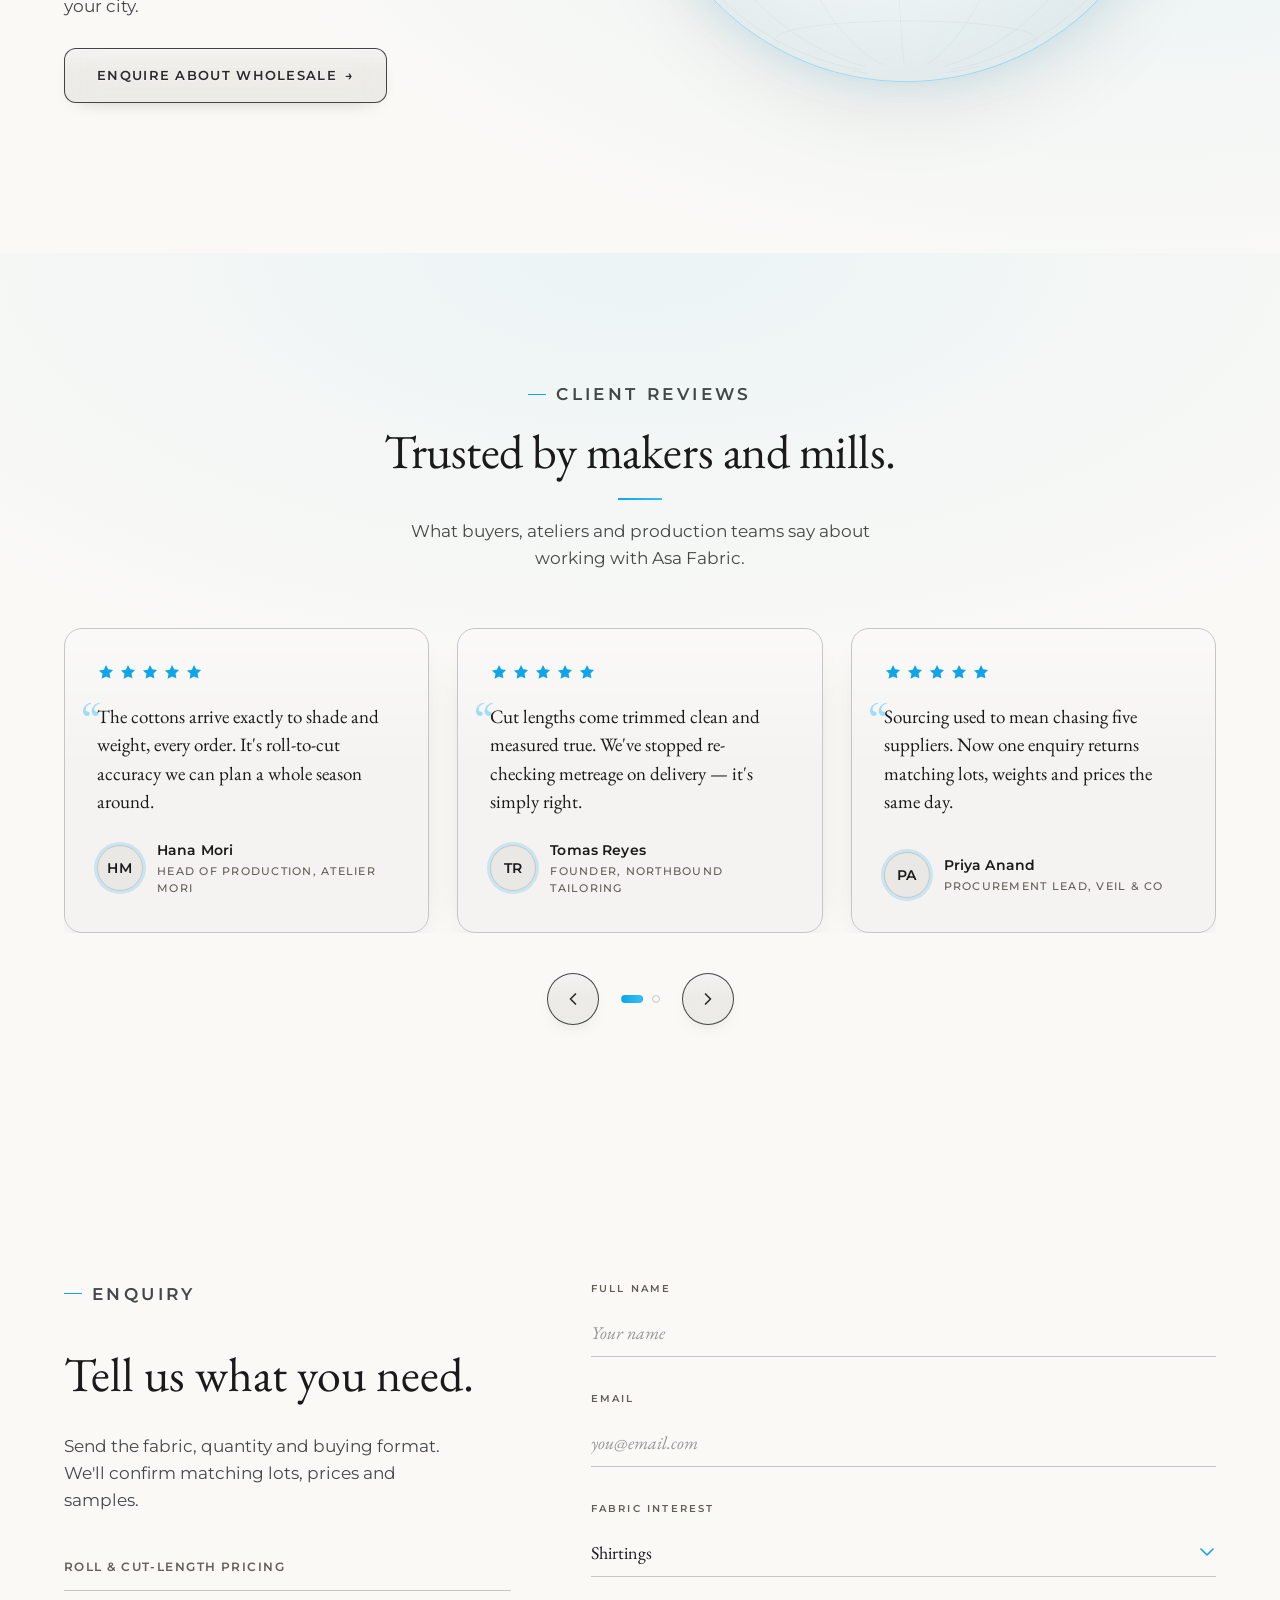
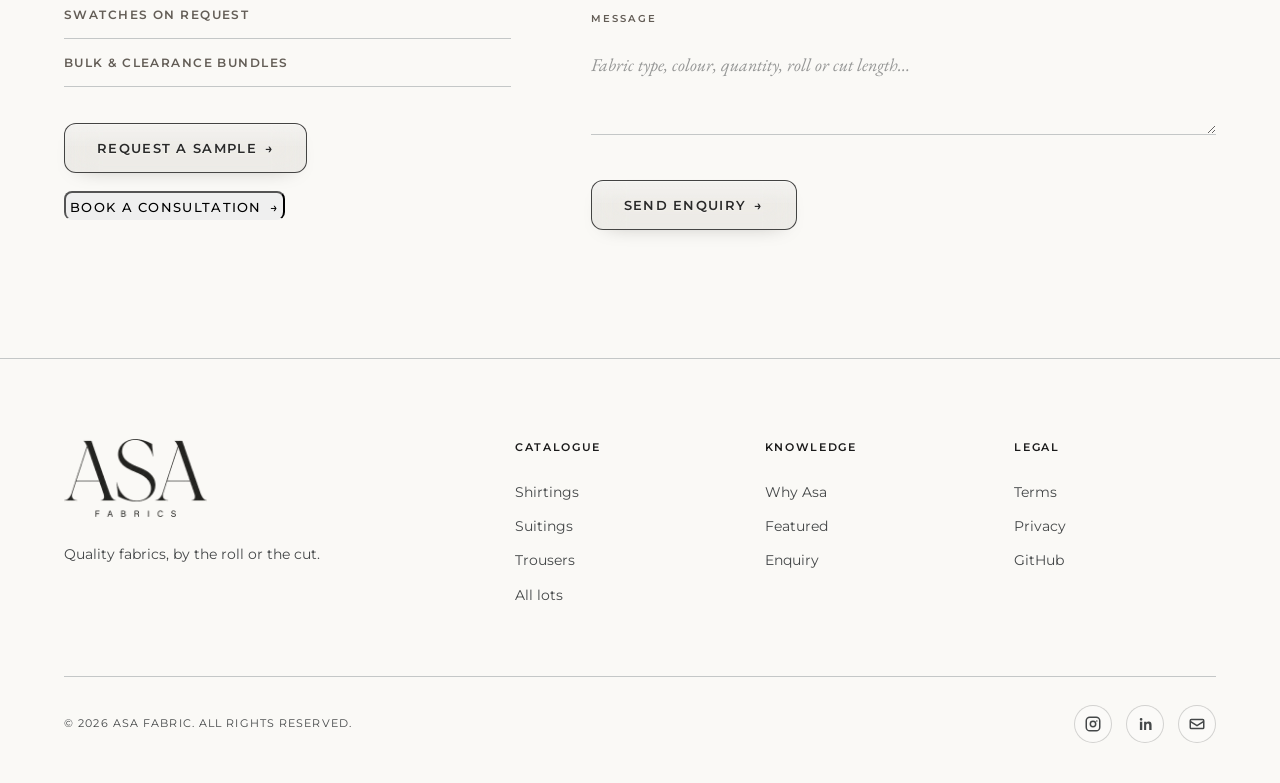
==== commit 2c0ab3a1: "Add email-capture popup and route all forms to FormSubmit (email destination)" ====
--- a/index.html
+++ b/index.html
@@ -45,7 +45,7 @@
   <link rel="preconnect" href="https://fonts.gstatic.com" crossorigin>
   <!-- EB Garamond (serif), Montserrat (sans), Material Symbols (icons) -->
   <link href="https://fonts.googleapis.com/css2?family=EB+Garamond:ital,wght@0,400;0,500;0,600;1,400;1,500&family=Montserrat:wght@400;500;600;700&family=Material+Symbols+Outlined:opsz,wght,FILL,GRAD@24,400,0,0&display=swap" rel="stylesheet">
-  <link rel="stylesheet" href="styles.css?v=20260723-1">
+  <link rel="stylesheet" href="styles.css?v=20260723-2">
 
   <!-- GSAP (self-hosted) for the Featured Fabrics fan-carousel; app.js feature-detects window.gsap.
        Deferred: it's only used for the fan entrance, which inits after DOMContentLoaded. -->
@@ -342,6 +342,8 @@
         </div>
       </div>
       <form class="lead-form reveal" id="leadForm" novalidate>
+        <!-- honeypot: real people leave this empty; FormSubmit drops it if filled -->
+        <div class="form-hp" aria-hidden="true"><label>Leave this field empty<input type="text" name="_honey" tabindex="-1" autocomplete="off"></label></div>
         <label>
           Full Name
           <span class="field"><input type="text" name="name" placeholder="Your name" required></span>
@@ -478,6 +480,7 @@
         <!-- honeypot (hidden from users; bots fill it) -->
         <div class="consult-hp" aria-hidden="true">
           <label>Website<input type="text" name="website" tabindex="-1" autocomplete="off"></label>
+          <label>Leave this field empty<input type="text" name="_honey" tabindex="-1" autocomplete="off"></label>
         </div>
 
         <div class="consult-grid">
@@ -575,6 +578,7 @@
             aria-labelledby="consultTabBook" data-type="consultation" novalidate hidden>
         <div class="consult-hp" aria-hidden="true">
           <label>Website<input type="text" name="website" tabindex="-1" autocomplete="off"></label>
+          <label>Leave this field empty<input type="text" name="_honey" tabindex="-1" autocomplete="off"></label>
         </div>
 
         <div class="consult-grid">
@@ -632,6 +636,40 @@
     </div>
   </div>
 
-  <script defer src="app.js?v=20260723-1"></script>
+  <!-- ============================================================
+       EMAIL-CAPTURE POPUP (shared snippet — index / about / catalogue)
+       Shown once per visitor by initEmailPopup() in site-forms.js: after a
+       ~6s delay (or exit-intent) on the FIRST visit, then never again
+       (localStorage "asaEmailPopupDone", shared across pages). Submits to
+       FormSubmit via AJAX. Inert / hidden until JS reveals it — no layout shift.
+       ============================================================ -->
+  <div class="email-popup" id="emailPopup" hidden>
+    <div class="email-popup-backdrop" data-popup-close aria-hidden="true"></div>
+    <div class="email-popup-card" role="dialog" aria-modal="true"
+         aria-labelledby="emailPopupTitle" aria-describedby="emailPopupBody">
+      <button class="email-popup-close" type="button" data-popup-close aria-label="Close">
+        <span aria-hidden="true">&times;</span>
+      </button>
+      <p class="eyebrow">Newsletter</p>
+      <h2 id="emailPopupTitle">Stay in the loop</h2>
+      <p class="email-popup-lede" id="emailPopupBody">Be first to hear about new fabric arrivals and stock — the occasional note, nothing more.</p>
+      <form class="email-popup-form" id="emailPopupForm" novalidate>
+        <!-- honeypot: real people leave this empty; FormSubmit drops it if filled -->
+        <div class="email-popup-hp" aria-hidden="true">
+          <label>Leave this field empty<input type="text" name="_honey" tabindex="-1" autocomplete="off"></label>
+        </div>
+        <label class="email-popup-field">
+          <span class="email-popup-sr">Email address</span>
+          <input type="email" name="email" placeholder="you@email.com" required autocomplete="email">
+        </label>
+        <button class="btn btn-solid" type="submit">Keep me posted <span aria-hidden="true">&rarr;</span></button>
+        <p class="email-popup-note" data-popup-note role="status" aria-live="polite" hidden></p>
+      </form>
+      <button class="email-popup-dismiss" type="button" data-popup-close>No thanks</button>
+    </div>
+  </div>
+
+  <script defer src="site-forms.js?v=20260723-2"></script>
+  <script defer src="app.js?v=20260723-2"></script>
 </body>
 </html>
--- a/styles.css
+++ b/styles.css
@@ -1712,3 +1712,101 @@
     transform: none !important;
   }
 }
+
+/* ============================================================
+   EMAIL-CAPTURE POPUP (index / about / catalogue)
+   Small, on-brand centered modal. Cream card, EB Garamond heading,
+   Montserrat body, hairline border + soft shadow, --accent-blue touches.
+   Reuses the site .btn / .btn-solid button. Shown once per visitor by
+   initEmailPopup() (site-forms.js). Dimmed, blurred backdrop; ESC /
+   backdrop / × close; focus trapped inside the card.
+   ============================================================ */
+.email-popup {
+  position: fixed; inset: 0; z-index: 210;
+  display: flex; align-items: center; justify-content: center;
+  padding: clamp(16px, 5vw, 40px);
+}
+.email-popup[hidden] { display: none; }
+.email-popup-backdrop {
+  position: fixed; inset: 0; background: rgba(20,18,15,0.45);
+  -webkit-backdrop-filter: blur(6px) saturate(120%); backdrop-filter: blur(6px) saturate(120%);
+  opacity: 0; transition: opacity 0.3s ease;
+}
+.email-popup.is-open .email-popup-backdrop { opacity: 1; }
+
+.email-popup-card {
+  position: relative; width: 100%; max-width: 420px;
+  background: var(--canvas); border: 1px solid var(--hairline);
+  border-radius: 18px;
+  box-shadow: 0 24px 70px rgba(20,18,15,0.28);
+  padding: clamp(26px, 4vw, 38px);
+  text-align: left;
+  opacity: 0; transform: translateY(14px) scale(0.985);
+  transition: opacity 0.35s ease, transform 0.35s ease;
+}
+.email-popup.is-open .email-popup-card { opacity: 1; transform: none; }
+
+.email-popup-card .eyebrow { margin: 0 0 12px; }
+.email-popup-card h2 {
+  font-family: var(--serif); font-weight: 400;
+  font-size: clamp(24px, 4.4vw, 30px); line-height: 1.1; margin: 0 0 10px;
+}
+.email-popup-lede {
+  color: var(--muted); font-size: 14px; line-height: 1.55; margin: 0 0 20px; max-width: 42ch;
+}
+
+.email-popup-close {
+  position: absolute; top: 12px; right: 12px;
+  display: inline-flex; align-items: center; justify-content: center;
+  width: 36px; height: 36px; border-radius: 999px;
+  background: transparent; border: 1px solid transparent; color: var(--muted);
+  font-size: 22px; line-height: 1;
+  transition: background-color 0.2s ease, color 0.2s ease, border-color 0.2s ease;
+}
+.email-popup-close:hover { background: var(--tonal); color: var(--ink); border-color: var(--hairline); }
+.email-popup-close:focus-visible { outline: 2px solid var(--accent-blue); outline-offset: 2px; }
+
+.email-popup-form { display: flex; flex-direction: column; gap: 12px; }
+.email-popup-field { display: block; }
+.email-popup-sr {
+  position: absolute; width: 1px; height: 1px; padding: 0; margin: -1px;
+  overflow: hidden; clip: rect(0 0 0 0); white-space: nowrap; border: 0;
+}
+.email-popup-form input[type="email"] {
+  width: 100%; font-family: var(--sans); font-size: 14px; color: var(--ink);
+  background: #fff; border: 1px solid var(--hairline); border-radius: 10px;
+  padding: 12px 14px; transition: border-color 0.2s ease;
+}
+.email-popup-form input[type="email"]::placeholder { color: var(--muted-2); }
+.email-popup-form input[type="email"]:focus { outline: none; border-color: var(--accent-blue); }
+.email-popup-form input[type="email"][aria-invalid="true"] { border-color: #b3261e; }
+.email-popup-form .btn { align-self: stretch; justify-content: center; }
+
+/* honeypot — visually removed but present in the DOM for bots */
+.email-popup-hp { position: absolute; left: -9999px; width: 1px; height: 1px; overflow: hidden; }
+.form-hp { position: absolute; left: -9999px; width: 1px; height: 1px; overflow: hidden; }
+
+.email-popup-note {
+  font-family: var(--sans); font-size: 12.5px; font-weight: 500; line-height: 1.45;
+  color: var(--accent); margin: 2px 0 0;
+}
+.email-popup-note.is-error, .form-note.is-error { color: #b3261e; }
+
+.email-popup-dismiss {
+  display: inline-block; margin-top: 14px; padding: 4px 2px;
+  background: none; border: none; color: var(--muted-2);
+  font-family: var(--sans); font-size: 12px; font-weight: 600;
+  letter-spacing: 0.04em; text-decoration: underline; text-underline-offset: 3px;
+}
+.email-popup-dismiss:hover { color: var(--ink); }
+.email-popup-dismiss:focus-visible { outline: 2px solid var(--accent-blue); outline-offset: 2px; border-radius: 4px; }
+
+@media (max-width: 420px) {
+  .email-popup-card { max-width: none; border-radius: 16px; }
+}
+
+@media (prefers-reduced-motion: reduce) {
+  .email-popup-backdrop, .email-popup-card {
+    transition: none !important; opacity: 1 !important; transform: none !important;
+  }
+}
